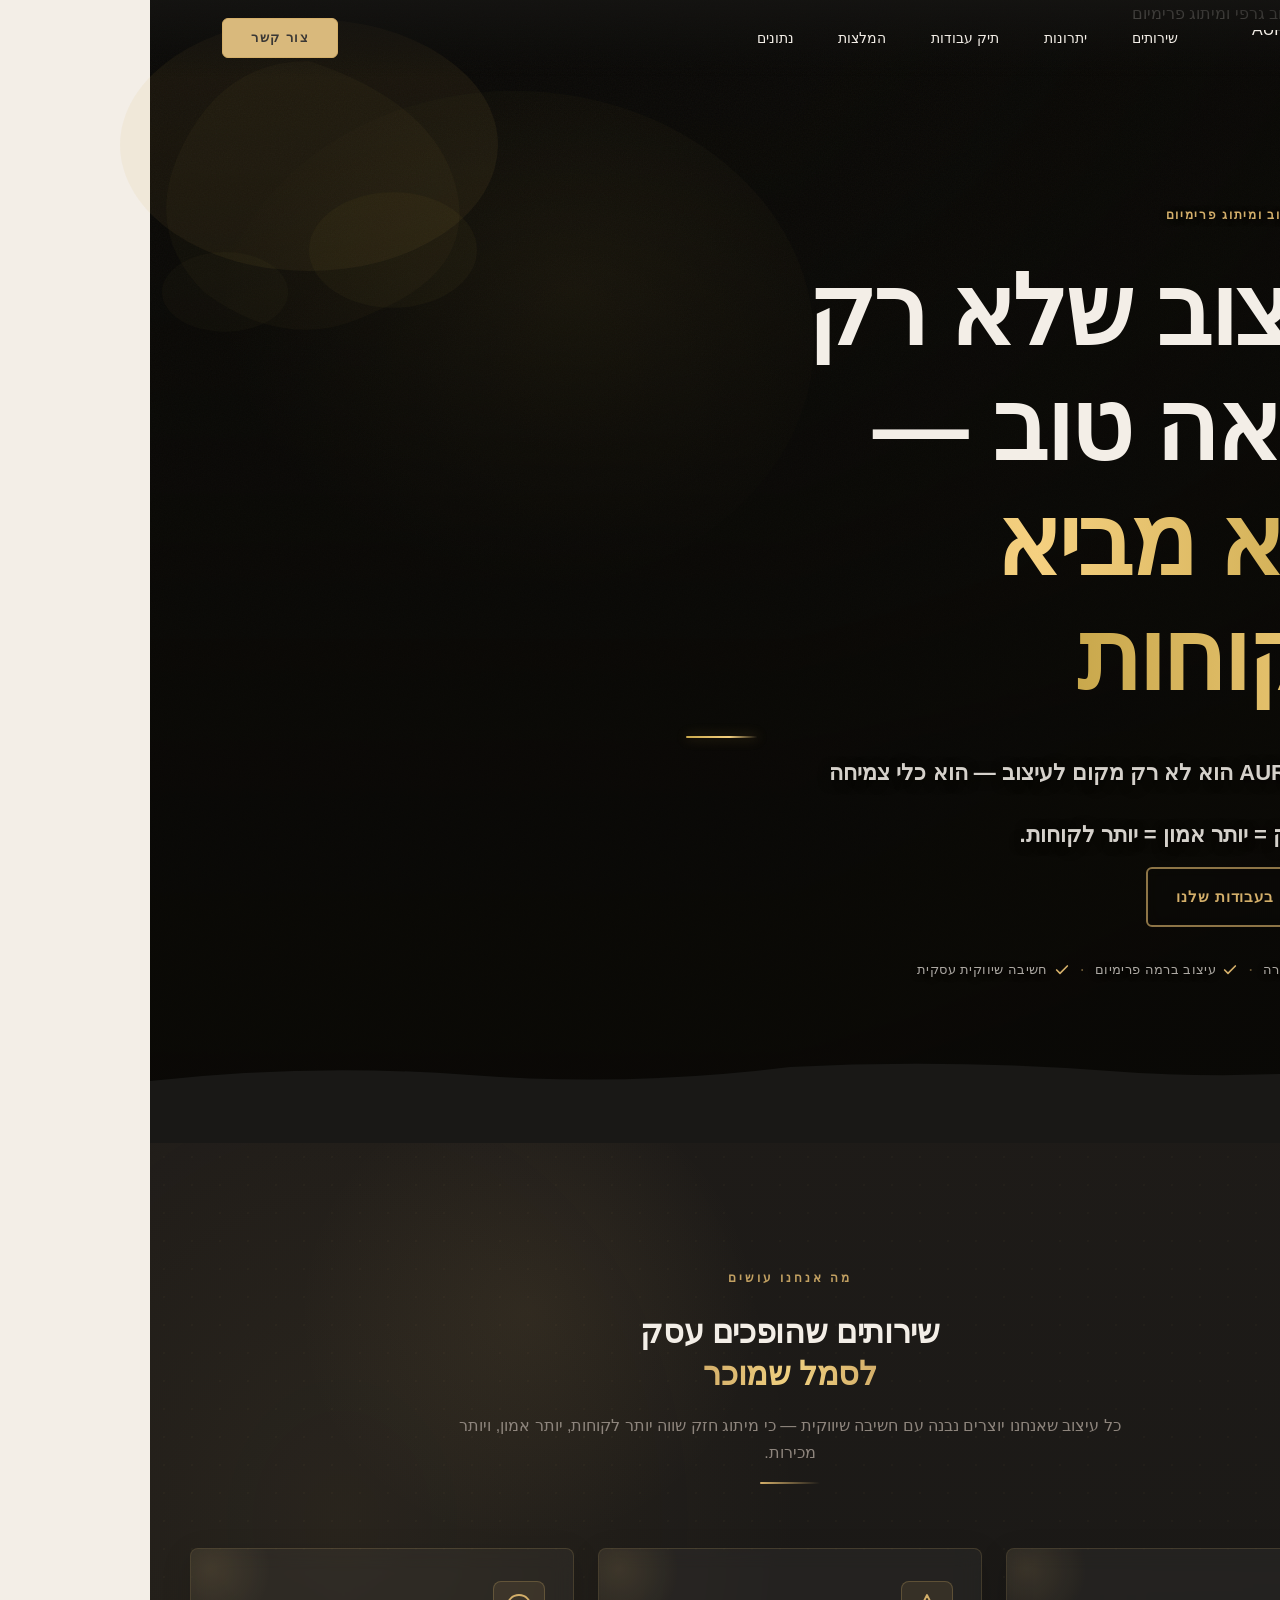
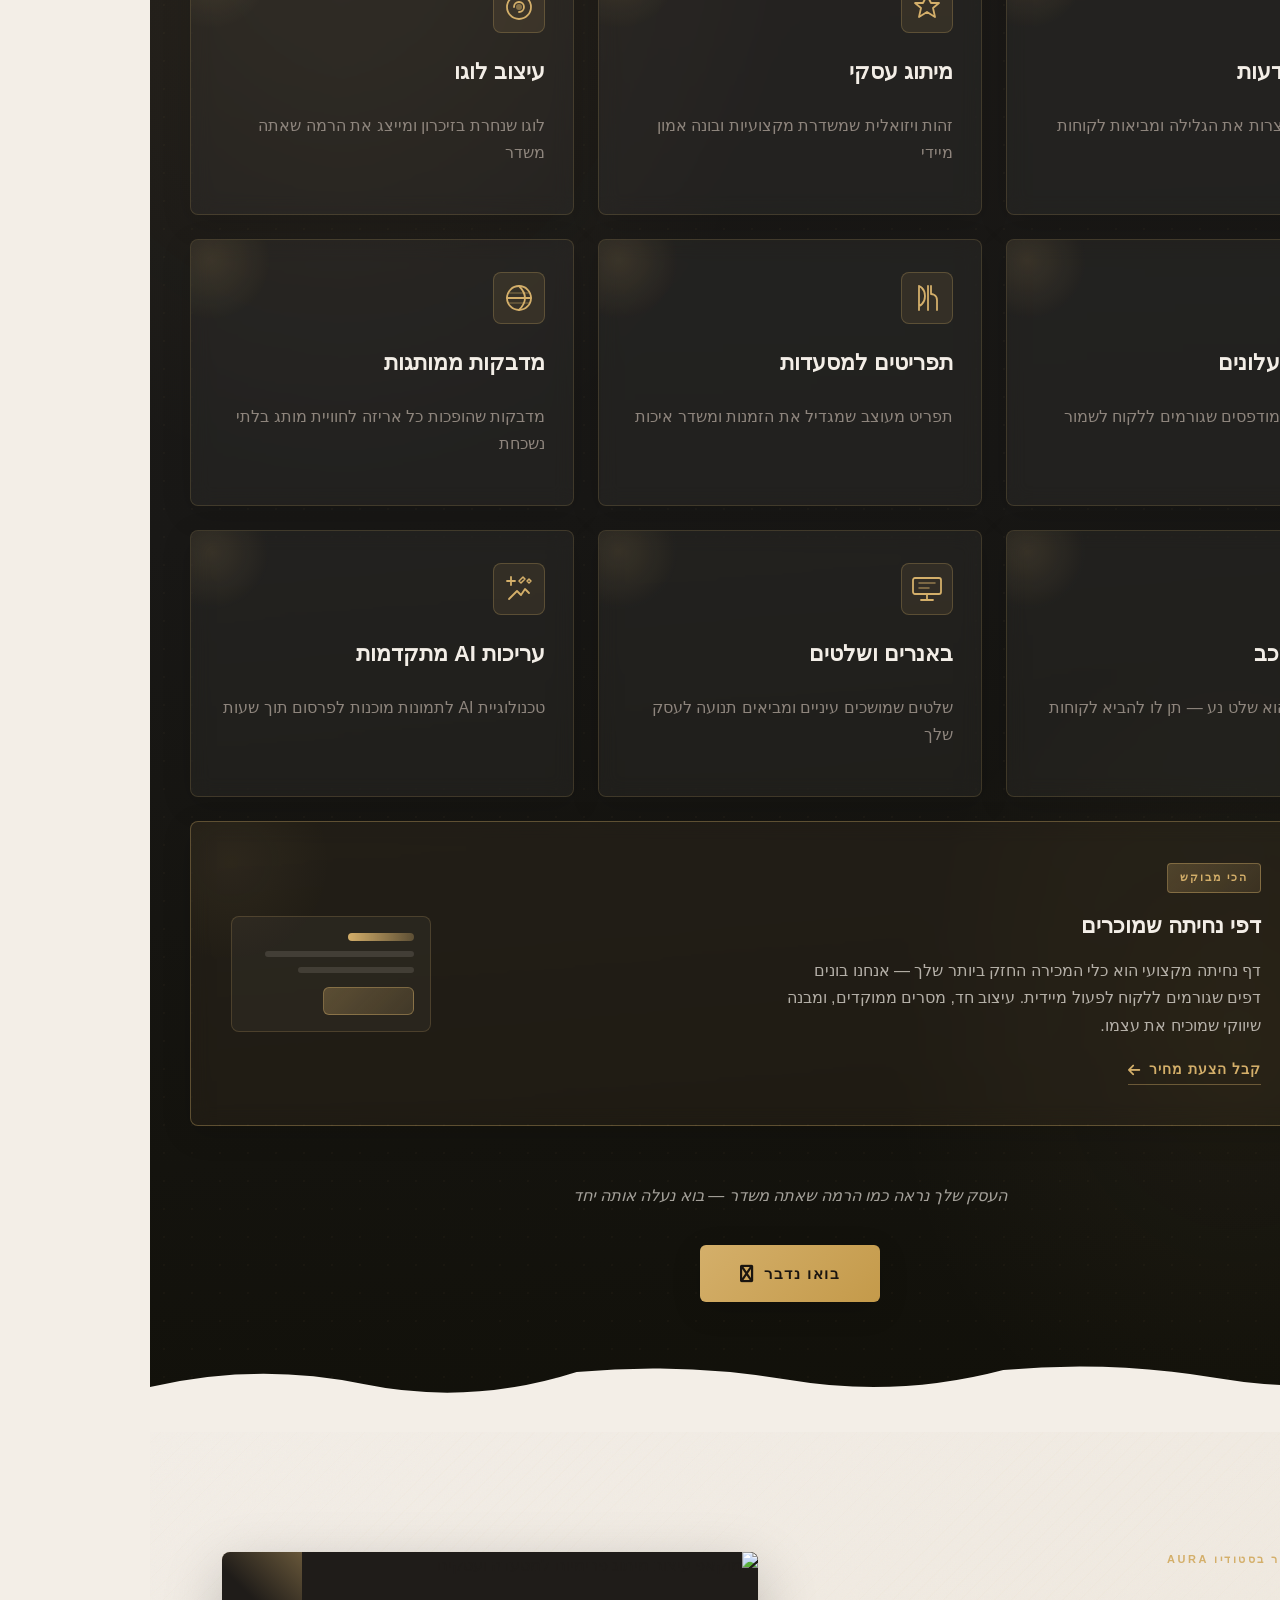
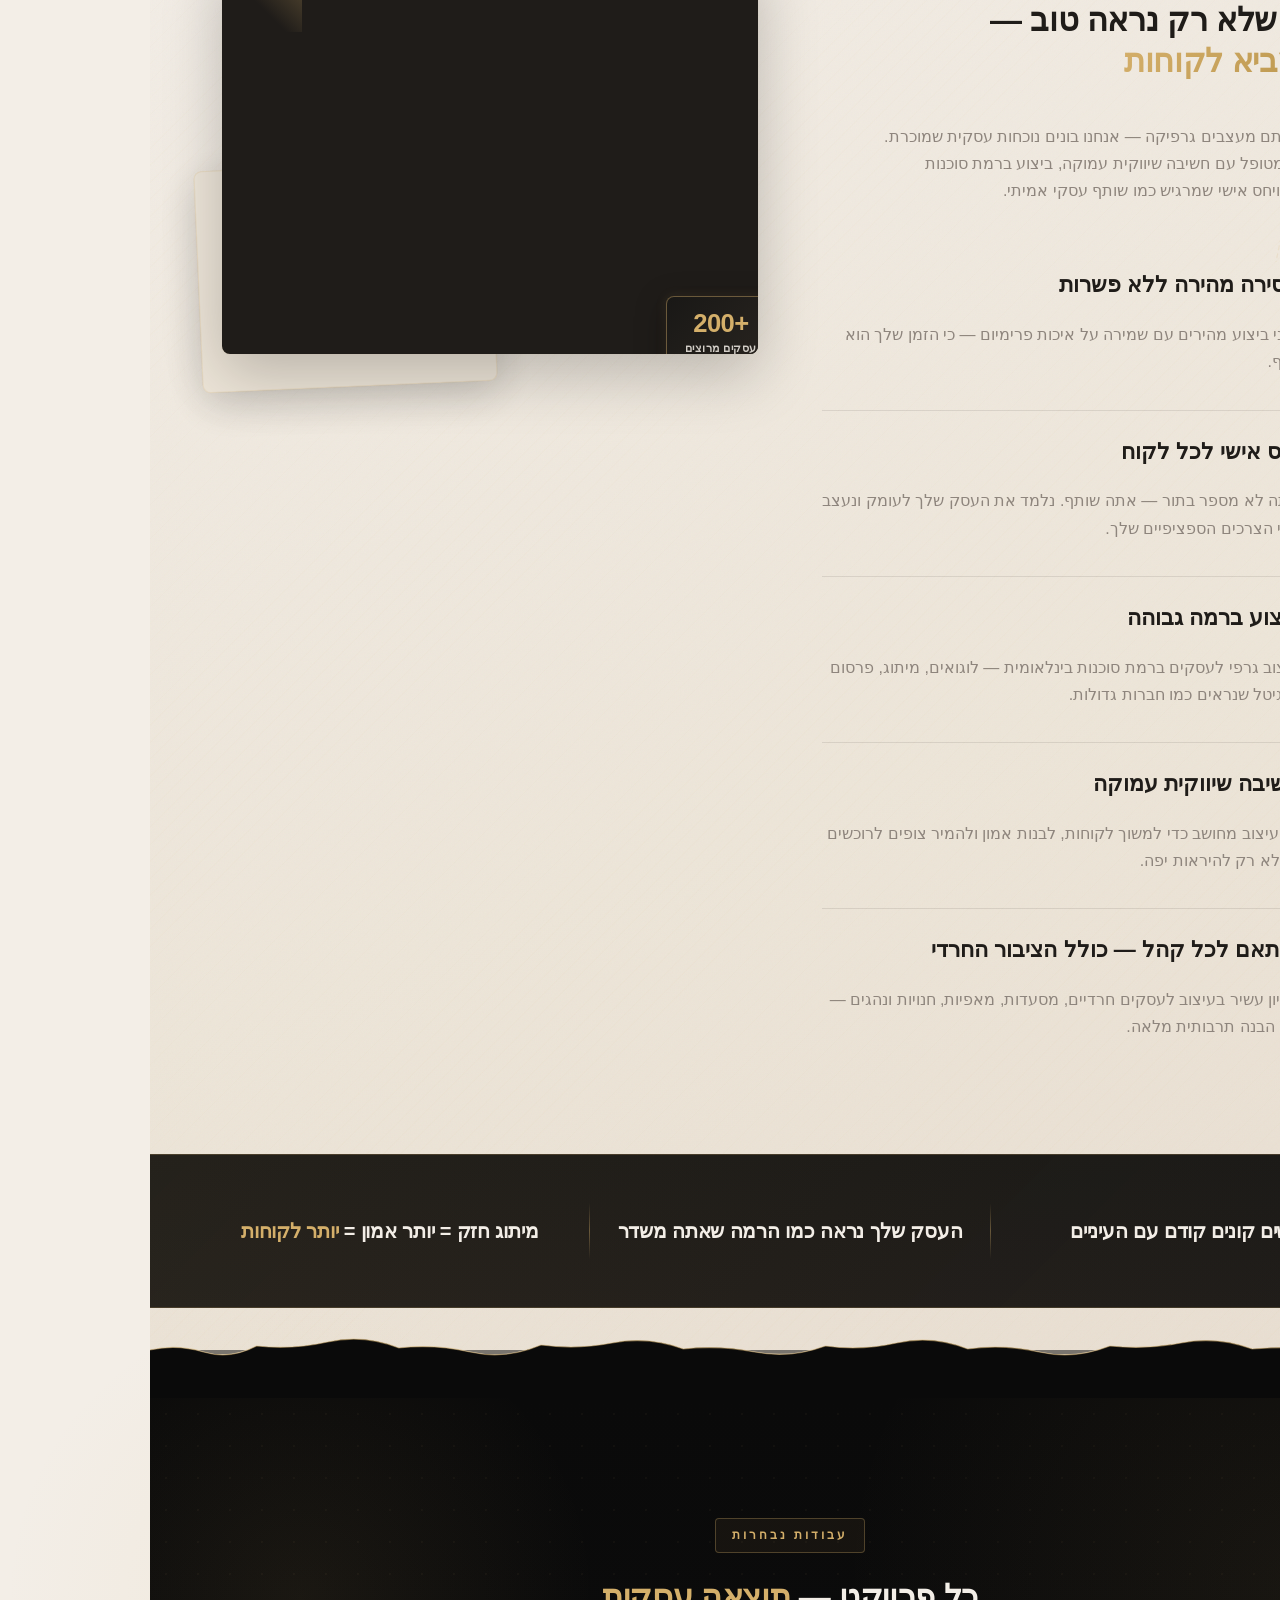
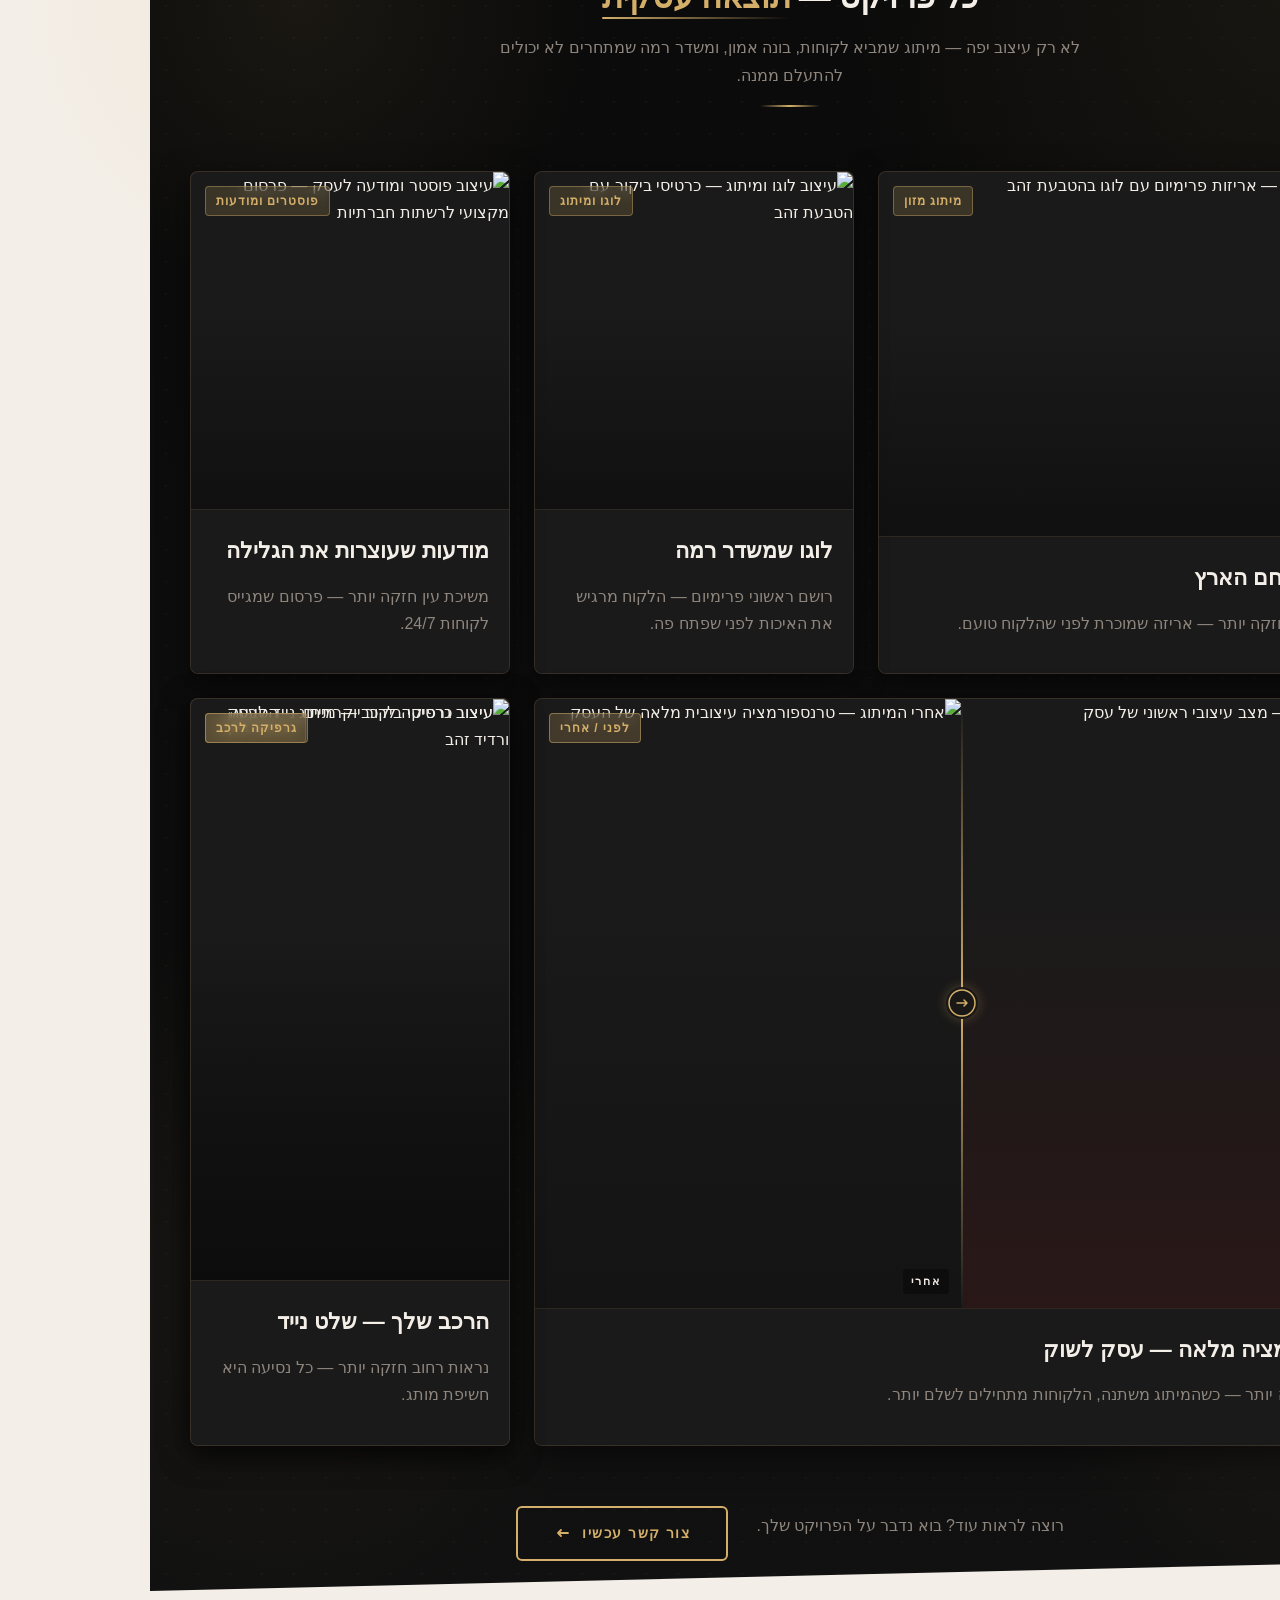
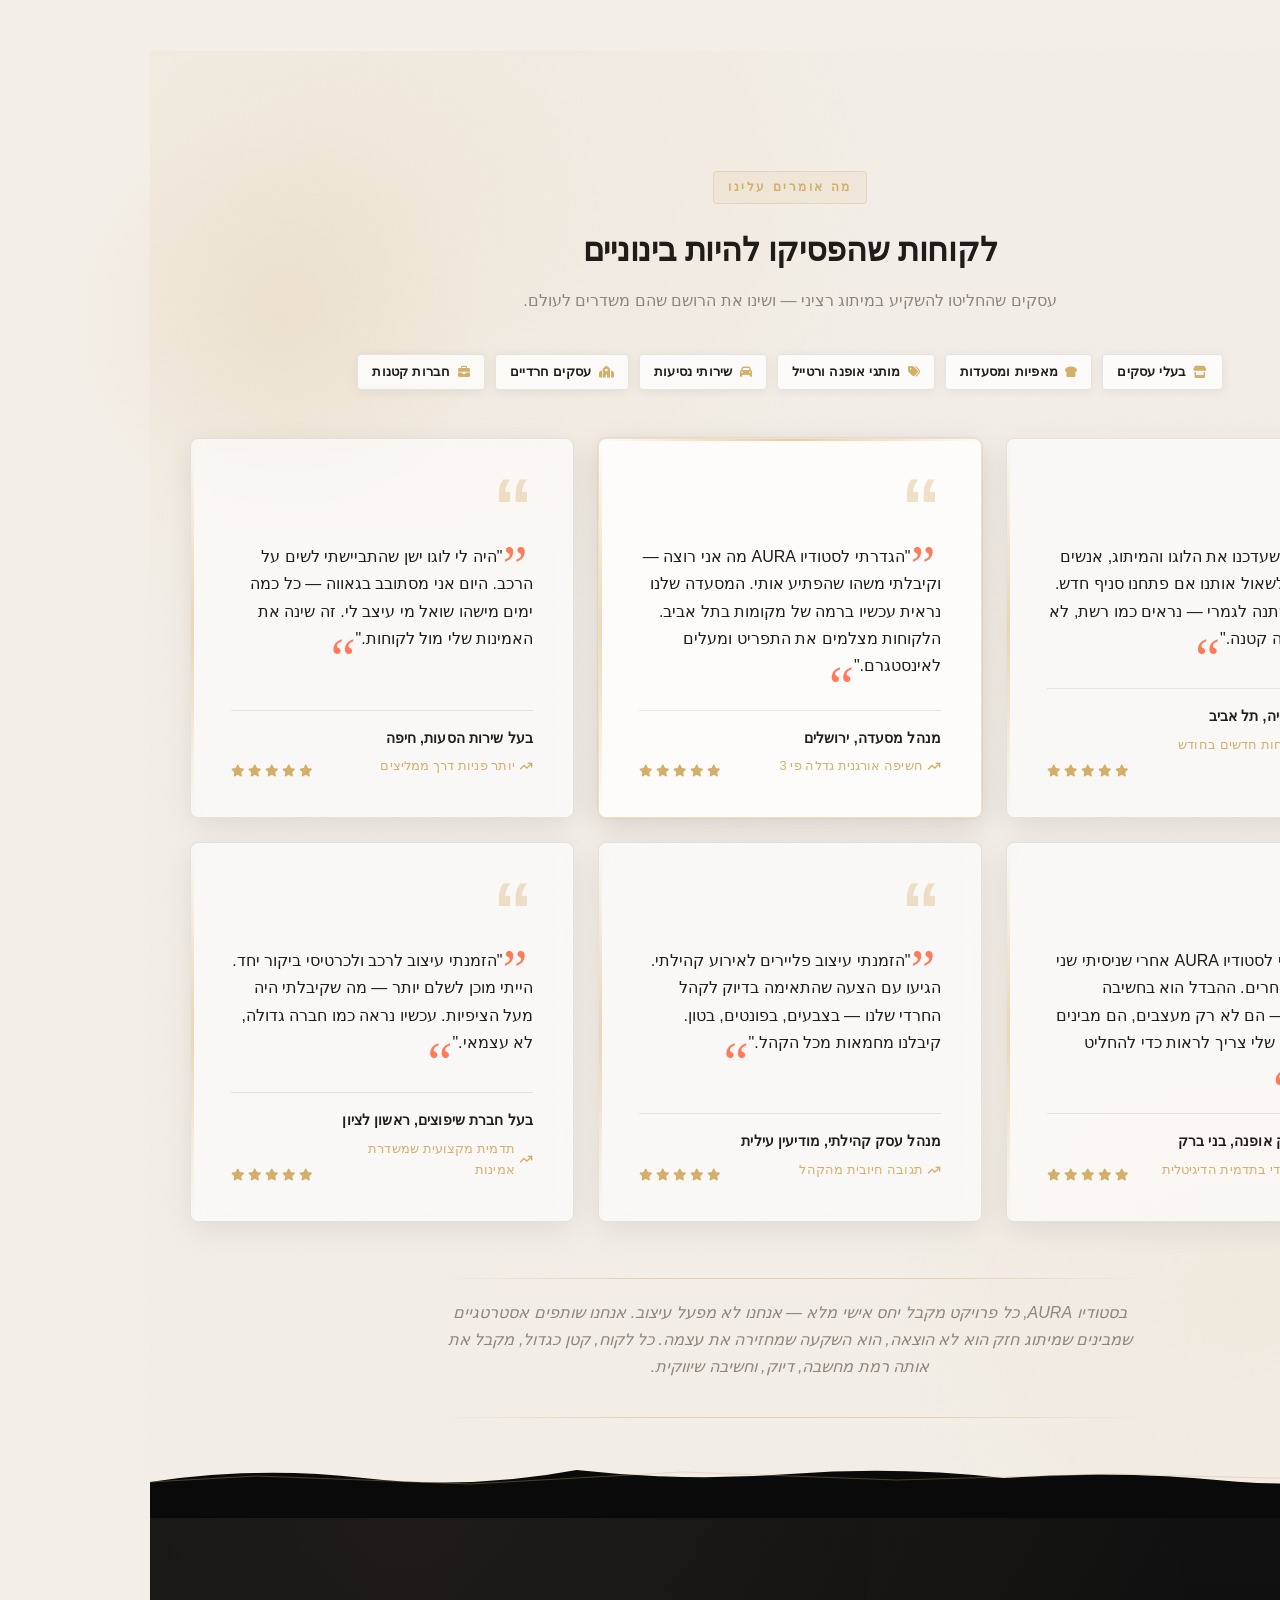
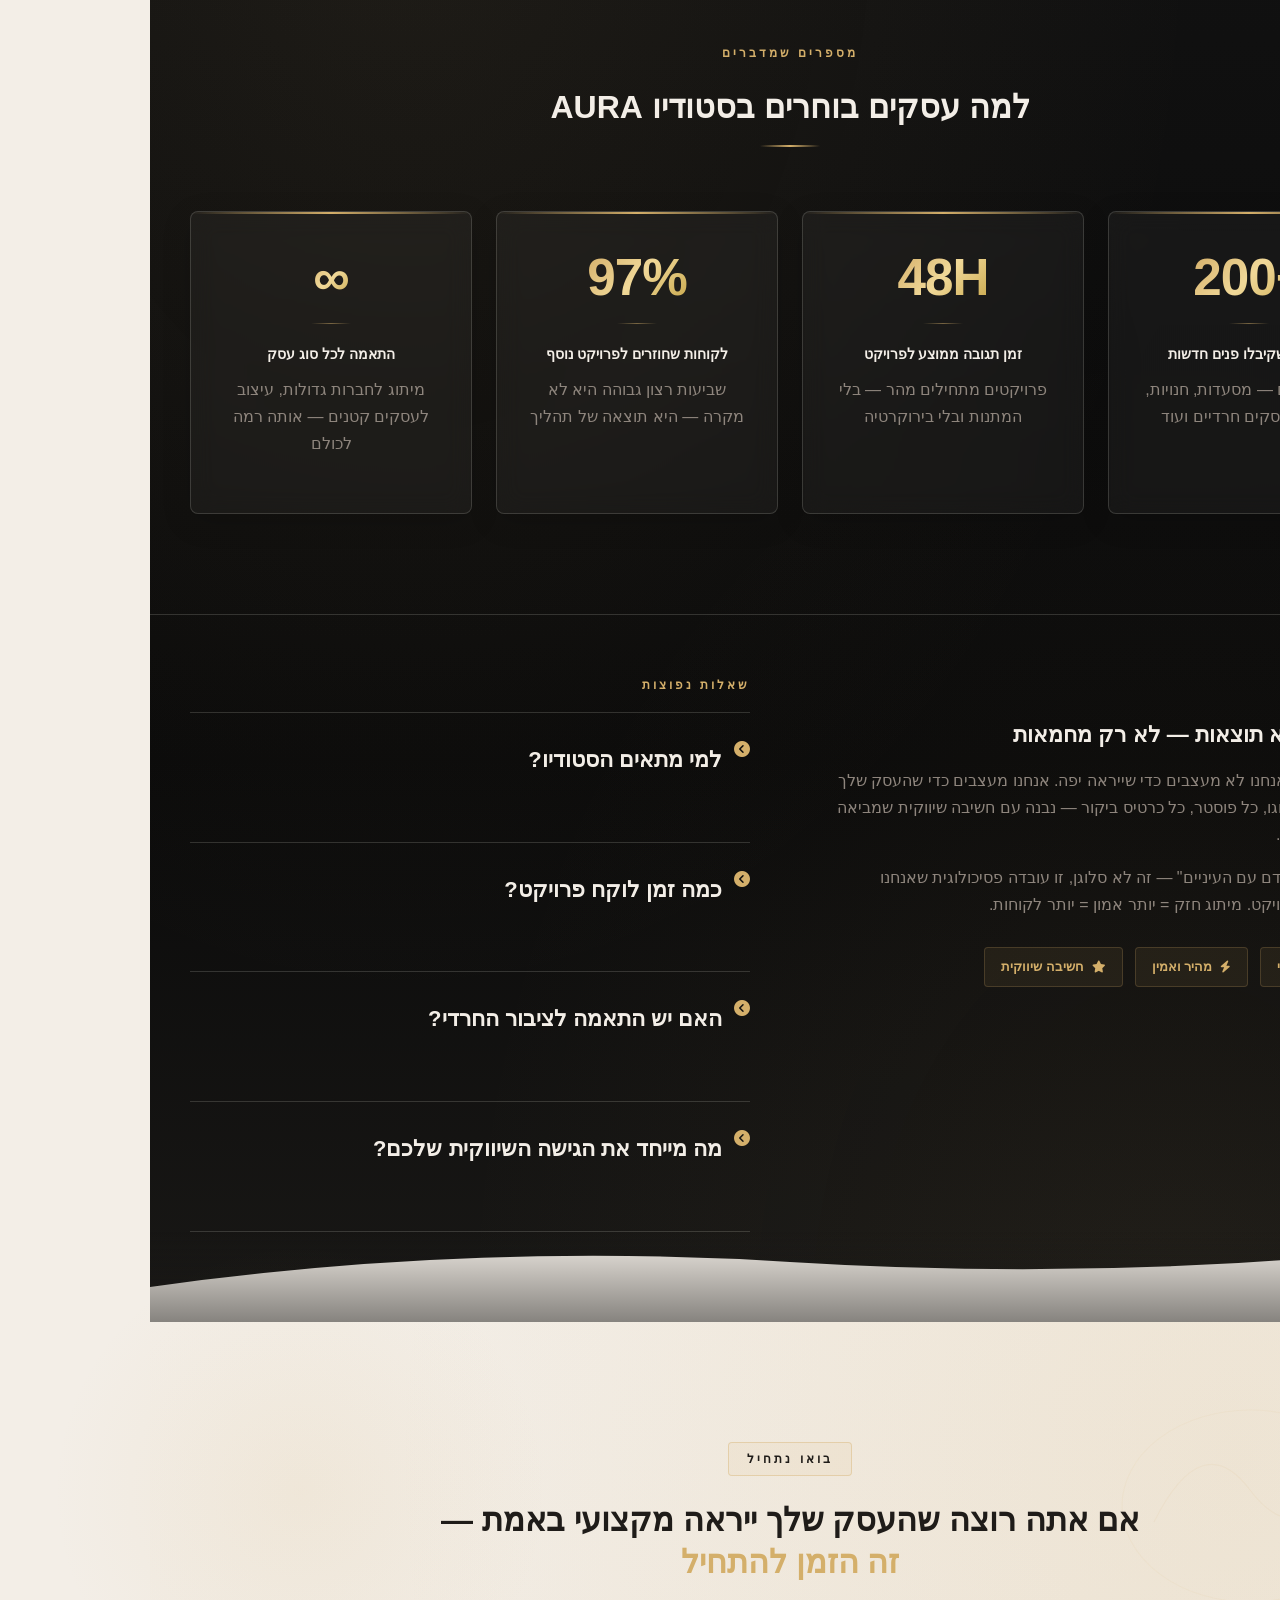
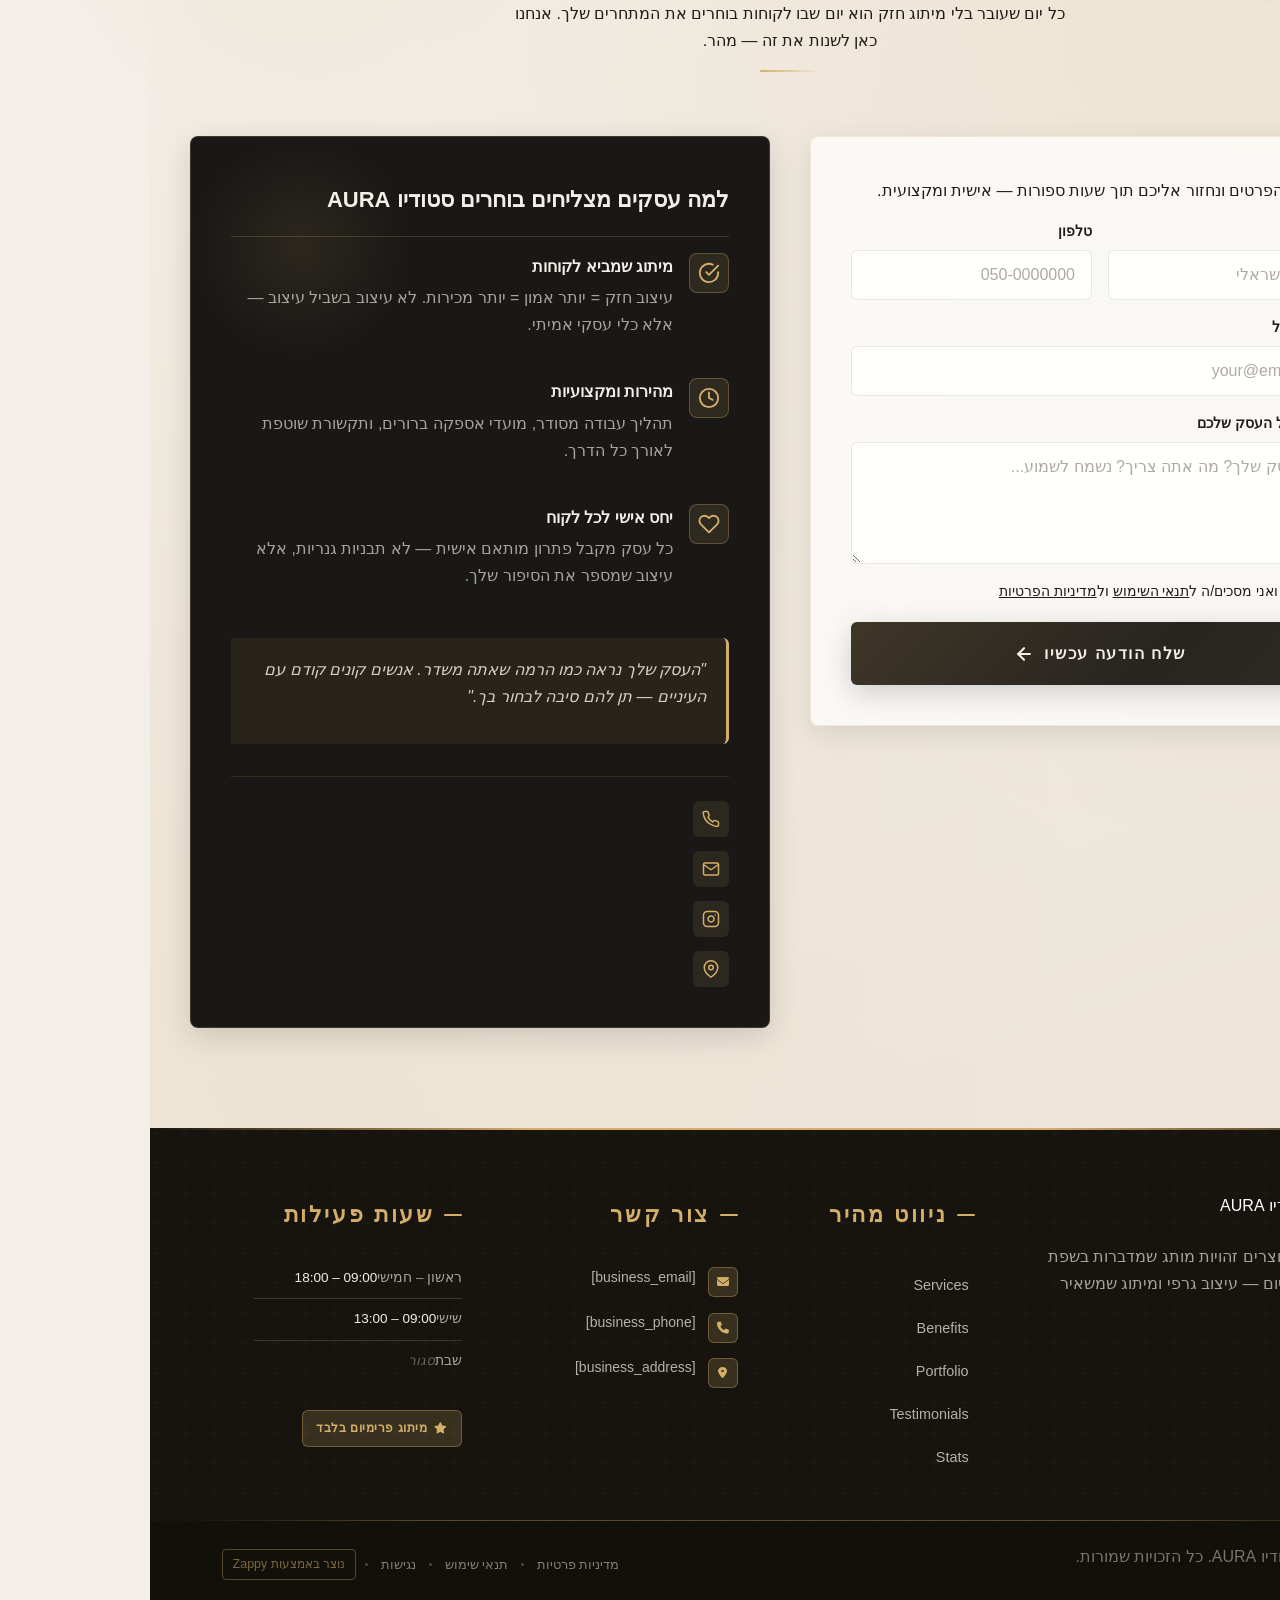
==== public/index.html @ 4340a0ef "Initial website commit" ====
<!doctype html><html dir="rtl" lang="he"><head><meta charset="UTF-8"><meta content="width=device-width,initial-scale=1" name="viewport"><meta content="index, follow" name="robots"><title>logo graphic designer near me — סטודיו AURA</title><meta content="A premium graphic design and branding studio targeting Israeli business owners across diverse sectors including religious (Haredi) communities, restaurants, bak" name="description"><meta content="logo graphic designer near me, graphic designer for clothing brand, graphic design for business logo, graphic design company logo" name="keywords"><link href="/assets/favicon.ico" rel="icon" type="image/x-icon"><link href="/assets/favicon-16x16.png" rel="icon" type="image/png" sizes="16x16"><link href="/assets/favicon-32x32.png" rel="icon" type="image/png" sizes="32x32"><link href="/assets/favicon-48x48.png" rel="icon" type="image/png" sizes="48x48"><link href="/assets/favicon-192x192.png" rel="icon" type="image/png" sizes="192x192"><link href="/assets/favicon-512x512.png" rel="icon" type="image/png" sizes="512x512"><link href="/assets/apple-touch-icon.png" rel="apple-touch-icon"><script>!function(){"use strict";var t="639f58d6-2d28-4ad7-b7d4-01d0e7338a6c",e="https://api.zappy5.com/api/analytics/track",a=18e5,n=2592e6,o=!0,i=!0,r=!0;var s=function(){var e="zappy_visitor_"+t,a=null;try{if(a=localStorage.getItem(e)){var o=JSON.parse(a),i=Date.now();if(i-o.created<n)return o.lastSeen=i,localStorage.setItem(e,JSON.stringify(o)),o.id}}catch(t){console.warn("Zappy Analytics: LocalStorage not available")}var r="zv_"+Date.now()+"_"+Math.random().toString(36).substr(2,9);try{localStorage.setItem(e,JSON.stringify({id:r,created:Date.now(),lastSeen:Date.now()}))}catch(t){}return r}(),c=function(){var e="zappy_session_"+t,n=null;try{if(n=sessionStorage.getItem(e)){var o=JSON.parse(n),i=Date.now();if(i-o.timestamp<a)return o.timestamp=i,sessionStorage.setItem(e,JSON.stringify(o)),o.id}}catch(t){console.warn("Zappy Analytics: SessionStorage not available")}var r="zs_"+Date.now()+"_"+Math.random().toString(36).substr(2,9);try{sessionStorage.setItem(e,JSON.stringify({id:r,timestamp:Date.now()}))}catch(t){}return r}();function l(a,n){n=n||{};var o={website_id:t,event_type:a,page_path:window.location.pathname,referrer:document.referrer||"direct",visitor_id:s,session_id:c,metadata:n};if(navigator.sendBeacon){var i=new Blob([JSON.stringify(o)],{type:"application/json"});navigator.sendBeacon(e,i)}else fetch(e,{method:"POST",headers:{"Content-Type":"application/json"},body:JSON.stringify(o),keepalive:!0}).catch(function(t){console.warn("Zappy Analytics: Failed to track event",t)})}o&&l("pageview",{title:document.title,url:window.location.href}),i&&document.addEventListener("click",function(t){var e=t.target;if("BUTTON"===e.tagName||e.closest("button")){var a="BUTTON"===e.tagName?e:e.closest("button");l("click",{element:"button",text:a.textContent.trim().substring(0,100),id:a.id||null,class:a.className||null})}else if("A"===e.tagName||e.closest("a")){var n="A"===e.tagName?e:e.closest("a");l("navigation",{element:"link",text:n.textContent.trim().substring(0,100),href:n.href,external:n.hostname!==window.location.hostname})}},!0),r&&document.addEventListener("submit",function(t){var e=t.target;l("form_submit",{form_id:e.id||null,form_name:e.name||null,form_action:e.action||null,form_method:e.method||"GET"})},!0);var d=Date.now();window.addEventListener("beforeunload",function(){l("page_unload",{time_on_page:Math.floor((Date.now()-d)/1e3),page_path:window.location.pathname})}),window.zappyAnalytics={track:l,getVisitorId:function(){return s},getSessionId:function(){return c}}}()</script><meta content="logo graphic designer near me — סטודיו AURA" property="og:title"><meta content="A premium graphic design and branding studio targeting Israeli business owners across diverse sectors including religious (Haredi) communities, restaurants, bak" property="og:description"><meta content="summary_large_image" name="twitter:card"><meta content="logo graphic designer near me — סטודיו AURA" name="twitter:title"><meta content="A premium graphic design and branding studio targeting Israeli business owners across diverse sectors including religious (Haredi) communities, restaurants, bak" name="twitter:description"><meta content="website" property="og:type"><meta content="he_IL" property="og:locale"><link href="https://cdnjs.cloudflare.com/ajax/libs/font-awesome/6.4.0/css/all.min.css" rel="stylesheet"><style>.skip-link{position:absolute;top:0;left:0;transform:translateY(-200%);padding:12px 18px;background:var(--bg-dark,#1a1a1a);color:var(--text-light,#fff);font-weight:600;border-radius:0 0 8px 0;z-index:10000}.skip-link:focus{transform:none;outline:2px solid var(--ring,#fff);outline-offset:2px}:focus-visible{outline:2px solid var(--ring,currentColor);outline-offset:3px}</style><link href="/assets/favicon.ico" rel="icon" type="image/x-icon"><link href="/assets/favicon-16x16.png" rel="icon" type="image/png" sizes="16x16"><link href="/assets/favicon-32x32.png" rel="icon" type="image/png" sizes="32x32"><link href="/assets/favicon-48x48.png" rel="icon" type="image/png" sizes="48x48"><link href="/assets/favicon-192x192.png" rel="icon" type="image/png" sizes="192x192"><link href="/assets/favicon-512x512.png" rel="icon" type="image/png" sizes="512x512"><link href="/assets/apple-touch-icon.png" rel="apple-touch-icon"><link href="https://cdn.jsdelivr.net/npm/vanilla-cookieconsent@3/dist/cookieconsent.css" rel="stylesheet"><script src="https://cdn.jsdelivr.net/npm/vanilla-cookieconsent@3/dist/cookieconsent.umd.js"></script><script src="https://cdn.jsdelivr.net/gh/mickidum/acc_toolbar/acctoolbar/acctoolbar.min.js"></script><link href="/styles.css" rel="stylesheet"><style id="zappy-dropdown-submenu-styles">#navMenu li:has(.sub-menu),.nav-menu li:has(.sub-menu),.navbar li:has(.sub-menu),nav li:has(.sub-menu){position:relative}#navMenu .sub-menu,.nav-menu .sub-menu,.navbar .sub-menu,nav .sub-menu{display:block!important;position:absolute!important;top:100%;left:0;min-width:220px;background:#fff;border-radius:8px;box-shadow:0 8px 25px rgba(0,0,0,.15);padding:8px 0;opacity:0;visibility:hidden;transform:translateY(10px);transition:all .3s ease;z-index:1000;list-style:none;pointer-events:none}#navMenu li:hover>.sub-menu,.nav-menu li:hover>.sub-menu,.navbar li:hover>.sub-menu,nav li:hover>.sub-menu{opacity:1!important;visibility:visible!important;transform:translateY(0)!important;pointer-events:auto!important}.sub-menu li{list-style:none;margin:0;padding:0}.sub-menu a{display:block!important;padding:10px 16px!important;color:var(--text-dark,#333)!important;font-weight:500;text-decoration:none;white-space:nowrap;transition:background-color .2s}.sub-menu .zappy-nav-child>a{padding-left:28px!important;font-size:.9em!important;opacity:.85!important}[dir=rtl] .sub-menu .zappy-nav-child>a,html[lang=ar] .sub-menu .zappy-nav-child>a,html[lang=he] .sub-menu .zappy-nav-child>a{padding-left:10px!important;padding-right:28px!important}.sub-menu .zappy-nav-parent>a{font-weight:600!important}.sub-menu a:hover{background-color:#f5f5f5}[dir=rtl] .nav-menu .sub-menu,[dir=rtl] .navbar .sub-menu,[dir=rtl] nav .sub-menu,html[lang=ar] .nav-menu .sub-menu,html[lang=ar] .navbar .sub-menu,html[lang=ar] nav .sub-menu,html[lang=he] .nav-menu .sub-menu,html[lang=he] .navbar .sub-menu,html[lang=he] nav .sub-menu{left:auto!important;right:0!important}.sub-menu:empty,.sub-menu:not(:has(li)):not(:has(> a)),.sub-menu:not(:has(li:not(.zappy-hidden-menu-item))):not(:has(> a)){display:none!important;opacity:0!important;visibility:hidden!important;pointer-events:none!important}li:has(.menu-group-title):hover>.sub-menu{opacity:1!important;visibility:visible!important;transform:translateY(0)!important;pointer-events:auto!important}#navMenu>li>.menu-group-title,.nav-menu>li>.menu-group-title{display:inline-block;padding:.5rem 1rem;cursor:default;user-select:none}@media (max-width:768px){#navMenu .sub-menu,.nav-menu .sub-menu,.navbar .sub-menu,nav .sub-menu{position:static!important;transform:none!important;box-shadow:none!important;background:0 0!important;max-height:0;overflow:hidden;opacity:0;visibility:hidden;transition:max-height .3s ease,opacity .3s ease;padding:0!important;border-radius:0!important}#navMenu .sub-menu.mobile-expanded,.nav-menu .sub-menu.mobile-expanded,.navbar .sub-menu.mobile-expanded{max-height:none!important;overflow-y:visible!important;opacity:1!important;visibility:visible!important;padding:8px 0 8px 16px!important}[dir=rtl] .sub-menu.mobile-expanded,html[lang=he] .sub-menu.mobile-expanded{padding:8px 16px 8px 0!important}#navMenu li:hover>.sub-menu,.nav-menu li:hover>.sub-menu,.navbar li:hover>.sub-menu,nav li:hover>.sub-menu{opacity:0;visibility:hidden;pointer-events:none}#navMenu li>.sub-menu.mobile-expanded,.nav-menu li>.sub-menu.mobile-expanded,.navbar li>.sub-menu.mobile-expanded,nav li>.sub-menu.mobile-expanded{opacity:1!important;visibility:visible!important;pointer-events:auto!important}#navMenu li:has(.sub-menu),.nav-menu li:has(.sub-menu),.navbar li:has(.sub-menu),nav li:has(.sub-menu){display:flex!important;flex-wrap:wrap!important;align-items:center!important;position:relative!important;min-height:44px!important}#navMenu li:has(.sub-menu)>a,.nav-menu li:has(.sub-menu)>a,.navbar li:has(.sub-menu)>a,nav li:has(.sub-menu)>a{flex:1!important;min-width:0!important}#navMenu li:has(.sub-menu)>.menu-group-title,.nav-menu li:has(.sub-menu)>.menu-group-title,.navbar li:has(.sub-menu)>.menu-group-title,nav li:has(.sub-menu)>.menu-group-title{flex:1!important;min-width:0!important;padding:0!important;line-height:inherit!important}#navMenu li:has(.sub-menu)>.sub-menu,.nav-menu li:has(.sub-menu)>.sub-menu,.navbar li:has(.sub-menu)>.sub-menu,nav li:has(.sub-menu)>.sub-menu{flex-basis:100%!important;width:100%!important}#navMenu li:has(.sub-menu)>a [class*=arrow],#navMenu li:has(.sub-menu)>a [class*=chevron],.nav-menu li:has(.sub-menu)>a .fa-angle-down,.nav-menu li:has(.sub-menu)>a .fa-chevron-down,.nav-menu li:has(.sub-menu)>a [class*=arrow],.nav-menu li:has(.sub-menu)>a [class*=chevron],nav li:has(.sub-menu)>a [class*=arrow],nav li:has(.sub-menu)>a [class*=chevron]{display:none!important;visibility:hidden!important}.mobile-submenu-toggle{display:flex!important;align-items:center!important;justify-content:center!important;width:44px!important;height:auto!important;background:0 0!important;border:none!important;cursor:pointer!important;color:var(--text-light)!important;position:static!important;flex-shrink:0!important;align-self:stretch!important;z-index:2!important;padding:0!important;margin:0!important}.mobile-submenu-toggle::after{content:''!important;width:0!important;height:0!important;border-left:6px solid transparent!important;border-right:6px solid transparent!important;border-top:7px solid currentColor!important;transition:transform .3s ease!important}.mobile-submenu-toggle.expanded::after{transform:rotate(180deg)!important}.sub-menu a{padding:10px 0!important;display:block!important;color:var(--text-light)!important;white-space:normal!important}.sub-menu .zappy-nav-child>a{padding-left:28px!important;font-size:.9em!important;opacity:.85!important}[dir=rtl] .sub-menu .zappy-nav-child>a,html[lang=ar] .sub-menu .zappy-nav-child>a,html[lang=he] .sub-menu .zappy-nav-child>a{padding-left:0!important;padding-right:28px!important}.sub-menu .zappy-nav-parent>a{font-weight:600!important}#navMenu.active,.nav-menu.active{max-width:100vw!important;overflow-x:hidden!important;box-sizing:border-box!important}.navbar .sub-menu li a,.zappy-products-dropdown .sub-menu a,nav.navbar .sub-menu li a{color:var(--text-light)!important}}@media (min-width:769px){.mobile-submenu-toggle{display:none!important}}</style><style id="zappy-widget-visibility">html[dir=rtl] .whatsapp-float{right:20px!important;left:auto!important}html:not([dir]) .whatsapp-float,html[dir=ltr] .whatsapp-float{left:20px!important;right:auto!important}html[dir=rtl] #mic-access-tool-general-button,html[dir=rtl] #mic-init-access-tool #mic-access-tool-general-button,html[dir=rtl] #mic-init-access-tool .mic-access-tool-general-button,html[dir=rtl] ._access-icon,html[dir=rtl] .mic-access-tool-general-button{left:20px!important;right:auto!important}html:not([dir]) #mic-access-tool-general-button,html:not([dir]) #mic-init-access-tool #mic-access-tool-general-button,html:not([dir]) #mic-init-access-tool .mic-access-tool-general-button,html:not([dir]) ._access-icon,html:not([dir]) .mic-access-tool-general-button,html[dir=ltr] #mic-access-tool-general-button,html[dir=ltr] #mic-init-access-tool #mic-access-tool-general-button,html[dir=ltr] #mic-init-access-tool .mic-access-tool-general-button,html[dir=ltr] ._access-icon,html[dir=ltr] .mic-access-tool-general-button{right:20px!important;left:auto!important}@media (max-width:768px){.whatsapp-float{display:flex!important}}@media (min-width:769px){.whatsapp-float{display:flex!important}}@media (max-width:768px){#mic-access-tool-general-button,#mic-init-access-tool #mic-access-tool-general-button,#mic-init-access-tool .mic-access-tool-general-button,._access-icon,.mic-access-tool-general-button{display:flex!important;visibility:visible!important;opacity:1!important;pointer-events:auto!important}#mic-access-tool-box.opened-mic-access-tool,#mic-init-access-tool #mic-access-tool-box.opened-mic-access-tool,.mic-access-tool-box.opened-mic-access-tool{visibility:visible!important;opacity:1!important;pointer-events:auto!important}}@media (min-width:769px){#mic-access-tool-general-button,#mic-init-access-tool #mic-access-tool-general-button,#mic-init-access-tool .mic-access-tool-general-button,._access-icon,.mic-access-tool-general-button{display:flex!important;visibility:visible!important;opacity:1!important;pointer-events:auto!important}#mic-access-tool-box.opened-mic-access-tool,#mic-init-access-tool #mic-access-tool-box.opened-mic-access-tool,.mic-access-tool-box.opened-mic-access-tool{visibility:visible!important;opacity:1!important;pointer-events:auto!important}}</style></head><body><a href="#main" class="skip-link">דלג לתוכן הראשי</a><nav class="navbar" dir="rtl"><button class="mobile-toggle" aria-label="Menu" id="mobileToggle"><svg viewBox="0 0 24 24" fill="none" height="24" width="24" class="hamburger-icon"><path d="M3 12h18M3 6h18M3 18h18" stroke="currentColor" stroke-width="2" stroke-linecap="round"></path></svg> <svg viewBox="0 0 24 24" fill="none" height="24" width="24" class="close-icon" style="display:none"><path d="M18 6L6 18M6 6l12 12" stroke="currentColor" stroke-width="2" stroke-linecap="round"></path></svg></button> <button class="phone-header-btn" aria-label="Call" data-phone="[business_phone]"><svg viewBox="0 0 24 24" fill="currentColor" height="20" width="20"><path d="M22 16.92v3a2 2 0 0 1-2.18 2 19.79 19.79 0 0 1-8.63-3.07 19.5 19.5 0 0 1-6-6 19.79 19.79 0 0 1-3.07-8.67A2 2 0 0 1 4.11 2h3a2 2 0 0 1 2 1.72 12.84 12.84 0 0 0 .7 2.81 2 2 0 0 1-.45 2.11L8.09 9.91a16 16 0 0 0 6 6l1.27-1.27a2 2 0 0 1 2.11-.45 12.84 12.84 0 0 0 2.81.7A2 2 0 0 1 22 16.92z"></path></svg></button><div class="nav-container"><div class="nav-right-group"><div class="nav-brand"><a href="/" class="logo-link"><img alt="סטודיו AURA" src="/assets/site-----image-1.webp" class="logo"></a></div><ul class="nav-menu" id="navMenu"><li><a href="#services">שירותים</a></li><li><a href="#benefits">יתרונות</a></li><li><a href="#portfolio">תיק עבודות</a></li><li><a href="#testimonials">המלצות</a></li><li><a href="#stats">נתונים</a></li></ul></div><div class="nav-cta-container"><a href="#contact" class="nav-cta-btn">צור קשר</a></div></div></nav><script>window.addEventListener("load",function(){const e=document.querySelector(".navbar, nav, header");if(!e)return void console.log("[Navbar] Navbar element not found");let t=document.getElementById("mobileToggle")||document.querySelector(".mobile-toggle")||document.querySelector(".hamburger")||document.querySelector(".hamburger-menu")||document.querySelector(".menu-toggle")||document.querySelector(".burger-menu")||document.querySelector('[aria-label="Menu"]')||document.querySelector('[aria-label="תפריט"]');const n=document.querySelector(".phone-header-btn"),o=window.getComputedStyle(e);let r=o.backgroundColor;if(console.log("[Navbar] Initial navbar background:",r),"transparent"===r||"rgba(0, 0, 0, 0)"===r||r.startsWith("rgba")&&r.includes(", 0)")){const e=o.backgroundImage;if(e&&"none"!==e)console.log("[Navbar] Navbar has background image/gradient, using dark text"),r="rgb(240, 240, 240)";else{const e=window.getComputedStyle(document.body).backgroundColor;console.log("[Navbar] Navbar transparent, using body background:",e),r=e}}const a=r.match(/\d+/g);if(a&&a.length>=3){const e=(.299*parseInt(a[0])+.587*parseInt(a[1])+.114*parseInt(a[2]))/255;console.log("[Navbar] Mobile button colors preserved from Claude CSS (luminance:",e.toFixed(2)+")");const o=document.createElement("style");o.id="zappy-mobile-nav-fix";document.documentElement.lang;document.documentElement.dir,o.textContent='\n        /* Hide mobile buttons on desktop, show only on mobile */\n        @media (min-width: 769px) {\n          .mobile-toggle,\n          .phone-header-btn {\n            display: none !important;\n          }\n        }\n        \n        /* Show and position mobile buttons correctly on mobile */\n        @media (max-width: 768px) {\n          .navbar,\n          nav.navbar {\n            min-height: 70px !important;\n          }\n\n          .mobile-toggle,\n          .phone-header-btn {\n            position: absolute !important;\n            top: 0 !important;\n            bottom: 0 !important;\n            margin-top: auto !important;\n            margin-bottom: auto !important;\n            transform: none !important;\n            z-index: 1001 !important;\n            display: flex !important;\n            align-items: center !important;\n            justify-content: center !important;\n            width: 36px !important;\n            height: 36px !important;\n            border-radius: 50% !important;\n            border: none !important;\n            cursor: pointer !important;\n            padding: 6px !important;\n            background: none !important;\n            color: var(--nav-text, var(--text-light)) !important;\n            touch-action: manipulation !important;\n            -webkit-tap-highlight-color: transparent !important;\n          }\n\n          html[data-zappy-site-type="ecommerce"] .phone-header-btn,\n          body[data-zappy-site-type="ecommerce"] .phone-header-btn,\n          html[data-zappy-site-type="ecommerce"] header .phone-header-btn,\n          html[data-zappy-site-type="ecommerce"] nav .phone-header-btn {\n            display: none !important;\n            visibility: hidden !important;\n            width: 0 !important;\n            height: 0 !important;\n            min-width: 0 !important;\n            overflow: hidden !important;\n          }\n          \n          /* LTR positioning (default): hamburger LEFT, phone RIGHT */\n          html:not([dir="rtl"]):not([lang="he"]):not([lang="ar"]) .mobile-toggle,\n          html[dir="ltr"] .mobile-toggle {\n            left: 12px !important;\n            right: auto !important;\n          }\n          html:not([dir="rtl"]):not([lang="he"]):not([lang="ar"]) .phone-header-btn,\n          html[dir="ltr"] .phone-header-btn {\n            right: 12px !important;\n            left: auto !important;\n          }\n          \n          /* RTL positioning: hamburger RIGHT, phone LEFT */\n          html[dir="rtl"] .mobile-toggle,\n          html[lang="he"] .mobile-toggle,\n          html[lang="ar"] .mobile-toggle {\n            right: 12px !important;\n            left: auto !important;\n          }\n          html[dir="rtl"] .phone-header-btn,\n          html[lang="he"] .phone-header-btn,\n          html[lang="ar"] .phone-header-btn {\n            left: 12px !important;\n            right: auto !important;\n          }\n          \n          /* CRITICAL: Ensure nav-container has min-height on mobile */\n          /* All children are positioned absolutely/fixed on mobile, so height:auto collapses to 0 */\n          .nav-container {\n            min-height: 70px !important;\n            position: relative !important;\n          }\n          \n          /* Ensure SVG icons are properly sized and inherit color */\n          .mobile-toggle svg,\n          .phone-header-btn svg {\n            width: 24px !important;\n            height: 24px !important;\n            /* Don\'t force display - let JavaScript control hamburger/close toggle */\n          }\n          \n          /* Reset nav-cta-container on mobile - remove desktop box-shadow/padding */\n          /* that creates a visible ghost box when CTA button is hidden */\n          .nav-cta-container {\n            box-shadow: none !important;\n            padding: 0 !important;\n          }\n          \n          /* Hide nav-cta-container entirely on mobile when there\'s no lang-switcher */\n          /* (only the CTA button is inside, and it\'s hidden on mobile) */\n          .nav-cta-container:not(:has(.lang-switcher)) {\n            display: none !important;\n          }\n          \n          /* CRITICAL: Prevent hero image fade gradient from bleeding over headline text */\n          /* The .image-fade-gradient has bottom: -30px (extends below parent) */\n          /* On mobile stacked layout, this overlaps the h1 text below the image */\n          .hero-image-column {\n            overflow: hidden !important;\n          }\n          .image-fade-gradient {\n            bottom: 0 !important;\n          }\n          \n          /* Hide desktop language switcher on mobile - hamburger menu handles it */\n          /* High specificity to override stored CSS */\n          .lang-switcher,\n          .nav-cta-container .lang-switcher,\n          .nav-container .lang-switcher,\n          .navbar .lang-switcher,\n          .navbar .nav-cta-container .lang-switcher {\n            display: none !important;\n          }\n        }\n      ';const r=document.getElementById("zappy-mobile-nav-fix");r&&r.remove(),document.head.appendChild(o),console.log("[Navbar] Critical CSS injected for mobile nav positioning");const i=window.innerWidth<=768;if(t){const e=t.querySelector(".hamburger-icon"),n=t.querySelector(".close-icon");e&&(e.style.setProperty("width","24px","important"),e.style.setProperty("height","24px","important"),e.style.setProperty("display","block","important")),n&&(n.style.setProperty("width","24px","important"),n.style.setProperty("height","24px","important"),n.style.setProperty("display","none","important")),i?(t.style.setProperty("position","absolute","important"),t.style.setProperty("top","0","important"),t.style.setProperty("bottom","0","important"),t.style.setProperty("margin-top","auto","important"),t.style.setProperty("margin-bottom","auto","important"),t.style.setProperty("transform","none","important"),t.style.setProperty("z-index","1001","important"),t.style.removeProperty("left"),t.style.removeProperty("right"),console.log("[Navbar] Mobile toggle positioning applied (mobile viewport)")):(t.style.removeProperty("position"),t.style.removeProperty("top"),t.style.removeProperty("transform"),t.style.removeProperty("z-index"),t.style.removeProperty("left"),t.style.removeProperty("right"),console.log("[Navbar] Desktop viewport - cleared mobile toggle inline positioning"))}if(n){const e=n.querySelector("svg");e&&(e.style.width="24px",e.style.height="24px",e.setAttribute("width","24"),e.setAttribute("height","24")),i?(n.style.setProperty("position","absolute","important"),n.style.setProperty("top","0","important"),n.style.setProperty("bottom","0","important"),n.style.setProperty("margin-top","auto","important"),n.style.setProperty("margin-bottom","auto","important"),n.style.setProperty("transform","none","important"),n.style.setProperty("z-index","1001","important"),n.style.removeProperty("left"),n.style.removeProperty("right"),console.log("[Navbar] Phone button positioning applied (mobile viewport)")):(n.style.removeProperty("position"),n.style.removeProperty("top"),n.style.removeProperty("transform"),n.style.removeProperty("z-index"),n.style.removeProperty("left"),n.style.removeProperty("right"),console.log("[Navbar] Desktop viewport - cleared phone button inline positioning"))}}else console.log("[Navbar] Could not parse background color:",r);t=document.getElementById("mobileToggle")||document.querySelector(".mobile-toggle")||document.querySelector(".hamburger")||document.querySelector(".hamburger-menu")||document.querySelector(".menu-toggle")||document.querySelector(".burger-menu")||document.querySelector('[aria-label="Menu"]')||document.querySelector('[aria-label="תפריט"]');const i=document.getElementById("navMenu")||document.querySelector(".nav-menu")||document.querySelector(".nav-links")||document.querySelector("nav ul:not(.submenu)");if(!t||!i)return void console.log("[Navbar] Mobile toggle or menu not found:",{toggle:!!t,menu:!!i});i.id||(i.id="navMenu"),console.log("[Navbar] Initializing mobile menu...");const l=t.cloneNode(!0);t.parentNode.replaceChild(l,t);var s=0;function p(e){var t=Date.now();t-s<300||(s=t,function(e){e.preventDefault(),e.stopPropagation();const t=l.querySelector(".hamburger-icon"),n=l.querySelector(".close-icon");i.classList.contains("active")?(i.classList.remove("active"),t&&t.style.setProperty("display","block","important"),n&&n.style.setProperty("display","none","important"),document.body.style.overflow="",console.log("[Navbar] Menu closed")):(i.classList.add("active"),t&&t.style.setProperty("display","none","important"),n&&n.style.setProperty("display","block","important"),document.body.style.overflow="hidden",console.log("[Navbar] Menu opened"))}(e))}l.addEventListener("click",p),l.addEventListener("touchend",p),i.querySelectorAll("a").forEach(function(e){e.addEventListener("click",function(){if("#"===this.getAttribute("href"))return;const e=l.querySelector(".hamburger-icon"),t=l.querySelector(".close-icon");i.classList.remove("active"),e&&e.style.setProperty("display","block","important"),t&&t.style.setProperty("display","none","important"),document.body.style.overflow="",console.log("[Navbar] Menu closed (link clicked)")})});var m=i.querySelectorAll(".dropdown-toggle");m.forEach(function(e){e.addEventListener("click",function(e){e.preventDefault(),e.stopPropagation();var t=this.closest(".nav-dropdown");t&&(t.parentNode.querySelectorAll(".nav-dropdown.open").forEach(function(e){e!==t&&e.classList.remove("open")}),t.classList.toggle("open"),console.log("[Navbar] Dropdown toggled:",t.classList.contains("open")?"open":"closed"))})}),document.addEventListener("click",function(e){e.target.closest(".nav-dropdown")||document.querySelectorAll(".nav-dropdown.open").forEach(function(e){e.classList.remove("open")})}),console.log("[Navbar] Dropdown handlers initialized for "+m.length+" dropdowns"),n&&n.addEventListener("click",function(){const e=document.querySelectorAll('a[href^="tel:"]'),t=e.length>0?e[0].getAttribute("href").replace("tel:",""):"[business_phone]";window.location.href="tel:"+t,console.log("[Navbar] Phone button clicked")}),console.log("[Navbar] Mobile menu initialized successfully")})</script><main id="main"><section class="index-hero-section" data-band-index="0" data-layout-spec="בית-hero" dir="rtl" id="hero" data-hero-type="fullscreen-scrim"><div class="hero-bg-wrapper"><img alt="סטודיו AURA – עיצוב גרפי ומיתוג פרימיום" src="/assets/site-index-hero-image-1.webp" data-context="Premium graphic design studio workspace, luxury branding materials spread on a dark matte black desk, printed brand identity mockups with metallic gold foil details, elegant business cards with embossed lettering, luxury stationery, a fountain pen resting on cream paper, soft cinematic side-lighting with warm amber and gold tones, bokeh background, editorial photography style, high-end agency feel" data-placeholder="index-hero-image-1" height="900" loading="eager" width="1440" class="hero-bg-img" data-hero-bg="true" fetchpriority="high"></div><div class="hero-grain" aria-hidden="true"></div><div class="hero-gold-glow" aria-hidden="true"></div><svg viewBox="0 0 400 400" aria-hidden="true" xmlns="http://www.w3.org/2000/svg" data-no-icon-edit="true" class="hero-ink-splash"><ellipse cx="200" cy="160" fill="rgba(201,168,76,0.10)" rx="180" ry="120"></ellipse><ellipse cx="280" cy="260" fill="rgba(201,168,76,0.07)" rx="80" ry="55"></ellipse><ellipse cx="120" cy="300" fill="rgba(201,168,76,0.05)" rx="60" ry="38"></ellipse><path d="M200,80 Q320,120 340,200 Q360,280 260,320 Q180,360 100,300 Q40,240 80,160 Q120,80 200,80Z" fill="rgba(201,168,76,0.06)"></path></svg><div class="hero-scrim" aria-hidden="true"></div><div class="hero-content-wrapper"><div class="hero-content"><div class="hero-label"><span class="hero-label-dot" aria-hidden="true"></span> סטודיו עיצוב ומיתוג פרימיום</div><h1 class="hero-h1">עיצוב שלא רק נראה טוב —<br><span class="hero-h1-gold">הוא מביא לקוחות</span></h1><div class="hero-gold-rule" aria-hidden="true"></div><h3 class="hero-subtitle">סטודיו AURA הוא לא רק מקום לעיצוב — הוא כלי צמיחה עסקי.<br class="hero-br-desktop">מיתוג חזק = יותר אמון = יותר לקוחות.</h3><div class="hero-cta-group"><a href="#hero-scroll-target" class="hero-btn-secondary"><svg viewBox="0 0 24 24" fill="none" height="18" width="18" data-element-type="icon" data-icon-type="svg" aria-hidden="true" xmlns="http://www.w3.org/2000/svg" stroke="currentColor" stroke-linecap="round" stroke-linejoin="round" stroke-width="2"><path d="M1 12s4-8 11-8 11 8 11 8-4 8-11 8-11-8-11-8z"></path><circle cx="12" cy="12" r="3"></circle></svg> צפה בעבודות שלנו</a></div><div class="hero-trust-strip"><div class="hero-trust-item"><svg viewBox="0 0 24 24" fill="none" height="16" width="16" data-element-type="icon" data-icon-type="svg" aria-hidden="true" xmlns="http://www.w3.org/2000/svg" stroke="currentColor" stroke-linecap="round" stroke-linejoin="round" stroke-width="2.5"><polyline points="20 6 9 17 4 12"></polyline></svg> מסירה מהירה</div><span class="hero-trust-sep" aria-hidden="true">·</span><div class="hero-trust-item"><svg viewBox="0 0 24 24" fill="none" height="16" width="16" data-element-type="icon" data-icon-type="svg" aria-hidden="true" xmlns="http://www.w3.org/2000/svg" stroke="currentColor" stroke-linecap="round" stroke-linejoin="round" stroke-width="2.5"><polyline points="20 6 9 17 4 12"></polyline></svg> עיצוב ברמה פרימיום</div><span class="hero-trust-sep" aria-hidden="true">·</span><div class="hero-trust-item"><svg viewBox="0 0 24 24" fill="none" height="16" width="16" data-element-type="icon" data-icon-type="svg" aria-hidden="true" xmlns="http://www.w3.org/2000/svg" stroke="currentColor" stroke-linecap="round" stroke-linejoin="round" stroke-width="2.5"><polyline points="20 6 9 17 4 12"></polyline></svg> חשיבה שיווקית עסקית</div></div></div></div><div class="hero-divider-wrapper"><svg viewBox="0 0 1440 90" aria-hidden="true" xmlns="http://www.w3.org/2000/svg" data-no-icon-edit="true" preserveAspectRatio="none"><path d="M0,90 L0,28 Q180,10 360,22 T720,14 Q900,6 1080,18 T1440,8 L1440,90 Z" fill="var(--bg-dark)"></path></svg></div></section><section class="index-services-section" data-band-index="1" data-layout-spec="בית-services" dir="rtl" id="services"><div class="iss-bg-decoration" aria-hidden="true"><div class="iss-radial-glow"></div><div class="iss-dot-grid"></div></div><div class="iss-container"><div class="iss-intro"><span class="iss-eyebrow">מה אנחנו עושים</span><h2 class="iss-title">שירותים שהופכים עסק<br><em class="iss-title-accent">לסמל שמוכר</em></h2><p class="iss-subtitle">כל עיצוב שאנחנו יוצרים נבנה עם חשיבה שיווקית — כי מיתוג חזק שווה יותר לקוחות, יותר אמון, ויותר מכירות.</p><div class="iss-title-rule" aria-hidden="true"></div></div><div class="iss-grid"><article class="iss-card"><div class="iss-card-glow" aria-hidden="true"></div><div class="iss-card-icon"><svg viewBox="0 0 32 32" fill="none" height="32" width="32" data-element-type="icon" data-icon-type="svg" aria-hidden="true" xmlns="http://www.w3.org/2000/svg"><rect height="20" width="28" x="2" y="6" rx="3" stroke="currentColor" stroke-width="1.8"></rect><path d="M8 22L12 14L16 18L20 12L24 22" stroke="currentColor" stroke-width="1.8" stroke-linecap="round" stroke-linejoin="round"></path><circle cx="10" cy="13" r="2" fill="currentColor" opacity="0.6"></circle></svg></div><div class="iss-card-body"><h3 class="iss-card-title">עיצוב מודעות</h3><p class="iss-card-desc">מודעות שעוצרות את הגלילה ומביאות לקוחות חדשים</p></div></article><article class="iss-card"><div class="iss-card-glow" aria-hidden="true"></div><div class="iss-card-icon"><svg viewBox="0 0 32 32" fill="none" height="32" width="32" data-element-type="icon" data-icon-type="svg" aria-hidden="true" xmlns="http://www.w3.org/2000/svg"><path d="M16 4L20 12H28L22 17L24 26L16 21L8 26L10 17L4 12H12L16 4Z" stroke="currentColor" stroke-width="1.8" stroke-linejoin="round"></path></svg></div><div class="iss-card-body"><h3 class="iss-card-title">מיתוג עסקי</h3><p class="iss-card-desc">זהות ויזואלית שמשדרת מקצועיות ובונה אמון מיידי</p></div></article><article class="iss-card"><div class="iss-card-glow" aria-hidden="true"></div><div class="iss-card-icon"><svg viewBox="0 0 32 32" fill="none" height="32" width="32" data-element-type="icon" data-icon-type="svg" aria-hidden="true" xmlns="http://www.w3.org/2000/svg"><circle cx="16" cy="16" r="12" stroke="currentColor" stroke-width="1.8"></circle><path d="M11 16C11 13.2 13.2 11 16 11C18.8 11 21 13.2 21 16C21 18.8 18.8 21 16 21" stroke="currentColor" stroke-width="1.8" stroke-linecap="round"></path><circle cx="16" cy="16" r="3" fill="currentColor" opacity="0.5"></circle></svg></div><div class="iss-card-body"><h3 class="iss-card-title">עיצוב לוגו</h3><p class="iss-card-desc">לוגו שנחרת בזיכרון ומייצג את הרמה שאתה משדר</p></div></article><article class="iss-card"><div class="iss-card-glow" aria-hidden="true"></div><div class="iss-card-icon"><svg viewBox="0 0 32 32" fill="none" height="32" width="32" data-element-type="icon" data-icon-type="svg" aria-hidden="true" xmlns="http://www.w3.org/2000/svg"><rect height="24" width="18" x="5" y="3" rx="2" stroke="currentColor" stroke-width="1.8"></rect><path d="M9 9H19M9 13H19M9 17H15" stroke="currentColor" stroke-width="1.8" stroke-linecap="round"></path><path d="M20 20L28 28" stroke="currentColor" stroke-width="1.8" stroke-linecap="round"></path><circle cx="26" cy="26" r="3" stroke="currentColor" stroke-width="1.5"></circle></svg></div><div class="iss-card-body"><h3 class="iss-card-title">פליירים ועלונים</h3><p class="iss-card-desc">חומרי שיווק מודפסים שגורמים ללקוח לשמור ולהתקשר</p></div></article><article class="iss-card"><div class="iss-card-glow" aria-hidden="true"></div><div class="iss-card-icon"><svg viewBox="0 0 32 32" fill="none" height="32" width="32" data-element-type="icon" data-icon-type="svg" aria-hidden="true" xmlns="http://www.w3.org/2000/svg"><path d="M8 4V28M8 4C8 4 14 6 14 14C14 22 8 24 8 24" stroke="currentColor" stroke-width="1.8" stroke-linecap="round"></path><path d="M20 4V12M20 12C20 12 26 12 26 18V28" stroke="currentColor" stroke-width="1.8" stroke-linecap="round"></path><path d="M17 4V28" stroke="currentColor" stroke-width="1.8" stroke-linecap="round"></path></svg></div><div class="iss-card-body"><h3 class="iss-card-title">תפריטים למסעדות</h3><p class="iss-card-desc">תפריט מעוצב שמגדיל את הזמנות ומשדר איכות</p></div></article><article class="iss-card"><div class="iss-card-glow" aria-hidden="true"></div><div class="iss-card-icon"><svg viewBox="0 0 32 32" fill="none" height="32" width="32" data-element-type="icon" data-icon-type="svg" aria-hidden="true" xmlns="http://www.w3.org/2000/svg"><circle cx="16" cy="16" r="12" stroke="currentColor" stroke-width="1.8"></circle><path d="M16 4C16 4 22 10 22 16C22 22 16 28 16 28" stroke="currentColor" stroke-width="1.8" stroke-linecap="round"></path><path d="M4 16H28" stroke="currentColor" stroke-width="1.8" stroke-linecap="round"></path><path d="M5.5 11H26.5M5.5 21H26.5" stroke="currentColor" stroke-width="1.2" stroke-linecap="round" opacity="0.5"></path></svg></div><div class="iss-card-body"><h3 class="iss-card-title">מדבקות ממותגות</h3><p class="iss-card-desc">מדבקות שהופכות כל אריזה לחוויית מותג בלתי נשכחת</p></div></article><article class="iss-card"><div class="iss-card-glow" aria-hidden="true"></div><div class="iss-card-icon"><svg viewBox="0 0 32 32" fill="none" height="32" width="32" data-element-type="icon" data-icon-type="svg" aria-hidden="true" xmlns="http://www.w3.org/2000/svg"><path d="M4 20H28V24H4V20Z" stroke="currentColor" stroke-width="1.8" stroke-linejoin="round"></path><path d="M6 20L9 12H23L26 20" stroke="currentColor" stroke-width="1.8" stroke-linecap="round" stroke-linejoin="round"></path><rect height="4" width="5" x="10" y="14" rx="1" stroke="currentColor" stroke-width="1.5"></rect><rect height="4" width="5" x="17" y="14" rx="1" stroke="currentColor" stroke-width="1.5"></rect><circle cx="9" cy="24" r="2.5" stroke="currentColor" stroke-width="1.5"></circle><circle cx="23" cy="24" r="2.5" stroke="currentColor" stroke-width="1.5"></circle></svg></div><div class="iss-card-body"><h3 class="iss-card-title">עיצוב לרכב</h3><p class="iss-card-desc">הרכב שלך הוא שלט נע — תן לו להביא לקוחות</p></div></article><article class="iss-card"><div class="iss-card-glow" aria-hidden="true"></div><div class="iss-card-icon"><svg viewBox="0 0 32 32" fill="none" height="32" width="32" data-element-type="icon" data-icon-type="svg" aria-hidden="true" xmlns="http://www.w3.org/2000/svg"><rect height="16" width="28" x="2" y="5" rx="2" stroke="currentColor" stroke-width="1.8"></rect><path d="M10 27H22M16 21V27" stroke="currentColor" stroke-width="1.8" stroke-linecap="round"></path><path d="M8 10H24M8 15H18" stroke="currentColor" stroke-width="1.5" stroke-linecap="round" opacity="0.6"></path></svg></div><div class="iss-card-body"><h3 class="iss-card-title">באנרים ושלטים</h3><p class="iss-card-desc">שלטים שמושכים עיניים ומביאים תנועה לעסק שלך</p></div></article><article class="iss-card"><div class="iss-card-glow" aria-hidden="true"></div><div class="iss-card-icon"><svg viewBox="0 0 32 32" fill="none" height="32" width="32" data-element-type="icon" data-icon-type="svg" aria-hidden="true" xmlns="http://www.w3.org/2000/svg"><path d="M6 26L14 18L18 22L22 16L26 20" stroke="currentColor" stroke-width="1.8" stroke-linecap="round" stroke-linejoin="round"></path><path d="M26 6L28 8L26 10L24 8L26 6Z" stroke="currentColor" stroke-width="1.5" stroke-linejoin="round"></path><path d="M20 4L22 6L18 10L16 8L20 4Z" stroke="currentColor" stroke-width="1.5" stroke-linejoin="round"></path><path d="M4 8H12M8 4V12" stroke="currentColor" stroke-width="1.8" stroke-linecap="round"></path></svg></div><div class="iss-card-body"><h3 class="iss-card-title">עריכות AI מתקדמות</h3><p class="iss-card-desc">טכנולוגיית AI לתמונות מוכנות לפרסום תוך שעות</p></div></article><article class="iss-card iss-card--featured"><div class="iss-card-glow iss-card-glow--featured" aria-hidden="true"></div><div class="iss-featured-inner"><div class="iss-featured-content"><div class="iss-card-icon iss-card-icon--featured"><svg viewBox="0 0 40 40" fill="none" height="40" width="40" data-element-type="icon" data-icon-type="svg" aria-hidden="true" xmlns="http://www.w3.org/2000/svg"><rect height="26" width="34" x="3" y="5" rx="3" stroke="currentColor" stroke-width="2"></rect><path d="M3 12H37" stroke="currentColor" stroke-width="2"></path><circle cx="8" cy="8.5" r="1.5" fill="currentColor" opacity="0.5"></circle><circle cx="13" cy="8.5" r="1.5" fill="currentColor" opacity="0.5"></circle><circle cx="18" cy="8.5" r="1.5" fill="currentColor" opacity="0.5"></circle><path d="M11 20H29M15 25H25" stroke="currentColor" stroke-width="2" stroke-linecap="round"></path><path d="M20 17V31" stroke="currentColor" stroke-width="1.5" stroke-linecap="round" opacity="0.4"></path></svg></div><div><span class="iss-featured-badge">הכי מבוקש</span><h3 class="iss-card-title iss-card-title--featured">דפי נחיתה שמוכרים</h3><p class="iss-card-desc iss-card-desc--featured">דף נחיתה מקצועי הוא כלי המכירה החזק ביותר שלך — אנחנו בונים דפים שגורמים ללקוח לפעול מיידית. עיצוב חד, מסרים ממוקדים, ומבנה שיווקי שמוכיח את עצמו.</p><a href="#contact" class="iss-featured-cta">קבל הצעת מחיר <i class="fa fa-arrow-left" aria-hidden="true"></i></a></div></div><div class="iss-featured-visual" aria-hidden="true"><div class="iss-featured-mockup"><div class="iss-mockup-bar"></div><div class="iss-mockup-line iss-mockup-line--wide"></div><div class="iss-mockup-line iss-mockup-line--medium"></div><div class="iss-mockup-btn"></div></div></div></div></article></div><div class="iss-bottom-cta"><p class="iss-bottom-cta-text">העסק שלך נראה כמו הרמה שאתה משדר — בוא נעלה אותה יחד</p><a href="#contact" class="iss-btn-primary">בואו נדבר <i class="fa fa-whatsapp" aria-hidden="true"></i></a></div></div><div class="iss-divider-wrapper"><svg viewBox="0 0 1200 90" aria-hidden="true" xmlns="http://www.w3.org/2000/svg" data-no-icon-edit="true" preserveAspectRatio="none"><path d="M0,90 L0,45 Q100,20 200,42 T400,30 Q500,20 600,38 T800,28 Q900,18 1000,36 T1200,32 L1200,90 Z" fill="#F3EEE7"></path></svg></div></section><section class="index-benefits-section" data-band-index="2" data-layout-spec="בית-benefits" dir="rtl" id="benefits"><div class="ibs-texture-overlay" aria-hidden="true"></div><svg viewBox="0 0 200 400" fill="none" aria-hidden="true" xmlns="http://www.w3.org/2000/svg" class="ibs-pen-accent" data-no-icon-edit="true"><path d="M160,20 C140,60 120,100 100,160 C80,220 60,280 40,380" stroke="#D4AF6A" stroke-width="1.5" opacity="0.22" stroke-dasharray="6 4"></path><path d="M160,20 L148,8 L136,22 L152,28 Z" fill="#D4AF6A" opacity="0.22"></path><path d="M100,160 C95,165 88,168 82,166 C76,164 72,158 75,152" stroke="#D4AF6A" stroke-width="1" opacity="0.18"></path></svg><div class="ibs-container"><div class="ibs-main-grid"><div class="ibs-content-col"><span class="ibs-eyebrow">למה לבחור בסטודיו AURA</span><h2 class="ibs-heading">עיצוב שלא רק נראה טוב —<br><em>הוא מביא לקוחות</em></h2><p class="ibs-intro-text">אנחנו לא סתם מעצבים גרפיקה — אנחנו בונים נוכחות עסקית שמוכרת. כל פרויקט מטופל עם חשיבה שיווקית עמוקה, ביצוע ברמת סוכנות בינלאומית, ויחס אישי שמרגיש כמו שותף עסקי אמיתי.</p><ul class="ibs-benefit-list"><li class="ibs-benefit-item"><div class="ibs-benefit-icon" aria-hidden="true"><svg viewBox="0 0 24 24" fill="none" height="22" width="22" data-element-type="icon" data-icon-type="svg" xmlns="http://www.w3.org/2000/svg"><circle cx="12" cy="12" r="10" stroke="currentColor" stroke-width="1.8"></circle><path d="M12 7v5l3 3" stroke="currentColor" stroke-width="1.8" stroke-linecap="round"></path></svg></div><div class="ibs-benefit-text"><h3 class="ibs-benefit-title">מסירה מהירה ללא פשרות</h3><p class="ibs-benefit-desc">זמני ביצוע מהירים עם שמירה על איכות פרימיום — כי הזמן שלך הוא כסף.</p></div></li><li class="ibs-benefit-item"><div class="ibs-benefit-icon" aria-hidden="true"><svg viewBox="0 0 24 24" fill="none" height="22" width="22" data-element-type="icon" data-icon-type="svg" xmlns="http://www.w3.org/2000/svg"><path d="M20 21v-2a4 4 0 0 0-4-4H8a4 4 0 0 0-4 4v2" stroke="currentColor" stroke-width="1.8" stroke-linecap="round"></path><circle cx="12" cy="7" r="4" stroke="currentColor" stroke-width="1.8"></circle></svg></div><div class="ibs-benefit-text"><h3 class="ibs-benefit-title">יחס אישי לכל לקוח</h3><p class="ibs-benefit-desc">אתה לא מספר בתור — אתה שותף. נלמד את העסק שלך לעומק ונעצב לפי הצרכים הספציפיים שלך.</p></div></li><li class="ibs-benefit-item"><div class="ibs-benefit-icon" aria-hidden="true"><svg viewBox="0 0 24 24" fill="none" height="22" width="22" data-element-type="icon" data-icon-type="svg" xmlns="http://www.w3.org/2000/svg"><polygon points="12,2 15.09,8.26 22,9.27 17,14.14 18.18,21.02 12,17.77 5.82,21.02 7,14.14 2,9.27 8.91,8.26" stroke="currentColor" stroke-linecap="round" stroke-linejoin="round" stroke-width="1.8"></polygon></svg></div><div class="ibs-benefit-text"><h3 class="ibs-benefit-title">ביצוע ברמה גבוהה</h3><p class="ibs-benefit-desc">עיצוב גרפי לעסקים ברמת סוכנות בינלאומית — לוגואים, מיתוג, פרסום ודיגיטל שנראים כמו חברות גדולות.</p></div></li><li class="ibs-benefit-item"><div class="ibs-benefit-icon" aria-hidden="true"><svg viewBox="0 0 24 24" fill="none" height="22" width="22" data-element-type="icon" data-icon-type="svg" xmlns="http://www.w3.org/2000/svg"><path d="M2 20h20M6 20V10m4 10V4m4 16v-6m4 6v-8" stroke="currentColor" stroke-width="1.8" stroke-linecap="round"></path></svg></div><div class="ibs-benefit-text"><h3 class="ibs-benefit-title">חשיבה שיווקית עמוקה</h3><p class="ibs-benefit-desc">כל עיצוב מחושב כדי למשוך לקוחות, לבנות אמון ולהמיר צופים לרוכשים — לא רק להיראות יפה.</p></div></li><li class="ibs-benefit-item"><div class="ibs-benefit-icon" aria-hidden="true"><svg viewBox="0 0 24 24" fill="none" height="22" width="22" data-element-type="icon" data-icon-type="svg" xmlns="http://www.w3.org/2000/svg"><path d="M12 22s8-4 8-10V5l-8-3-8 3v7c0 6 8 10 8 10z" stroke="currentColor" stroke-width="1.8" stroke-linecap="round" stroke-linejoin="round"></path><path d="M9 12l2 2 4-4" stroke="currentColor" stroke-width="1.8" stroke-linecap="round" stroke-linejoin="round"></path></svg></div><div class="ibs-benefit-text"><h3 class="ibs-benefit-title">מותאם לכל קהל — כולל הציבור החרדי</h3><p class="ibs-benefit-desc">ניסיון עשיר בעיצוב לעסקים חרדיים, מסעדות, מאפיות, חנויות ונהגים — עם הבנה תרבותית מלאה.</p></div></li></ul></div><div class="ibs-visual-col"><div class="ibs-mockup-stack"><div class="ibs-mockup-main"><div class="ibs-mockup-frame"><img alt="מוקאפ עיצוב מיתוג פרימיום למסעדה ועסקים" src="/assets/site-index-benefits-image-1.webp" data-context="Premium print branding mockup scene for an Israeli graphic design studio — showing a luxury restaurant menu, business cards, and brand identity materials laid flat on a marble surface with warm golden lighting, champagne tones, and elegant Hebrew typography visible on the materials. High-end editorial photography style, dark background with gold accents." data-placeholder="index-benefits-image-1" height="420" loading="lazy" width="560" decoding="async" class="ibs-mockup-img"><div class="ibs-gold-corner" aria-hidden="true"></div><div class="ibs-floating-badge"><span class="ibs-badge-number">+200</span> <span class="ibs-badge-label">עסקים מרוצים</span></div></div></div><div class="ibs-mockup-secondary"><div class="ibs-mockup-secondary-frame"><img alt="עיצוב מיתוג למאפייה ועסק קמעוני" src="/assets/site-index-benefits-image-2.webp" data-context="Branding design mockup for Israeli bakery and retail businesses — showing packaging design, flyers, stickers, and loyalty cards with warm gold and cream color palette, Hebrew typography, and artisan feel. The materials are slightly fanned out on a textured surface, showing professional graphic design for small business owners." data-placeholder="index-benefits-image-2" height="240" loading="lazy" width="320" decoding="async" class="ibs-mockup-img"></div></div></div></div></div></div><div class="ibs-persuasion-band"><div class="ibs-persuasion-inner"><div class="ibs-persuasion-item"><span class="ibs-persuasion-quote">אנשים קונים קודם עם העיניים</span></div><div class="ibs-persuasion-divider" aria-hidden="true"></div><div class="ibs-persuasion-item"><span class="ibs-persuasion-quote">העסק שלך נראה כמו הרמה שאתה משדר</span></div><div class="ibs-persuasion-divider" aria-hidden="true"></div><div class="ibs-persuasion-item"><span class="ibs-persuasion-quote">מיתוג חזק = יותר אמון = <em class="ibs-accent-phrase">יותר לקוחות</em></span></div></div></div><div class="ibs-divider-wrapper"><svg viewBox="0 0 1440 90" aria-hidden="true" xmlns="http://www.w3.org/2000/svg" data-no-icon-edit="true" preserveAspectRatio="none"><path d="M0,90 L0,42 Q30,36 60,44 T120,38 Q160,42 200,34 T280,40 Q320,36 360,44 T440,37 Q480,42 520,35 T600,41 Q640,37 680,44 T760,38 Q800,43 840,35 T920,41 Q960,36 1000,44 T1080,38 Q1120,42 1160,35 T1240,41 Q1300,37 1340,44 T1400,39 L1440,42 L1440,90 Z" fill="#0A0A0A"></path><path d="M0,42 Q30,36 60,44 T120,38 Q160,42 200,34 T280,40 Q320,36 360,44 T440,37 Q480,42 520,35 T600,41 Q640,37 680,44 T760,38 Q800,43 840,35 T920,41 Q960,36 1000,44 T1080,38 Q1120,42 1160,35 T1240,41 Q1300,37 1340,44 T1400,39 L1440,42" stroke="#D4AF6A" stroke-width="1.2" opacity="0.5" fill="#0A0A0A"></path></svg></div></section><section class="index-portfolio-section" data-band-index="3" data-layout-spec="בית-portfolio" dir="rtl" id="portfolio"><div class="portfolio-bg-pattern" aria-hidden="true"></div><div class="portfolio-gold-glow portfolio-gold-glow--right" aria-hidden="true"></div><div class="portfolio-gold-glow portfolio-gold-glow--left" aria-hidden="true"></div><div class="portfolio-container"><div class="portfolio-header"><span class="portfolio-eyebrow">עבודות נבחרות</span><h2 class="portfolio-title">כל פרויקט — <span class="portfolio-title-accent">תוצאה עסקית</span></h2><p class="portfolio-subtitle">לא רק עיצוב יפה — מיתוג שמביא לקוחות, בונה אמון, ומשדר רמה שמתחרים לא יכולים להתעלם ממנה.</p><div class="portfolio-title-rule" aria-hidden="true"></div></div><div class="portfolio-grid"><article class="portfolio-tile portfolio-tile--large portfolio-tile--1"><div class="portfolio-tile-image-wrap"><img alt="מיתוג מאפייה — אריזות פרימיום עם לוגו בהטבעת זהב" src="/assets/site-index-portfolio-image-1.webp" data-context="Premium food branding mockup for an Israeli bakery — artisan bread packaging, kraft paper bags with gold foil logo, elegant label design with Hebrew typography, warm studio lighting, glossy print reflections, luxury editorial feel" data-placeholder="index-portfolio-image-1" height="500" loading="lazy" width="700" decoding="async"><div class="portfolio-tile-overlay" aria-hidden="true"></div><span class="portfolio-category-badge">מיתוג מזון</span></div><div class="portfolio-tile-caption"><h3 class="portfolio-tile-title">מאפיית לחם הארץ</h3><p class="portfolio-tile-desc">נוכחות מדף חזקה יותר — אריזה שמוכרת לפני שהלקוח טועם.</p></div></article><article class="portfolio-tile portfolio-tile--small portfolio-tile--2"><div class="portfolio-tile-image-wrap"><img alt="עיצוב לוגו ומיתוג — כרטיסי ביקור עם הטבעת זהב" src="/assets/site-index-portfolio-image-2.webp" data-context="Premium logo design showcase for an Israeli business — embossed stationery close-up, business card with gold foil letterpress, black and gold color scheme, soft light sweep across foil surface, luxury graphic design studio aesthetic" data-placeholder="index-portfolio-image-2" height="300" loading="lazy" width="400" decoding="async"><div class="portfolio-tile-overlay" aria-hidden="true"></div><span class="portfolio-category-badge">לוגו ומיתוג</span></div><div class="portfolio-tile-caption"><h3 class="portfolio-tile-title">לוגו שמשדר רמה</h3><p class="portfolio-tile-desc">רושם ראשוני פרימיום — הלקוח מרגיש את האיכות לפני שפתח פה.</p></div></article><article class="portfolio-tile portfolio-tile--small portfolio-tile--3"><div class="portfolio-tile-image-wrap"><img alt="עיצוב פוסטר ומודעה לעסק — פרסום מקצועי לרשתות חברתיות" src="/assets/site-index-portfolio-image-3.webp" data-context="Eye-catching promotional poster design for an Israeli restaurant — bold Hebrew typography, dark dramatic background, food photography mockup, social media ad layout, gold accent lines, professional graphic design for business advertising" data-placeholder="index-portfolio-image-3" height="300" loading="lazy" width="400" decoding="async"><div class="portfolio-tile-overlay" aria-hidden="true"></div><span class="portfolio-category-badge">פוסטרים ומודעות</span></div><div class="portfolio-tile-caption"><h3 class="portfolio-tile-title">מודעות שעוצרות את הגלילה</h3><p class="portfolio-tile-desc">משיכת עין חזקה יותר — פרסום שמגייס לקוחות 24/7.</p></div></article><article class="portfolio-tile portfolio-tile--large portfolio-tile--4 portfolio-tile--before-after"><div class="portfolio-tile-image-wrap portfolio-split-wrap"><div class="portfolio-split-frame"><div class="portfolio-split-side portfolio-split-before"><span class="portfolio-split-label">לפני</span> <img alt="לפני המיתוג — מצב עיצובי ראשוני של עסק" src="/assets/site-index-portfolio-image-4.webp" data-context="Before state of a small Israeli business branding — generic amateur logo on plain white background, low quality design, no visual hierarchy, typical small business DIY look, dull and unprofessional appearance" data-placeholder="index-portfolio-image-4" height="500" loading="lazy" width="350" decoding="async"><div class="portfolio-split-overlay portfolio-split-overlay--before" aria-hidden="true"></div></div><div class="portfolio-split-divider" aria-hidden="true"><span class="portfolio-split-divider-icon" aria-hidden="true"><svg viewBox="0 0 28 28" fill="none" height="28" width="28" data-element-type="icon" data-icon-type="svg" xmlns="http://www.w3.org/2000/svg"><circle cx="14" cy="14" r="13" stroke="#D4AF6A" stroke-width="1.5" fill="#191816"></circle><path d="M9 14h10M16 11l3 3-3 3" stroke="#D4AF6A" stroke-width="1.5" stroke-linecap="round" stroke-linejoin="round"></path></svg></span></div><div class="portfolio-split-side portfolio-split-after"><span class="portfolio-split-label">אחרי</span> <img alt="אחרי המיתוג — טרנספורמציה עיצובית מלאה של העסק" src="/assets/site-index-portfolio-image-5.webp" data-context="After state of a premium Israeli business rebranding — sophisticated logo redesign on dark background, gold foil accents, professional brand identity system, business cards, letterhead, cohesive visual identity, luxury graphic design transformation" data-placeholder="index-portfolio-image-5" height="500" loading="lazy" width="350" decoding="async"><div class="portfolio-split-overlay portfolio-split-overlay--after" aria-hidden="true"></div></div></div><span class="portfolio-category-badge portfolio-category-badge--split">לפני / אחרי</span></div><div class="portfolio-tile-caption"><h3 class="portfolio-tile-title">טרנספורמציה מלאה — עסק לשוק</h3><p class="portfolio-tile-desc">אמינות גבוהה יותר — כשהמיתוג משתנה, הלקוחות מתחילים לשלם יותר.</p></div></article><article class="portfolio-tile portfolio-tile--small portfolio-tile--5"><div class="portfolio-tile-image-wrap"><img alt="עיצוב כרטיסי ביקור יוקרתיים — הטבעה ורדיד זהב" src="/assets/site-index-portfolio-image-6.webp" data-context="Luxury business card design for Israeli professionals — multiple cards fanned out, embossed Hebrew typography, matte black with gold foil details, soft studio lighting with glossy reflections, premium print design close-up" data-placeholder="index-portfolio-image-6" height="300" loading="lazy" width="400" decoding="async"><div class="portfolio-tile-overlay" aria-hidden="true"></div><span class="portfolio-category-badge">כרטיסי ביקור</span></div><div class="portfolio-tile-caption"><h3 class="portfolio-tile-title">כרטיס ביקור שלא זורקים</h3><p class="portfolio-tile-desc">רושם בלתי נשכח — כרטיס שנשמר ומועבר הלאה.</p></div></article><article class="portfolio-tile portfolio-tile--small portfolio-tile--6"><div class="portfolio-tile-image-wrap"><img alt="עיצוב גרפיקה לרכב — מיתוג נייד לעסק" src="/assets/site-index-portfolio-image-6.webp" data-context="Professional vehicle wrap design for an Israeli delivery driver or small business — white van with bold Hebrew brand graphics, gold and black color scheme, professional vehicle branding, street visibility, mobile advertising design" data-placeholder="index-portfolio-image-6" height="300" loading="lazy" width="400" decoding="async"><div class="portfolio-tile-overlay" aria-hidden="true"></div><span class="portfolio-category-badge">גרפיקה לרכב</span></div><div class="portfolio-tile-caption"><h3 class="portfolio-tile-title">הרכב שלך — שלט נייד</h3><p class="portfolio-tile-desc">נראות רחוב חזקה יותר — כל נסיעה היא חשיפת מותג.</p></div></article></div><div class="portfolio-cta-row"><p class="portfolio-cta-text">רוצה לראות עוד? בוא נדבר על הפרויקט שלך.</p><a href="#contact" class="portfolio-cta-btn"><span>צור קשר עכשיו</span> <svg viewBox="0 0 18 18" fill="none" height="18" width="18" data-element-type="icon" data-icon-type="svg" aria-hidden="true" xmlns="http://www.w3.org/2000/svg"><path d="M14 9H4M7 6l-3 3 3 3" stroke="currentColor" stroke-width="1.8" stroke-linecap="round" stroke-linejoin="round"></path></svg></a></div></div><div class="portfolio-divider-wrapper" aria-hidden="true"><svg viewBox="0 0 1440 90" aria-hidden="true" xmlns="http://www.w3.org/2000/svg" data-no-icon-edit="true" preserveAspectRatio="none"><path d="M0,90 L0,30 L1440,0 L1440,90 Z" fill="#F3EEE7"></path></svg></div></section><section class="index-testimonials-section" data-band-index="4" data-layout-spec="בית-testimonials" dir="rtl" id="testimonials"><div class="its-deco-glow" aria-hidden="true"></div><div class="its-container"><div class="its-intro"><span class="its-eyebrow">מה אומרים עלינו</span><h2 class="its-heading">לקוחות שהפסיקו להיות בינוניים</h2><p class="its-subheading">עסקים שהחליטו להשקיע במיתוג רציני — ושינו את הרושם שהם משדרים לעולם.</p></div><div class="its-chips-row" aria-label="תחומי לקוחות"><span class="its-chip"><i class="fa-solid fa-store"></i> בעלי עסקים</span> <span class="its-chip"><i class="fa-solid fa-bread-slice"></i> מאפיות ומסעדות</span> <span class="its-chip"><i class="fa-solid fa-tags"></i> מותגי אופנה ורטייל</span> <span class="its-chip"><i class="fa-solid fa-car"></i> שירותי נסיעות</span> <span class="its-chip"><i class="fa-solid fa-synagogue"></i> עסקים חרדיים</span> <span class="its-chip"><i class="fa-solid fa-briefcase"></i> חברות קטנות</span></div><div class="its-grid"><article class="its-card"><div class="its-quote-mark" aria-hidden="true">“</div><blockquote class="its-quote-text">"מאז שעדכנו את הלוגו והמיתוג, אנשים מתחילים לשאול אותנו אם פתחנו סניף חדש. הרושם השתנה לגמרי — נראים כמו רשת, לא כמו מאפייה קטנה."</blockquote><footer class="its-card-footer"><div class="its-client-info"><span class="its-client-name">בעלת מאפייה, תל אביב</span> <span class="its-client-outcome"><i class="fa-solid fa-arrow-trend-up"></i> יותר לקוחות חדשים בחודש הראשון</span></div><div class="its-stars" aria-label="דירוג 5 כוכבים"><i class="fa-solid fa-star"></i><i class="fa-solid fa-star"></i><i class="fa-solid fa-star"></i><i class="fa-solid fa-star"></i><i class="fa-solid fa-star"></i></div></footer></article><article class="its-card its-card--featured"><div class="its-quote-mark" aria-hidden="true">“</div><blockquote class="its-quote-text">"הגדרתי לסטודיו AURA מה אני רוצה — וקיבלתי משהו שהפתיע אותי. המסעדה שלנו נראית עכשיו ברמה של מקומות בתל אביב. הלקוחות מצלמים את התפריט ומעלים לאינסטגרם."</blockquote><footer class="its-card-footer"><div class="its-client-info"><span class="its-client-name">מנהל מסעדה, ירושלים</span> <span class="its-client-outcome"><i class="fa-solid fa-arrow-trend-up"></i> חשיפה אורגנית גדלה פי 3</span></div><div class="its-stars" aria-label="דירוג 5 כוכבים"><i class="fa-solid fa-star"></i><i class="fa-solid fa-star"></i><i class="fa-solid fa-star"></i><i class="fa-solid fa-star"></i><i class="fa-solid fa-star"></i></div></footer></article><article class="its-card"><div class="its-quote-mark" aria-hidden="true">“</div><blockquote class="its-quote-text">"היה לי לוגו ישן שהתביישתי לשים על הרכב. היום אני מסתובב בגאווה — כל כמה ימים מישהו שואל מי עיצב לי. זה שינה את האמינות שלי מול לקוחות."</blockquote><footer class="its-card-footer"><div class="its-client-info"><span class="its-client-name">בעל שירות הסעות, חיפה</span> <span class="its-client-outcome"><i class="fa-solid fa-arrow-trend-up"></i> יותר פניות דרך ממליצים</span></div><div class="its-stars" aria-label="דירוג 5 כוכבים"><i class="fa-solid fa-star"></i><i class="fa-solid fa-star"></i><i class="fa-solid fa-star"></i><i class="fa-solid fa-star"></i><i class="fa-solid fa-star"></i></div></footer></article><article class="its-card"><div class="its-quote-mark" aria-hidden="true">“</div><blockquote class="its-quote-text">"פניתי לסטודיו AURA אחרי שניסיתי שני מעצבים אחרים. ההבדל הוא בחשיבה השיווקית — הם לא רק מעצבים, הם מבינים מה הלקוח שלי צריך לראות כדי להחליט לקנות."</blockquote><footer class="its-card-footer"><div class="its-client-info"><span class="its-client-name">בעלת בוטיק אופנה, בני ברק</span> <span class="its-client-outcome"><i class="fa-solid fa-arrow-trend-up"></i> שיפור מיידי בתדמית הדיגיטלית</span></div><div class="its-stars" aria-label="דירוג 5 כוכבים"><i class="fa-solid fa-star"></i><i class="fa-solid fa-star"></i><i class="fa-solid fa-star"></i><i class="fa-solid fa-star"></i><i class="fa-solid fa-star"></i></div></footer></article><article class="its-card"><div class="its-quote-mark" aria-hidden="true">“</div><blockquote class="its-quote-text">"הזמנתי עיצוב פליירים לאירוע קהילתי. הגיעו עם הצעה שהתאימה בדיוק לקהל החרדי שלנו — בצבעים, בפונטים, בטון. קיבלנו מחמאות מכל הקהל."</blockquote><footer class="its-card-footer"><div class="its-client-info"><span class="its-client-name">מנהל עסק קהילתי, מודיעין עילית</span> <span class="its-client-outcome"><i class="fa-solid fa-arrow-trend-up"></i> תגובה חיובית מהקהל</span></div><div class="its-stars" aria-label="דירוג 5 כוכבים"><i class="fa-solid fa-star"></i><i class="fa-solid fa-star"></i><i class="fa-solid fa-star"></i><i class="fa-solid fa-star"></i><i class="fa-solid fa-star"></i></div></footer></article><article class="its-card"><div class="its-quote-mark" aria-hidden="true">“</div><blockquote class="its-quote-text">"הזמנתי עיצוב לרכב ולכרטיסי ביקור יחד. הייתי מוכן לשלם יותר — מה שקיבלתי היה מעל הציפיות. עכשיו נראה כמו חברה גדולה, לא עצמאי."</blockquote><footer class="its-card-footer"><div class="its-client-info"><span class="its-client-name">בעל חברת שיפוצים, ראשון לציון</span> <span class="its-client-outcome"><i class="fa-solid fa-arrow-trend-up"></i> תדמית מקצועית שמשדרת אמינות</span></div><div class="its-stars" aria-label="דירוג 5 כוכבים"><i class="fa-solid fa-star"></i><i class="fa-solid fa-star"></i><i class="fa-solid fa-star"></i><i class="fa-solid fa-star"></i><i class="fa-solid fa-star"></i></div></footer></article></div><div class="its-credibility"><div class="its-credibility-line" aria-hidden="true"></div><p class="its-credibility-text">בסטודיו AURA, כל פרויקט מקבל יחס אישי מלא — אנחנו לא מפעל עיצוב. אנחנו שותפים אסטרטגיים שמבינים שמיתוג חזק הוא לא הוצאה, הוא השקעה שמחזירה את עצמה. כל לקוח, קטן כגדול, מקבל את אותה רמת מחשבה, דיוק, וחשיבה שיווקית.</p><div class="its-credibility-line" aria-hidden="true"></div></div></div><div class="its-divider-wrapper"><svg viewBox="0 0 1440 80" aria-hidden="true" xmlns="http://www.w3.org/2000/svg" data-no-icon-edit="true" preserveAspectRatio="none"><path d="M0,80 L0,44 Q120,28 240,40 T480,32 Q600,44 720,36 T960,40 Q1080,32 1200,42 T1440,36 L1440,80 Z" fill="#0A0A0A"></path><line x1="0" x2="120" y1="44" y2="38" opacity="0.35" stroke="#D4AF6A" stroke-width="1"></line><line x1="120" x2="360" y1="38" y2="46" opacity="0.35" stroke="#D4AF6A" stroke-width="1"></line><line x1="360" x2="600" y1="46" y2="34" opacity="0.35" stroke="#D4AF6A" stroke-width="1"></line><line x1="600" x2="840" y1="34" y2="42" opacity="0.35" stroke="#D4AF6A" stroke-width="1"></line><line x1="840" x2="1080" y1="42" y2="36" opacity="0.35" stroke="#D4AF6A" stroke-width="1"></line><line x1="1080" x2="1440" y1="36" y2="44" opacity="0.35" stroke="#D4AF6A" stroke-width="1"></line></svg></div></section><section class="index-stats-section" data-band-index="5" data-layout-spec="בית-stats" dir="rtl" id="stats"><div class="index-stats-noise" aria-hidden="true"></div><div class="index-stats-container"><div class="index-stats-header"><span class="index-stats-eyebrow">מספרים שמדברים</span><h2 class="index-stats-title">למה עסקים בוחרים בסטודיו AURA</h2><div class="index-stats-title-rule" aria-hidden="true"></div></div><div class="index-stats-grid"><div class="index-stat-tile"><div class="index-stat-inner"><span class="index-stat-number">+200</span><div class="index-stat-divider" aria-hidden="true"></div><span class="index-stat-label">עסקים שקיבלו פנים חדשות</span><p class="index-stat-desc">מגוון ענפים — מסעדות, חנויות, נהגים, עסקים חרדיים ועוד</p></div></div><div class="index-stat-tile"><div class="index-stat-inner"><span class="index-stat-number">48H</span><div class="index-stat-divider" aria-hidden="true"></div><span class="index-stat-label">זמן תגובה ממוצע לפרויקט</span><p class="index-stat-desc">פרויקטים מתחילים מהר — בלי המתנות ובלי בירוקרטיה</p></div></div><div class="index-stat-tile"><div class="index-stat-inner"><span class="index-stat-number">97%</span><div class="index-stat-divider" aria-hidden="true"></div><span class="index-stat-label">לקוחות שחוזרים לפרויקט נוסף</span><p class="index-stat-desc">שביעות רצון גבוהה היא לא מקרה — היא תוצאה של תהליך</p></div></div><div class="index-stat-tile"><div class="index-stat-inner"><span class="index-stat-number">∞</span><div class="index-stat-divider" aria-hidden="true"></div><span class="index-stat-label">התאמה לכל סוג עסק</span><p class="index-stat-desc">מיתוג לחברות גדולות, עיצוב לעסקים קטנים — אותה רמה לכולם</p></div></div></div></div><div class="index-stats-lower"><div class="index-stats-lower-container"><div class="index-stats-trust"><span class="index-stats-eyebrow">הגישה שלנו</span><h3 class="index-stats-trust-title">עיצוב שמביא תוצאות — לא רק מחמאות</h3><p class="index-stats-trust-body">בסטודיו AURA אנחנו לא מעצבים כדי שייראה יפה. אנחנו מעצבים כדי שהעסק שלך ימכור יותר. כל לוגו, כל פוסטר, כל כרטיס ביקור — נבנה עם חשיבה שיווקית שמביאה לקוחות אמיתיים.</p><p class="index-stats-trust-body">"אנשים קונים קודם עם העיניים" — זה לא סלוגן, זו עובדה פסיכולוגית שאנחנו מיישמים בכל פרויקט. מיתוג חזק = יותר אמון = יותר לקוחות.</p><div class="index-stats-trust-badges"><span class="index-trust-badge"><i class="fa-solid fa-shield-halved"></i> עיצוב מקצועי</span> <span class="index-trust-badge"><i class="fa-solid fa-bolt"></i> מהיר ואמין</span> <span class="index-trust-badge"><i class="fa-solid fa-star"></i> חשיבה שיווקית</span></div></div><div class="index-stats-faq"><span class="index-stats-eyebrow">שאלות נפוצות</span><div class="index-faq-item"><div class="index-faq-q"><i class="fa-solid fa-circle-chevron-left index-faq-icon" aria-hidden="true"></i><h3 class="index-faq-question">למי מתאים הסטודיו?</h3></div><p class="index-faq-answer">לכל עסק שרוצה להיראות מקצועי ולמשוך לקוחות. מסעדות, מאפיות, נהגים, חנויות, עסקים חרדיים, חברות קטנות וגדולות — אנחנו מתאימים את הסגנון לקהל היעד שלך בדיוק.</p></div><div class="index-faq-item"><div class="index-faq-q"><i class="fa-solid fa-circle-chevron-left index-faq-icon" aria-hidden="true"></i><h3 class="index-faq-question">כמה זמן לוקח פרויקט?</h3></div><p class="index-faq-answer">תלוי בהיקף, אבל פרויקטים פשוטים (לוגו, פוסטר, כרטיס ביקור) יכולים להיות מוכנים תוך 48–72 שעות. מיתוג מלא לוקח מעט יותר — ועדיין הרבה יותר מהיר מהממוצע בשוק.</p></div><div class="index-faq-item"><div class="index-faq-q"><i class="fa-solid fa-circle-chevron-left index-faq-icon" aria-hidden="true"></i><h3 class="index-faq-question">האם יש התאמה לציבור החרדי?</h3></div><p class="index-faq-answer">בהחלט. אנחנו מכירים את הקודים הוויזואליים, הצבעים, הפונטים והמסרים שמדברים לקהל החרדי — ויוצרים עיצוב שמכבד את הזהות ומביא תוצאות.</p></div><div class="index-faq-item"><div class="index-faq-q"><i class="fa-solid fa-circle-chevron-left index-faq-icon" aria-hidden="true"></i><h3 class="index-faq-question">מה מייחד את הגישה השיווקית שלכם?</h3></div><p class="index-faq-answer">אנחנו לא רק מעצבים — אנחנו חושבים כמו אנשי שיווק. כל החלטת עיצוב נעשית עם שאלה אחת: "האם זה יגרום לאנשים לעצור, להתרשם ולפנות?" אם התשובה לא ברורה — אנחנו משנים.</p></div></div></div></div><div class="index-stats-divider-wrapper"><svg viewBox="0 0 1440 90" aria-hidden="true" xmlns="http://www.w3.org/2000/svg" data-no-icon-edit="true" preserveAspectRatio="none"><defs><linearGradient id="statsArcGrad" x1="0" x2="0" y1="0" y2="1"><stop offset="0%" stop-color="#191816" stop-opacity="0"></stop><stop offset="100%" stop-color="#191816" stop-opacity="1"></stop></linearGradient></defs><path d="M0,90 L0,55 Q360,10 720,30 Q1080,50 1440,15 L1440,90 Z" fill="var(--bg-light)"></path><rect height="90" width="1440" x="0" y="0" fill="url(#statsArcGrad)" opacity="0.5"></rect></svg></div></section><section class="index-contact-section" data-band-index="6" data-layout-spec="בית-contact" dir="rtl" id="contact"><div class="contact-deco-glow" aria-hidden="true"></div><svg viewBox="0 0 400 400" aria-hidden="true" xmlns="http://www.w3.org/2000/svg" data-no-icon-edit="true" class="contact-deco-ink"><ellipse cx="200" cy="180" fill="none" rx="160" ry="120" opacity="0.10" stroke="#D4AF6A" stroke-width="1.5"></ellipse><path d="M80,200 Q140,80 200,160 Q260,240 320,140 Q360,80 380,200" stroke="#D4AF6A" stroke-width="1.5" opacity="0.12" fill="none"></path><circle cx="320" cy="100" r="30" fill="#D4AF6A" opacity="0.06"></circle></svg><div class="contact-container"><div class="contact-header"><span class="contact-eyebrow">בואו נתחיל</span><h2 class="contact-title">אם אתה רוצה שהעסק שלך ייראה מקצועי באמת —<br><em>זה הזמן להתחיל</em></h2><p class="contact-subtitle">כל יום שעובר בלי מיתוג חזק הוא יום שבו לקוחות בוחרים את המתחרים שלך. אנחנו כאן לשנות את זה — מהר.</p><div class="contact-gold-rule" aria-hidden="true"></div></div><div class="contact-grid"><div class="contact-form-col"><div class="contact-form-shell"><p class="form-microcopy">מלאו את הפרטים ונחזור אליכם תוך שעות ספורות — אישית ומקצועית.</p><form class="contact-form" novalidate=""><div class="form-row"><div class="form-group"><label for="contact-name">שם מלא</label> <input name="name" required="" type="text" id="contact-name" placeholder="ישראל ישראלי"></div><div class="form-group"><label for="contact-phone">טלפון</label> <input name="phone" required="" type="tel" id="contact-phone" placeholder="050-0000000"></div></div><div class="form-group"><label for="contact-email">כתובת אימייל</label> <input name="email" required="" type="email" id="contact-email" placeholder="your@email.com"></div><div class="form-group"><label for="contact-message">ספרו לנו על העסק שלכם</label> <textarea id="contact-message" name="message" placeholder="מה העסק שלך? מה אתה צריך? נשמח לשמוע..." required="" rows="4"></textarea></div><div class="privacy-consent"><label class="privacy-consent-label"><input name="privacy_consent" required="" type="checkbox" class="privacy-consent-checkbox"> <span>קראתי ואני מסכים/ה ל<a href="/terms" target="_blank">תנאי השימוש</a> ול<a href="/privacy" target="_blank">מדיניות הפרטיות</a></span></label></div><button class="contact-submit-btn" type="submit"><span>שלח הודעה עכשיו</span> <svg viewBox="0 0 24 24" fill="none" height="20" width="20" data-element-type="icon" data-icon-type="svg" aria-hidden="true" stroke="currentColor" stroke-linecap="round" stroke-linejoin="round" stroke-width="2.5"><line x1="19" x2="5" y1="12" y2="12"></line><polyline points="12 19 5 12 12 5"></polyline></svg></button></form></div></div><div class="contact-persuasion-col"><div class="persuasion-card"><h3 class="persuasion-title">למה עסקים מצליחים בוחרים סטודיו AURA</h3><ul class="reassurance-list"><li class="reassurance-item"><div class="reassurance-icon"><svg viewBox="0 0 24 24" fill="none" height="22" width="22" data-element-type="icon" data-icon-type="svg" aria-hidden="true" stroke="currentColor" stroke-linecap="round" stroke-linejoin="round" stroke-width="2"><path d="M22 11.08V12a10 10 0 1 1-5.93-9.14"></path><polyline points="22 4 12 14.01 9 11.01"></polyline></svg></div><div class="reassurance-content"><strong>מיתוג שמביא לקוחות</strong><p>עיצוב חזק = יותר אמון = יותר מכירות. לא עיצוב בשביל עיצוב — אלא כלי עסקי אמיתי.</p></div></li><li class="reassurance-item"><div class="reassurance-icon"><svg viewBox="0 0 24 24" fill="none" height="22" width="22" data-element-type="icon" data-icon-type="svg" aria-hidden="true" stroke="currentColor" stroke-linecap="round" stroke-linejoin="round" stroke-width="2"><circle cx="12" cy="12" r="10"></circle><polyline points="12 6 12 12 16 14"></polyline></svg></div><div class="reassurance-content"><strong>מהירות ומקצועיות</strong><p>תהליך עבודה מסודר, מועדי אספקה ברורים, ותקשורת שוטפת לאורך כל הדרך.</p></div></li><li class="reassurance-item"><div class="reassurance-icon"><svg viewBox="0 0 24 24" fill="none" height="22" width="22" data-element-type="icon" data-icon-type="svg" aria-hidden="true" stroke="currentColor" stroke-linecap="round" stroke-linejoin="round" stroke-width="2"><path d="M20.84 4.61a5.5 5.5 0 0 0-7.78 0L12 5.67l-1.06-1.06a5.5 5.5 0 0 0-7.78 7.78l1.06 1.06L12 21.23l7.78-7.78 1.06-1.06a5.5 5.5 0 0 0 0-7.78z"></path></svg></div><div class="reassurance-content"><strong>יחס אישי לכל לקוח</strong><p>כל עסק מקבל פתרון מותאם אישית — לא תבניות גנריות, אלא עיצוב שמספר את הסיפור שלך.</p></div></li></ul><div class="final-statement"><p class="final-statement-text">"העסק שלך נראה כמו הרמה שאתה משדר. אנשים קונים קודם עם העיניים — תן להם סיבה לבחור בך."</p></div><div class="contact-details-list"><div class="contact-detail-row"><div class="detail-icon"><svg viewBox="0 0 24 24" fill="none" height="18" width="18" data-element-type="icon" data-icon-type="svg" aria-hidden="true" stroke="currentColor" stroke-linecap="round" stroke-linejoin="round" stroke-width="2"><path d="M22 16.92v3a2 2 0 0 1-2.18 2 19.79 19.79 0 0 1-8.63-3.07A19.5 19.5 0 0 1 4.69 13a19.79 19.79 0 0 1-3.07-8.67A2 2 0 0 1 3.6 2h3a2 2 0 0 1 2 1.72c.127.96.361 1.903.7 2.81a2 2 0 0 1-.45 2.11L8.09 9.91a16 16 0 0 0 6 6l1.27-1.27a2 2 0 0 1 2.11-.45c.907.339 1.85.573 2.81.7A2 2 0 0 1 22 16.92z"></path></svg></div></div><div class="contact-detail-row"><div class="detail-icon"><svg viewBox="0 0 24 24" fill="none" height="18" width="18" data-element-type="icon" data-icon-type="svg" aria-hidden="true" stroke="currentColor" stroke-linecap="round" stroke-linejoin="round" stroke-width="2"><path d="M4 4h16c1.1 0 2 .9 2 2v12c0 1.1-.9 2-2 2H4c-1.1 0-2-.9-2-2V6c0-1.1.9-2 2-2z"></path><polyline points="22,6 12,13 2,6"></polyline></svg></div></div><div class="contact-detail-row"><div class="detail-icon"><svg viewBox="0 0 24 24" fill="none" height="18" width="18" data-element-type="icon" data-icon-type="svg" aria-hidden="true" stroke="currentColor" stroke-linecap="round" stroke-linejoin="round" stroke-width="2"><rect height="20" width="20" x="2" y="2" rx="5" ry="5"></rect><path d="M16 11.37A4 4 0 1 1 12.63 8 4 4 0 0 1 16 11.37z"></path><line x1="17.5" x2="17.51" y1="6.5" y2="6.5"></line></svg></div></div><div class="contact-detail-row"><div class="detail-icon"><svg viewBox="0 0 24 24" fill="none" height="18" width="18" data-element-type="icon" data-icon-type="svg" aria-hidden="true" stroke="currentColor" stroke-linecap="round" stroke-linejoin="round" stroke-width="2"><path d="M21 10c0 7-9 13-9 13s-9-6-9-13a9 9 0 0 1 18 0z"></path><circle cx="12" cy="10" r="3"></circle></svg></div></div></div></div></div></div></div></section></main><footer class="site-footer" aria-label="כותרת תחתונה של האתר" dir="rtl"><div class="footer-texture-overlay"></div><div class="footer-gold-line"></div><div class="footer-container"><div class="footer-top"><div class="footer-col footer-col--brand"><div class="footer-logo-wrap"><img alt="סטודיו AURA" src="/assets/aura-graphic-design-branding-logo.webp" class="logo"></div><p class="footer-tagline">אנחנו יוצרים זהויות מותג שמדברות בשפת הפרימיום — עיצוב גרפי ומיתוג שמשאיר רושם.</p><div class="footer-social" aria-label="רשתות חברתיות"></div></div><div class="footer-col footer-col--links"><h3 class="footer-heading"><span class="heading-accent"></span>ניווט מהיר</h3><ul class="footer-nav" aria-label="קישורי ניווט"><li><a href="#services">Services</a></li><li><a href="#benefits">Benefits</a></li><li><a href="#portfolio">Portfolio</a></li><li><a href="#testimonials">Testimonials</a></li><li><a href="#stats">Stats</a></li></ul></div><div class="footer-col footer-col--contact"><h3 class="footer-heading"><span class="heading-accent"></span>צור קשר</h3><ul class="footer-contact" aria-label="פרטי יצירת קשר"><li><span class="contact-icon"><i class="fas fa-envelope"></i></span> <span class="contact-text"><a href="mailto:[business_email]">[business_email]</a></span></li><li><span class="contact-icon"><i class="fas fa-phone"></i></span> <span class="contact-text"><a href="tel:[business_phone]">[business_phone]</a></span></li><li><a href="/"><span class="contact-icon"><i class="fas fa-map-marker-alt"></i></span> <span class="contact-text">[business_address]</span></a></li></ul></div><div class="footer-col footer-col--hours"><h3 class="footer-heading"><span class="heading-accent"></span>שעות פעילות</h3><ul class="footer-hours" aria-label="שעות פעילות"><li><a href="/"><span class="day">ראשון – חמישי</span><span class="time">09:00 – 18:00</span></a></li><li><a href="/"><span class="day">שישי</span><span class="time">09:00 – 13:00</span></a></li><li><a href="/"><span class="day">שבת</span><span class="time closed">סגור</span></a></li></ul><div class="footer-badge"><i class="fa-star fas"></i> מיתוג פרימיום בלבד</div></div></div></div><div class="footer-divider"></div><div class="footer-bottom"><div class="footer-container footer-bottom-inner"><p class="footer-copyright">© 2026 סטודיו AURA. כל הזכויות שמורות.</p><div class="footer-legal" aria-label="קישורים משפטיים"><a href="/privacy">מדיניות פרטיות</a> <span class="legal-sep" aria-hidden="true"></span> <a href="/terms">תנאי שימוש</a> <span class="legal-sep" aria-hidden="true"></span> <a href="/accessibility">נגישות</a> <span class="legal-sep" aria-hidden="true"></span> <a href="https://zappy5.com" class="zappy-attribution" target="_blank">נוצר באמצעות Zappy</a></div></div></div></footer><a href="https://wa.me/[whatsapp_handle]" class="whatsapp-float" aria-label="WhatsApp"><i class="fa-whatsapp fab"></i></a><div data-integration="accessibility:toolbar"></div><script src="/script.js"></script><script id="zappy-mobile-submenu-script">!function(){function e(){if(window.innerWidth>768)return document.querySelectorAll(".mobile-submenu-toggle").forEach(function(e){e.remove()}),void document.querySelectorAll(".sub-menu.mobile-expanded").forEach(function(e){e.classList.remove("mobile-expanded")});document.querySelectorAll(".nav-menu li:has(.sub-menu), nav li:has(.sub-menu), .navbar li:has(.sub-menu), #navMenu li:has(.sub-menu)").forEach(function(e){if(!e.querySelector(".mobile-submenu-toggle")){var t=e.querySelector(".sub-menu"),n=e.querySelector(":scope > a");if(t&&n){var o=document.createElement("button");o.className="mobile-submenu-toggle",o.setAttribute("aria-label","Toggle submenu"),o.setAttribute("type","button"),n.insertAdjacentElement("afterend",o),o.addEventListener("click",function(e){e.preventDefault(),e.stopPropagation(),document.querySelectorAll(".sub-menu.mobile-expanded").forEach(function(e){if(e!==t){e.classList.remove("mobile-expanded");var n=e.parentElement.querySelector(".mobile-submenu-toggle");n&&n.classList.remove("expanded")}}),t.classList.toggle("mobile-expanded"),o.classList.toggle("expanded")})}}})}var t;"loading"===document.readyState?document.addEventListener("DOMContentLoaded",e):e(),window.addEventListener("resize",function(){clearTimeout(t),t=setTimeout(e,250)});var n=new MutationObserver(function(t){t.forEach(function(t){if("attributes"===t.type){var n=t.target;n.classList&&(n.classList.contains("active")||n.classList.contains("open"))&&setTimeout(e,100)}})});setTimeout(function(){document.querySelectorAll(".mobile-menu, .nav-menu, #navMenu, nav").forEach(function(e){n.observe(e,{attributes:!0,attributeFilter:["class","style"]})})},500)}()</script><script id="zappy-navbar-scroll-effect">!function(){var e=document.querySelector("nav.navbar,.navbar:not(.zappy-catalog-menu)"),t=document.querySelector(".zappy-catalog-menu,#zappy-catalog-menu");if(e){var r="rgba(243,238,231,0.85)",o=getComputedStyle(document.documentElement),a=o.getPropertyValue("--text-dark").trim()||"#1a1a1a",s=(o.getPropertyValue("--text-light").trim(),a);e.style.transition="background 0.3s ease,backdrop-filter 0.3s ease,-webkit-backdrop-filter 0.3s ease,box-shadow 0.3s ease",t&&(t.style.transition="background 0.3s ease,backdrop-filter 0.3s ease,-webkit-backdrop-filter 0.3s ease");var n="a,.navbar-brand,.navbar-brand a,.dropdown-toggle,.mobile-toggle,.phone-header-btn,.mobile-hamburger-btn,.mobile-close-btn,.mobile-submenu-toggle,.nav-link",l=["cart-link","login-link","nav-search-toggle","search-toggle"];window.addEventListener("scroll",f,{passive:!0}),window.addEventListener("resize",f,{passive:!0}),f();var i=document.querySelector('section[class*="hero"],[data-hero-type],main>section:first-child'),d=!1;if(i){var p=getComputedStyle(i),c=p.backgroundImage;if(c&&"none"!==c)if(-1!==c.indexOf("url(")){var b=p.backgroundColor.match(/\d+/g);d=!(b&&b.length>=3)||h(parseInt(b[0]),parseInt(b[1]),parseInt(b[2]))<.4}else if(-1!==c.indexOf("gradient")){var y=c.match(/rgba?\(\s*(\d+)\s*,\s*(\d+)\s*,\s*(\d+)/g);if(y&&y.length>0){for(var g=0,m=0;m<y.length;m++){var u=y[m].match(/\d+/g);g+=h(parseInt(u[0]),parseInt(u[1]),parseInt(u[2]))}d=g/y.length<.4}else d=!0}else d=!0;else{var k=p.backgroundColor.match(/\d+/g);k&&k.length>=3&&(d=h(parseInt(k[0]),parseInt(k[1]),parseInt(k[2]))<.4)}}d||(window.removeEventListener("scroll",f),window.removeEventListener("resize",f),e.classList.add("scrolled"),window.innerWidth>768&&(e.style.setProperty("--frosted-text",s),e.style.setProperty("background-image","none","important"),e.style.setProperty("background-color",r,"important"),e.style.backdropFilter="blur(12px)",e.style.webkitBackdropFilter="blur(12px)",e.style.boxShadow="0 2px 16px rgba(0,0,0,0.12)",w(e,s)),t&&(t.classList.add("scrolled"),window.innerWidth>768&&(t.style.setProperty("background",r,"important"),t.style.setProperty("backdrop-filter","blur(12px)","important"),t.style.setProperty("-webkit-backdrop-filter","blur(12px)","important"),w(t,s))),window._zappyNavNoDarkHero=!0)}function w(e,t){for(var r=e.querySelectorAll(n),o=0;o<r.length;o++){var a=!1;(r[o].closest(".sub-menu")||r[o].closest(".dropdown-menu"))&&(a=!0);for(var s=0;s<l.length;s++)if(r[o].classList.contains(l[s])){a=!0;break}a||r[o].style.setProperty("color",t,"important")}}function v(e){for(var t=e.querySelectorAll(n),r=0;r<t.length;r++)t[r].closest(".sub-menu")||t[r].closest(".dropdown-menu")||t[r].style.removeProperty("color")}function f(){if(!window._zappyNavNoDarkHero){if(window.innerWidth<=768)return e.classList.remove("scrolled"),v(e),void(t&&(t.classList.remove("scrolled"),v(t)));(window.scrollY||window.pageYOffset)>60?(e.classList.add("scrolled"),e.style.setProperty("background-color",r,"important"),e.style.setProperty("background-image","none","important"),e.style.setProperty("--frosted-text",s),e.style.backdropFilter="blur(12px)",e.style.webkitBackdropFilter="blur(12px)",e.style.boxShadow="0 2px 16px rgba(0,0,0,0.12)",w(e,s),t&&(t.classList.add("scrolled"),t.style.setProperty("background",r,"important"),t.style.setProperty("backdrop-filter","blur(12px)","important"),t.style.setProperty("-webkit-backdrop-filter","blur(12px)","important"),w(t,s))):(e.classList.remove("scrolled"),e.style.setProperty("background-color","transparent","important"),e.style.removeProperty("background-image"),e.style.removeProperty("--frosted-text"),e.style.backdropFilter="none",e.style.webkitBackdropFilter="none",e.style.boxShadow="none",v(e),t&&(t.classList.remove("scrolled"),t.style.setProperty("background","transparent","important"),t.style.setProperty("backdrop-filter","none","important"),t.style.setProperty("-webkit-backdrop-filter","none","important"),v(t)))}}function h(e,t,r){return t/=255,r/=255,.2126*(e=(e/=255)<=.03928?e/12.92:Math.pow((e+.055)/1.055,2.4))+.7152*(t=t<=.03928?t/12.92:Math.pow((t+.055)/1.055,2.4))+.0722*(r=r<=.03928?r/12.92:Math.pow((r+.055)/1.055,2.4))}}()</script></body></html>
---- styles.css ----
/* Self-hosted fonts (Inter + Rubik for multi-language support) */

/* Inter font (English / LTR languages) */
@font-face {
  font-family: 'Inter';
  font-style: normal;
  font-weight: 400;
  font-display: swap;
  src: url('assets/fonts/Inter-Regular.woff2') format('woff2');
}

@font-face {
  font-family: 'Inter';
  font-style: normal;
  font-weight: 500;
  font-display: swap;
  src: url('assets/fonts/Inter-Medium.woff2') format('woff2');
}

@font-face {
  font-family: 'Inter';
  font-style: normal;
  font-weight: 600;
  font-display: swap;
  src: url('assets/fonts/Inter-SemiBold.woff2') format('woff2');
}

@font-face {
  font-family: 'Inter';
  font-style: normal;
  font-weight: 700;
  font-display: swap;
  src: url('assets/fonts/Inter-Bold.woff2') format('woff2');
}

/* Rubik font (Hebrew / RTL languages) */
@font-face {
  font-family: 'Rubik';
  font-style: normal;
  font-weight: 400;
  font-display: swap;
  src: url('assets/fonts/Rubik-Regular.woff2') format('woff2');
}

@font-face {
  font-family: 'Rubik';
  font-style: normal;
  font-weight: 500;
  font-display: swap;
  src: url('assets/fonts/Rubik-Medium.woff2') format('woff2');
}

@font-face {
  font-family: 'Rubik';
  font-style: normal;
  font-weight: 600;
  font-display: swap;
  src: url('assets/fonts/Rubik-SemiBold.woff2') format('woff2');
}

@font-face {
  font-family: 'Rubik';
  font-style: normal;
  font-weight: 700;
  font-display: swap;
  src: url('assets/fonts/Rubik-Bold.woff2') format('woff2');
}
@import url('https://fonts.googleapis.com/css2?family=Plus+Jakarta+Sans:wght@400;500;600;700;800&family=Inter:wght@400;500;600&display=swap');

:root {
  --primary: #191816;
  --secondary: #D4AF6A;
  --accent: #FF7A59;
  --bg-light: #F3EEE7;
  --bg-dark: #191816;
  --text-dark: #1F1C19;
  --text-light: #F3EEE7;
  --text-muted: #8E857D;
  --border-light: rgba(31,28,25,0.10);
  --border-dark: rgba(243,238,231,0.16);
  --nav-bg: transparent;
  --nav-text: #F3EEE7;
  --nav-text-hover: #D4AF6A;

  --radius-sm: 4px;
  --radius-card: 8px;
  --radius-btn: 6px;
  --radius-img: 8px;
  --radius-badge: 4px;
  --radius-input: 6px;
  --shadow-subtle: 0 2px 12px rgba(0,0,0,0.08);
  --shadow-card: 0 8px 30px rgba(0,0,0,0.14);
  --shadow-elevated: 0 8px 30px rgba(0,0,0,0.14);
  --shadow-btn-hover: 0 8px 30px rgba(0,0,0,0.14);
  --spacing-section: 120px;
  --spacing-section-mobile: 64px;
  --spacing-card-padding: 40px;
  --spacing-card-gap: 24px;
  --spacing-element-gap: 16px;
  --transition-default: all 0.3s cubic-bezier(0.25, 0.46, 0.45, 0.94);
  --transition-hover: all 0.35s cubic-bezier(0.25, 0.46, 0.45, 0.94);

  --gradient-primary: linear-gradient(135deg, #C9A84C 0%, #F5D080 50%, #C9A84C 100%);
  --gradient-gold-shine: linear-gradient(90deg, #8B6914 0%, #C9A84C 30%, #F5D080 50%, #C9A84C 70%, #8B6914 100%);
  --gradient-secondary: linear-gradient(180deg, #1C1C1C 0%, #0A0A0A 100%);
  --gradient-gold-accent: linear-gradient(135deg, #D4A017 0%, #F0C040 100%);
  --gradient-dark-section: linear-gradient(180deg, #111111 0%, #0A0A0A 100%);
  --gradient-overlay-dark: linear-gradient(180deg, rgba(0,0,0,0) 0%, rgba(0,0,0,0.85) 100%);
  --gradient-light-section: linear-gradient(180deg, #1C1C1C 0%, #141414 100%);
  --gradient-overlay-light: linear-gradient(135deg, rgba(201,168,76,0.15) 0%, rgba(0,0,0,0) 100%);
}

*,
*::before,
*::after {
  box-sizing: border-box;
  margin: 0;
  padding: 0;
}

html {
  font-size: 16px !important;
  scroll-behavior: smooth;
  -webkit-text-size-adjust: 100%;
  direction: rtl;
}

body {
  font-size: 16px !important;
  line-height: 1.7 !important;
  font-family: 'Rubik', sans-serif;
  color: var(--text-dark);
  background-color: var(--bg-light);
  -webkit-font-smoothing: antialiased;
  -moz-osx-font-smoothing: grayscale;
  direction: rtl;
  text-align: right;
}

img,
picture,
video,
canvas,
svg {
  display: block;
  max-width: 100%;
}

input,
button,
textarea,
select {
  font: inherit;
}

ul,
ol {
  list-style: none;
}

table {
  border-collapse: collapse;
  border-spacing: 0;
}

h1,
h2,
h3,
h4,
h5,
h6 {
  font-family: 'Rubik', sans-serif;
  color: var(--text-dark);
  font-weight: 700;
}

h1 {
  font-size: 48px !important;
  font-weight: 700 !important;
  line-height: 1.2 !important;
  margin-bottom: 1rem !important;
  margin-top: 0.5rem !important;
}

h2 {
  font-size: 32px !important;
  font-weight: 600 !important;
  line-height: 1.3 !important;
  margin-bottom: 1rem !important;
  margin-top: 0.5rem !important;
}

h3 {
  font-size: 22px !important;
  font-weight: 600 !important;
  line-height: 1.4 !important;
  margin-bottom: 1rem !important;
  margin-top: 0.5rem !important;
}

h4 {
  font-size: 18px !important;
  font-weight: 600 !important;
  line-height: 1.4 !important;
  margin-bottom: 0.75rem !important;
  margin-top: 0.5rem !important;
}

h5 {
  font-size: 16px !important;
  font-weight: 600 !important;
  line-height: 1.5 !important;
  margin-bottom: 0.75rem !important;
  margin-top: 0.5rem !important;
}

h6 {
  font-size: 14px !important;
  font-weight: 600 !important;
  line-height: 1.5 !important;
  margin-bottom: 0.75rem !important;
  margin-top: 0.5rem !important;
}

p {
  font-size: 16px !important;
  font-weight: 400 !important;
  line-height: 1.7 !important;
  margin-bottom: 1rem !important;
  font-family: 'Rubik', sans-serif;
}

small,
.small-text {
  font-size: 14px !important;
  font-weight: 400 !important;
  line-height: 1.6 !important;
}

span,
div,
li,
td,
th,
label,
figcaption,
blockquote,
cite {
  font-family: 'Rubik', sans-serif;
}

a {
  color: var(--accent, var(--primary));
  text-decoration: none;
  transition: var(--transition-default);
}

a:hover {
  color: var(--secondary);
  text-decoration: none;
}

.site-footer a {
  color: inherit;
}

.site-footer a:hover {
  color: var(--secondary);
}

@media (max-width: 1024px) {
  h1 {
    font-size: 36px !important;
  }

  h2 {
    font-size: 28px !important;
  }

  h3 {
    font-size: 20px !important;
  }

  p {
    font-size: 15px !important;
  }
}

@media (max-width: 768px) {
  h1 {
    font-size: 28px !important;
    margin-bottom: 1rem !important;
    margin-top: 0.5rem !important;
  }

  h2 {
    font-size: 22px !important;
    margin-bottom: 1rem !important;
    margin-top: 0.5rem !important;
  }

  h3 {
    font-size: 18px !important;
    margin-bottom: 1rem !important;
    margin-top: 0.5rem !important;
  }

  p {
    font-size: 14px !important;
  }
}

.container {
  max-width: 1280px;
  margin: 0 auto;
  padding: 0 20px;
  width: 100%;
}

@media (max-width: 768px) {
  .container {
    padding: 0 16px;
  }
}

.btn {
  display: inline-flex;
  align-items: center;
  justify-content: center;
  gap: 8px;
  border-radius: var(--radius-btn);
  padding: 16px 40px;
  font-weight: 600;
  text-transform: uppercase;
  transition: var(--transition-hover);
  cursor: pointer;
  border: none;
  font-family: 'Rubik', sans-serif;
  font-size: 14px;
  letter-spacing: 0.05em;
  text-decoration: none;
  line-height: 1;
  white-space: nowrap;
}

.btn:hover {
  box-shadow: var(--shadow-btn-hover);
  transform: translateY(-2px);
  text-decoration: none;
}

.btn:active {
  transform: translateY(0);
}

.btn-primary {
  background: var(--gradient-primary);
  color: var(--primary);
  border: none;
}

.btn-primary:hover {
  background: var(--gradient-gold-shine);
  color: var(--primary);
  box-shadow: var(--shadow-btn-hover);
}

.btn-secondary {
  background: transparent;
  color: var(--secondary);
  border: 2px solid var(--secondary);
}

.btn-secondary:hover {
  background: var(--secondary);
  color: var(--primary);
  box-shadow: var(--shadow-btn-hover);
}

.btn-accent {
  background: var(--accent);
  color: #ffffff;
  border: none;
}

.btn-accent:hover {
  background: #e8623e;
  color: #ffffff;
  box-shadow: var(--shadow-btn-hover);
}

.btn-dark {
  background: var(--primary);
  color: var(--text-light);
  border: none;
}

.btn-dark:hover {
  background: #2a2724;
  color: var(--secondary);
  box-shadow: var(--shadow-btn-hover);
}

.btn-sm {
  padding: 10px 24px;
  font-size: 13px;
}

.btn-lg {
  padding: 20px 56px;
  font-size: 15px;
}

.section {
  padding: var(--spacing-section) 0;
}

.section-light {
  background-color: var(--bg-light);
  color: var(--text-dark);
}

.section-dark {
  background-color: var(--bg-dark);
  color: var(--text-light);
}

.section-dark h1,
.section-dark h2,
.section-dark h3,
.section-dark h4,
.section-dark h5,
.section-dark h6 {
  color: var(--text-light);
}

.section-dark p {
  color: var(--text-light);
}

.card {
  background: #ffffff;
  border-radius: var(--radius-card);
  box-shadow: var(--shadow-card);
  padding: var(--spacing-card-padding);
  transition: var(--transition-hover);
  border: 1px solid var(--border-light);
}

.card:hover {
  box-shadow: var(--shadow-elevated);
  transform: translateY(-4px);
}

.card-dark {
  background: var(--bg-dark);
  border: 1px solid var(--border-dark);
  color: var(--text-light);
}

.badge {
  display: inline-flex;
  align-items: center;
  padding: 4px 12px;
  border-radius: var(--radius-badge);
  font-size: 12px;
  font-weight: 600;
  text-transform: uppercase;
  letter-spacing: 0.06em;
}

.badge-primary {
  background: var(--gradient-primary);
  color: var(--primary);
}

.badge-accent {
  background: var(--accent);
  color: #ffffff;
}

.badge-muted {
  background: var(--border-light);
  color: var(--text-muted);
}

.micro-intro {
  font-size: 12px;
  font-weight: 600;
  text-transform: uppercase;
  letter-spacing: 0.12em;
  color: var(--secondary);
  display: block;
  margin-bottom: 12px;
}

input,
textarea,
select {
  border-radius: var(--radius-input);
  border: 1px solid var(--border-light);
  padding: 12px 16px;
  font-size: 16px;
  font-family: 'Rubik', sans-serif;
  transition: var(--transition-default);
  width: 100%;
  background: #ffffff;
  color: var(--text-dark);
  direction: rtl;
  text-align: right;
}

input:focus,
textarea:focus,
select:focus {
  outline: none;
  border-color: var(--secondary);
  box-shadow: 0 0 0 3px rgba(212, 175, 106, 0.15);
}

input::placeholder,
textarea::placeholder {
  color: var(--text-muted);
}

.text-center { text-align: center; }
.text-right { text-align: right; }
.text-left { text-align: left; }
.text-muted { color: var(--text-muted); }
.text-primary { color: var(--primary); }
.text-secondary { color: var(--secondary); }
.text-accent { color: var(--accent); }
.text-light { color: var(--text-light); }

.d-flex { display: flex; }
.d-grid { display: grid; }
.d-block { display: block; }
.d-none { display: none; }

.align-center { align-items: center; }
.justify-center { justify-content: center; }
.justify-between { justify-content: space-between; }
.flex-wrap { flex-wrap: wrap; }
.flex-col { flex-direction: column; }
.gap-sm { gap: var(--spacing-element-gap); }
.gap-md { gap: var(--spacing-card-gap); }

.mt-0 { margin-top: 0 !important; }
.mb-0 { margin-bottom: 0 !important; }
.mt-1 { margin-top: 0.5rem !important; }
.mb-1 { margin-bottom: 0.5rem !important; }
.mt-2 { margin-top: 1rem !important; }
.mb-2 { margin-bottom: 1rem !important; }
.mt-3 { margin-top: 1.5rem !important; }
.mb-3 { margin-bottom: 1.5rem !important; }
.mt-4 { margin-top: 2rem !important; }
.mb-4 { margin-bottom: 2rem !important; }

.w-full { width: 100%; }
.h-full { height: 100%; }
.overflow-hidden { overflow: hidden; }
.position-relative { position: relative; }

.img-cover {
  width: 100%;
  height: 100%;
  object-fit: cover;
  border-radius: var(--radius-img);
}

.overlay-dark {
  background: var(--gradient-overlay-dark);
}

.overlay-light {
  background: var(--gradient-overlay-light);
}

.sr-only {
  position: absolute;
  width: 1px;
  height: 1px;
  padding: 0;
  margin: -1px;
  overflow: hidden;
  clip: rect(0, 0, 0, 0);
  white-space: nowrap;
  border-width: 0;
}

.whatsapp-float {
  position: fixed;
  bottom: 20px;
  width: 60px;
  height: 60px;
  background: #25D366;
  color: white;
  border-radius: 50%;
  display: flex;
  align-items: center;
  justify-content: center;
  font-size: 30px;
  z-index: 999;
  box-shadow: 0 4px 12px rgba(0,0,0,0.15);
  text-decoration: none;
  transition: transform 0.3s, box-shadow 0.3s;
}

html[dir="rtl"] .whatsapp-float {
  right: 20px;
  left: auto;
}

html[dir="ltr"] .whatsapp-float,
html:not([dir]) .whatsapp-float {
  left: 20px;
  right: auto;
}

.whatsapp-float:hover {
  transform: scale(1.1);
  box-shadow: 0 6px 20px rgba(0,0,0,0.2);
  color: white;
}

@media (max-width: 1280px) {
  .container {
    max-width: 1100px;
  }
}

@media (max-width: 1024px) {
  .section {
    padding: 80px 0;
  }

  .card {
    padding: 28px;
  }
}

@media (max-width: 768px) {
  .section {
    padding: var(--spacing-section-mobile) 0;
  }

  .card {
    padding: 24px;
  }

  .btn {
    padding: 14px 28px;
    font-size: 13px;
  }

  .btn-lg {
    padding: 16px 36px;
    font-size: 14px;
  }

  .d-none-mobile {
    display: none !important;
  }
}

@media (max-width: 480px) {
  .container {
    padding: 0 12px;
  }

  .btn {
    padding: 12px 20px;
    font-size: 13px;
  }

  .whatsapp-float {
    width: 52px;
    height: 52px;
    font-size: 26px;
    bottom: 16px;
  }

  html[dir="rtl"] .whatsapp-float {
    right: 16px;
  }

  html[dir="ltr"] .whatsapp-float,
  html:not([dir]) .whatsapp-float {
    left: 16px;
  }
}

/* Navbar Styles */
:root {
  --nav-bg: transparent;
  --nav-text: #F3EEE7;
  --nav-text-hover: #D4AF6A;
  --primary: #191816;
  --secondary: #D4AF6A;
  --accent: #FF7A59;
  --bg-light: #F3EEE7;
  --bg-dark: #191816;
  --text-dark: #1F1C19;
  --text-light: #F3EEE7;
  --text-muted: #8E857D;
  --border-light: rgba(31,28,25,0.10);
  --border-dark: rgba(243,238,231,0.16);
}

.navbar {
  position: fixed;
  top: 0;
  left: 0;
  right: 0;
  z-index: 1000;
  background: var(--nav-bg);
  width: 100%;
  direction: rtl;
  transition: background 0.4s cubic-bezier(0.25, 0.46, 0.45, 0.94), box-shadow 0.4s cubic-bezier(0.25, 0.46, 0.45, 0.94);
}

.navbar::before {
  content: "";
  position: absolute;
  inset: 0;
  background: linear-gradient(180deg, rgba(25,24,22,0.72) 0%, rgba(25,24,22,0.0) 100%);
  pointer-events: none;
  z-index: 0;
}

.navbar.scrolled {
  background: rgba(25, 24, 22, 0.96);
  box-shadow: 0 2px 32px rgba(0,0,0,0.32);
  backdrop-filter: blur(14px);
  -webkit-backdrop-filter: blur(14px);
}

.nav-container {
  position: relative;
  z-index: 1;
  display: flex;
  align-items: center;
  max-width: 1200px;
  margin: 0 auto;
  padding: 0 32px;
  height: 76px;
  gap: 0;
}

.nav-brand {
  display: flex;
  align-items: center;
  flex-shrink: 0;
  margin-left: 48px;
}

.logo-link {
  display: flex;
  align-items: center;
  text-decoration: none;
  outline: none;
}

.logo {
  max-height: 40px;
  height: auto;
  width: auto;
  display: block;
  object-fit: contain;
}

.nav-menu {
  display: flex;
  align-items: center;
  list-style: none;
  margin: 0;
  padding: 0;
  gap: 4px;
  flex: 1;
  justify-content: center;
}

.nav-item {
  position: relative;
}

.nav-link {
  display: inline-flex;
  align-items: center;
  padding: 8px 16px;
  color: var(--nav-text);
  text-decoration: none;
  font-family: 'Rubik', sans-serif;
  font-size: 14px;
  font-weight: 500;
  letter-spacing: 0.6px;
  position: relative;
  transition: color 0.35s cubic-bezier(0.25, 0.46, 0.45, 0.94);
  white-space: nowrap;
}

.nav-link::after {
  content: "";
  position: absolute;
  bottom: 2px;
  right: 16px;
  left: 16px;
  height: 1.5px;
  background: var(--secondary);
  transform: scaleX(0);
  transform-origin: left center;
  transition: transform 0.35s cubic-bezier(0.25, 0.46, 0.45, 0.94);
  border-radius: 2px;
}

.nav-link:hover {
  color: var(--nav-text-hover);
}

.nav-link:hover::after {
  transform: scaleX(1);
}

.nav-cta-container {
  margin-right: auto;
  display: flex;
  align-items: center;
  flex-shrink: 0;
}

.nav-cta-btn {
  display: inline-flex;
  align-items: center;
  justify-content: center;
  padding: 10px 28px;
  background: var(--secondary);
  color: var(--text-dark);
  text-decoration: none;
  font-size: 13px;
  font-weight: 600;
  letter-spacing: 1.5px;
  text-transform: uppercase;
  border-radius: 6px;
  border: 1.5px solid var(--secondary);
  transition: all 0.35s cubic-bezier(0.25, 0.46, 0.45, 0.94);
  white-space: nowrap;
  position: relative;
  overflow: hidden;
}

.nav-cta-btn::before {
  content: "";
  position: absolute;
  inset: 0;
  background: rgba(255,255,255,0.12);
  
  transition: opacity 0.35s cubic-bezier(0.25, 0.46, 0.45, 0.94);
}

.nav-cta-btn:hover {
  background: transparent;
  color: var(--secondary);
  box-shadow: 0 8px 30px rgba(212, 175, 106, 0.28);
  transform: translateY(-1px);
}

.nav-cta-btn:hover::before {
  opacity: 1;
}

.mobile-toggle {
  display: none;
  position: absolute;
  right: 16px;
  top: 50%;
  transform: translateY(-50%);
  z-index: 10;
  background: none;
  border: none;
  cursor: pointer;
  color: var(--nav-text);
  padding: 8px;
  border-radius: 4px;
  align-items: center;
  justify-content: center;
  transition: color 0.3s ease;
}

.mobile-toggle:hover {
  color: var(--nav-text-hover);
}

.phone-header-btn {
  display: none;
  position: absolute;
  left: 16px;
  top: 50%;
  transform: translateY(-50%);
  z-index: 10;
  background: none;
  border: none;
  cursor: pointer;
  color: var(--nav-text);
  padding: 8px;
  border-radius: 4px;
  align-items: center;
  justify-content: center;
  transition: color 0.3s ease;
}

.phone-header-btn:hover {
  color: var(--nav-text-hover);
}

@media (max-width: 768px) {
  .navbar {
    background: rgba(25, 24, 22, 0.97);
    backdrop-filter: blur(16px);
    -webkit-backdrop-filter: blur(16px);
  }

  .navbar::before {
    display: none;
  }

  .mobile-toggle {
    display: flex;
  }

  .phone-header-btn {
    display: flex;
  }

  .nav-container {
    height: 64px;
    padding: 0 64px;
    justify-content: center;
  }

  .nav-brand {
    margin-left: 0;
    justify-content: center;
  }

  .nav-menu {
    display: none;
    position: absolute;
    top: 64px;
    right: 0;
    left: 0;
    flex-direction: column;
    background: rgba(25, 24, 22, 0.98);
    backdrop-filter: blur(20px);
    -webkit-backdrop-filter: blur(20px);
    padding: 16px 0 24px;
    gap: 0;
    border-top: 1px solid var(--border-dark);
    box-shadow: 0 16px 40px rgba(0,0,0,0.4);
  }

  .nav-menu.is-open {
    display: flex;
  }

  .nav-item {
    width: 100%;
    text-align: center;
  }

  .nav-link {
    display: block;
    padding: 14px 24px;
    font-size: 15px;
    width: 100%;
  }

  .nav-link::after {
    right: 50%;
    left: 50%;
    transform: scaleX(0);
  }

  .nav-link:hover::after {
    right: 24px;
    left: 24px;
    transform: scaleX(1);
  }

  .nav-cta-container {
    display: none;
    margin: 0;
    width: 100%;
    padding: 8px 24px 0;
    justify-content: center;
  }

  .nav-cta-container.is-open {
    display: flex;
  }

  .nav-cta-btn {
    width: 100%;
    max-width: 280px;
    padding: 12px 24px;
  }
}
:root {
  --nav-bg: transparent;
  --nav-text: #F3EEE7;
  --nav-text-hover: #D4AF6A;
  --primary: #191816;
  --secondary: #D4AF6A;
  --accent: #FF7A59;
  --bg-light: #F3EEE7;
  --bg-dark: #191816;
  --text-dark: #1F1C19;
  --text-light: #F3EEE7;
  --text-muted: #8E857D;
  --border-light: rgba(31,28,25,0.10);
  --border-dark: rgba(243,238,231,0.16);
}

.navbar {
  position: fixed;
  top: 0;
  left: 0;
  right: 0;
  z-index: 1000;
  background: var(--nav-bg);
  width: 100%;
  direction: rtl;
  transition: background 0.4s cubic-bezier(0.25, 0.46, 0.45, 0.94), box-shadow 0.4s cubic-bezier(0.25, 0.46, 0.45, 0.94);
}

.navbar::before {
  content: "";
  position: absolute;
  inset: 0;
  background: linear-gradient(180deg, rgba(25,24,22,0.72) 0%, rgba(25,24,22,0.0) 100%);
  pointer-events: none;
  z-index: 0;
}

.navbar.scrolled {
  background: rgba(25, 24, 22, 0.96);
  box-shadow: 0 2px 32px rgba(0,0,0,0.32);
  backdrop-filter: blur(14px);
  -webkit-backdrop-filter: blur(14px);
}

.nav-container {
  position: relative;
  z-index: 1;
  display: flex;
  align-items: center;
  max-width: 1200px;
  margin: 0 auto;
  padding: 0 32px;
  height: 76px;
  gap: 0;
}

.nav-brand {
  display: flex;
  align-items: center;
  flex-shrink: 0;
  margin-left: 48px;
}

.logo-link {
  display: flex;
  align-items: center;
  text-decoration: none;
  outline: none;
}

.logo {
  max-height: 40px;
  height: auto;
  width: auto;
  display: block;
  object-fit: contain;
}

.nav-menu {
  display: flex;
  align-items: center;
  list-style: none;
  margin: 0;
  padding: 0;
  gap: 4px;
  flex: 1;
  justify-content: center;
}

.nav-item {
  position: relative;
}

.nav-link {
  display: inline-flex;
  align-items: center;
  padding: 8px 16px;
  color: var(--nav-text);
  text-decoration: none;
  font-family: 'Rubik', sans-serif;
  font-size: 14px;
  font-weight: 500;
  letter-spacing: 0.6px;
  position: relative;
  transition: color 0.35s cubic-bezier(0.25, 0.46, 0.45, 0.94);
  white-space: nowrap;
}

.nav-link::after {
  content: "";
  position: absolute;
  bottom: 2px;
  right: 16px;
  left: 16px;
  height: 1.5px;
  background: var(--secondary);
  transform: scaleX(0);
  transform-origin: left center;
  transition: transform 0.35s cubic-bezier(0.25, 0.46, 0.45, 0.94);
  border-radius: 2px;
}

.nav-link:hover {
  color: var(--nav-text-hover);
}

.nav-link:hover::after {
  transform: scaleX(1);
}

.nav-cta-container {
  margin-right: auto;
  display: flex;
  align-items: center;
  flex-shrink: 0;
}

.nav-cta-btn {
  display: inline-flex;
  align-items: center;
  justify-content: center;
  padding: 10px 28px;
  background: var(--secondary);
  color: var(--text-dark);
  text-decoration: none;
  font-size: 13px;
  font-weight: 600;
  letter-spacing: 1.5px;
  text-transform: uppercase;
  border-radius: 6px;
  border: 1.5px solid var(--secondary);
  transition: all 0.35s cubic-bezier(0.25, 0.46, 0.45, 0.94);
  white-space: nowrap;
  position: relative;
  overflow: hidden;
}

.nav-cta-btn::before {
  content: "";
  position: absolute;
  inset: 0;
  background: rgba(255,255,255,0.12);
  
  transition: opacity 0.35s cubic-bezier(0.25, 0.46, 0.45, 0.94);
}

.nav-cta-btn:hover {
  background: transparent;
  color: var(--secondary);
  box-shadow: 0 8px 30px rgba(212, 175, 106, 0.28);
  transform: translateY(-1px);
}

.nav-cta-btn:hover::before {
  opacity: 1;
}

.mobile-toggle {
  display: none;
  position: absolute;
  right: 16px;
  top: 50%;
  transform: translateY(-50%);
  z-index: 10;
  background: none;
  border: none;
  cursor: pointer;
  color: var(--nav-text);
  padding: 8px;
  border-radius: 4px;
  align-items: center;
  justify-content: center;
  transition: color 0.3s ease;
}

.mobile-toggle:hover {
  color: var(--nav-text-hover);
}

.phone-header-btn {
  display: none;
  position: absolute;
  left: 16px;
  top: 50%;
  transform: translateY(-50%);
  z-index: 10;
  background: none;
  border: none;
  cursor: pointer;
  color: var(--nav-text);
  padding: 8px;
  border-radius: 4px;
  align-items: center;
  justify-content: center;
  transition: color 0.3s ease;
}

.phone-header-btn:hover {
  color: var(--nav-text-hover);
}

@media (max-width: 768px) {
  .navbar {
    background: rgba(25, 24, 22, 0.97);
    backdrop-filter: blur(16px);
    -webkit-backdrop-filter: blur(16px);
  }

  .navbar::before {
    display: none;
  }

  .mobile-toggle {
    display: flex;
  }

  .phone-header-btn {
    display: flex;
  }

  .nav-container {
    height: 64px;
    padding: 0 64px;
    justify-content: center;
  }

  .nav-brand {
    margin-left: 0;
    justify-content: center;
  }

  .nav-menu {
    display: none;
    position: absolute;
    top: 64px;
    right: 0;
    left: 0;
    flex-direction: column;
    background: rgba(25, 24, 22, 0.98);
    backdrop-filter: blur(20px);
    -webkit-backdrop-filter: blur(20px);
    padding: 16px 0 24px;
    gap: 0;
    border-top: 1px solid var(--border-dark);
    box-shadow: 0 16px 40px rgba(0,0,0,0.4);
  }

  .nav-menu.is-open {
    display: flex;
  }

  .nav-item {
    width: 100%;
    text-align: center;
  }

  .nav-link {
    display: block;
    padding: 14px 24px;
    font-size: 15px;
    width: 100%;
  }

  .nav-link::after {
    right: 50%;
    left: 50%;
    transform: scaleX(0);
  }

  .nav-link:hover::after {
    right: 24px;
    left: 24px;
    transform: scaleX(1);
  }

  .nav-cta-container {
    display: none;
    margin: 0;
    width: 100%;
    padding: 8px 24px 0;
    justify-content: center;
  }

  .nav-cta-container.is-open {
    display: flex;
  }

  .nav-cta-btn {
    width: 100%;
    max-width: 280px;
    padding: 12px 24px;
  }
}


/* ============================================
   NAVBAR LAYOUT - POST-GENERATION FIXES
   Structural layout only - colors from Claude
   ============================================ */

/* Base navbar styles - structural only, colors from AI */
.navbar {
  position: sticky;
  top: 0;
  width: 100%;
  z-index: 1000;
  /* Background color is set by Claude's CSS - don't override */
  box-shadow: 0 2px 4px rgba(0,0,0,0.1);
}

/* ============================================
   DESKTOP LAYOUT (>768px)
   ============================================ */

/* Nav container - constrains max width and provides padding */
.nav-container {
  display: flex;
  align-items: center;
  gap: 1rem;
  position: relative;
  max-width: 1400px;
  margin: 0 auto;
  padding: 1rem 2rem;
  width: 100%;
  box-sizing: border-box;
  min-height: 70px;
}

/* Logo styling (desktop) — mobile logo stays at 110px/35px, do not adjust */
.logo {
  max-height: 40px;
  max-width: 160px !important;
  height: auto;
  width: auto;
  display: block;
  object-fit: contain;
  transition: opacity 0.3s ease;
}

.logo:hover {
  opacity: 0.8;
}

.logo-link {
  display: inline-flex;
  align-items: center;
  text-decoration: none;
  line-height: 0;
}

.logo-link:focus {
  outline: none;
}

/* Remove browser default dark focus box on mouse-click; preserve for keyboard (:focus-visible). */
.navbar a:focus:not(:focus-visible),
.navbar button:focus:not(:focus-visible),
.nav-menu a:focus:not(:focus-visible) {
  outline: none;
}
.navbar a:focus-visible,
.navbar button:focus-visible,
.nav-menu a:focus-visible {
  outline: 2px solid var(--primary-color, var(--primary, #191816));
  outline-offset: 2px;
}

/* Nav brand container */
.nav-brand {
  display: flex;
  align-items: center;
  flex-shrink: 0;
  margin: 0;
}

/* Navigation menu - positioned adjacent to logo */
.nav-menu {
  display: flex;
  list-style: none;
  gap: 0.2rem;
  margin: 0;
  padding: 0;
  align-items: center;
  flex-wrap: nowrap;
  flex: 1;
  min-width: 0;
}

.nav-menu li {
  margin: 0;
  padding: 0;
}

.nav-menu > li > a,
.nav-menu > .nav-item > a {
  text-decoration: none;
  transition: color 0.3s ease;
  font-weight: 500;
  font-size: 0.9rem;
  padding: 0.5rem 0.65rem;
  white-space: nowrap;
  color: var(--nav-text, var(--text-light)) !important;
}

.nav-menu > li > a:hover,
.nav-menu > .nav-item > a:hover {
  color: var(--nav-text-hover, var(--secondary)) !important;
}

/* CTA Container - pushed to end of navbar */
.nav-cta-container {
  margin-left: auto;
  display: flex;
  align-items: center;
  align-self: center;
  height: auto;
  max-height: none;
  padding-top: 0;
  padding-bottom: 0;
}

.nav-cta-item {
  list-style: none;
  margin: 0;
  padding: 0;
}

/* Search container inside CTA area — vertically center to match CTA button */
.nav-cta-container .zappy-search-container {
  align-self: center;
}
.nav-cta-container p {
  margin: 0 !important;
}

/* CTA button - prevent stretching to fill navbar height.
   AI CSS provides colors/gradients/etc - we only constrain sizing.
   display: inline-flex + max-height: 44px keeps it as a compact pill. */
.nav-cta-btn {
  display: inline-flex;
  align-items: center;
  align-self: center;
  height: auto;
  max-height: 44px;
  padding-top: 0.5rem;
  padding-bottom: 0.5rem;
  white-space: nowrap;
  box-sizing: border-box;
  overflow: hidden;
}

/* ============================================
   LTR DESKTOP LAYOUT (English, Spanish, French)
   ============================================ */
html[dir="ltr"] .nav-container,
html[lang="en"] .nav-container,
html[lang="es"] .nav-container,
html[lang="fr"] .nav-container {
  justify-content: flex-start;
}

html[dir="ltr"] .nav-menu,
html[lang="en"] .nav-menu,
html[lang="es"] .nav-menu,
html[lang="fr"] .nav-menu {
  margin-left: 0;
  margin-right: 0;
}

html[dir="ltr"] .nav-cta-container,
html[lang="en"] .nav-cta-container,
html[lang="es"] .nav-cta-container,
html[lang="fr"] .nav-cta-container {
  margin-left: auto;
  margin-right: 0;
}

/* ============================================
   RTL DESKTOP LAYOUT (Hebrew, Arabic)
   ============================================ */
html[dir="rtl"] .nav-container,
html[lang="he"] .nav-container,
html[lang="ar"] .nav-container {
  flex-direction: row-reverse;
  justify-content: space-between;
}

/* CTA on the left in RTL */
html[dir="rtl"] .nav-cta-container,
html[lang="he"] .nav-cta-container,
html[lang="ar"] .nav-cta-container {
  order: -1;
  margin: 0;
}

/* Wrapper groups menu and logo together on the right */
html[dir="rtl"] .nav-right-group,
html[lang="he"] .nav-right-group,
html[lang="ar"] .nav-right-group {
  display: flex;
  align-items: center;
  gap: 1rem;
  order: 1;
  flex: 1;
  min-width: 0;
  flex-direction: row-reverse;
}

/* Within wrapper: Logo on far right, menu to its left */
html[dir="rtl"] .nav-right-group .nav-brand,
html[lang="he"] .nav-right-group .nav-brand,
html[lang="ar"] .nav-right-group .nav-brand {
  order: 2;
}

html[dir="rtl"] .nav-right-group .nav-menu,
html[lang="he"] .nav-right-group .nav-menu,
html[lang="ar"] .nav-right-group .nav-menu {
  order: 1;
}

/* ============================================
   DROPDOWN MENUS (Desktop)
   ============================================ */
.nav-dropdown {
  position: relative;
}

.dropdown-toggle {
  background: none;
  border: none;
  cursor: pointer;
  font-family: 'Rubik', sans-serif;
  font-size: 0.9rem;
  font-weight: 500;
  display: inline-flex;
  align-items: center;
  gap: 4px;
  padding: 0.5rem 0.65rem;
  color: var(--nav-text, var(--text-light)) !important;
  transition: color 0.3s ease;
  white-space: nowrap;
}

.dropdown-toggle:hover {
  color: var(--nav-text-hover, var(--secondary)) !important;
}

.dropdown-arrow {
  width: 10px;
  height: 10px;
  flex-shrink: 0;
  transition: transform 0.2s ease;
}

.nav-dropdown:hover .dropdown-arrow,
.nav-dropdown.open .dropdown-arrow {
  transform: rotate(180deg);
}

.nav-dropdown {
  overflow: visible !important;
}

.dropdown-menu {
  display: none;
  position: absolute;
  top: calc(100% + 8px);
  min-width: 220px;
  background: var(--bg-light, #ffffff);
  box-shadow: 0 8px 24px rgba(0,0,0,0.15);
  border-radius: 8px;
  padding: 8px 0;
  z-index: 100001;
  list-style: none;
  margin: 0;
}

html[dir="rtl"] .dropdown-menu,
html[lang="he"] .dropdown-menu,
html[lang="ar"] .dropdown-menu {
  right: 0;
  left: auto;
}

html[dir="ltr"] .dropdown-menu,
html:not([dir="rtl"]):not([lang="he"]):not([lang="ar"]) .dropdown-menu {
  left: 0;
  right: auto;
}

@media (min-width: 769px) {
  .nav-dropdown:hover > .dropdown-menu {
    display: block;
  }
}

.dropdown-menu li {
  margin: 0;
  padding: 0;
}

.dropdown-menu li a {
  display: block;
  padding: 10px 20px;
  text-decoration: none;
  white-space: nowrap;
  font-weight: 400;
  font-size: 0.9em;
  color: var(--text-dark, #1a1a1a) !important;
  transition: background 0.2s ease, color 0.2s ease;
}

.dropdown-menu li a:hover {
  background: rgba(128,128,128,0.1);
  color: var(--nav-text-hover, var(--accent, var(--primary))) !important;
}

/* Desktop: Hide mobile-only elements */
@media (min-width: 769px) {
  .mobile-toggle,
  .phone-header-btn {
    display: none !important;
  }
  
  /* Hide Contact in nav-menu on desktop (it shows in CTA container instead) */
  .nav-menu .mobile-contact-link {
    display: none !important;
  }
  
  /* When .nav-right-group wrapper is absent, the nav-container has 3 direct
     children (brand, menu, CTA) with space-between. flex:1 makes the menu
     fill the gap, and justify-content:flex-start pushes items toward the
     logo side instead of centering them in the available space. */
  .nav-menu {
    flex: 1 !important;
    justify-content: flex-start !important;
  }
}

/* ============================================
   MOBILE RESPONSIVE (≤768px)
   ============================================ */
@media (max-width: 768px) {
  .navbar,
  nav.navbar {
    min-height: 70px !important;
  }

  /* Reset nav-container for mobile */
  /* CRITICAL: Reset position properties to prevent conflict with AI-generated mobile CSS */
  /* Some AI generations set .nav-container to position:fixed for slide-out menus, */
  /* position:relative is needed so .nav-brand (position:absolute) centers within it */
  .nav-container {
    padding: 0.75rem 1rem;
    gap: 0;
    justify-content: center !important;
    position: relative !important;
    top: auto !important;
    right: auto !important;
    left: auto !important;
    height: auto !important;
    min-height: 70px !important; /* Ensure height for absolutely positioned mobile buttons */
    width: 100% !important;
  }
  
  /* Show mobile elements - positioned as direct children of navbar */
  .mobile-toggle {
    position: absolute;
    top: 0;
    bottom: 0;
    height: 36px !important;
    margin-top: auto;
    margin-bottom: auto;
    transform: none !important;
    left: 12px; /* LTR default - hamburger on left */
    right: auto;
    display: flex !important;
    align-items: center;
    justify-content: center;
    background: none;
    border: none;
    cursor: pointer;
    padding: 6px;
    z-index: 1001;
    width: 36px !important;
    color: var(--nav-text, var(--text-light)) !important;
    touch-action: manipulation;
    -webkit-tap-highlight-color: transparent;
  }
  
  .phone-header-btn {
    position: absolute;
    top: 0;
    bottom: 0;
    height: 36px !important;
    margin-top: auto;
    margin-bottom: auto;
    transform: none !important;
    right: 12px; /* LTR default - phone on right */
    left: auto;
    display: flex !important;
    align-items: center;
    justify-content: center;
    background: none;
    border: none;
    cursor: pointer;
    padding: 6px;
    z-index: 1001;
    width: 36px !important;
    color: var(--nav-text, var(--text-light)) !important;
    touch-action: manipulation;
    -webkit-tap-highlight-color: transparent;
  }
  
  /* Ensure logo-link is centered */
  .logo-link, .nav-brand a {
    display: flex !important;
    justify-content: center !important;
    margin: 0 auto !important;
  }
  
  .mobile-toggle svg,
  .phone-header-btn svg {
    width: 24px !important;
    height: 24px !important;
    color: inherit !important;
    fill: none !important;
    stroke: currentColor !important;
    stroke-width: 2 !important;
    transition: opacity 0.3s ease;
  }
  
  .mobile-toggle svg path,
  .phone-header-btn svg path {
    stroke: currentColor !important;
  }
  
  .mobile-toggle img,
  .phone-header-btn img {
    width: 24px !important;
    height: 24px !important;
    /* Filter removed - preserve original image colors */
    /* ColorContrastService will handle contrast adjustments */
  }
  
  .mobile-toggle:hover svg,
  .phone-header-btn:hover svg {
    opacity: 0.8;
  }

  html[data-zappy-site-type="ecommerce"] .phone-header-btn,
  body[data-zappy-site-type="ecommerce"] .phone-header-btn,
  html[data-zappy-site-type="ecommerce"] header .phone-header-btn,
  html[data-zappy-site-type="ecommerce"] nav .phone-header-btn {
    display: none !important;
    visibility: hidden !important;
    width: 0 !important;
    height: 0 !important;
    min-width: 0 !important;
    overflow: hidden !important;
  }
  
  /* Remove default button styles */
  .mobile-toggle:focus,
  .mobile-toggle:active,
  .phone-header-btn:focus,
  .phone-header-btn:active {
    outline: none;
    border: none;
    box-shadow: none;
  }
  
  /* Center logo on mobile - applies to both LTR and RTL */
  /* RTL selectors added for higher specificity to override desktop RTL rules */
  /* IMPORTANT: Do NOT use margin shorthand (margin: 0 auto) — it resets margin-top
     which breaks AI centering hacks (top:50% + margin-top:-Npx).
     Use explicit left/right + transform for robust vertical centering. */
  .nav-brand,
  html[dir="rtl"] .nav-brand,
  html[lang="he"] .nav-brand,
  html[lang="ar"] .nav-brand,
  html[dir="rtl"] .nav-right-group .nav-brand,
  html[lang="he"] .nav-right-group .nav-brand,
  html[lang="ar"] .nav-right-group .nav-brand {
    position: absolute !important;
    left: 50% !important;
    top: 50% !important;
    transform: translate(-50%, -50%) !important;
    margin: 0 !important;
    text-align: center;
    order: 0 !important;
  }
  
  /* Mobile logo size: fixed at 35px/110px — do not adjust, especially for e-commerce/catalog sites */
  .logo {
    max-height: 35px !important;
    max-width: 110px !important;
  }
  
  /* Hide RTL wrapper on mobile */
  .nav-right-group {
    display: contents !important;
  }
  
  /* Hide CTA container on mobile - Contact will be in hamburger menu */
  .nav-cta-container {
    display: none !important;
  }
  
  /* Mobile menu - hidden by default */
  /* CRITICAL: flex-direction: column must have !important to override any desktop rules */
  .nav-menu {
    position: fixed;
    top: 70px;
    width: 50%;
    max-width: 300px;
    /* Mobile menu is position:fixed so it CANNOT inherit background from navbar.
       When --nav-bg is transparent (hero-overlay navbars), the menu would be invisible.
       Always use a solid background derived from the palette. */
    background-color: var(--bg-dark, #1a1a1a) !important;
    flex-direction: column !important;
    gap: 0;
    padding: 20px 0;
    box-shadow: 0 4px 12px rgba(0,0,0,0.15);
    display: none;
    z-index: 999;
    margin: 0 !important;
    /* Align menu items to top, not center */
    align-items: stretch !important;
    justify-content: flex-start !important;
  }
  
  .nav-menu.active {
    display: flex !important;
    flex-direction: column !important;
  }
  
  .nav-menu li {
    width: 100%;
  }
  
  /* Show mobile-contact-link in hamburger menu */
  .nav-menu .mobile-contact-link {
    display: block !important;
  }
  
  /* LTR mobile menu text alignment - left aligned */
  html[dir="ltr"] .nav-menu a,
  html:not([dir="rtl"]):not([lang="he"]):not([lang="ar"]) .nav-menu a {
    text-align: left !important;
  }
  
  .nav-menu a {
    display: block;
    padding: 15px 30px;
    width: 100%;
    font-weight: 500;
  }
  
  /* Mobile dropdown menus */
  .nav-dropdown {
    position: static;
  }
  
  .dropdown-toggle {
    display: flex;
    width: 100%;
    padding: 15px 30px;
    font-weight: 500;
    justify-content: space-between;
  }
  
  .dropdown-menu {
    position: static !important;
    box-shadow: none !important;
    border-radius: 0 !important;
    padding: 0 !important;
    background: rgba(128,128,128,0.06) !important;
    min-width: auto !important;
    max-height: 0 !important;
    overflow: hidden !important;
    opacity: 1 !important;
    visibility: visible !important;
    transform: none !important;
    transition: max-height 0.3s ease !important;
  }
  
  .nav-dropdown .dropdown-menu {
    display: block;
    max-height: 0 !important;
    overflow: hidden !important;
  }
  
  .nav-dropdown.open > .dropdown-menu {
    display: block !important;
    max-height: none !important;
    overflow-y: visible !important;
    padding: 0.5rem 0 !important;
  }
  
  .dropdown-menu li a {
    padding: 12px 30px 12px 50px !important;
    font-size: 0.9em;
  }
  
  html[dir="rtl"] .dropdown-menu li a,
  html[lang="he"] .dropdown-menu li a,
  html[lang="ar"] .dropdown-menu li a {
    padding: 12px 50px 12px 30px !important;
  }

  /* Mobile submenu links: use nav panel text color instead of desktop submenu color.
     Desktop submenu uses light bg + dark text, but mobile submenu is inline (transparent)
     within the nav panel which may be dark. Cannot use 'inherit' because the container
     chain (.sub-menu, li) has dark color — only nav <a> tags get light color explicitly. */
  .navbar .sub-menu li a,
  nav.navbar .sub-menu li a,
  .nav-menu .sub-menu a,
  .zappy-products-dropdown .sub-menu a,
  .sub-menu a {
    color: var(--nav-text, var(--text-light)) !important;
    white-space: normal !important;
  }
  .mobile-submenu-toggle {
    color: var(--nav-text, var(--text-light)) !important;
  }

  /* Force sub-menu hidden by default on mobile */
  .navbar .zappy-products-dropdown .sub-menu,
  .navbar .zappy-products-dropdown > .sub-menu {
    display: none !important;
    position: static !important;
    max-height: 0 !important;
    overflow: hidden !important;
    
    visibility: hidden !important;
    pointer-events: none !important;
    box-shadow: none !important;
    border: none !important;
    padding: 0 !important;
    transform: none !important;
  }
  /* Disable hover-triggered dropdowns on mobile — only open via click (.open class) */
  .navbar .zappy-products-dropdown:hover .sub-menu,
  .navbar .zappy-products-dropdown:hover > .sub-menu,
  .navbar .zappy-products-dropdown:focus-within .sub-menu,
  .navbar .zappy-products-dropdown:focus-within > .sub-menu,
  .navbar .menu-item-has-children:hover > .sub-menu,
  .navbar .nav-dropdown:hover > .dropdown-menu {
    display: none !important;
    
    visibility: hidden !important;
    max-height: 0 !important;
    pointer-events: none !important;
  }
  .navbar .zappy-products-dropdown.open .sub-menu,
  .navbar .zappy-products-dropdown.open > .sub-menu,
  .navbar .zappy-products-dropdown .sub-menu.mobile-expanded,
  .navbar .zappy-products-dropdown > .sub-menu.mobile-expanded,
  .navbar .menu-item-has-children.open > .sub-menu,
  .navbar .menu-item-has-children > .sub-menu.mobile-expanded,
  .navbar .nav-dropdown.open > .dropdown-menu {
    display: block !important;
    opacity: 1 !important;
    visibility: visible !important;
    max-height: none !important;
    pointer-events: auto !important;
    position: static !important;
    overflow-y: visible !important;
    padding: 0.5rem 0 !important;
  }

  /* Prevent hero image fade gradient from bleeding over headline text below */
  /* The .image-fade-gradient has bottom: -30px which extends below parent; */
  /* on mobile stacked layout this overlaps the h1 text */
  .hero-image-column {
    overflow: hidden !important;
  }
  .image-fade-gradient {
    bottom: 0 !important;
  }
}

/* ============================================
   LTR POSITIONING (English, Spanish, French, etc.)
   For LTR mobile: hamburger on LEFT, phone on RIGHT
   Uses !important to override any inline styles
   ============================================ */
@media (max-width: 768px) {
  html[dir="ltr"] .mobile-toggle,
  html:not([dir="rtl"]):not([lang="he"]):not([lang="ar"]) .mobile-toggle {
    left: 12px !important;
    right: auto !important;
  }
  
  html[dir="ltr"] .phone-header-btn,
  html:not([dir="rtl"]):not([lang="he"]):not([lang="ar"]) .phone-header-btn {
    right: 12px !important;
    left: auto !important;
  }
  
  html[dir="ltr"] .nav-menu,
  html:not([dir="rtl"]):not([lang="he"]):not([lang="ar"]) .nav-menu {
    left: 0 !important;
    right: auto !important;
  }
}

/* ============================================
   RTL POSITIONING (Hebrew, Arabic)
   For RTL mobile: hamburger on RIGHT, phone on LEFT
   (natural mirror of LTR layout)
   Uses !important to override any inline styles
   ============================================ */
@media (max-width: 768px) {
  html[dir="rtl"] .mobile-toggle,
  html[lang="he"] .mobile-toggle,
  html[lang="ar"] .mobile-toggle {
    left: auto !important;
    right: 12px !important;
  }
  
  html[dir="rtl"] .phone-header-btn,
  html[lang="he"] .phone-header-btn,
  html[lang="ar"] .phone-header-btn {
    left: 12px !important;
    right: auto !important;
  }
  
  html[dir="rtl"] .nav-menu,
  html[lang="he"] .nav-menu,
  html[lang="ar"] .nav-menu {
    right: 0 !important;
    left: auto !important;
  }
  
  html[dir="rtl"] .nav-menu a,
  html[lang="he"] .nav-menu a,
  html[lang="ar"] .nav-menu a {
    text-align: right !important;
  }
  
  /* Hide desktop language switcher on mobile - hamburger menu handles it */
  /* High specificity to override stored CSS */
  .lang-switcher,
  .nav-cta-container .lang-switcher,
  .nav-container .lang-switcher,
  .navbar .lang-switcher,
  .navbar .nav-cta-container .lang-switcher {
    display: none !important;
  }
}

/* ============================================
   CLONED SITE NAVBAR FIXES
   For sites without nav-right-group wrapper
   ============================================ */

/* Force navbar to be truly full width */
header {
  width: 100% !important;
  max-width: 100% !important;
  margin: 0 !important;
  padding: 0 !important;
  box-sizing: border-box !important;
}

.navbar {
  width: 100% !important;
  max-width: 100% !important;
  margin: 0 !important;
  left: 0 !important;
  right: 0 !important;
}

nav.navbar {
  position: fixed;
  top: 0;
  left: 0;
  right: 0;
  width: 100% !important;
  max-width: none !important;
  overflow-x: clip !important;
  overflow-y: visible !important;
}

/* iOS Safari fix: When the page has hidden horizontal overflow (which iOS
   does not clip on the <html> element), width: 100% / 100vw on a fixed
   element resolves to the visual viewport width, which can exceed the
   actual layout viewport. This pushes children positioned with right:0
   off-screen to the right.

   Two-part fix:
   1. Navbar — left:0 + right:0 + width:auto + overflow-x:clip anchors
      the navbar to the real layout viewport on all mobile browsers.
      overflow-x:clip (instead of hidden) prevents Safari from creating
      a scroll container that intercepts touch events on child elements.
   2. Mobile dropdown menu — position:fixed + right:0 on the menu still
      anchors to the iOS visual viewport (regardless of its navbar parent).
      We use a CSS variable --ios-viewport-gap, set by a runtime JS snippet
      (see ensureIOSNavbarGapFix in githubService) to
      (window.innerWidth - document.documentElement.clientWidth). Shifting
      the menu's 'right' by that gap lands it on the real layout-viewport
      right edge on iOS, and is a no-op on every other browser (gap=0).  */
@media (max-width: 768px) {
  .navbar,
  nav.navbar {
    width: auto !important;
    max-width: none !important;
    left: 0 !important;
    right: 0 !important;
    overflow-x: clip !important;
    overflow-y: visible !important;
    box-sizing: border-box !important;
  }
  /* Selector list mirrors the RTL selectors used elsewhere in Zappy CSS so
     this rule wins the cascade via equal-or-higher specificity. */
  #navMenu,
  .nav-menu,
  html[dir="rtl"] .nav-menu,
  html[dir="rtl"] .navbar .nav-menu,
  html[dir="rtl"] nav .nav-menu,
  html[dir="rtl"] header .nav-menu,
  html[dir="rtl"] .nav-container .nav-menu,
  [dir="rtl"] .navbar .nav-menu,
  [dir="rtl"] nav .nav-menu,
  [dir="rtl"] header .nav-menu,
  [dir="rtl"] .nav-container .nav-menu,
  [dir="rtl"] .nav-menu,
  html[lang="he"] .nav-menu,
  html[lang="ar"] .nav-menu {
    position: fixed !important;
    top: var(--total-header-height, var(--zappy-navbar-bottom, 70px)) !important;
    right: var(--ios-viewport-gap, 0px) !important;
  }
}

/* Constrained nav-container - content limited to 1200px and centered */
.nav-container {
  width: 100% !important;
  max-width: 1200px !important;
  margin: 0 auto !important;
  padding: 0 2rem !important;
  box-sizing: border-box !important;
  display: flex !important;
  align-items: center !important;
  justify-content: space-between !important;
}

/* RTL layout for cloned sites (without nav-right-group) */
/* Base RTL styles - apply to all screens */
html[dir="rtl"] .nav-container,
html[lang="he"] .nav-container,
html[lang="ar"] .nav-container {
  justify-content: space-between !important;
}

/* Logo stays on right in RTL - DESKTOP ONLY */
/* On mobile, logo should be centered (handled by mobile media query) */
@media (min-width: 769px) {
  html[dir="rtl"] .nav-brand,
  html[dir="rtl"] .logo-link,
  html[lang="he"] .nav-brand,
  html[lang="he"] .logo-link,
  html[lang="ar"] .nav-brand,
  html[lang="ar"] .logo-link {
    order: 2 !important;
    margin-left: 1.5rem !important;
  }
}

/* Base RTL nav-menu styles - display:flex but NOT flex-direction (that's desktop-only) */
html[dir="rtl"] .nav-menu,
html[lang="he"] .nav-menu,
html[lang="ar"] .nav-menu {
  order: 1 !important;
  margin-right: 0 !important;
  margin-left: 0 !important;
}

/* CTA button pushed to far left in RTL */
html[dir="rtl"] .cta-button,
html[dir="rtl"] a.cta-button,
html[dir="rtl"] .nav-cta-btn,
html[lang="he"] .cta-button,
html[lang="he"] a.cta-button,
html[lang="he"] .nav-cta-btn,
html[lang="ar"] .cta-button,
html[lang="ar"] a.cta-button,
html[lang="ar"] .nav-cta-btn {
  order: 0 !important;
  margin-right: auto !important;
  margin-left: 0 !important;
}

/* DESKTOP ONLY: Horizontal flex layout for RTL navbar - prevents breaking mobile vertical menu */
@media (min-width: 769px) {
  html[dir="rtl"] .nav-container,
  html[lang="he"] .nav-container,
  html[lang="ar"] .nav-container {
    flex-direction: row-reverse !important;
  }
  
  html[dir="rtl"] .nav-menu,
  html[lang="he"] .nav-menu,
  html[lang="ar"] .nav-menu {
    display: flex !important;
    flex-direction: row !important;
    align-items: center !important;
    gap: 1.5rem !important;
    /* flex:1 ensures menu fills space between brand and CTA so items
       stay adjacent to the logo instead of centering when the
       .nav-right-group wrapper is absent (cloned sites, etc.).
       justify-content: flex-start pushes items toward the logo
       (in RTL, flex-start = right side, adjacent to the brand). */
    flex: 1 !important;
    justify-content: flex-start !important;
  }
}

/* ============================================
   END NAVBAR FIXES
   ============================================ */

/* Post-generation fix: Remove main element margin-top and padding-top */
main { margin-top: 0 !important; padding-top: 0 !important; }


/* Footer Styles */
.site-footer { --primary: #191816; --secondary: #D4AF6A; --accent: #FF7A59; --bg-light: #F3EEE7; --bg-dark: #191816; --text-dark: #1F1C19; --text-light: #F3EEE7; --text-muted: #8E857D; --border-dark: rgba(243,238,231,0.16); --footer-bg: #111009; --footer-bg-upper: #17140F; --gold: #D4AF6A; --gold-dim: rgba(212,175,106,0.18); --gold-border: rgba(212,175,106,0.35); position: relative; background-color: var(--footer-bg-upper); color: var(--text-light); font-family: 'Rubik', sans-serif; direction: rtl; overflow: hidden; } .footer-texture-overlay { position: absolute; inset: 0; background-image: url("data:image/svg+xml,%3Csvg width='60' height='60' viewBox='0 0 60 60' xmlns='http://www.w3.org/2000/svg'%3E%3Cg fill='none' fill-rule='evenodd'%3E%3Cg fill='%23D4AF6A' fill-opacity='0.025'%3E%3Cpath d='M36 34v-4h-2v4h-4v2h4v4h2v-4h4v-2h-4zm0-30V0h-2v4h-4v2h4v4h2V6h4V4h-4zM6 34v-4H4v4H0v2h4v4h2v-4h4v-2H6zM6 4V0H4v4H0v2h4v4h2V6h4V4H6z'/%3E%3C/g%3E%3C/g%3E%3C/svg%3E"); pointer-events: none; z-index: 0; } .footer-gold-line { position: absolute; top: 0; left: 0; right: 0; height: 2px; background: linear-gradient(90deg, transparent 0%, var(--gold) 30%, var(--gold) 70%, transparent 100%); z-index: 1; } .footer-container { max-width: 1200px; margin: 0 auto; padding: 0 2rem; position: relative; z-index: 2; } .footer-top { padding: 4rem 2rem 3rem; max-width: 1200px; margin: 0 auto; display: grid; grid-template-columns: 1.6fr 1fr 1.2fr 1.1fr; gap: 3rem; align-items: start; position: relative; z-index: 2; } .footer-col { display: flex; flex-direction: column; gap: 1.25rem; } .footer-logo-wrap { margin-bottom: 0.25rem; } .footer-logo-wrap .logo { display: block; filter: brightness(1.1); } .footer-tagline { font-size: 0.875rem; line-height: 1.75; color: rgba(243,238,231,0.65); max-width: 280px; margin: 0; } .footer-social { display: flex; gap: 0.75rem; flex-direction: row-reverse; justify-content: flex-end; margin-top: 0.5rem; } .social-link { display: inline-flex; align-items: center; justify-content: center; width: 38px; height: 38px; border-radius: 6px; background: var(--gold-dim); border: 1px solid var(--gold-border); color: var(--gold); font-size: 0.9rem; text-decoration: none; transition: all 0.35s cubic-bezier(0.25, 0.46, 0.45, 0.94); } .social-link:hover { background: var(--gold); color: var(--footer-bg); transform: translateY(-2px); box-shadow: 0 6px 20px rgba(212,175,106,0.35); } .footer-heading { font-size: 0.8rem; font-weight: 700; letter-spacing: 0.12em; text-transform: uppercase; color: var(--gold); margin: 0 0 0.5rem 0; display: flex; align-items: center; gap: 0.6rem; } .heading-accent { display: inline-block; width: 18px; height: 2px; background: var(--gold); border-radius: 2px; flex-shrink: 0; } .footer-nav { list-style: none; margin: 0; padding: 0; display: flex; flex-direction: column; gap: 0.6rem; } .footer-nav li a { color: rgba(243,238,231,0.72); text-decoration: none; font-size: 0.9rem; transition: all 0.35s cubic-bezier(0.25, 0.46, 0.45, 0.94); display: inline-flex; align-items: center; gap: 0.4rem; padding: 0.1rem 0; border-bottom: 1px solid transparent; } .footer-nav li a::before { content: ''; display: inline-block; width: 0; height: 1px; background: var(--gold); transition: width 0.35s cubic-bezier(0.25, 0.46, 0.45, 0.94); } .footer-nav li a:hover { color: var(--gold); padding-right: 6px; } .footer-nav li a:hover::before { width: 12px; } .footer-contact { list-style: none; margin: 0; padding: 0; display: flex; flex-direction: column; gap: 0.9rem; } .footer-contact li { display: flex; align-items: flex-start; gap: 0.75rem; } .contact-icon { display: inline-flex; align-items: center; justify-content: center; width: 30px; height: 30px; border-radius: 6px; background: var(--gold-dim); border: 1px solid var(--gold-border); color: var(--gold); font-size: 0.75rem; flex-shrink: 0; margin-top: 0.05rem; } .contact-text { font-size: 0.875rem; color: rgba(243,238,231,0.72); line-height: 1.5; } .contact-text a { color: rgba(243,238,231,0.72); text-decoration: none; transition: all 0.35s cubic-bezier(0.25, 0.46, 0.45, 0.94); } .contact-text a:hover { color: var(--gold); } .footer-hours { list-style: none; margin: 0; padding: 0; display: flex; flex-direction: column; gap: 0.55rem; } .footer-hours li { display: flex; justify-content: space-between; align-items: center; gap: 1rem; font-size: 0.845rem; padding-bottom: 0.55rem; border-bottom: 1px solid var(--border-dark); } .footer-hours li:last-child { border-bottom: none; } .footer-hours .day { color: rgba(243,238,231,0.65); } .footer-hours .time { color: var(--text-light); font-weight: 500; } .footer-hours .closed { color: rgba(243,238,231,0.35); font-style: italic; } .footer-badge { display: inline-flex; align-items: center; gap: 0.45rem; background: var(--gold-dim); border: 1px solid var(--gold-border); border-radius: 6px; padding: 0.45rem 0.85rem; font-size: 0.78rem; color: var(--gold); font-weight: 600; letter-spacing: 0.04em; margin-top: 0.5rem; width: fit-content; } .footer-badge i { font-size: 0.7rem; } .footer-divider { max-width: 1200px; margin: 0 auto; height: 1px; background: linear-gradient(90deg, transparent 0%, var(--gold-border) 20%, var(--gold-border) 80%, transparent 100%); position: relative; z-index: 2; } .footer-bottom { background: var(--footer-bg); position: relative; z-index: 2; } .footer-bottom-inner { display: flex; align-items: center; justify-content: space-between; padding: 1.4rem 2rem; gap: 1.5rem; flex-wrap: wrap; } .footer-copyright { font-size: 0.8rem; color: rgba(243,238,231,0.45); margin: 0; white-space: nowrap; } .footer-legal { display: flex; align-items: center; gap: 0.6rem; flex-wrap: wrap; } .footer-legal a { font-size: 0.8rem; color: rgba(243,238,231,0.5); text-decoration: none; transition: all 0.35s cubic-bezier(0.25, 0.46, 0.45, 0.94); border-radius: 4px; padding: 0.1rem 0.2rem; } .footer-legal a:hover { color: var(--gold); } .legal-sep { display: inline-block; width: 3px; height: 3px; border-radius: 50%; background: rgba(212,175,106,0.35); flex-shrink: 0; } .zappy-attribution { font-size: 0.78rem !important; color: rgba(212,175,106,0.55) !important; border: 1px solid var(--gold-border); border-radius: 6px; padding: 0.25rem 0.6rem !important; transition: all 0.35s cubic-bezier(0.25, 0.46, 0.45, 0.94) !important; } .zappy-attribution:hover { color: var(--gold) !important; background: var(--gold-dim); } @media (max-width: 1024px) { .footer-top { grid-template-columns: 1fr 1fr; gap: 2.5rem; } } @media (max-width: 767px) { .footer-top { grid-template-columns: 1fr; gap: 2rem; padding: 3rem 1.5rem 2rem; } .footer-tagline { max-width: 100%; } .footer-social { flex-direction: row; justify-content: flex-start; } .footer-bottom-inner { flex-direction: column; align-items: flex-start; gap: 1rem; padding: 1.25rem 1.5rem; } .footer-legal { gap: 0.5rem; } .footer-copyright { font-size: 0.78rem; } } @media (max-width: 480px) { .footer-top { padding: 2.5rem 1rem 1.5rem; } .footer-container { padding: 0 1rem; } .footer-bottom-inner { padding: 1.2rem 1rem; } }


/* V2 Decorative Helpers — quote marks */
:root { --decorative-quote-color: var(--accent, #b48b59); --decorative-quote-font: var(--accent-font, var(--font-display, serif)); }
blockquote::before, .quote::before, [data-quote]::before {
  content: "\201C";
  font-family: var(--decorative-quote-font);
  color: var(--decorative-quote-color);
  font-size: 3.5em;
  line-height: 0;
  margin-right: 0.1em;
  vertical-align: -0.4em;
  display: inline-block;
}
blockquote::after, .quote::after, [data-quote]::after {
  content: "\201D";
  font-family: var(--decorative-quote-font);
  color: var(--decorative-quote-color);
  font-size: 3.5em;
  line-height: 0;
  margin-left: 0.1em;
  vertical-align: -0.6em;
  display: inline-block;
}
html[dir="rtl"] blockquote::before, html[dir="rtl"] .quote::before, html[dir="rtl"] [data-quote]::before { content: "\201D"; }
html[dir="rtl"] blockquote::after, html[dir="rtl"] .quote::after, html[dir="rtl"] [data-quote]::after { content: "\201C"; }

/* V2 Decorative Helpers — section divider flourish */
hr.section-flourish, .section-flourish, [data-section-divider] {
  display: block;
  width: clamp(80px, 12vw, 180px);
  height: 2px;
  margin: 1.25rem auto;
  border: 0;
  background: linear-gradient(90deg, transparent, var(--accent, var(--primary, #b48b59)) 30%, var(--accent, var(--primary, #b48b59)) 70%, transparent);
  border-radius: 999px;
  opacity: 0.85;
}

/* V2 Decorative Helpers — scroll cue (bottom-of-hero) */
.scroll-cue, [data-scroll-cue] {
  position: absolute;
  left: 50%;
  bottom: max(1.5rem, 4vh);
  transform: translateX(-50%);
  display: inline-flex;
  flex-direction: column;
  align-items: center;
  gap: 0.5rem;
  font-family: var(--accent-font, var(--font-display, sans-serif));
  font-size: 0.75rem;
  letter-spacing: 0.2em;
  text-transform: uppercase;
  color: var(--text-muted, currentColor);
  pointer-events: none;
  z-index: 2;
}
.scroll-cue svg, [data-scroll-cue] svg { width: 1rem; height: 1rem; opacity: 0.7; }
@media (prefers-reduced-motion: no-preference) {
  .scroll-cue svg, [data-scroll-cue] svg { animation: decorative-scroll-bounce 2s ease-in-out infinite; }
}
@keyframes decorative-scroll-bounce {
  0%, 100% { transform: translateY(0); }
  50% { transform: translateY(4px); }
}

/* Footer contact alignment fix */
.footer-contact li > a { display: flex; align-items: flex-start; gap: inherit; }
/* RTL footer contact: icon on the right (start) side, text on the left */
html[dir="rtl"] .footer-contact li,
html[dir="rtl"] .site-footer .footer-contact li,
html[dir="rtl"] .site-footer .footer-col:nth-child(3) .footer-contact li {
  flex-direction: row !important;
  justify-content: flex-start !important;
}
html[dir="rtl"] .footer-contact .contact-icon { order: 0 !important; }
html[dir="rtl"] .footer-contact .contact-text { order: 1 !important; }
html[dir="rtl"] .footer-contact li > a { flex-direction: row !important; }
/* hero */
.index-hero-section {
  position: relative;
  width: 100%;
  min-height: 100vh;
  overflow: visible;
  background-color: #0a0906;
  color: var(--text-light);
  display: flex;
  align-items: flex-end;
  padding-bottom: 90px;
  direction: rtl;
}

/* ── Background Image ── */
.index-hero-section .hero-bg-wrapper {
  position: absolute;
  inset: 0;
  z-index: 0;
  overflow: hidden;
}
.index-hero-section .hero-bg-img {
  width: 100%;
  height: 100%;
  object-fit: cover;
  object-position: center center;
  display: block;
}

/* ── Film Grain ── */
.index-hero-section .hero-grain {
  position: absolute;
  inset: 0;
  z-index: 2;
  pointer-events: none;
  opacity: 0.045;
  background-image: url("data:image/svg+xml,%3Csvg xmlns='http://www.w3.org/2000/svg' width='200' height='200'%3E%3Cfilter id='n'%3E%3CfeTurbulence type='fractalNoise' baseFrequency='0.75' numOctaves='4' stitchTiles='stitch'/%3E%3C/filter%3E%3Crect width='200' height='200' filter='url(%23n)' opacity='1'/%3E%3C/svg%3E");
  background-size: 200px 200px;
}

/* ── Radial Gold Glow ── */
.index-hero-section .hero-gold-glow {
  position: absolute;
  inset-inline-end: 5%;
  top: 8%;
  width: 600px;
  height: 500px;
  z-index: 1;
  pointer-events: none;
  background: radial-gradient(ellipse at 60% 40%, rgba(201,168,76,0.10) 0%, rgba(201,168,76,0.04) 40%, transparent 70%);
  border-radius: 50%;
}

/* ── Ink Splash SVG ── */
.index-hero-section .hero-ink-splash {
  position: absolute;
  inset-inline-end: -4%;
  top: -2%;
  width: 420px;
  height: 420px;
  z-index: 1;
  pointer-events: none;
  opacity: 0.85;
}

/* ── Dark Scrim ── */
.index-hero-section .hero-scrim {
  position: absolute;
  inset: 0;
  z-index: 3;
  pointer-events: none;
  background-image:
    linear-gradient(to top, rgba(10,9,6,0.92) 0%, rgba(10,9,6,0.78) 35%, rgba(10,9,6,0.45) 60%, rgba(10,9,6,0.18) 85%, rgba(10,9,6,0.06) 100%),
    linear-gradient(to left, rgba(10,9,6,0.55) 0%, rgba(10,9,6,0.0) 50%);
}

/* ── Content Wrapper ── */
.index-hero-section .hero-content-wrapper {
  position: relative;
  z-index: 10;
  width: 100%;
  max-width: 1280px;
  margin-inline: auto;
  padding-inline: 24px;
  padding-block-end: 32px;
  padding-block-start: 160px;
  display: flex;
  align-items: flex-end;
  justify-content: flex-start;
}

.index-hero-section .hero-content {
  max-width: 680px;
  text-align: right;
}

/* ── Micro Label ── */
.index-hero-section .hero-label {
  display: inline-flex;
  align-items: center;
  gap: 8px;
  font-family: 'Rubik', sans-serif;
  font-size: 0.75rem;
  font-weight: 700;
  letter-spacing: 0.14em;
  text-transform: uppercase;
  color: var(--secondary);
  margin-block-end: 20px;
  text-shadow: 0 1px 6px rgba(0,0,0,0.6);
}
.index-hero-section .hero-label-dot {
  display: inline-block;
  width: 7px;
  height: 7px;
  border-radius: 50%;
  background: var(--secondary);
  box-shadow: 0 0 8px rgba(212,175,106,0.7);
  flex-shrink: 0;
}

/* ── H1 ── */
.index-hero-section .hero-h1 {font-family: 'Rubik', sans-serif;
  font-size: clamp(2.4rem, 5.5vw, 3.75rem);
  font-weight: 800;
  line-height: 1.12;
  letter-spacing: -0.02em;
  color: var(--text-light);
  -webkit-text-fill-color: var(--text-light);
  margin: 0 0 0 0;}
.index-hero-section .hero-h1-gold {
  background: linear-gradient(90deg, #C9A84C 0%, #F5D080 50%, #C9A84C 100%);
  -webkit-background-clip: text;
  -webkit-text-fill-color: transparent;
  background-clip: text;
  display: inline;
}

/* ── Gold Rule ── */
.index-hero-section .hero-gold-rule {
  width: 72px;
  height: 2px;
  background: linear-gradient(90deg, #C9A84C 0%, #F5D080 60%, transparent 100%);
  margin-block: 22px 20px;
  margin-inline-start: auto;
  border-radius: 2px;
  box-shadow: 0 0 12px rgba(201,168,76,0.4);
}

/* ── Subtitle (h3) ── */
.index-hero-section .hero-subtitle {
  font-family: 'Rubik', sans-serif;
  font-size: 1.1rem;
  font-weight: 400;
  line-height: 1.75;
  color: rgba(243,238,231,0.88);
  -webkit-text-fill-color: rgba(243,238,231,0.88);
  margin: 0 0 32px 0;
  text-shadow: 0 2px 12px rgba(0,0,0,0.7);
  max-width: 560px;
}

/* ── CTA Group ── */
.index-hero-section .hero-cta-group {
  display: flex;
  flex-direction: row;
  align-items: center;
  gap: 16px;
  flex-wrap: wrap;
  margin-block-end: 28px;
}

/* Primary WhatsApp CTA */
.index-hero-section .hero-btn-primary {
  display: inline-flex;
  align-items: center;
  gap: 10px;
  background: linear-gradient(135deg, #25D366 0%, #1da851 100%);
  color: #ffffff;
  font-family: 'Rubik', sans-serif;
  font-size: 1rem;
  font-weight: 700;
  letter-spacing: 0.06em;
  text-transform: uppercase;
  padding: 16px 36px;
  border-radius: 6px;
  border: none;
  text-decoration: none;
  cursor: pointer;
  box-shadow: 0 0 0 0 rgba(37,211,102,0.4), 0 8px 30px rgba(0,0,0,0.4);
  animation: hero-whatsapp-pulse 2.2s infinite;
  transition: all 0.3s cubic-bezier(0.25, 0.46, 0.45, 0.94);
  position: relative;
  z-index: 1;
}
.index-hero-section .hero-btn-primary:hover {
  transform: translateY(-3px);
  box-shadow: 0 0 0 0 rgba(37,211,102,0.0), 0 14px 40px rgba(37,211,102,0.35);
}

@keyframes hero-whatsapp-pulse {
  0%   { box-shadow: 0 0 0 0 rgba(37,211,102,0.45), 0 8px 30px rgba(0,0,0,0.4); }
  65%  { box-shadow: 0 0 0 14px rgba(37,211,102,0.0), 0 8px 30px rgba(0,0,0,0.4); }
  100% { box-shadow: 0 0 0 0 rgba(37,211,102,0.0), 0 8px 30px rgba(0,0,0,0.4); }
}

/* Secondary CTA */
.index-hero-section .hero-btn-secondary {
  display: inline-flex;
  align-items: center;
  gap: 8px;
  background: transparent;
  color: var(--secondary);
  font-family: 'Rubik', sans-serif;
  font-size: 0.95rem;
  font-weight: 600;
  letter-spacing: 0.06em;
  text-transform: uppercase;
  padding: 15px 28px;
  border-radius: 6px;
  border: 2px solid rgba(212,175,106,0.65);
  text-decoration: none;
  cursor: pointer;
  transition: all 0.3s cubic-bezier(0.25, 0.46, 0.45, 0.94);
  backdrop-filter: blur(6px);
  -webkit-backdrop-filter: blur(6px);
}
.index-hero-section .hero-btn-secondary:hover {
  background: rgba(212,175,106,0.10);
  border-color: var(--secondary);
  transform: translateY(-2px);
  box-shadow: 0 0 20px rgba(212,175,106,0.2);
}

/* ── Trust Strip ── */
.index-hero-section .hero-trust-strip {
  display: flex;
  flex-direction: row;
  align-items: center;
  gap: 10px;
  flex-wrap: wrap;
  padding-block-start: 4px;
}
.index-hero-section .hero-trust-item {
  display: inline-flex;
  flex-direction: row;
  align-items: center;
  gap: 6px;
  font-family: 'Rubik', sans-serif;
  font-size: 0.82rem;
  font-weight: 500;
  color: rgba(243,238,231,0.70);
  letter-spacing: 0.03em;
  text-shadow: 0 1px 6px rgba(0,0,0,0.7);
}
.index-hero-section .hero-trust-item svg {
  color: var(--secondary);
  flex-shrink: 0;
}
.index-hero-section .hero-trust-sep {
  color: rgba(212,175,106,0.45);
  font-size: 1.1rem;
  line-height: 1;
  user-select: none;
}

/* ── Bottom Divider ── */
.index-hero-section .hero-divider-wrapper {
  position: absolute;
  bottom: 0;
  left: 0;
  width: 100%;
  height: 90px;
  pointer-events: none;
  z-index: 5;
}
.index-hero-section .hero-divider-wrapper svg {
  display: block;
  width: 100%;
  height: 100%;
}

/* ── Responsive: Desktop ── */
@media (min-width: 768px) {
  .index-hero-section .hero-content-wrapper {
    padding-inline: 48px;
    padding-block-start: 180px;
    padding-block-end: 56px;
  }
  .index-hero-section .hero-subtitle {
    font-size: 1.15rem;
  }
  .index-hero-section .hero-br-desktop {
    display: inline;
  }
}

@media (min-width: 1024px) {
  .index-hero-section .hero-content-wrapper {
    padding-inline: 64px;
    padding-block-start: 200px;
    padding-block-end: 72px;
  }
}

/* ── Responsive: Mobile ── */
@media (max-width: 767px) {
  .index-hero-section {
    min-height: 100svh;
    align-items: flex-end;
    padding-bottom: 90px;
  }
  .index-hero-section .hero-content-wrapper {
    padding-inline: 16px;
    padding-block-start: 110px;
    padding-block-end: 24px;
  }
  .index-hero-section .hero-content {
    max-width: 100%;
  }
  .index-hero-section .hero-h1 {
    font-size: clamp(2rem, 9vw, 2.8rem);
  }
  .index-hero-section .hero-subtitle {
    font-size: 1rem;
    max-width: 100%;
  }
  .index-hero-section .hero-br-desktop {
    display: none;
  }
  .index-hero-section .hero-cta-group {
    flex-direction: column;
    align-items: stretch;
    gap: 12px;
  }
  .index-hero-section .hero-btn-primary,
  .index-hero-section .hero-btn-secondary {
    justify-content: center;
    width: 100%;
    padding: 16px 24px;
  }
  .index-hero-section .hero-trust-strip {
    gap: 8px;
  }
  .index-hero-section .hero-trust-item {
    font-size: 0.78rem;
  }
  .index-hero-section .hero-ink-splash {
    width: 260px;
    height: 260px;
    inset-inline-end: -8%;
    top: 0;
    opacity: 0.5;
  }
  .index-hero-section .hero-gold-glow {
    width: 300px;
    height: 260px;
  }
  .index-hero-section .hero-gold-rule {
    width: 52px;
  }
}
/* ZAPPY_POSTGEN_GUARD_HERO_FONT_CAP:index-hero */
.hero h1, .hero-section h1, [class*="hero-"] h1, [class~="hero"] h1, .hero .hero-title, .hero-title { font-size: min(var(--display-xl, 6rem), 6rem) !important; line-height: var(--leading-display, 1.05); }
@media (max-width: 768px) {
  .hero h1, .hero-section h1, [class*="hero-"] h1, [class~="hero"] h1, .hero .hero-title, .hero-title { font-size: clamp(2rem, 9vw, 3rem) !important; }
}

/* ZAPPY_POSTGEN_GUARD_HERO_TYPO:בית-hero (index-hero) — stripped 1 jarring hero headline effect(s) */


/* services */
.index-services-section {
  position: relative;
  background-color: var(--bg-dark);
  background-image:
    radial-gradient(ellipse 60% 50% at 15% 20%, rgba(212,175,106,0.07) 0%, transparent 60%),
    radial-gradient(ellipse 50% 40% at 85% 80%, rgba(212,175,106,0.05) 0%, transparent 55%),
    linear-gradient(175deg, #1e1b18 0%, #191816 50%, #111009 100%);
  color: var(--text-light);
  padding: 120px 24px 130px;
  overflow: visible;
  direction: rtl;
}

/* ── Background Decoration ── */
.index-services-section .iss-bg-decoration {
  position: absolute;
  inset: 0;
  pointer-events: none;
  z-index: 0;
  overflow: hidden;
}

.index-services-section .iss-radial-glow {
  position: absolute;
  top: -80px;
  inset-inline-end: 10%;
  width: 500px;
  height: 500px;
  background: radial-gradient(circle, rgba(212,175,106,0.08) 0%, transparent 65%);
  border-radius: 50%;
}

.index-services-section .iss-dot-grid {
  position: absolute;
  inset: 0;
  background-image: radial-gradient(rgba(212,175,106,0.04) 1px, transparent 1px);
  background-size: 28px 28px;
  opacity: 0.8;
}

/* ── Container ── */
.index-services-section .iss-container {
  position: relative;
  z-index: 1;
  max-width: 1200px;
  margin: 0 auto;
}

/* ── Intro Block ── */
.index-services-section .iss-intro {
  text-align: center;
  margin-bottom: 64px;
  max-width: 680px;
  margin-inline: auto;
  margin-bottom: 64px;
}

.index-services-section .iss-eyebrow {
  display: inline-block;
  font-family: 'Rubik', sans-serif;
  font-size: 0.75rem;
  font-weight: 600;
  letter-spacing: 3px;
  text-transform: uppercase;
  color: var(--secondary);
  margin-bottom: 16px;
  opacity: 0.9;
}

.index-services-section .iss-title {
  font-family: 'Rubik', sans-serif;
  font-size: 2rem;
  font-weight: 700;
  line-height: 1.3;
  color: var(--text-light);
  margin: 0 0 20px;
  letter-spacing: -0.01em;
}

.index-services-section .iss-title-accent {
  font-style: normal;
  background: linear-gradient(90deg, #D4AF6A 0%, #f0d080 50%, #D4AF6A 100%);
  -webkit-background-clip: text;
  -webkit-text-fill-color: transparent;
  background-clip: text;
}

.index-services-section .iss-subtitle {
  color: var(--text-muted);
  line-height: 1.7;
  margin: 0 0 28px;
  font-family: 'Rubik', sans-serif;
  text-align: center;
}

.index-services-section .iss-title-rule {
  width: 60px;
  height: 2px;
  background: linear-gradient(90deg, var(--secondary), transparent);
  margin: 0 auto;
  border-radius: 2px;
}

/* ── Services Grid ── */
.index-services-section .iss-grid {
  display: grid;
  grid-template-columns: repeat(2, 1fr);
  gap: 20px;
  margin-bottom: 56px;
  direction: rtl;
}

/* ── Service Card ── */
.index-services-section .iss-card {
  position: relative;
  background: rgba(255,255,255,0.04);
  backdrop-filter: blur(10px);
  -webkit-backdrop-filter: blur(10px);
  border: 1px solid rgba(212,175,106,0.18);
  border-radius: 8px;
  padding: 32px 28px;
  display: flex;
  flex-direction: column;
  gap: 16px;
  overflow: hidden;
  transition: all 0.35s cubic-bezier(0.25, 0.46, 0.45, 0.94);
  box-shadow: 0 8px 30px rgba(0,0,0,0.14);
  cursor: default;
}

.index-services-section .iss-card:hover {
  transform: translateY(-6px);
  border-color: rgba(212,175,106,0.45);
  box-shadow: 0 16px 50px rgba(0,0,0,0.7), 0 0 20px rgba(212,175,106,0.1);
  background: rgba(255,255,255,0.07);
}

/* Card inner glow */
.index-services-section .iss-card-glow {
  position: absolute;
  top: -40px;
  inset-inline-end: -40px;
  width: 120px;
  height: 120px;
  background: radial-gradient(circle, rgba(212,175,106,0.12) 0%, transparent 70%);
  pointer-events: none;
  border-radius: 50%;
  transition: opacity 0.35s ease;
  
}

.index-services-section .iss-card:hover .iss-card-glow {
  opacity: 1;
}

/* ── Card Icon ── */
.index-services-section .iss-card-icon {
  width: 52px;
  height: 52px;
  display: flex;
  align-items: center;
  justify-content: center;
  background: rgba(212,175,106,0.1);
  border: 1px solid rgba(212,175,106,0.25);
  border-radius: 8px;
  color: var(--secondary);
  flex-shrink: 0;
  transition: background 0.3s ease, border-color 0.3s ease;
}

.index-services-section .iss-card:hover .iss-card-icon {
  background: rgba(212,175,106,0.18);
  border-color: rgba(212,175,106,0.5);
}

/* ── Card Body ── */
.index-services-section .iss-card-body {
  display: flex;
  flex-direction: column;
  gap: 8px;
}

.index-services-section .iss-card-title {
  font-family: 'Rubik', sans-serif;
  font-size: 1.1rem;
  font-weight: 700;
  color: var(--text-light);
  margin: 0;
  line-height: 1.4;
}

.index-services-section .iss-card-desc {
  color: var(--text-muted);
  font-size: 0.875rem;
  line-height: 1.6;
  margin: 0;
}

/* ── Featured Card ── */
.index-services-section .iss-card--featured {
  grid-column: 1 / -1;
  background: rgba(212,175,106,0.06);
  border: 1px solid rgba(212,175,106,0.35);
  padding: 40px;
}

.index-services-section .iss-card--featured:hover {
  background: rgba(212,175,106,0.1);
  border-color: rgba(212,175,106,0.6);
  box-shadow: 0 16px 50px rgba(0,0,0,0.7), 0 0 30px rgba(212,175,106,0.15);
}

.index-services-section .iss-card-glow--featured {
  width: 200px;
  height: 200px;
  opacity: 0.5;
  top: -60px;
  inset-inline-end: -60px;
}

.index-services-section .iss-card--featured:hover .iss-card-glow--featured {
  opacity: 1;
}

.index-services-section .iss-featured-inner {
  display: flex;
  align-items: center;
  gap: 40px;
  direction: rtl;
}

.index-services-section .iss-featured-content {
  display: flex;
  gap: 24px;
  align-items: flex-start;
  flex: 1;
  direction: rtl;
}

.index-services-section .iss-card-icon--featured {
  width: 64px;
  height: 64px;
  flex-shrink: 0;
}

.index-services-section .iss-featured-badge {
  display: inline-block;
  background: linear-gradient(135deg, rgba(212,175,106,0.25), rgba(212,175,106,0.12));
  border: 1px solid rgba(212,175,106,0.4);
  color: var(--secondary);
  font-size: 0.7rem;
  font-weight: 700;
  letter-spacing: 2px;
  text-transform: uppercase;
  padding: 4px 12px;
  border-radius: 4px;
  margin-bottom: 10px;
  display: inline-block;
}

.index-services-section .iss-card-title--featured {
  font-size: 1.375rem;
  margin-bottom: 12px;
}

.index-services-section .iss-card-desc--featured {
  font-size: 0.9375rem;
  line-height: 1.7;
  color: rgba(243,238,231,0.7);
  max-width: 480px;
  margin-bottom: 20px;
}

.index-services-section .iss-featured-cta {
  display: inline-flex;
  align-items: center;
  gap: 8px;
  color: var(--secondary);
  font-size: 0.875rem;
  font-weight: 700;
  letter-spacing: 1px;
  text-decoration: none;
  border-bottom: 1px solid rgba(212,175,106,0.4);
  padding-bottom: 2px;
  transition: all 0.3s ease;
}

.index-services-section .iss-featured-cta:hover {
  color: var(--text-light);
  border-bottom-color: var(--text-light);
  gap: 12px;
}

/* ── Featured Mockup Visual ── */
.index-services-section .iss-featured-visual {
  flex-shrink: 0;
  width: 200px;
}

.index-services-section .iss-featured-mockup {
  background: rgba(255,255,255,0.04);
  border: 1px solid rgba(212,175,106,0.2);
  border-radius: 8px;
  padding: 16px;
  display: flex;
  flex-direction: column;
  gap: 10px;
}

.index-services-section .iss-mockup-bar {
  height: 8px;
  width: 40%;
  background: linear-gradient(90deg, var(--secondary), rgba(212,175,106,0.3));
  border-radius: 4px;
}

.index-services-section .iss-mockup-line {
  height: 6px;
  background: rgba(243,238,231,0.12);
  border-radius: 3px;
}

.index-services-section .iss-mockup-line--wide {
  width: 90%;
}

.index-services-section .iss-mockup-line--medium {
  width: 70%;
}

.index-services-section .iss-mockup-btn {
  height: 28px;
  width: 55%;
  background: linear-gradient(135deg, rgba(212,175,106,0.3), rgba(212,175,106,0.15));
  border: 1px solid rgba(212,175,106,0.4);
  border-radius: 6px;
  margin-top: 4px;
}

/* ── Bottom CTA ── */
.index-services-section .iss-bottom-cta {
  display: flex;
  flex-direction: column;
  align-items: center;
  gap: 20px;
  text-align: center;
  margin-top: 16px;
}

.index-services-section .iss-bottom-cta-text {
  color: rgba(243,238,231,0.65);
  font-size: 0.9375rem;
  font-style: italic;
  margin: 0;
  font-family: 'Rubik', sans-serif;
  text-align: center;
}

.index-services-section .iss-btn-primary {
  display: inline-flex;
  align-items: center;
  gap: 10px;
  background: linear-gradient(135deg, #D4AF6A 0%, #c49a4a 100%);
  color: #1a1510;
  font-family: 'Rubik', sans-serif;
  font-size: 0.9375rem;
  font-weight: 700;
  letter-spacing: 1.5px;
  text-transform: uppercase;
  text-decoration: none;
  padding: 16px 40px;
  border-radius: 6px;
  border: none;
  cursor: pointer;
  transition: all 0.3s cubic-bezier(0.25, 0.46, 0.45, 0.94);
  box-shadow: 0 8px 30px rgba(0,0,0,0.14);
}

.index-services-section .iss-btn-primary:hover {
  background: linear-gradient(135deg, #e0c07a 0%, #D4AF6A 100%);
  box-shadow: 0 8px 30px rgba(0,0,0,0.14), 0 0 20px rgba(212,175,106,0.3);
  transform: translateY(-2px);
}

.index-services-section .iss-btn-primary .fa {
  font-size: 1.1rem;
}

/* ── Bottom Divider ── */
.index-services-section .iss-divider-wrapper {
  position: absolute;
  bottom: 0;
  left: 0;
  width: 100%;
  height: 90px;
  pointer-events: none;
  z-index: 5;
}

.index-services-section .iss-divider-wrapper svg {
  display: block;
  width: 100%;
  height: 100%;
}

/* ── Responsive: Desktop 3-column grid ── */
@media (min-width: 768px) {
  .index-services-section {
    padding: 120px 40px 130px;
  }

  .index-services-section .iss-grid {
    grid-template-columns: repeat(3, 1fr);
    gap: 24px;
  }

  .index-services-section .iss-card--featured {
    grid-column: 1 / -1;
  }

  .index-services-section .iss-title {
    font-size: 2rem;
  }
}

@media (min-width: 1024px) {
  .index-services-section .iss-title {
    font-size: 2.4rem;
  }

  .index-services-section .iss-grid {
    grid-template-columns: repeat(3, 1fr);
  }
}

/* ── Mobile overrides ── */
@media (max-width: 767px) {
  .index-services-section {
    padding: 80px 16px 110px;
  }

  .index-services-section .iss-grid {
    grid-template-columns: 1fr 1fr;
    gap: 14px;
  }

  .index-services-section .iss-card {
    padding: 20px 16px;
    gap: 12px;
  }

  .index-services-section .iss-card--featured {
    grid-column: 1 / -1;
    padding: 24px 20px;
  }

  .index-services-section .iss-featured-inner {
    flex-direction: column;
    gap: 20px;
  }

  .index-services-section .iss-featured-content {
    flex-direction: column;
    gap: 16px;
  }

  .index-services-section .iss-featured-visual {
    width: 100%;
  }

  .index-services-section .iss-featured-mockup {
    max-width: 280px;
    margin: 0 auto;
  }

  .index-services-section .iss-card-icon {
    width: 44px;
    height: 44px;
  }

  .index-services-section .iss-card-title {
    font-size: 0.95rem;
  }

  .index-services-section .iss-card-desc {
    font-size: 0.8rem;
  }

  .index-services-section .iss-title {
    font-size: 1.6rem;
  }

  .index-services-section .iss-intro {
    margin-bottom: 40px;
  }

  .index-services-section .iss-bottom-cta {
    gap: 16px;
  }

  .index-services-section .iss-btn-primary {
    padding: 14px 28px;
    font-size: 0.875rem;
  }

  .index-services-section .iss-card-desc--featured {
    font-size: 0.875rem;
  }

  .index-services-section .iss-card-title--featured {
    font-size: 1.1rem;
  }
}

/* benefits */
.index-benefits-section {
  position: relative;
  overflow: visible;
  background-color: #F3EEE7;
  background-image:
    url("data:image/svg+xml,%3Csvg xmlns='http://www.w3.org/2000/svg' width='300' height='300'%3E%3Cfilter id='n'%3E%3CfeTurbulence type='fractalNoise' baseFrequency='0.75' numOctaves='4' stitchTiles='stitch'/%3E%3C/filter%3E%3Crect width='300' height='300' filter='url(%23n)' opacity='0.035'/%3E%3C/svg%3E"),
    linear-gradient(160deg, #F3EEE7 0%, #EDE5D8 60%, #E8DDD0 100%);
  color: var(--text-dark);
  direction: rtl;
  padding: 120px 0 90px;
}

/* Texture overlay */
.index-benefits-section .ibs-texture-overlay {
  position: absolute;
  inset: 0;
  background-image: repeating-linear-gradient(
    -45deg,
    rgba(212,175,106,0.025) 0px,
    rgba(212,175,106,0.025) 1px,
    transparent 1px,
    transparent 12px
  );
  pointer-events: none;
  z-index: 0;
}

/* Fountain pen decorative SVG */
.index-benefits-section .ibs-pen-accent {
  position: absolute;
  inset-inline-start: 2%;
  top: 8%;
  width: 160px;
  height: 320px;
  pointer-events: none;
  z-index: 0;
  opacity: 0.7;
}

/* Container */
.index-benefits-section .ibs-container {
  position: relative;
  z-index: 1;
  max-width: 1200px;
  margin: 0 auto;
  padding: 0 32px;
}

/* ── MAIN 2-COLUMN GRID ── */
.index-benefits-section .ibs-main-grid {
  display: grid;
  grid-template-columns: 1fr 1fr;
  gap: 64px;
  align-items: start;
  direction: rtl;
}

/* ── CONTENT COLUMN ── */
.index-benefits-section .ibs-content-col {
  display: flex;
  flex-direction: column;
  gap: 24px;
}

.index-benefits-section .ibs-eyebrow {
  display: inline-block;
  font-family: 'Rubik', sans-serif;
  font-size: 11px;
  font-weight: 700;
  letter-spacing: 2.5px;
  text-transform: uppercase;
  color: var(--secondary);
  border-inline-start: 3px solid var(--secondary);
  padding-inline-start: 10px;
  line-height: 1.4;
}

.index-benefits-section .ibs-heading {
  font-family: 'Rubik', sans-serif;
  font-size: 2rem;
  font-weight: 700;
  line-height: 1.25;
  color: var(--text-dark);
  margin: 0;
  letter-spacing: -0.01em;
}

.index-benefits-section .ibs-heading em {
  font-style: normal;
  background: linear-gradient(135deg, #D4AF6A 0%, #B8934A 100%);
  -webkit-background-clip: text;
  -webkit-text-fill-color: transparent;
  background-clip: text;
}

.index-benefits-section .ibs-intro-text {
  color: var(--text-muted);
  line-height: 1.75;
  margin: 0;
  max-width: 480px;
}

/* ── BENEFIT LIST ── */
.index-benefits-section .ibs-benefit-list {
  list-style: none;
  margin: 0;
  padding: 0;
  display: flex;
  flex-direction: column;
  gap: 0;
}

.index-benefits-section .ibs-benefit-item {
  display: grid;
  grid-template-columns: 44px 1fr;
  gap: 0 14px;
  align-items: start;
  padding: 18px 0;
  border-bottom: 1px solid var(--border-light);
  transition: all 0.3s cubic-bezier(0.25, 0.46, 0.45, 0.94);
  direction: rtl;
}

.index-benefits-section .ibs-benefit-item:last-child {
  border-bottom: none;
}

.index-benefits-section .ibs-benefit-item:hover {
  background: rgba(212,175,106,0.04);
  border-radius: 8px;
  padding-inline-end: 8px;
}

.index-benefits-section .ibs-benefit-icon {
  width: 40px;
  height: 40px;
  border-radius: 8px;
  background: rgba(212,175,106,0.12);
  border: 1px solid rgba(212,175,106,0.3);
  display: flex;
  align-items: center;
  justify-content: center;
  color: var(--secondary);
  flex-shrink: 0;
  margin-top: 2px;
  transition: all 0.3s cubic-bezier(0.25, 0.46, 0.45, 0.94);
}

.index-benefits-section .ibs-benefit-item:hover .ibs-benefit-icon {
  background: rgba(212,175,106,0.22);
  box-shadow: 0 4px 16px rgba(212,175,106,0.2);
}

.index-benefits-section .ibs-benefit-text {
  display: flex;
  flex-direction: column;
  gap: 4px;
}

.index-benefits-section .ibs-benefit-title {
  font-family: 'Rubik', sans-serif;
  font-size: 1.05rem;
  font-weight: 700;
  color: var(--text-dark);
  margin: 0;
  line-height: 1.35;
}

.index-benefits-section .ibs-benefit-desc {
  color: var(--text-muted);
  font-size: 0.9rem;
  line-height: 1.65;
  margin: 0;
}

/* ── VISUAL COLUMN ── */
.index-benefits-section .ibs-visual-col {
  position: relative;
  display: flex;
  flex-direction: column;
  align-items: flex-start;
}

.index-benefits-section .ibs-mockup-stack {
  position: relative;
  width: 100%;
}

/* Main mockup panel */
.index-benefits-section .ibs-mockup-main {
  position: relative;
  z-index: 2;
}

.index-benefits-section .ibs-mockup-frame {
  position: relative;
  border-radius: 8px;
  overflow: hidden;
  box-shadow: 0 20px 60px rgba(0,0,0,0.22), 0 0 1px rgba(212,175,106,0.3);
  background: #1F1C19;
}

.index-benefits-section .ibs-mockup-img {
  width: 100%;
  height: auto;
  display: block;
  object-fit: cover;
  aspect-ratio: 4/3;
  border-radius: 8px;
  transition: all 0.35s cubic-bezier(0.25, 0.46, 0.45, 0.94);
}

.index-benefits-section .ibs-mockup-frame:hover .ibs-mockup-img {
  transform: scale(1.03);
}

/* Gold foil corner accent on main mockup */
.index-benefits-section .ibs-gold-corner {
  position: absolute;
  top: 0;
  inset-inline-end: 0;
  width: 80px;
  height: 80px;
  background: linear-gradient(225deg, rgba(212,175,106,0.4) 0%, transparent 60%);
  pointer-events: none;
  z-index: 3;
}

/* Floating badge */
.index-benefits-section .ibs-floating-badge {
  position: absolute;
  bottom: -18px;
  inset-inline-start: -18px;
  background: linear-gradient(135deg, #191816 0%, #2A2520 100%);
  border: 1px solid rgba(212,175,106,0.4);
  border-radius: 8px;
  padding: 14px 18px;
  display: flex;
  flex-direction: column;
  align-items: center;
  gap: 2px;
  box-shadow: 0 8px 30px rgba(0,0,0,0.35), 0 0 12px rgba(212,175,106,0.12);
  z-index: 4;
  min-width: 90px;
}

.index-benefits-section .ibs-badge-number {
  font-family: 'Rubik', sans-serif;
  font-size: 1.6rem;
  font-weight: 800;
  color: var(--secondary);
  line-height: 1;
  letter-spacing: -0.02em;
}

.index-benefits-section .ibs-badge-label {
  font-size: 11px;
  font-weight: 600;
  color: var(--text-light);
  letter-spacing: 0.5px;
  white-space: nowrap;
  opacity: 0.85;
}

/* Secondary peeking mockup */
.index-benefits-section .ibs-mockup-secondary {
  position: absolute;
  bottom: -32px;
  inset-inline-end: -24px;
  width: 55%;
  z-index: 1;
}

.index-benefits-section .ibs-mockup-secondary-frame {
  border-radius: 8px;
  overflow: hidden;
  box-shadow: 0 12px 40px rgba(0,0,0,0.18), 0 0 1px rgba(212,175,106,0.2);
  border: 1px solid rgba(212,175,106,0.2);
  background: #EDE5D8;
  opacity: 0.88;
  transform: rotate(-2.5deg);
  transition: all 0.35s cubic-bezier(0.25, 0.46, 0.45, 0.94);
}

.index-benefits-section .ibs-mockup-secondary-frame:hover {
  opacity: 1;
  transform: rotate(-1deg) translateY(-4px);
}

.index-benefits-section .ibs-mockup-secondary .ibs-mockup-img {
  aspect-ratio: 4/3;
}

/* ── PERSUASION BAND ── */
.index-benefits-section .ibs-persuasion-band {
  position: relative;
  z-index: 1;
  margin-top: 80px;
  background-color: #191816;
  background-image:
    linear-gradient(135deg, rgba(212,175,106,0.06) 0%, rgba(25,24,22,0) 100%),
    linear-gradient(180deg, #191816 0%, #1F1C19 100%);
  border-top: 1px solid rgba(212,175,106,0.2);
  border-bottom: 1px solid rgba(212,175,106,0.2);
  padding: 48px 32px;
}

.index-benefits-section .ibs-persuasion-inner {
  max-width: 1200px;
  margin: 0 auto;
  display: flex;
  flex-direction: row;
  align-items: center;
  justify-content: center;
  gap: 0;
  direction: rtl;
  flex-wrap: wrap;
}

.index-benefits-section .ibs-persuasion-item {
  flex: 1;
  min-width: 220px;
  text-align: center;
  padding: 0 24px;
}

.index-benefits-section .ibs-persuasion-quote {
  font-family: 'Rubik', sans-serif;
  font-size: 1.25rem;
  font-weight: 700;
  color: var(--text-light);
  line-height: 1.4;
  letter-spacing: -0.01em;
  display: block;
}

.index-benefits-section .ibs-accent-phrase {
  font-style: normal;
  color: var(--secondary);
}

.index-benefits-section .ibs-persuasion-divider {
  width: 1px;
  height: 56px;
  background: linear-gradient(180deg, transparent 0%, rgba(212,175,106,0.4) 50%, transparent 100%);
  flex-shrink: 0;
}

/* ── BOTTOM DIVIDER ── */
.index-benefits-section .ibs-divider-wrapper {
  position: absolute;
  bottom: 0;
  left: 0;
  width: 100%;
  height: 90px;
  pointer-events: none;
  z-index: 5;
}

.index-benefits-section .ibs-divider-wrapper svg {
  display: block;
  width: 100%;
  height: 100%;
}

/* ── RESPONSIVE — TABLET ── */
@media (max-width: 1024px) {
  .index-benefits-section .ibs-main-grid {
    gap: 40px;
  }

  .index-benefits-section .ibs-mockup-secondary {
    inset-inline-end: -12px;
    width: 52%;
  }
}

/* ── RESPONSIVE — MOBILE ── */
@media (max-width: 768px) {
  .index-benefits-section {
    padding: 64px 0 90px;
  }

  .index-benefits-section .ibs-container {
    padding: 0 16px;
  }

  .index-benefits-section .ibs-main-grid {
    grid-template-columns: 1fr !important;
    gap: 48px;
  }

  .index-benefits-section .ibs-pen-accent {
    display: none;
  }

  .index-benefits-section .ibs-heading {
    font-size: 1.6rem;
  }

  .index-benefits-section .ibs-intro-text {
    max-width: 100%;
  }

  /* Visual col: stack naturally */
  .index-benefits-section .ibs-visual-col {
    padding-bottom: 48px;
  }

  .index-benefits-section .ibs-mockup-stack {
    position: relative;
  }

  .index-benefits-section .ibs-mockup-secondary {
    position: static;
    width: 70%;
    margin-top: 16px;
    margin-inline-start: auto;
    transform: none;
  }

  .index-benefits-section .ibs-mockup-secondary-frame {
    transform: rotate(-1.5deg);
  }

  .index-benefits-section .ibs-floating-badge {
    bottom: -14px;
    inset-inline-start: -10px;
    padding: 10px 14px;
  }

  .index-benefits-section .ibs-badge-number {
    font-size: 1.3rem;
  }

  /* Persuasion band */
  .index-benefits-section .ibs-persuasion-band {
    margin-top: 48px;
    padding: 36px 16px;
  }

  .index-benefits-section .ibs-persuasion-inner {
    flex-direction: column;
    gap: 24px;
  }

  .index-benefits-section .ibs-persuasion-divider {
    width: 60px;
    height: 1px;
    background: linear-gradient(90deg, transparent 0%, rgba(212,175,106,0.4) 50%, transparent 100%);
  }

  .index-benefits-section .ibs-persuasion-quote {
    font-size: 1.05rem;
  }

  .index-benefits-section .ibs-persuasion-item {
    padding: 0 8px;
  }

  .index-benefits-section .ibs-benefit-item {
    grid-template-columns: 40px 1fr;
    gap: 0 10px;
    padding: 14px 0;
  }

  .index-benefits-section .ibs-benefit-icon {
    width: 36px;
    height: 36px;
  }
}

/* portfolio */
.index-portfolio-section {
  position: relative;
  overflow: visible;
  background-color: #0A0A0A;
  background-image:
    radial-gradient(ellipse 60% 40% at 90% 10%, rgba(212,175,106,0.07) 0%, transparent 60%),
    radial-gradient(ellipse 50% 35% at 10% 80%, rgba(212,175,106,0.05) 0%, transparent 55%),
    linear-gradient(180deg, #0A0A0A 0%, #111111 100%);
  color: var(--text-light);
  padding: 120px 0 90px;
  direction: rtl;
}

/* ── Background Decorations ── */
.index-portfolio-section .portfolio-bg-pattern {
  position: absolute;
  inset: 0;
  background-image: radial-gradient(rgba(212,175,106,0.04) 1px, transparent 1px);
  background-size: 32px 32px;
  pointer-events: none;
  z-index: 0;
  aria-hidden: true;
}

.index-portfolio-section .portfolio-gold-glow {
  position: absolute;
  width: 600px;
  height: 600px;
  border-radius: 50%;
  background: radial-gradient(circle, rgba(212,175,106,0.08) 0%, transparent 70%);
  pointer-events: none;
  z-index: 0;
}

.index-portfolio-section .portfolio-gold-glow--right {
  top: -100px;
  inset-inline-end: -150px;
}

.index-portfolio-section .portfolio-gold-glow--left {
  bottom: 0;
  inset-inline-start: -200px;
  opacity: 0.6;
}

/* ── Container ── */
.index-portfolio-section .portfolio-container {
  max-width: 1280px;
  margin: 0 auto;
  padding: 0 40px;
  position: relative;
  z-index: 1;
}

/* ── Header ── */
.index-portfolio-section .portfolio-header {
  text-align: center;
  margin-bottom: 64px;
  max-width: none !important;
}

.index-portfolio-section .portfolio-eyebrow {
  display: inline-block;
  font-family: 'Rubik', sans-serif;
  font-size: 0.75rem;
  font-weight: 700;
  letter-spacing: 3px;
  text-transform: uppercase;
  color: var(--secondary);
  margin-bottom: 16px;
  padding: 6px 16px;
  border: 1px solid rgba(212,175,106,0.3);
  border-radius: 4px;
  background: rgba(212,175,106,0.06);
}

.index-portfolio-section .portfolio-title {
  font-family: 'Rubik', sans-serif;
  font-size: 2rem;
  font-weight: 700;
  line-height: 1.3;
  color: var(--text-light);
  margin: 0 0 16px;
  letter-spacing: -0.01em;
}

.index-portfolio-section .portfolio-title-accent {
  color: var(--secondary);
  position: relative;
}

.index-portfolio-section .portfolio-title-accent::after {
  content: '';
  position: absolute;
  bottom: -4px;
  inset-inline-start: 0;
  width: 100%;
  height: 2px;
  background: linear-gradient(90deg, var(--secondary), transparent);
  border-radius: 2px;
}

.index-portfolio-section .portfolio-subtitle {
  font-family: 'Rubik', sans-serif;
  font-size: 1rem;
  line-height: 1.7;
  color: var(--text-muted);
  max-width: 600px;
  margin: 0 auto 28px;
  text-align: center;
}

.index-portfolio-section .portfolio-title-rule {
  width: 60px;
  height: 2px;
  background: linear-gradient(90deg, transparent, var(--secondary), transparent);
  margin: 0 auto;
  border-radius: 2px;
}

/* ── Portfolio Grid ── */
.index-portfolio-section .portfolio-grid {
  display: grid;
  grid-template-columns: 1.6fr 1fr 1fr;
  grid-template-rows: auto auto;
  gap: 24px;
  direction: rtl;
  margin-bottom: 60px;
}

/* Tile 1: Large anchor — spans 1 col, 1 row (right column, tall) */
.index-portfolio-section .portfolio-tile--1 {
  grid-column: 1;
  grid-row: 1;
}

/* Tile 2: Small — top center */
.index-portfolio-section .portfolio-tile--2 {
  grid-column: 2;
  grid-row: 1;
}

/* Tile 3: Small — top left */
.index-portfolio-section .portfolio-tile--3 {
  grid-column: 3;
  grid-row: 1;
}

/* Tile 4: Large anchor before/after — spans 2 cols bottom right */
.index-portfolio-section .portfolio-tile--4 {
  grid-column: 1 / 3;
  grid-row: 2;
}

/* Tile 5: Small bottom */
.index-portfolio-section .portfolio-tile--5 {
  grid-column: 3;
  grid-row: 2;
}

/* Tile 6 — we'll add it below the grid as a separate row override */
.index-portfolio-section .portfolio-tile--6 {
  grid-column: 3;
  grid-row: 2;
  display: none; /* hidden in 3-col layout, shown in 2-col */
}

/* ── Tile Base Styles ── */
.index-portfolio-section .portfolio-tile {
  background: #1A1A1A;
  border-radius: 8px;
  overflow: hidden;
  border: 1px solid rgba(212,175,106,0.15);
  box-shadow: 0 8px 30px rgba(0,0,0,0.5);
  transition: all 0.35s cubic-bezier(0.25, 0.46, 0.45, 0.94);
  display: flex;
  flex-direction: column;
}

.index-portfolio-section .portfolio-tile:hover {
  transform: translateY(-6px);
  box-shadow: 0 16px 50px rgba(0,0,0,0.7), 0 0 20px rgba(212,175,106,0.1);
  border-color: rgba(212,175,106,0.35);
}

/* ── Tile Image Wrap ── */
.index-portfolio-section .portfolio-tile-image-wrap {
  position: relative;
  overflow: hidden;
  flex: 1;
}

.index-portfolio-section .portfolio-tile-image-wrap img {
  width: 100%;
  height: 100%;
  object-fit: cover;
  border-radius: 0;
  display: block;
  transition: transform 0.5s cubic-bezier(0.25, 0.46, 0.45, 0.94);
  min-height: 220px;
}

.index-portfolio-section .portfolio-tile--large .portfolio-tile-image-wrap img {
  min-height: 320px;
}

.index-portfolio-section .portfolio-tile:hover .portfolio-tile-image-wrap img {
  transform: scale(1.04);
}

/* ── Tile Overlay ── */
.index-portfolio-section .portfolio-tile-overlay {
  position: absolute;
  inset: 0;
  background: linear-gradient(
    to bottom,
    transparent 40%,
    rgba(10,10,10,0.6) 100%
  );
  pointer-events: none;
  z-index: 1;
}

/* ── Category Badge ── */
.index-portfolio-section .portfolio-category-badge {
  position: absolute;
  top: 14px;
  inset-inline-end: 14px;
  background: rgba(212,175,106,0.18);
  backdrop-filter: blur(8px);
  -webkit-backdrop-filter: blur(8px);
  border: 1px solid rgba(212,175,106,0.4);
  border-radius: 4px;
  color: var(--secondary);
  font-family: 'Rubik', sans-serif;
  font-size: 0.75rem;
  font-weight: 700;
  letter-spacing: 1px;
  padding: 4px 10px;
  z-index: 3;
  white-space: nowrap;
}

/* ── Tile Caption ── */
.index-portfolio-section .portfolio-tile-caption {
  padding: 18px 20px 20px;
  background: #1A1A1A;
  border-top: 1px solid rgba(212,175,106,0.1);
  text-align: right;
}

.index-portfolio-section .portfolio-tile-title {
  font-family: 'Rubik', sans-serif;
  font-size: 1.1rem;
  font-weight: 700;
  color: var(--text-light);
  margin: 0 0 6px;
  line-height: 1.4;
}

.index-portfolio-section .portfolio-tile-desc {
  font-family: 'Rubik', sans-serif;
  font-size: 0.875rem;
  line-height: 1.6;
  color: var(--text-muted);
  margin: 0;
}

/* ── Before/After Split Frame ── */
.index-portfolio-section .portfolio-split-wrap {
  position: relative;
}

.index-portfolio-section .portfolio-split-frame {
  display: flex;
  flex-direction: row;
  width: 100%;
  height: 100%;
  min-height: 280px;
  overflow: hidden;
}

.index-portfolio-section .portfolio-split-side {
  flex: 1;
  position: relative;
  overflow: hidden;
}

.index-portfolio-section .portfolio-split-side img {
  width: 100%;
  height: 100%;
  object-fit: cover;
  min-height: 280px;
  display: block;
  transition: none;
}

.index-portfolio-section .portfolio-tile:hover .portfolio-split-side img {
  transform: none;
}

.index-portfolio-section .portfolio-split-label {
  position: absolute;
  bottom: 14px;
  inset-inline-start: 12px;
  font-family: 'Rubik', sans-serif;
  font-size: 0.7rem;
  font-weight: 800;
  letter-spacing: 2px;
  text-transform: uppercase;
  color: var(--text-light);
  background: rgba(10,10,10,0.7);
  backdrop-filter: blur(4px);
  padding: 3px 8px;
  border-radius: 4px;
  z-index: 4;
}

.index-portfolio-section .portfolio-split-overlay--before {
  position: absolute;
  inset: 0;
  background: linear-gradient(to bottom, transparent 30%, rgba(60,20,20,0.45) 100%);
  pointer-events: none;
  z-index: 1;
}

.index-portfolio-section .portfolio-split-overlay--after {
  position: absolute;
  inset: 0;
  background: linear-gradient(to bottom, transparent 30%, rgba(10,10,10,0.4) 100%);
  pointer-events: none;
  z-index: 1;
}

.index-portfolio-section .portfolio-split-divider {
  width: 2px;
  background: linear-gradient(to bottom, transparent, var(--secondary), transparent);
  position: relative;
  z-index: 5;
  flex-shrink: 0;
  display: flex;
  align-items: center;
  justify-content: center;
}

.index-portfolio-section .portfolio-split-divider-icon {
  position: absolute;
  top: 50%;
  transform: translateY(-50%);
  background: #191816;
  border-radius: 50%;
  width: 32px;
  height: 32px;
  display: flex;
  align-items: center;
  justify-content: center;
  z-index: 6;
  box-shadow: 0 0 12px rgba(212,175,106,0.3);
}

.index-portfolio-section .portfolio-category-badge--split {
  top: 14px;
  inset-inline-end: 14px;
  background: rgba(212,175,106,0.22);
  border-color: rgba(212,175,106,0.5);
}

/* ── CTA Row ── */
.index-portfolio-section .portfolio-cta-row {
  display: flex;
  align-items: center;
  justify-content: center;
  gap: 28px;
  flex-wrap: wrap;
  text-align: center;
}

.index-portfolio-section .portfolio-cta-text {
  font-family: 'Rubik', sans-serif;
  font-size: 1rem;
  color: var(--text-muted);
  margin: 0;
  text-align: center;
}

.index-portfolio-section .portfolio-cta-btn {
  display: inline-flex;
  align-items: center;
  gap: 10px;
  background: transparent;
  color: var(--secondary);
  border: 2px solid var(--secondary);
  border-radius: 6px;
  padding: 14px 36px;
  font-family: 'Rubik', sans-serif;
  font-size: 0.875rem;
  font-weight: 700;
  letter-spacing: 1.5px;
  text-transform: uppercase;
  text-decoration: none;
  transition: all 0.3s cubic-bezier(0.25, 0.46, 0.45, 0.94);
  direction: rtl;
}

.index-portfolio-section .portfolio-cta-btn:hover {
  background: rgba(212,175,106,0.1);
  box-shadow: 0 8px 30px rgba(212,175,106,0.25);
  transform: translateY(-2px);
  color: var(--secondary);
}

.index-portfolio-section .portfolio-cta-btn svg {
  flex-shrink: 0;
  color: var(--secondary);
}

/* ── Bottom Diagonal Divider ── */
.index-portfolio-section .portfolio-divider-wrapper {
  position: absolute;
  bottom: 0;
  left: 0;
  width: 100%;
  height: 90px;
  pointer-events: none;
  z-index: 5;
}

.index-portfolio-section .portfolio-divider-wrapper svg {
  display: block;
  width: 100%;
  height: 100%;
}

/* ── RESPONSIVE ── */
@media (max-width: 1100px) {
  .index-portfolio-section .portfolio-grid {
    grid-template-columns: 1fr 1fr;
  }

  .index-portfolio-section .portfolio-tile--1 {
    grid-column: 1;
    grid-row: 1;
  }

  .index-portfolio-section .portfolio-tile--2 {
    grid-column: 2;
    grid-row: 1;
  }

  .index-portfolio-section .portfolio-tile--3 {
    grid-column: 1;
    grid-row: 2;
  }

  .index-portfolio-section .portfolio-tile--4 {
    grid-column: 1 / 3;
    grid-row: 3;
  }

  .index-portfolio-section .portfolio-tile--5 {
    grid-column: 2;
    grid-row: 2;
  }

  .index-portfolio-section .portfolio-tile--6 {
    display: none;
  }
}

@media (max-width: 768px) {
  .index-portfolio-section {
    padding: 64px 0 90px;
  }

  .index-portfolio-section .portfolio-container {
    padding: 0 16px;
  }

  .index-portfolio-section .portfolio-header {
    margin-bottom: 40px;
  }

  .index-portfolio-section .portfolio-title {
    font-size: 1.6rem;
  }

  .index-portfolio-section .portfolio-grid {
    grid-template-columns: 1fr !important;
    gap: 16px;
  }

  .index-portfolio-section .portfolio-tile--1,
  .index-portfolio-section .portfolio-tile--2,
  .index-portfolio-section .portfolio-tile--3,
  .index-portfolio-section .portfolio-tile--4,
  .index-portfolio-section .portfolio-tile--5,
  .index-portfolio-section .portfolio-tile--6 {
    grid-column: 1 !important;
    grid-row: auto !important;
  }

  .index-portfolio-section .portfolio-tile--large .portfolio-tile-image-wrap img {
    min-height: 240px;
  }

  .index-portfolio-section .portfolio-split-frame {
    min-height: 220px;
  }

  .index-portfolio-section .portfolio-split-side img {
    min-height: 220px;
  }

  .index-portfolio-section .portfolio-cta-row {
    flex-direction: column;
    gap: 16px;
  }

  .index-portfolio-section .portfolio-gold-glow {
    width: 300px;
    height: 300px;
  }

  .index-portfolio-section .portfolio-divider-wrapper {
    height: 50px;
  }
}

/* testimonials */
.index-testimonials-section {
  position: relative;
  overflow: visible;
  direction: rtl;
  background-color: #F3EEE7;
  background-image:
    radial-gradient(ellipse 70% 50% at 15% 10%, rgba(212,175,106,0.10) 0%, transparent 60%),
    radial-gradient(ellipse 50% 40% at 85% 85%, rgba(212,175,106,0.07) 0%, transparent 55%),
    url("data:image/svg+xml,%3Csvg xmlns='http://www.w3.org/2000/svg' width='200' height='200'%3E%3Cfilter id='n'%3E%3CfeTurbulence type='fractalNoise' baseFrequency='0.75' numOctaves='4' stitchTiles='stitch'/%3E%3CfeColorMatrix type='saturate' values='0'/%3E%3C/filter%3E%3Crect width='200' height='200' filter='url(%23n)' opacity='0.03'/%3E%3C/svg%3E");
  color: var(--text-dark);
  padding: 120px 24px 100px;
  font-family: 'Rubik', sans-serif;
}

/* Decorative Glow */
.index-testimonials-section .its-deco-glow {
  position: absolute;
  inset-inline-end: -80px;
  top: 60px;
  width: 420px;
  height: 420px;
  background: radial-gradient(circle, rgba(212,175,106,0.13) 0%, transparent 70%);
  border-radius: 50%;
  pointer-events: none;
  z-index: 0;
  aria-hidden: true;
}

/* Container */
.index-testimonials-section .its-container {
  max-width: 1200px;
  margin: 0 auto;
  position: relative;
  z-index: 1;
}

/* Intro Block */
.index-testimonials-section .its-intro {
  text-align: center;
  margin-bottom: 40px;
}

.index-testimonials-section .its-eyebrow {
  display: inline-block;
  font-size: 0.75rem;
  font-weight: 700;
  letter-spacing: 2.5px;
  text-transform: uppercase;
  color: var(--secondary);
  background: rgba(212,175,106,0.10);
  border: 1px solid rgba(212,175,106,0.30);
  border-radius: 4px;
  padding: 5px 14px;
  margin-bottom: 18px;
}

.index-testimonials-section .its-heading {
  font-family: 'Rubik', sans-serif;
  font-size: 2rem;
  font-weight: 700;
  line-height: 1.3;
  color: var(--text-dark);
  margin: 0 0 14px;
  letter-spacing: -0.01em;
}

.index-testimonials-section .its-subheading {
  font-size: 1rem;
  line-height: 1.7;
  color: var(--text-muted);
  max-width: 560px;
  margin: 0 auto;
  text-align: center;
}

/* Trust Chips Row */
.index-testimonials-section .its-chips-row {
  display: flex;
  flex-wrap: wrap;
  gap: 10px;
  justify-content: center;
  margin-bottom: 48px;
  direction: rtl;
}

.index-testimonials-section .its-chip {
  display: inline-flex;
  flex-direction: row;
  align-items: center;
  gap: 7px;
  font-size: 0.8rem;
  font-weight: 600;
  letter-spacing: 0.02em;
  color: var(--text-dark);
  background: rgba(255,255,255,0.75);
  border: 1px solid var(--border-light);
  border-radius: 4px;
  padding: 6px 14px;
  backdrop-filter: blur(6px);
  box-shadow: 0 2px 12px rgba(0,0,0,0.06);
  transition: all 0.3s cubic-bezier(0.25, 0.46, 0.45, 0.94);
}

.index-testimonials-section .its-chip i {
  color: var(--secondary);
  font-size: 0.75rem;
}

.index-testimonials-section .its-chip:hover {
  border-color: rgba(212,175,106,0.45);
  background: rgba(255,255,255,0.92);
  transform: translateY(-2px);
  box-shadow: 0 6px 20px rgba(0,0,0,0.10);
}

/* Grid */
.index-testimonials-section .its-grid {
  display: grid;
  grid-template-columns: repeat(3, 1fr);
  gap: 24px;
  direction: rtl;
  margin-bottom: 56px;
}

/* Card Base */
.index-testimonials-section .its-card {
  position: relative;
  background: rgba(255,255,255,0.62);
  backdrop-filter: blur(10px);
  -webkit-backdrop-filter: blur(10px);
  border: 1px solid var(--border-light);
  border-radius: 8px;
  padding: 40px;
  box-shadow: 0 8px 30px rgba(0,0,0,0.08);
  transition: all 0.35s cubic-bezier(0.25, 0.46, 0.45, 0.94);
  display: flex;
  flex-direction: column;
  gap: 16px;
  overflow: hidden;
}

.index-testimonials-section .its-card::before {
  content: '';
  position: absolute;
  inset-inline-end: 0;
  top: 0;
  width: 3px;
  height: 100%;
  background: linear-gradient(180deg, rgba(212,175,106,0.0) 0%, rgba(212,175,106,0.45) 50%, rgba(212,175,106,0.0) 100%);
  border-radius: 0 8px 8px 0;
  pointer-events: none;
}

.index-testimonials-section .its-card:hover {
  transform: translateY(-6px);
  box-shadow: 0 16px 50px rgba(0,0,0,0.14), 0 0 20px rgba(212,175,106,0.10);
  border-color: rgba(212,175,106,0.35);
}

/* Featured Card */
.index-testimonials-section .its-card--featured {
  background: rgba(255,255,255,0.82);
  border-color: rgba(212,175,106,0.35);
  box-shadow: 0 8px 30px rgba(0,0,0,0.12), 0 0 0 1px rgba(212,175,106,0.18);
}

.index-testimonials-section .its-card--featured::after {
  content: '';
  position: absolute;
  top: 0;
  inset-inline-start: 0;
  inset-inline-end: 0;
  height: 2px;
  background: linear-gradient(90deg, transparent, rgba(212,175,106,0.6), transparent);
  pointer-events: none;
}

/* Quote Mark */
.index-testimonials-section .its-quote-mark {
  font-family: 'Rubik', sans-serif;
  font-size: 5rem;
  line-height: 0.7;
  color: var(--secondary);
  opacity: 0.35;
  font-weight: 700;
  pointer-events: none;
  user-select: none;
  margin-bottom: -8px;
  text-align: start;
}

/* Quote Text */
.index-testimonials-section .its-quote-text {
  font-size: 1rem;
  line-height: 1.7;
  color: var(--text-dark);
  margin: 0;
  flex: 1;
  text-align: start;
  quotes: none;
}

/* Card Footer */
.index-testimonials-section .its-card-footer {
  display: flex;
  flex-direction: row;
  align-items: flex-end;
  justify-content: space-between;
  gap: 12px;
  margin-top: 8px;
  padding-top: 16px;
  border-top: 1px solid var(--border-light);
}

/* Client Info */
.index-testimonials-section .its-client-info {
  display: flex;
  flex-direction: column;
  gap: 5px;
  text-align: start;
}

.index-testimonials-section .its-client-name {
  font-size: 0.875rem;
  font-weight: 700;
  color: var(--text-dark);
  letter-spacing: 0.01em;
}

.index-testimonials-section .its-client-outcome {
  display: inline-flex;
  flex-direction: row;
  align-items: center;
  gap: 5px;
  font-size: 0.8rem;
  font-weight: 500;
  color: var(--secondary);
  letter-spacing: 0.01em;
}

.index-testimonials-section .its-client-outcome i {
  font-size: 0.7rem;
  color: var(--secondary);
}

/* Stars */
.index-testimonials-section .its-stars {
  display: flex;
  flex-direction: row;
  gap: 3px;
  flex-shrink: 0;
}

.index-testimonials-section .its-stars i {
  color: var(--secondary);
  font-size: 0.75rem;
}

/* Credibility Note */
.index-testimonials-section .its-credibility {
  display: flex;
  flex-direction: column;
  align-items: center;
  gap: 20px;
  max-width: 720px;
  margin: 0 auto;
  text-align: center;
}

.index-testimonials-section .its-credibility-line {
  width: 100%;
  height: 1px;
  background: linear-gradient(90deg, transparent 0%, rgba(212,175,106,0.45) 30%, rgba(212,175,106,0.45) 70%, transparent 100%);
}

.index-testimonials-section .its-credibility-text {
  font-size: 1rem;
  line-height: 1.7;
  color: var(--text-muted);
  text-align: center;
  margin: 0;
  font-style: italic;
}

/* Bottom Divider */
.index-testimonials-section .its-divider-wrapper {
  position: absolute;
  bottom: 0;
  left: 0;
  width: 100%;
  height: 80px;
  pointer-events: none;
  z-index: 5;
}

.index-testimonials-section .its-divider-wrapper svg {
  display: block;
  width: 100%;
  height: 100%;
}

/* ── RESPONSIVE ────────────────────────────────────────────────── */

@media (max-width: 1024px) {
  .index-testimonials-section .its-grid {
    grid-template-columns: repeat(2, 1fr);
  }
}

@media (max-width: 768px) {
  .index-testimonials-section {
    padding: 64px 16px 80px;
  }

  .index-testimonials-section .its-deco-glow {
    display: none;
  }

  .index-testimonials-section .its-heading {
    font-size: 1.6rem;
  }

  .index-testimonials-section .its-grid {
    grid-template-columns: 1fr !important;
    gap: 16px;
  }

  .index-testimonials-section .its-card {
    padding: 28px 20px;
  }

  .index-testimonials-section .its-quote-mark {
    font-size: 3.5rem;
  }

  .index-testimonials-section .its-chips-row {
    gap: 8px;
    margin-bottom: 32px;
  }

  .index-testimonials-section .its-chip {
    font-size: 0.75rem;
    padding: 5px 10px;
  }

  .index-testimonials-section .its-intro {
    margin-bottom: 28px;
  }

  .index-testimonials-section .its-credibility {
    gap: 14px;
  }

  .index-testimonials-section .its-credibility-text {
    font-size: 0.9rem;
  }

  .index-testimonials-section .its-card-footer {
    flex-direction: column;
    align-items: flex-start;
    gap: 10px;
  }
}

/* stats */
.index-stats-section {
  position: relative;
  overflow: visible;
  background-color: #0A0A0A;
  background-image:
    radial-gradient(ellipse at 20% 0%, rgba(212,175,106,0.07) 0%, transparent 55%),
    radial-gradient(ellipse at 80% 100%, rgba(212,175,106,0.05) 0%, transparent 50%),
    linear-gradient(180deg, #111111 0%, #0A0A0A 60%, #191816 100%);
  color: var(--text-light);
  padding: 120px 0 90px;
  direction: rtl;
}

/* Noise texture */
.index-stats-section .index-stats-noise {
  position: absolute;
  inset: 0;
  background-image: url("data:image/svg+xml,%3Csvg viewBox='0 0 200 200' xmlns='http://www.w3.org/2000/svg'%3E%3Cfilter id='n'%3E%3CfeTurbulence type='fractalNoise' baseFrequency='0.9' numOctaves='4' stitchTiles='stitch'/%3E%3C/filter%3E%3Crect width='100%25' height='100%25' filter='url(%23n)' opacity='0.04'/%3E%3C/svg%3E");
  background-size: 200px 200px;
  pointer-events: none;
  z-index: 0;
  opacity: 0.04;
}

/* ── Container ── */
.index-stats-section .index-stats-container {
  position: relative;
  z-index: 1;
  max-width: 1280px;
  margin: 0 auto;
  padding: 0 40px;
}

/* ── Header ── */
.index-stats-section .index-stats-header {
  text-align: center;
  margin-bottom: 64px;
}

.index-stats-section .index-stats-eyebrow {
  display: inline-block;
  font-family: 'Rubik', sans-serif;
  font-size: 0.75rem;
  font-weight: 600;
  letter-spacing: 3px;
  text-transform: uppercase;
  color: var(--secondary);
  margin-bottom: 16px;
}

.index-stats-section .index-stats-title {
  font-family: 'Rubik', sans-serif;
  font-size: 2rem;
  font-weight: 700;
  color: var(--text-light);
  line-height: 1.3;
  margin: 0 0 24px;
  max-width: none !important;
}

.index-stats-section .index-stats-title-rule {
  width: 60px;
  height: 2px;
  background: linear-gradient(90deg, transparent, var(--secondary), transparent);
  margin: 0 auto;
}

/* ── Stat Grid ── */
.index-stats-section .index-stats-grid {
  display: grid;
  grid-template-columns: repeat(4, 1fr);
  gap: 24px;
  direction: rtl;
}

/* ── Stat Tile ── */
.index-stats-section .index-stat-tile {
  background: rgba(255,255,255,0.04);
  border: 1px solid var(--border-dark);
  border-radius: 8px;
  box-shadow: 0 8px 30px rgba(0,0,0,0.14);
  backdrop-filter: blur(12px);
  -webkit-backdrop-filter: blur(12px);
  transition: all 0.35s cubic-bezier(0.25, 0.46, 0.45, 0.94);
  overflow: hidden;
  position: relative;
}

.index-stats-section .index-stat-tile::before {
  content: '';
  position: absolute;
  inset-inline-start: 0;
  top: 0;
  width: 100%;
  height: 2px;
  background: linear-gradient(90deg, transparent, var(--secondary), transparent);
  
  transition: opacity 0.35s ease;
}

.index-stats-section .index-stat-tile:hover::before {
  opacity: 1;
}

.index-stats-section .index-stat-tile:hover {
  transform: translateY(-6px);
  box-shadow: 0 16px 50px rgba(0,0,0,0.7), 0 0 20px rgba(212,175,106,0.1);
  border-color: rgba(212,175,106,0.25);
}

.index-stats-section .index-stat-inner {
  padding: 40px 32px;
  display: flex;
  flex-direction: column;
  align-items: center;
  text-align: center;
  gap: 0;
}

.index-stats-section .index-stat-number {
  font-family: 'Rubik', sans-serif;
  font-size: 3.2rem;
  font-weight: 800;
  color: var(--secondary);
  line-height: 1;
  letter-spacing: -1px;
  margin-bottom: 20px;
  background: linear-gradient(135deg, #D4AF6A 0%, #F0D898 50%, #C9A84C 100%);
  -webkit-background-clip: text;
  -webkit-text-fill-color: transparent;
  background-clip: text;
}

.index-stats-section .index-stat-divider {
  width: 40px;
  height: 1px;
  background: linear-gradient(90deg, transparent, rgba(212,175,106,0.5), transparent);
  margin-bottom: 20px;
}

.index-stats-section .index-stat-label {
  font-family: 'Rubik', sans-serif;
  font-size: 0.9rem;
  font-weight: 700;
  color: var(--text-light);
  line-height: 1.4;
  margin-bottom: 12px;
  text-align: center;
  max-width: none !important;
}

.index-stats-section .index-stat-desc {
  font-family: 'Rubik', sans-serif;
  font-size: 0.8125rem;
  color: var(--text-muted);
  line-height: 1.6;
  text-align: center;
  margin: 0;
  max-width: none !important;
}

/* ── Lower Band ── */
.index-stats-section .index-stats-lower {
  position: relative;
  z-index: 1;
  margin-top: 100px;
  padding-top: 60px;
  border-top: 1px solid var(--border-dark);
}

.index-stats-section .index-stats-lower-container {
  max-width: 1280px;
  margin: 0 auto;
  padding: 0 40px;
  display: grid;
  grid-template-columns: 1fr 1fr;
  gap: 80px;
  align-items: start;
  direction: rtl;
}

/* ── Trust Block ── */
.index-stats-section .index-stats-trust {
  display: flex;
  flex-direction: column;
  gap: 0;
}

.index-stats-section .index-stats-trust .index-stats-eyebrow {
  display: inline-block;
  margin-bottom: 16px;
}

.index-stats-section .index-stats-trust-title {
  font-family: 'Rubik', sans-serif;
  font-size: 1.375rem;
  font-weight: 700;
  color: var(--text-light);
  line-height: 1.4;
  margin: 0 0 20px;
}

.index-stats-section .index-stats-trust-body {
  font-family: 'Rubik', sans-serif;
  font-size: 1rem;
  color: var(--text-muted);
  line-height: 1.7;
  margin: 0 0 16px;
  text-align: start;
}

.index-stats-section .index-stats-trust-badges {
  display: flex;
  flex-wrap: wrap;
  gap: 12px;
  margin-top: 12px;
  direction: rtl;
}

.index-stats-section .index-trust-badge {
  display: inline-flex;
  align-items: center;
  gap: 8px;
  background: rgba(212,175,106,0.08);
  border: 1px solid rgba(212,175,106,0.2);
  border-radius: 4px;
  padding: 8px 16px;
  font-family: 'Rubik', sans-serif;
  font-size: 0.8125rem;
  font-weight: 600;
  color: var(--secondary);
}

.index-stats-section .index-trust-badge i {
  font-size: 0.75rem;
  color: var(--secondary);
}

/* ── FAQ Stack ── */
.index-stats-section .index-stats-faq {
  display: flex;
  flex-direction: column;
  gap: 0;
}

.index-stats-section .index-stats-faq .index-stats-eyebrow {
  display: inline-block;
  margin-bottom: 16px;
}

.index-stats-section .index-faq-item {
  border-bottom: 1px solid var(--border-dark);
  padding: 24px 0;
}

.index-stats-section .index-faq-item:first-of-type {
  border-top: 1px solid var(--border-dark);
}

.index-stats-section .index-faq-q {
  display: flex;
  flex-direction: row;
  align-items: flex-start;
  gap: 12px;
  margin-bottom: 10px;
}

.index-stats-section .index-faq-icon {
  color: var(--secondary);
  font-size: 1rem;
  margin-top: 4px;
  flex-shrink: 0;
}

.index-stats-section .index-faq-question {
  font-family: 'Rubik', sans-serif;
  font-size: 1rem;
  font-weight: 700;
  color: var(--text-light);
  line-height: 1.4;
  margin: 0;
  text-align: start;
}

.index-stats-section .index-faq-answer {
  font-family: 'Rubik', sans-serif;
  font-size: 0.9375rem;
  color: var(--text-muted);
  line-height: 1.7;
  margin: 0;
  padding-inline-start: 28px;
  text-align: start;
}

/* ── Bottom Divider ── */
.index-stats-section .index-stats-divider-wrapper {
  position: absolute;
  bottom: 0;
  left: 0;
  width: 100%;
  height: 90px;
  pointer-events: none;
  z-index: 5;
}

.index-stats-section .index-stats-divider-wrapper svg {
  display: block;
  width: 100%;
  height: 100%;
}

/* ── RESPONSIVE ── */
@media (max-width: 1024px) {
  .index-stats-section .index-stats-grid {
    grid-template-columns: repeat(2, 1fr);
  }

  .index-stats-section .index-stats-lower-container {
    grid-template-columns: 1fr;
    gap: 48px;
  }
}

@media (max-width: 768px) {
  .index-stats-section {
    padding: 64px 0 90px;
  }

  .index-stats-section .index-stats-container {
    padding: 0 16px;
  }

  .index-stats-section .index-stats-header {
    margin-bottom: 40px;
  }

  .index-stats-section .index-stats-title {
    font-size: 1.5rem;
  }

  .index-stats-section .index-stats-grid {
    grid-template-columns: 1fr !important;
    gap: 16px;
  }

  .index-stats-section .index-stat-inner {
    padding: 28px 24px;
  }

  .index-stats-section .index-stat-number {
    font-size: 2.4rem;
  }

  .index-stats-section .index-stats-lower {
    margin-top: 60px;
    padding-top: 40px;
  }

  .index-stats-section .index-stats-lower-container {
    padding: 0 16px;
    grid-template-columns: 1fr !important;
    gap: 40px;
  }

  .index-stats-section .index-stats-trust-badges {
    flex-direction: column;
    align-items: flex-start;
  }

  .index-stats-section .index-faq-answer {
    padding-inline-start: 0;
  }
}

/* contact */
.index-contact-section {
  position: relative;
  background-color: var(--bg-light);
  background-image:
    radial-gradient(ellipse at 85% 10%, rgba(212,175,106,0.13) 0%, transparent 55%),
    radial-gradient(ellipse at 10% 90%, rgba(212,175,106,0.08) 0%, transparent 50%),
    linear-gradient(160deg, #F3EEE7 0%, #EDE5D8 100%);
  color: var(--text-dark);
  padding: 120px 24px 100px;
  overflow: visible;
  direction: rtl;
}

/* Decorative Glow */
.index-contact-section .contact-deco-glow {
  position: absolute;
  top: -80px;
  inset-inline-end: -100px;
  width: 500px;
  height: 500px;
  background: radial-gradient(circle, rgba(212,175,106,0.10) 0%, transparent 70%);
  pointer-events: none;
  z-index: 0;
  border-radius: 50%;
}

/* Decorative Ink SVG */
.index-contact-section .contact-deco-ink {
  position: absolute;
  top: 40px;
  inset-inline-start: 20px;
  width: 320px;
  height: 320px;
  pointer-events: none;
  z-index: 0;
  opacity: 0.7;
}

/* Container */
.index-contact-section .contact-container {
  max-width: 1200px;
  margin: 0 auto;
  position: relative;
  z-index: 1;
}

/* Header */
.index-contact-section .contact-header {
  text-align: center;
  margin-bottom: 64px;
}

.index-contact-section .contact-eyebrow {
  display: inline-block;
  font-family: 'Rubik', sans-serif;
  font-size: 0.75rem;
  font-weight: 700;
  letter-spacing: 3px;
  text-transform: uppercase;
  color: var(--secondary);
  margin-bottom: 16px;
  padding: 6px 18px;
  border: 1px solid rgba(212,175,106,0.40);
  border-radius: 4px;
  background: rgba(212,175,106,0.08);
}

.index-contact-section .contact-title {
  font-family: 'Rubik', sans-serif;
  font-size: 2rem;
  font-weight: 700;
  line-height: 1.3;
  color: var(--text-dark);
  margin: 0 auto 20px;
  max-width: 780px;
}

.index-contact-section .contact-title em {
  font-style: normal;
  color: var(--secondary);
}

.index-contact-section .contact-subtitle {
  font-family: 'Rubik', sans-serif;
  font-size: 1rem;
  line-height: 1.7;
  color: var(--text-muted);
  max-width: 560px;
  margin: 0 auto 28px;
  text-align: center;
}

.index-contact-section .contact-gold-rule {
  width: 60px;
  height: 2px;
  background: linear-gradient(90deg, var(--secondary), transparent);
  margin: 0 auto;
  border-radius: 2px;
}

/* Grid */
.index-contact-section .contact-grid {
  display: grid;
  grid-template-columns: 1fr 1fr;
  gap: 40px;
  align-items: start;
  direction: rtl;
}

/* ── FORM COLUMN ── */
.index-contact-section .contact-form-col {
  display: flex;
  flex-direction: column;
  gap: 24px;
}

/* WhatsApp Button */
.index-contact-section .contact-whatsapp-btn {
  display: flex;
  align-items: center;
  gap: 12px;
  background: linear-gradient(135deg, #25D366 0%, #1DA851 100%);
  color: #ffffff;
  text-decoration: none;
  padding: 16px 24px;
  border-radius: 6px;
  font-family: 'Rubik', sans-serif;
  font-size: 1rem;
  font-weight: 700;
  letter-spacing: 0.5px;
  box-shadow: 0 8px 30px rgba(37,211,102,0.30);
  transition: all 0.3s cubic-bezier(0.25, 0.46, 0.45, 0.94);
  position: relative;
  overflow: hidden;
}

.index-contact-section .contact-whatsapp-btn::before {
  content: '';
  position: absolute;
  inset: 0;
  background: rgba(255,255,255,0.08);
  
  transition: opacity 0.3s ease;
}

.index-contact-section .contact-whatsapp-btn:hover::before {
  opacity: 1;
}

.index-contact-section .contact-whatsapp-btn:hover {
  transform: translateY(-3px);
  box-shadow: 0 12px 40px rgba(37,211,102,0.40);
}

.index-contact-section .wa-badge {
  margin-inline-start: auto;
  background: rgba(255,255,255,0.22);
  color: #ffffff;
  font-size: 0.75rem;
  font-weight: 600;
  padding: 3px 10px;
  border-radius: 100px;
  letter-spacing: 0.5px;
  white-space: nowrap;
}

/* Form Shell */
.index-contact-section .contact-form-shell {
  background: rgba(255,255,255,0.72);
  backdrop-filter: blur(12px);
  -webkit-backdrop-filter: blur(12px);
  border: 1px solid rgba(212,175,106,0.22);
  border-radius: 8px;
  padding: 40px;
  box-shadow: 0 8px 30px rgba(0,0,0,0.10);
}

.index-contact-section .form-microcopy {
  font-family: 'Rubik', sans-serif;
  font-size: 0.875rem;
  line-height: 1.6;
  color: var(--text-muted);
  margin-bottom: 24px;
  text-align: right;
}

.index-contact-section .contact-form {
  display: flex;
  flex-direction: column;
  gap: 16px;
}

.index-contact-section .form-row {
  display: grid;
  grid-template-columns: 1fr 1fr;
  gap: 16px;
}

.index-contact-section .form-group {
  display: flex;
  flex-direction: column;
  gap: 6px;
}

.index-contact-section .form-group label {
  font-family: 'Rubik', sans-serif;
  font-size: 0.875rem;
  font-weight: 600;
  color: var(--text-dark);
  text-align: right;
}

.index-contact-section .form-group input,
.index-contact-section .form-group textarea {
  font-family: 'Rubik', sans-serif;
  font-size: 1rem;
  line-height: 1.5;
  color: var(--text-dark);
  background: rgba(255,255,255,0.90);
  border: 1px solid var(--border-light);
  border-radius: 6px;
  padding: 12px 16px;
  outline: none;
  transition: all 0.3s cubic-bezier(0.25, 0.46, 0.45, 0.94);
  text-align: right;
  direction: rtl;
  width: 100%;
  box-sizing: border-box;
}

.index-contact-section .form-group input::placeholder,
.index-contact-section .form-group textarea::placeholder {
  color: var(--text-muted);
  opacity: 0.7;
}

.index-contact-section .form-group input:focus,
.index-contact-section .form-group textarea:focus {
  border-color: rgba(212,175,106,0.60);
  background: #ffffff;
  box-shadow: 0 0 0 3px rgba(212,175,106,0.12);
}

.index-contact-section .form-group textarea {
  resize: vertical;
  min-height: 110px;
}

/* Privacy Consent */
.index-contact-section .privacy-consent {
  color: var(--text-dark);
}

.index-contact-section .privacy-consent-label {
  display: flex;
  align-items: flex-start;
  gap: 10px;
  flex-direction: row;
  cursor: pointer;
}

.index-contact-section .privacy-consent-checkbox {
  width: 18px;
  height: 18px;
  margin-top: 2px;
  flex-shrink: 0;
  accent-color: var(--secondary);
  cursor: pointer;
}

.index-contact-section .privacy-consent-label span {
  font-family: 'Rubik', sans-serif;
  font-size: 0.875rem;
  line-height: 1.6;
  color: var(--text-muted);
  text-align: right;
}

.index-contact-section .privacy-consent-label a {
  color: var(--secondary);
  text-decoration: underline;
  transition: color 0.2s ease;
}

.index-contact-section .privacy-consent-label a:hover {
  color: var(--text-dark);
}

/* Submit Button */
.index-contact-section .contact-submit-btn {
  display: flex;
  align-items: center;
  justify-content: center;
  gap: 10px;
  width: 100%;
  background: linear-gradient(135deg, #1F1C19 0%, #2E2A25 100%);
  color: var(--bg-light);
  border: none;
  border-radius: 6px;
  padding: 18px 40px;
  font-family: 'Rubik', sans-serif;
  font-size: 1rem;
  font-weight: 700;
  letter-spacing: 1.5px;
  text-transform: uppercase;
  cursor: pointer;
  transition: all 0.3s cubic-bezier(0.25, 0.46, 0.45, 0.94);
  box-shadow: 0 8px 30px rgba(0,0,0,0.18);
  position: relative;
  overflow: hidden;
  margin-top: 4px;
}

.index-contact-section .contact-submit-btn::after {
  content: '';
  position: absolute;
  inset: 0;
  background: linear-gradient(135deg, rgba(212,175,106,0.18) 0%, transparent 60%);
  
  transition: opacity 0.3s ease;
}

.index-contact-section .contact-submit-btn:hover {
  transform: translateY(-3px);
  box-shadow: 0 14px 40px rgba(0,0,0,0.28), 0 0 20px rgba(212,175,106,0.15);
  background: linear-gradient(135deg, #2E2A25 0%, #3D3830 100%);
}

.index-contact-section .contact-submit-btn:hover::after {
  opacity: 1;
}

.index-contact-section .contact-submit-btn svg {
  flex-shrink: 0;
  position: relative;
  z-index: 1;
}

.index-contact-section .contact-submit-btn span {
  position: relative;
  z-index: 1;
}

/* ── PERSUASION COLUMN ── */
.index-contact-section .contact-persuasion-col {
  position: sticky;
  top: 120px;
}

.index-contact-section .persuasion-card {
  background: var(--bg-dark);
  border: 1px solid rgba(212,175,106,0.20);
  border-radius: 8px;
  padding: 40px;
  box-shadow: 0 8px 30px rgba(0,0,0,0.14);
  color: var(--text-light);
  position: relative;
  overflow: hidden;
}

.index-contact-section .persuasion-card::before {
  content: '';
  position: absolute;
  top: 0;
  inset-inline-end: 0;
  width: 220px;
  height: 220px;
  background: radial-gradient(circle, rgba(212,175,106,0.10) 0%, transparent 70%);
  pointer-events: none;
  z-index: 0;
}

.index-contact-section .persuasion-title {
  font-family: 'Rubik', sans-serif;
  font-size: 1.375rem;
  font-weight: 700;
  line-height: 1.4;
  color: var(--text-light);
  margin-bottom: 32px;
  text-align: right;
  position: relative;
  z-index: 1;
  padding-bottom: 20px;
  border-bottom: 1px solid rgba(212,175,106,0.20);
}

/* Reassurance List */
.index-contact-section .reassurance-list {
  list-style: none;
  padding: 0;
  margin: 0 0 32px 0;
  display: flex;
  flex-direction: column;
  gap: 24px;
  position: relative;
  z-index: 1;
}

.index-contact-section .reassurance-item {
  display: grid;
  grid-template-columns: 40px 1fr;
  gap: 16px;
  align-items: flex-start;
  direction: rtl;
}

.index-contact-section .reassurance-icon {
  width: 40px;
  height: 40px;
  background: rgba(212,175,106,0.12);
  border: 1px solid rgba(212,175,106,0.30);
  border-radius: 8px;
  display: flex;
  align-items: center;
  justify-content: center;
  color: var(--secondary);
  flex-shrink: 0;
}

.index-contact-section .reassurance-content {
  display: flex;
  flex-direction: column;
  gap: 4px;
}

.index-contact-section .reassurance-content strong {
  font-family: 'Rubik', sans-serif;
  font-size: 1rem;
  font-weight: 700;
  color: var(--text-light);
  display: block;
  text-align: right;
}

.index-contact-section .reassurance-content p {
  font-family: 'Rubik', sans-serif;
  font-size: 0.875rem;
  line-height: 1.6;
  color: rgba(243,238,231,0.65);
  margin: 0;
  text-align: right;
}

/* Final Statement */
.index-contact-section .final-statement {
  background: rgba(212,175,106,0.08);
  border-inline-start: 3px solid var(--secondary);
  border-radius: 0 6px 6px 0;
  padding: 18px 20px;
  margin-bottom: 32px;
  position: relative;
  z-index: 1;
}

.index-contact-section .final-statement-text {
  font-family: 'Rubik', sans-serif;
  font-size: 0.9375rem;
  line-height: 1.7;
  color: rgba(243,238,231,0.85);
  font-style: italic;
  text-align: right;
  margin: 0;
}

/* Contact Details */
.index-contact-section .contact-details-list {
  display: flex;
  flex-direction: column;
  gap: 14px;
  position: relative;
  z-index: 1;
  padding-top: 24px;
  border-top: 1px solid rgba(212,175,106,0.15);
}

.index-contact-section .contact-detail-row {
  display: flex;
  align-items: center;
  gap: 12px;
  flex-direction: row;
}

.index-contact-section .detail-icon {
  width: 36px;
  height: 36px;
  background: rgba(212,175,106,0.10);
  border-radius: 6px;
  display: flex;
  align-items: center;
  justify-content: center;
  color: var(--secondary);
  flex-shrink: 0;
}

.index-contact-section .detail-link {
  font-family: 'Rubik', sans-serif;
  font-size: 0.9375rem;
  color: rgba(243,238,231,0.80);
  text-decoration: none;
  transition: color 0.25s ease;
  text-align: right;
  direction: rtl;
}

.index-contact-section .detail-link:hover {
  color: var(--secondary);
}

/* ── RESPONSIVE ── */
@media (max-width: 992px) {
  .index-contact-section .contact-grid {
    grid-template-columns: 1fr;
    gap: 32px;
  }

  .index-contact-section .contact-persuasion-col {
    position: static;
  }
}

@media (max-width: 768px) {
  .index-contact-section {
    padding: 100px 16px 64px;
  }

  .index-contact-section .contact-header {
    margin-bottom: 40px;
  }

  .index-contact-section .contact-title {
    font-size: 1.6rem;
  }

  .index-contact-section .contact-deco-ink {
    width: 180px;
    height: 180px;
    opacity: 0.4;
  }

  .index-contact-section .contact-deco-glow {
    width: 280px;
    height: 280px;
  }

  .index-contact-section .contact-form-shell {
    padding: 24px 20px;
  }

  .index-contact-section .form-row {
    grid-template-columns: 1fr;
  }

  .index-contact-section .persuasion-card {
    padding: 28px 20px;
  }

  .index-contact-section .contact-grid {
    grid-template-columns: 1fr !important;
  }

  .index-contact-section .reassurance-item {
    grid-template-columns: 36px 1fr;
    gap: 12px;
  }

  .index-contact-section .contact-submit-btn {
    padding: 16px 24px;
    font-size: 0.9375rem;
  }

  .index-contact-section .wa-badge {
    display: none;
  }
}



/* Global font override - exclude icon fonts and special elements */
*:not(.fas):not(.far):not(.fab):not(.fa):not([class*="fa-"]):not(.iconify):not([class*="icon"]):not(code):not(pre):not(i[class*="fa"]) {
  font-family: 'Rubik', sans-serif !important;
}


/* Logo size constraint - enforce max-height only */
.logo, img.logo, .logo img, .logo-link img, .nav-brand img {
  max-height: 40px !important;
  height: auto !important;
  width: auto !important;
  object-fit: contain !important;
}


/* Footer contact alignment fix */
.footer-contact li > a { display: flex; align-items: flex-start; gap: inherit; }

/* RTL footer contact: icon on the right (start) side, text on the left */
html[dir="rtl"] .footer-contact li, html[dir="rtl"] .site-footer .footer-contact li, html[dir="rtl"] .site-footer .footer-col:nth-child(3) .footer-contact li { flex-direction: row !important; justify-content: flex-start !important; }
html[dir="rtl"] .footer-contact .contact-icon { order: 0 !important; }
html[dir="rtl"] .footer-contact .contact-text { order: 1 !important; }
html[dir="rtl"] .footer-contact li > a { flex-direction: row !important; }


/* ============================================
   MOBILE RESPONSIVE FIXES (Auto-generated)
   Safe, minimal fixes for common overflow issues
   ============================================ */

@media (max-width: 768px) {
  
  /* 1. GLOBAL FIXES - Essential for preventing horizontal scroll */
  html, body {
    width: 100% !important;
    max-width: 100vw !important;
    overflow-x: clip !important;
    box-sizing: border-box !important;
  }
  
  *, *::before, *::after {
    box-sizing: border-box !important;
  }

  /* 2. FORM FIXES - Forms often have fixed widths */
  input[type="text"],
  input[type="email"],
  input[type="tel"],
  input[type="number"],
  input[type="url"],
  input[type="search"],
  select,
  textarea {
    width: 100% !important;
    max-width: 100% !important;
    min-width: 0 !important;
    box-sizing: border-box !important;
  }

  .form-field,
  .form-group,
  .input-group {
    width: 100% !important;
    max-width: 100% !important;
    box-sizing: border-box !important;
  }

  /* 3. GRID TO COLUMN CONVERSION */
  /* Only convert grids that don't have proper mobile handling */
  [style*="display: grid"]:not([data-zappy-auto-grid="true"]):not(.zappy-preserve-css-grid),
  [style*="display:grid"]:not([data-zappy-auto-grid="true"]):not(.zappy-preserve-css-grid),
  .grid:not([data-zappy-auto-grid="true"]):not(.zappy-preserve-css-grid) {
    display: flex !important;
    flex-direction: column !important;
    gap: 1rem !important;
  }
  
  /* Ensure auto-grids use single column on mobile */
  [data-zappy-auto-grid="true"] {
    display: grid !important;
    grid-template-columns: 1fr !important;
    gap: 1.5rem !important;
  }
  
  /* Force single-column for AI-generated grids with class names like gallery-grid, features-grid, etc. */
  /* These often have fixed column counts (repeat(3, 1fr) or repeat(4, 1fr)) that don't fit mobile */
  [class*="-grid"]:not([data-zappy-auto-grid="true"]):not([data-zappy-explicit-columns="true"]) {
    grid-template-columns: 1fr !important;
  }
  
  /* Reset any column/row spanning items on mobile - they cause overflow */
  [class*="-grid"] > [class*="-large"],
  [class*="-grid"] > [class*="-item-large"],
  [class*="-grid"] > [style*="grid-column: span"],
  [class*="-grid"] > [style*="grid-row: span"] {
    grid-column: span 1 !important;
    grid-row: span 1 !important;
  }
  
  /* Fix zoom wrapper images to be responsive on mobile */
  [data-zappy-zoom-wrapper="true"] {
    width: 100% !important;
    max-width: 100% !important;
    height: auto !important;
  }
  
  [data-zappy-zoom-wrapper="true"] img {
    position: relative !important;
    width: 100% !important;
    height: auto !important;
    max-height: 300px !important;
    object-fit: cover !important;
    top: 0 !important;
    left: 0 !important;
  }

  /* Hero sections need extra padding-top to clear the sticky navbar */
  /* The navbar is ~70px tall, so hero needs at least 100px padding-top */
  /* IMPORTANT: Use section tag to avoid matching child elements like buttons that contain "-hero-section" in their BEM class */
  section[class*="-hero-section"]:first-of-type,
  main > section:first-child {
    padding-top: 100px !important;
  }

  main > section:first-child:has(.hero-sbs-wrap),
  section[class*="-hero-section"]:first-of-type:has(.hero-sbs-wrap) {
    padding-top: 0 !important;
  }

  .hero-sbs-image-frame [data-zappy-zoom-wrapper="true"] img {
    inset: 0 !important;
    width: 100% !important;
    height: 100% !important;
    max-height: none !important;
    object-fit: cover !important;
    object-position: center center !important;
  }

  /* 4. TYPOGRAPHY SCALING - Only headings, NOT spans (breaks icons) */
  h1 {
    font-size: clamp(28px, 8vw, 48px) !important;
  }
  
  h2 {
    font-size: clamp(24px, 6vw, 36px) !important;
  }
  
  h3 {
    font-size: clamp(20px, 5vw, 28px) !important;
  }
  
  h4 {
    font-size: clamp(18px, 4vw, 24px) !important;
  }

  /* Body text scaling - exclude spans to avoid breaking icons */
  p, li {
    font-size: clamp(14px, 4vw, 18px) !important;
  }

  /* 5. IMAGE RESPONSIVENESS */
  img {
    max-width: 100% !important;
    height: auto !important;
  }

  /* 5b. HERO BG IMAGE EXCEPTION - fullscreen hero backgrounds must fill their
     absolute-positioned wrapper, not shrink to natural aspect-ratio height.
     data-hero-bg is added deterministically by sectionGenerationService. */
  img[data-hero-bg] {
    height: 100% !important;
    width: 100% !important;
    object-fit: cover !important;
  }

  /* 6. MULTI-COLUMN LAYOUTS */
  .columns,
  [style*="column-count"],
  [style*="columns:"] {
    column-count: 1 !important;
    columns: 1 !important;
  }

  /* 7. TABLES */
  table {
    width: 100% !important;
    display: block !important;
    overflow-x: auto !important;
  }

  /* 8. CARDS/BLOCKS */
  .card,
  .block,
  .box {
    width: 100% !important;
    max-width: 100% !important;
  }

  /* 9. HERO SECTIONS - Targeted selectors only */
  section.hero,
  section.hero-section,
  section[class*="hero-section"] {
    min-height: auto !important;
    height: auto !important;
    padding: 2rem 1rem !important;
  }

  /* 9b. HERO SECTION CHILDREN - prevent 100vh min-height on inner wrappers
     AI often sets content-wrappers / scrim divs to min-height:100vh which
     creates huge empty space on mobile. Reset direct children so the section
     sizes to its content. Absolute-positioned backgrounds are unaffected. */
  section.hero > *,
  section.hero-section > *,
  section[class*="hero-section"] > * {
    min-height: auto !important;
  }

  /* 9c. FULLSCREEN HERO EXCEPTION — from sharedMobileCss.js */

  section[data-hero-type*="fullscreen"] {
    height: auto !important;
    min-height: 100svh !important;
    padding: 0 0 90px 0 !important;
  }
  section[data-hero-type*="fullscreen"] > [class*="-container"]:not([class*="bg"]):not([class*="scrim"]):not([class*="divider"]),
  section[data-hero-type*="fullscreen"] > .container {
    padding-bottom: 100px !important;
    min-height: auto !important;
  }

  /* 10. HERO TITLE ACCENTS - ensure inline display for proper text flow */
  h1 span[class*="accent"],
  h2 span[class*="accent"],
  .hero-title span,
  .hero-heading span {
    display: inline !important;
  }

  /* 11. PACKAGES/CARDS GRIDS - Specific class targeting */
  .packages-grid,
  .cards-grid,
  .pricing-grid {
    display: flex !important;
    flex-direction: column !important;
    width: 100% !important;
  }

  /* 12. PREVENT HORIZONTAL SCROLL - Safety net */
  body > * {
    max-width: 100vw !important;
  }
}

/* END MOBILE RESPONSIVE FIXES */

/* === NAVBAR STYLE OVERRIDES START === */
.navbar { background-color: transparent !important; background-image: linear-gradient(to bottom, rgba(0,0,0,var(--nav-overlay-opacity,0.35)), transparent) !important; transition: background-color 0.3s ease, background-image 0.3s ease, backdrop-filter 0.3s ease, -webkit-backdrop-filter 0.3s ease, box-shadow 0.3s ease !important; }
.zappy-catalog-menu, #zappy-catalog-menu { background-image: linear-gradient(to bottom, rgba(0,0,0,var(--nav-overlay-opacity,0.35)), transparent) !important; transition: background 0.3s ease, background-image 0.3s ease, backdrop-filter 0.3s ease, -webkit-backdrop-filter 0.3s ease !important;}
.navbar .nav-menu > li > a,
.navbar .nav-menu > .nav-item > a,
.navbar .nav-link,
.navbar .navbar-nav .nav-link,
.navbar a:not(.nav-cta-btn) { color: #F3EEE7 !important; }
.navbar .nav-menu > li > a:hover,
.navbar .nav-menu > .nav-item > a:hover,
.navbar .nav-link:hover,
.navbar a:not(.nav-cta-btn):hover { color: #D4AF6A !important; }
.navbar .navbar-brand, .navbar .navbar-brand a { color: #F3EEE7 !important; }
.navbar .dropdown-toggle { color: #F3EEE7 !important; }
.navbar .dropdown-toggle:hover { color: #D4AF6A !important; }
.navbar .mobile-hamburger-btn, .navbar .mobile-close-btn { color: #F3EEE7 !important; }
.navbar-toggler { color: #F3EEE7 !important; border-color: #F3EEE744 !important; }
.navbar-toggler-icon { background-image: url("data:image/svg+xml,%3csvg xmlns='http://www.w3.org/2000/svg' viewBox='0 0 30 30'%3e%3cpath stroke='%23F3EEE7' stroke-linecap='round' stroke-miterlimit='10' stroke-width='2' d='M4 7h22M4 15h22M4 23h22'/%3e%3c/svg%3e") !important; }
.navbar .dropdown-menu { background-color: #191816 !important; }
.navbar .dropdown-menu li a,
.navbar .dropdown-menu .dropdown-item { color: #F3EEE7 !important; }
.navbar .dropdown-menu li a:hover,
.navbar .dropdown-menu .dropdown-item:hover { color: #D4AF6A !important; background-color: rgba(128,128,128,0.1) !important; }
.navbar .sub-menu,
.navbar ul.sub-menu,
nav.navbar .sub-menu { background-color: #191816 !important; }
.navbar .sub-menu a,
.navbar .sub-menu li a,
.navbar .nav-menu .sub-menu a,
.navbar .nav-menu .sub-menu li a,
.navbar .zappy-products-dropdown .sub-menu a,
nav.navbar .sub-menu li a { color: #F3EEE7 !important; }
.navbar .sub-menu a:hover,
.navbar .sub-menu li a:hover,
nav.navbar .sub-menu li a:hover { color: #D4AF6A !important; background-color: rgba(128,128,128,0.1) !important; }
.navbar .mobile-submenu-toggle { color: #F3EEE7 !important; }
.navbar .phone-header-btn { color: #F3EEE7 !important; }
.navbar .nav-search-input,
.navbar .nav-search-box .nav-search-input { color: #1F1C19 !important; }
.navbar .nav-search-input::placeholder { color: var(--text-muted, rgba(128,128,128,0.6)) !important; }
@media (min-width: 769px) {
  .navbar .nav-search-box .nav-search-btn { color: #1F1C19 !important; }
  .navbar .nav-search-box .nav-search-btn svg { stroke: #1F1C19 !important; fill: none !important; }
}
.navbar .nav-search-result-name { color: #1F1C19 !important; }
.navbar .nav-search-result-item a { color: #1F1C19 !important; }
.navbar .nav-search-result-price { color: var(--accent, var(--primary)) !important; }
.navbar .nav-search-no-results,
.navbar .search-no-results { color: var(--text-muted, rgba(128,128,128,0.6)) !important; }
.zappy-catalog-menu, #zappy-catalog-menu { background: transparent !important; }
.zappy-catalog-menu .catalog-menu-item,
.zappy-catalog-menu .catalog-menu-all { color: #F3EEE7 !important; }
.zappy-catalog-menu .catalog-menu-item:hover,
.zappy-catalog-menu .catalog-menu-all:hover { color: #D4AF6A !important; background: rgba(128,128,128,0.1) !important; }
.navbar .cart-link.nav-cart,
.navbar .login-link.nav-login,
.navbar .nav-search-toggle,
.navbar .search-toggle { background: var(--bg-light, #ffffff) !important; color: var(--text-dark, #1a1a1a) !important; }
.navbar .cart-link.nav-cart:hover,
.navbar .login-link.nav-login:hover,
.navbar .nav-search-toggle:hover,
.navbar .search-toggle:hover { background: rgba(128,128,128,0.15) !important; color: var(--text-dark, #1a1a1a) !important; }
.navbar .cart-link.nav-cart svg, .navbar .login-link.nav-login svg, .navbar .nav-search-toggle svg, .navbar .search-toggle svg { color: inherit !important; fill: none !important; stroke: currentColor !important; }

@media (min-width: 769px) {
  .navbar:not(.scrolled) .dropdown-menu { background-color: #191816 !important; }
  .navbar:not(.scrolled) .dropdown-menu li a,
  .navbar:not(.scrolled) .dropdown-menu .dropdown-item { color: #F3EEE7 !important; }
  .navbar:not(.scrolled) .dropdown-menu li a:hover,
  .navbar:not(.scrolled) .dropdown-menu .dropdown-item:hover { color: var(--nav-text-hover, var(--accent)) !important; }
  .navbar:not(.scrolled) .sub-menu { background-color: #191816 !important; }
  .navbar:not(.scrolled) .sub-menu a,
  .navbar:not(.scrolled) .sub-menu li a,
  .navbar:not(.scrolled) .nav-menu .sub-menu a,
  .navbar:not(.scrolled) .zappy-products-dropdown .sub-menu a { color: #F3EEE7 !important; }
  .navbar:not(.scrolled) .sub-menu a:hover,
  .navbar:not(.scrolled) .sub-menu li a:hover { color: var(--nav-text-hover, var(--accent)) !important; }
}
.navbar.scrolled { background-color: rgba(25,24,22,0.85) !important; background-image: none !important; backdrop-filter: blur(12px) !important; -webkit-backdrop-filter: blur(12px) !important; box-shadow: 0 2px 16px rgba(0,0,0,0.12) !important; }
.navbar.scrolled::before, .navbar.scrolled::after { background: transparent !important; opacity: 0 !important; }
.navbar.scrolled ~ .zappy-catalog-menu, .navbar.scrolled ~ #zappy-catalog-menu, .zappy-catalog-menu.scrolled, #zappy-catalog-menu.scrolled { background: rgba(25,24,22,0.85) !important; background-image: none !important; backdrop-filter: blur(12px) !important; -webkit-backdrop-filter: blur(12px) !important; }
.zappy-catalog-menu.scrolled .catalog-menu-item,
.zappy-catalog-menu.scrolled .catalog-menu-all,
#zappy-catalog-menu.scrolled .catalog-menu-item,
#zappy-catalog-menu.scrolled .catalog-menu-all,
.navbar.scrolled ~ .zappy-catalog-menu .catalog-menu-item,
.navbar.scrolled ~ .zappy-catalog-menu .catalog-menu-all,
.navbar.scrolled ~ #zappy-catalog-menu .catalog-menu-item,
.navbar.scrolled ~ #zappy-catalog-menu .catalog-menu-all { color: var(--frosted-text, #F3EEE7) !important; }
.zappy-catalog-menu.scrolled .catalog-menu-item:hover,
.zappy-catalog-menu.scrolled .catalog-menu-all:hover,
#zappy-catalog-menu.scrolled .catalog-menu-item:hover,
#zappy-catalog-menu.scrolled .catalog-menu-all:hover,
.navbar.scrolled ~ .zappy-catalog-menu .catalog-menu-item:hover,
.navbar.scrolled ~ .zappy-catalog-menu .catalog-menu-all:hover,
.navbar.scrolled ~ #zappy-catalog-menu .catalog-menu-item:hover,
.navbar.scrolled ~ #zappy-catalog-menu .catalog-menu-all:hover { color: var(--nav-text-hover, var(--accent)) !important; }
.navbar.scrolled .nav-menu > li > a,
.navbar.scrolled .nav-menu > .nav-item > a,
.navbar.scrolled .nav-link,
.navbar.scrolled a:not(.nav-cta-btn) { color: var(--frosted-text, #F3EEE7) !important; }
.navbar.scrolled .nav-menu > li > a:hover,
.navbar.scrolled .nav-menu > .nav-item > a:hover,
.navbar.scrolled .nav-link:hover,
.navbar.scrolled a:not(.nav-cta-btn):hover { color: var(--nav-text-hover, var(--accent)) !important; }
.navbar.scrolled .navbar-brand, .navbar.scrolled .navbar-brand a { color: var(--frosted-text, #F3EEE7) !important; }
.navbar.scrolled .dropdown-toggle { color: var(--frosted-text, #F3EEE7) !important; }
.navbar.scrolled .mobile-hamburger-btn, .navbar.scrolled .mobile-close-btn { color: var(--frosted-text, #F3EEE7) !important; }
.navbar.scrolled .phone-header-btn { color: var(--frosted-text, #F3EEE7) !important; }
.navbar.scrolled .mobile-toggle { color: var(--frosted-text, #F3EEE7) !important; }
.navbar.scrolled .mobile-toggle svg { color: inherit !important; }
.navbar.scrolled .mobile-toggle svg path { stroke: currentColor !important; }
.navbar.scrolled .mobile-hamburger-btn svg,
.navbar.scrolled .mobile-close-btn svg,
.navbar.scrolled .phone-header-btn svg,
.navbar.scrolled .navbar-brand svg,
.navbar.scrolled .logo-link svg { color: inherit !important; stroke: currentColor !important; }
.navbar.scrolled .mobile-hamburger-btn svg path,
.navbar.scrolled .mobile-close-btn svg path,
.navbar.scrolled .phone-header-btn svg path,
.navbar.scrolled .navbar-brand svg path,
.navbar.scrolled .logo-link svg path { stroke: currentColor !important; }
.navbar.scrolled .nav-search-btn { color: var(--frosted-text, #F3EEE7) !important; }
.navbar.scrolled .nav-search-btn svg { stroke: var(--frosted-text, #F3EEE7) !important; fill: none !important; }
@media (min-width: 769px) {
  .navbar.scrolled .sub-menu,
  .navbar.scrolled ul.sub-menu,
  nav.navbar.scrolled .sub-menu { background-color: var(--bg-light, #ffffff) !important; border-radius: 8px !important; box-shadow: 0 4px 20px rgba(0,0,0,0.15) !important; }
  .navbar.scrolled .sub-menu a,
  .navbar.scrolled .sub-menu li a,
  .navbar.scrolled .nav-menu .sub-menu a,
  .navbar.scrolled .nav-menu .sub-menu li a,
  .navbar.scrolled .zappy-products-dropdown .sub-menu a,
  nav.navbar.scrolled .sub-menu li a { color: #1F1C19 !important; }
  .navbar.scrolled .sub-menu a:hover,
  .navbar.scrolled .sub-menu li a:hover,
  .navbar.scrolled .nav-menu .sub-menu a:hover,
  nav.navbar.scrolled .sub-menu li a:hover { color: #D4AF6A !important; background-color: rgba(128,128,128,0.1) !important; }
  .navbar.scrolled .dropdown-menu { background-color: var(--bg-light, #ffffff) !important; }
  .navbar.scrolled .dropdown-menu li a,
  .navbar.scrolled .dropdown-menu .dropdown-item { color: #1F1C19 !important; }
  .navbar.scrolled .dropdown-menu li a:hover,
  .navbar.scrolled .dropdown-menu .dropdown-item:hover { color: #D4AF6A !important; background-color: rgba(128,128,128,0.1) !important; }
  .navbar.scrolled .mobile-submenu-toggle { color: #1F1C19 !important; }
}

.navbar.scrolled .cart-link.nav-cart,
.navbar.scrolled .login-link.nav-login,
.navbar.scrolled .nav-search-toggle,
.navbar.scrolled .search-toggle { background: var(--bg-light, #ffffff) !important; color: var(--text-dark, #1a1a1a) !important; }
@media (max-width: 768px) {
  .navbar { background-color: transparent !important; background-image: none !important; backdrop-filter: none !important; -webkit-backdrop-filter: none !important; box-shadow: none !important; }
  .zappy-catalog-menu, #zappy-catalog-menu { background-image: none !important; }
  .navbar::before, .navbar::after { background: transparent !important; opacity: 0 !important; }
  body.menu-open .navbar, body.nav-open .navbar, body.mobile-menu-open .navbar, .navbar.scrolled, .navbar.active, .navbar.open, .navbar.show, .navbar.menu-open, .navbar:has(.nav-menu.active), .navbar:has(#navMenu.active), .navbar:has(.mobile-menu.active), .navbar:has(.mobile-toggle.active), .navbar:has(#mobileToggle.active) { background-color: #191816 !important; }
  .nav-menu, .nav-menu.active, .nav-menu.nav-menu-active, #navMenu, #navMenu.active, .mobile-menu, .mobile-menu.active, .mobile-nav, .mobile-nav.active { background-color: #191816 !important; background: #191816 !important; }
  .nav-menu.active, .nav-menu.nav-menu-active, #navMenu.active, .mobile-menu.active, .mobile-nav.active { max-height: calc(100dvh - 70px) !important; overflow-y: auto !important; }
  .nav-menu a, .nav-menu > li > a, #navMenu a, #navMenu > li > a { color: #F3EEE7 !important; }
  .nav-menu a:hover, .nav-menu > li > a:hover { color: #D4AF6A !important; }
  .nav-menu .dropdown-menu { background: rgba(128,128,128,0.06) !important; }
  .nav-menu .dropdown-menu a, .nav-menu .dropdown-menu li a { color: #F3EEE7 !important; }
  .nav-menu .dropdown-menu a:hover { color: #D4AF6A !important; }
  .nav-menu .sub-menu a { color: #F3EEE7 !important; white-space: normal !important; }
  .nav-menu .sub-menu a:hover { color: #D4AF6A !important; }
  .nav-menu > li { position: relative !important; }
  .navbar .nav-menu .mobile-submenu-toggle { color: #F3EEE7 !important; position: static !important; height: auto !important; flex-shrink: 0 !important; align-self: stretch !important; }
  .mobile-toggle { color: #F3EEE7 !important; }
  .mobile-toggle svg { color: inherit !important; }
  .mobile-toggle svg path { stroke: currentColor !important; }
  
  /* When menu is open or navbar is scrolled in mobile, the background is dropdownBg, so text should be mobileMenuText */
  .navbar.scrolled .mobile-toggle, .navbar.scrolled .mobile-hamburger-btn, .navbar.scrolled .mobile-close-btn,
  .navbar.scrolled .navbar-brand, .navbar.scrolled .dropdown-toggle, .navbar.scrolled .phone-header-btn,
  body.menu-open .navbar .mobile-toggle, body.nav-open .navbar .mobile-toggle, body.mobile-menu-open .navbar .mobile-toggle,
  .navbar.active .mobile-toggle, .navbar.open .mobile-toggle, .navbar.show .mobile-toggle, .navbar.menu-open .mobile-toggle,
  .navbar:has(.nav-menu.active) .mobile-toggle, .navbar:has(#navMenu.active) .mobile-toggle, .navbar:has(.mobile-menu.active) .mobile-toggle, .navbar:has(.mobile-toggle.active) .mobile-toggle,
  body.menu-open .navbar .navbar-brand, body.nav-open .navbar .navbar-brand, body.mobile-menu-open .navbar .navbar-brand,
  .navbar.active .navbar-brand, .navbar.open .navbar-brand, .navbar.show .navbar-brand, .navbar.menu-open .navbar-brand,
  .navbar:has(.nav-menu.active) .navbar-brand, .navbar:has(#navMenu.active) .navbar-brand, .navbar:has(.mobile-menu.active) .navbar-brand, .navbar:has(.mobile-toggle.active) .navbar-brand,
  body.menu-open .navbar .phone-header-btn, body.nav-open .navbar .phone-header-btn, body.mobile-menu-open .navbar .phone-header-btn,
  .navbar.active .phone-header-btn, .navbar.open .phone-header-btn, .navbar.show .phone-header-btn, .navbar.menu-open .phone-header-btn,
  .navbar:has(.nav-menu.active) .phone-header-btn, .navbar:has(#navMenu.active) .phone-header-btn, .navbar:has(.mobile-menu.active) .phone-header-btn, .navbar:has(.mobile-toggle.active) .phone-header-btn {
    color: #F3EEE7 !important;
  }
  .navbar.scrolled .mobile-toggle svg, .navbar.scrolled .mobile-hamburger-btn svg, .navbar.scrolled .mobile-close-btn svg,
  .navbar.scrolled .navbar-brand svg, .navbar.scrolled .dropdown-toggle svg, .navbar.scrolled .phone-header-btn svg,
  body.menu-open .navbar .mobile-toggle svg, body.nav-open .navbar .mobile-toggle svg, body.mobile-menu-open .navbar .mobile-toggle svg,
  .navbar.active .mobile-toggle svg, .navbar.open .mobile-toggle svg, .navbar.show .mobile-toggle svg, .navbar.menu-open .mobile-toggle svg,
  .navbar:has(.nav-menu.active) .mobile-toggle svg, .navbar:has(#navMenu.active) .mobile-toggle svg, .navbar:has(.mobile-menu.active) .mobile-toggle svg, .navbar:has(.mobile-toggle.active) .mobile-toggle svg,
  body.menu-open .navbar .phone-header-btn svg, body.nav-open .navbar .phone-header-btn svg, body.mobile-menu-open .navbar .phone-header-btn svg,
  .navbar.active .phone-header-btn svg, .navbar.open .phone-header-btn svg, .navbar.show .phone-header-btn svg, .navbar.menu-open .phone-header-btn svg,
  .navbar:has(.nav-menu.active) .phone-header-btn svg, .navbar:has(#navMenu.active) .phone-header-btn svg, .navbar:has(.mobile-menu.active) .phone-header-btn svg, .navbar:has(.mobile-toggle.active) .phone-header-btn svg,
  body.menu-open .navbar .navbar-brand svg, body.nav-open .navbar .navbar-brand svg, body.mobile-menu-open .navbar .navbar-brand svg,
  .navbar.active .navbar-brand svg, .navbar.open .navbar-brand svg, .navbar.show .navbar-brand svg, .navbar.menu-open .navbar-brand svg,
  .navbar:has(.nav-menu.active) .navbar-brand svg, .navbar:has(#navMenu.active) .navbar-brand svg, .navbar:has(.mobile-menu.active) .navbar-brand svg, .navbar:has(.mobile-toggle.active) .navbar-brand svg {
    color: #F3EEE7 !important;
    stroke: currentColor !important;
  }
  .navbar.scrolled .mobile-toggle svg path, .navbar.scrolled .mobile-hamburger-btn svg path, .navbar.scrolled .mobile-close-btn svg path,
  .navbar.scrolled .navbar-brand svg path, .navbar.scrolled .dropdown-toggle svg path, .navbar.scrolled .phone-header-btn svg path,
  body.menu-open .navbar .mobile-toggle svg path, body.nav-open .navbar .mobile-toggle svg path, body.mobile-menu-open .navbar .mobile-toggle svg path,
  .navbar.active .mobile-toggle svg path, .navbar.open .mobile-toggle svg path, .navbar.show .mobile-toggle svg path, .navbar.menu-open .mobile-toggle svg path,
  .navbar:has(.nav-menu.active) .mobile-toggle svg path, .navbar:has(#navMenu.active) .mobile-toggle svg path, .navbar:has(.mobile-menu.active) .mobile-toggle svg path, .navbar:has(.mobile-toggle.active) .mobile-toggle svg path,
  body.menu-open .navbar .phone-header-btn svg path, body.nav-open .navbar .phone-header-btn svg path, body.mobile-menu-open .navbar .phone-header-btn svg path,
  .navbar.active .phone-header-btn svg path, .navbar.open .phone-header-btn svg path, .navbar.show .phone-header-btn svg path, .navbar.menu-open .phone-header-btn svg path,
  .navbar:has(.nav-menu.active) .phone-header-btn svg path, .navbar:has(#navMenu.active) .phone-header-btn svg path, .navbar:has(.mobile-menu.active) .phone-header-btn svg path, .navbar:has(.mobile-toggle.active) .phone-header-btn svg path,
  body.menu-open .navbar .navbar-brand svg path, body.nav-open .navbar .navbar-brand svg path, body.mobile-menu-open .navbar .navbar-brand svg path,
  .navbar.active .navbar-brand svg path, .navbar.open .navbar-brand svg path, .navbar.show .navbar-brand svg path, .navbar.menu-open .navbar-brand svg path,
  .navbar:has(.nav-menu.active) .navbar-brand svg path, .navbar:has(#navMenu.active) .navbar-brand svg path, .navbar:has(.mobile-menu.active) .navbar-brand svg path, .navbar:has(.mobile-toggle.active) .navbar-brand svg path {
    stroke: currentColor !important;
  }
  
  .navbar.scrolled .mobile-toggle svg { color: inherit !important; }
  .navbar.scrolled .mobile-toggle svg path { stroke: currentColor !important; }
  
  .navbar.scrolled .nav-menu > li > a,
  .navbar.scrolled .nav-menu > .nav-item > a,
  .navbar.scrolled .nav-link,
  .navbar.scrolled a:not(.nav-cta-btn) { color: #F3EEE7 !important; }
  .cart-link.nav-cart,
  .login-link.nav-login,
  .nav-search-toggle,
  .search-toggle { background: var(--bg-light, #ffffff) !important; color: var(--text-dark, #1a1a1a) !important; }
  .cart-link.nav-cart svg,
  .login-link.nav-login svg,
  .nav-search-toggle svg,
  .search-toggle svg { stroke: var(--text-dark, #1a1a1a) !important; color: var(--text-dark, #1a1a1a) !important; }
  .mobile-search-panel { color: #F3EEE7 !important; }
  .mobile-search-panel input { color: #F3EEE7 !important; background: rgba(255,255,255,0.12) !important; }
  .mobile-search-panel .close-search { color: #F3EEE7 !important; background: rgba(255,255,255,0.15) !important; }
  .mobile-search-panel .close-search svg { stroke: #F3EEE7 !important; color: #F3EEE7 !important; }
  .mobile-search-panel .close-search:hover { color: #F3EEE7 !important; background: rgba(255,255,255,0.25) !important; }
  .mobile-search-panel .close-search:hover svg { stroke: #F3EEE7 !important; color: #F3EEE7 !important; }
  .navbar .zappy-products-dropdown .sub-menu,
  .navbar .zappy-products-dropdown > .sub-menu {
    display: none !important; position: static !important; max-height: 0 !important;
    overflow: hidden !important; opacity: 0 !important; visibility: hidden !important;
    pointer-events: none !important; box-shadow: none !important; border: none !important;
    padding: 0 !important; transform: none !important;
  }
  .navbar .zappy-products-dropdown:hover .sub-menu,
  .navbar .zappy-products-dropdown:hover > .sub-menu,
  .navbar .zappy-products-dropdown:focus-within .sub-menu,
  .navbar .zappy-products-dropdown:focus-within > .sub-menu,
  .navbar .menu-item-has-children:hover > .sub-menu,
  .navbar .nav-dropdown:hover > .dropdown-menu {
    display: none !important; opacity: 0 !important; visibility: hidden !important;
    max-height: 0 !important; pointer-events: none !important;
  }
  .navbar .zappy-products-dropdown.open .sub-menu,
  .navbar .zappy-products-dropdown.open > .sub-menu,
  .navbar .zappy-products-dropdown .sub-menu.mobile-expanded,
  .navbar .zappy-products-dropdown > .sub-menu.mobile-expanded,
  .navbar .menu-item-has-children.open > .sub-menu,
  .navbar .menu-item-has-children > .sub-menu.mobile-expanded,
  .navbar .nav-dropdown.open > .dropdown-menu {
    display: block !important; opacity: 1 !important; visibility: visible !important;
    max-height: none !important; pointer-events: auto !important; position: static !important;
    overflow-y: visible !important; padding: 0.5rem 0 !important;
  }
}
/* === NAVBAR STYLE OVERRIDES END === */

/* Legal Pages Content Styles */

/* Legal Pages Content Styles */
.legal-page-content {
  padding: 120px 0 60px;
  min-height: 60vh;
  color: inherit;
}

.legal-page-content .container {
  max-width: 800px;
  margin: 0 auto;
  padding: 0 20px;
}

.legal-page-content h1 {
  font-size: 2.5rem;
  margin-bottom: 1rem;
  color: inherit;
}

.legal-page-content .last-updated {
  color: #666;
  margin-bottom: 2rem;
  font-style: italic;
}

.legal-page-content h2 {
  font-size: 1.5rem;
  margin-top: 2rem;
  margin-bottom: 1rem;
  color: inherit;
}

.legal-page-content p {
  margin-bottom: 1rem;
  line-height: 1.7;
}

.legal-page-content ul {
  margin-bottom: 1.5rem;
  padding-left: 1.5rem;
}

[dir="rtl"] .legal-page-content ul {
  padding-left: 0;
  padding-right: 1.5rem;
}

.legal-page-content li {
  margin-bottom: 0.5rem;
  line-height: 1.6;
}

.legal-page-content .contact-box,
.legal-page-content .contact-info {
  background: rgba(0, 0, 0, 0.03);
  padding: 1.5rem;
  border-radius: 8px;
  margin-top: 1.5rem;
  border: 1px solid rgba(0, 0, 0, 0.08);
}

.legal-page-content .contact-box a,
.legal-page-content .contact-info a {
  color: inherit;
  text-decoration: underline;
}

.legal-page-content .contact-box a:hover,
.legal-page-content .contact-info a:hover {
  opacity: 0.8;
}

.legal-page-content .important-notice,
.legal-page-content .legal-reference {
  background: rgba(0, 0, 0, 0.03);
  padding: 1rem 1.5rem;
  border-radius: 8px;
  margin: 1.5rem 0;
  border-left: 4px solid currentColor;
}

[dir="rtl"] .legal-page-content .important-notice,
[dir="rtl"] .legal-page-content .legal-reference {
  border-left: none;
  border-right: 4px solid currentColor;
}

/* Cookie Consent Styles */

/* Cookie Consent Customizations ccCssV13 */
:root {
  /* --cc-bg has to STAY translucent (with the matching backdrop-filter on
   * the bar below) so the slim bar reads as a frosted overlay rather than
   * a solid horizontal stripe slapped on top of the page. The preferences
   * modal — which doesn't use backdrop-filter — overrides this to a solid
   * white below so it doesn't render see-through against the page. */
  --cc-bg: rgba(255, 255, 255, 0.96);
  --cc-modal-bg: #ffffff;
  --cc-primary-color: #1f2937;
  --cc-secondary-color: #4b5563;
  --cc-btn-primary-bg: #191816;
  --cc-btn-primary-color: #ffffff;
  --cc-btn-primary-border: #191816;
  --cc-btn-primary-hover-bg: #000000;
  --cc-btn-primary-hover-border: #000000;
  --cc-btn-primary-hover-color: #ffffff;
  /* --cc-btn-secondary-* are used by BOTH the bar's "Customize" link and
   * the preferences modal's "Accept Necessary" / "Save Preferences" pills.
   * We keep the token defaults sensible (light grey fill, dark text) so
   * the preferences-modal buttons stay visible, then override only
   * .zappy-cookie-banner__button--customize directly to render the
   * Customize link as a transparent underlined text. */
  --cc-btn-secondary-bg: #f3f4f6;
  --cc-btn-secondary-color: #1f2937;
  --cc-btn-secondary-border: #e5e7eb;
  --cc-btn-secondary-hover-bg: #e5e7eb;
  --cc-btn-secondary-hover-color: #111827;
  --cc-btn-secondary-hover-border: #d1d5db;
  --cc-toggle-on-bg: #191816;
}

#cc-main,
#cc--main {
  font-family: inherit !important;
  color: var(--cc-primary-color);
}

/* === Zappy-owned slim bottom bar ===
 * Single-row inline layout: [description text] ......... [Customize] [Accept]
 * The banner is our DOM (#zappy-cookie-banner), not the library's #cm
 * consent modal. That avoids vanilla-cookieconsent's internal
 * <button><span>Label</span></button> structure entirely.
 */
#zappy-cookie-banner {
  position: fixed !important;
  inset: auto 0 0 0 !important;
  width: 100% !important;
  max-width: 100% !important;
  margin: 0 !important;
  padding: 10px 56px 10px 20px !important;
  background: var(--cc-bg) !important;
  -webkit-backdrop-filter: saturate(180%) blur(12px);
  backdrop-filter: saturate(180%) blur(12px);
  border: none !important;
  border-top: 1px solid rgba(25, 24, 22, 0.18) !important;
  border-radius: 0 !important;
  box-shadow: 0 -1px 12px rgba(0, 0, 0, 0.04) !important;
  display: flex !important;
  align-items: center !important;
  min-height: 52px !important;
  font-size: 13px !important;
  line-height: 1.4 !important;
  z-index: 2147483646;
}

#zappy-cookie-banner .zappy-cookie-banner__inner {
  display: flex !important;
  flex-direction: row !important;
  align-items: center !important;
  flex-wrap: nowrap !important;
  gap: 16px !important;
  max-width: 1200px;
  width: 100% !important;
  margin: 0 auto;
  padding: 0 !important;
  min-height: 32px !important;
}

#zappy-cookie-banner .zappy-cookie-banner__text {
  flex: 1 1 auto;
  min-width: 0;
  padding: 0 !important;
  margin: 0 !important;
  display: block !important;
  font-size: 13px !important;
  font-weight: 400 !important;
  color: var(--cc-primary-color) !important;
  height: 32px !important;
  min-height: 32px !important;
  line-height: 32px !important;
  white-space: nowrap;
  overflow: hidden;
  text-overflow: ellipsis;
}

#zappy-cookie-banner .zappy-cookie-banner__actions {
  display: flex !important;
  flex-direction: row !important;
  align-items: center !important;
  gap: 8px !important;
  flex: 0 0 auto;
  border: none !important;
  padding: 0 !important;
  background: transparent !important;
}

#zappy-cookie-banner .zappy-cookie-banner__button {
  display: inline-flex !important;
  align-items: center !important;
  justify-content: center !important;
  font-size: 13px !important;
  font-weight: 500 !important;
  padding: 0 16px !important;
  height: 32px !important;
  min-height: 0 !important;
  line-height: 1 !important;
  border-radius: 999px !important;
  transition: background-color 0.15s ease, color 0.15s ease;
  cursor: pointer;
}

/* Primary "Accept" — filled pill in site primary color */
#zappy-cookie-banner .zappy-cookie-banner__button--accept {
  background-color: var(--cc-btn-primary-bg) !important;
  color: var(--cc-btn-primary-color) !important;
  border: 1px solid var(--cc-btn-primary-border) !important;
}

#zappy-cookie-banner .zappy-cookie-banner__button--accept:hover {
  background-color: var(--cc-btn-primary-hover-bg) !important;
  border-color: var(--cc-btn-primary-hover-border) !important;
}

/* Secondary "Customize" — borderless underlined text link.
 * Same height as the Accept pill so the row stays perfectly aligned, but
 * with no fill, no border, and an underline that sits 3px below the
 * baseline (text-underline-offset). Hard-coded brand color so this rule
 * doesn't depend on --cc-btn-secondary-* (which have to stay sensible
 * defaults for the preferences modal's two secondary pills). */
#zappy-cookie-banner .zappy-cookie-banner__button--customize {
  background-color: transparent !important;
  color: #191816 !important;
  border: none !important;
  padding: 0 8px !important;
  height: 32px !important;
  text-decoration: underline;
  text-underline-offset: 3px;
  border-radius: 6px !important;
}

#zappy-cookie-banner .zappy-cookie-banner__button--customize:hover {
  color: #000000 !important;
  background-color: transparent !important;
}

#zappy-cookie-banner .zappy-cookie-banner__close {
  position: absolute !important;
  top: 8px !important;
  right: 12px !important;
  width: 28px !important;
  height: 28px !important;
  padding: 0 !important;
  margin: 0 !important;
  display: inline-flex !important;
  align-items: center !important;
  justify-content: center !important;
  background: transparent !important;
  border: none !important;
  border-radius: 999px !important;
  color: var(--cc-secondary-color) !important;
  font-size: 20px !important;
  font-weight: 400 !important;
  line-height: 1 !important;
  cursor: pointer;
  transition: background-color 0.15s ease, color 0.15s ease;
}
#zappy-cookie-banner .zappy-cookie-banner__close:hover {
  background-color: rgba(0, 0, 0, 0.06) !important;
  color: var(--cc-primary-color) !important;
}
#zappy-cookie-banner .zappy-cookie-banner__button:focus-visible,
#zappy-cookie-banner .zappy-cookie-banner__close:focus-visible {
  outline: 2px solid var(--cc-btn-primary-bg) !important;
  outline-offset: 2px;
}
/* RTL: anchor the X to the top-LEFT and shift body padding accordingly. */
[dir="rtl"] #zappy-cookie-banner {
  padding: 10px 20px 10px 56px !important;
}
[dir="rtl"] #zappy-cookie-banner .zappy-cookie-banner__close {
  right: auto !important;
  left: 12px !important;
}

/* === Preferences modal — minimalist restyle ===
 * The modal opens when "Customize" is clicked. It MUST render as a solid
 * card — pre-fix it inherited the bar's translucent --cc-bg without the
 * matching backdrop-filter, leaving the page footer visibly bleeding
 * through the modal box, the title, the toggle rows, and the bottom
 * button row. Solid white box + clean shadow + an explicit slightly
 * darker scrim on the overlay restores proper modal hierarchy. */
/* The scrim belongs on wrapper layers only. In vanilla-cookieconsent v3,
 * .pm / #pm is the preferences card itself, so styling .pm as the dark
 * overlay makes the card look transparent. */
#cc-main .pm-wrapper,
#cc--main .pm-wrapper,
#cc-main .pm-wrapper.pm--box,
#cc--main .pm-wrapper.pm--box {
  background: rgba(0, 0, 0, 0.32) !important;
}

#cc-main #pm,
#cc--main #pm,
#cc-main .pm,
#cc--main .pm,
#cc-main .pm .pm__box,
#cc--main .pm .pm__box,
#cc-main .pm__box,
#cc--main .pm__box {
  background: var(--cc-modal-bg) !important;
  -webkit-backdrop-filter: none !important;
  backdrop-filter: none !important;
  border-radius: 14px !important;
  border: 1px solid rgba(0, 0, 0, 0.06) !important;
  box-shadow: 0 12px 48px rgba(0, 0, 0, 0.18) !important;
}

#cc-main .pm__header,
#cc--main .pm__header,
#cc-main .pm__body,
#cc--main .pm__body,
#cc-main .pm__footer,
#cc--main .pm__footer,
#cc-main .pm__section,
#cc--main .pm__section {
  background: var(--cc-modal-bg) !important;
}

#cc-main .pm__title,
#cc--main .pm__title {
  font-weight: 600 !important;
  color: var(--cc-primary-color) !important;
}

#cc-main .pm__btn[data-role="accept-all"],
#cc--main .pm__btn[data-role="accept-all"] {
  background-color: var(--cc-btn-primary-bg) !important;
  border-color: var(--cc-btn-primary-border) !important;
  color: var(--cc-btn-primary-color) !important;
  border-radius: 999px !important;
}

#cc-main .pm__btn[data-role="accept-all"]:hover,
#cc--main .pm__btn[data-role="accept-all"]:hover {
  background-color: var(--cc-btn-primary-hover-bg) !important;
  border-color: var(--cc-btn-primary-hover-border) !important;
}

/* Secondary modal pills — "Accept Necessary" + "Save Preferences".
 * Must be a visible solid fill (light grey on white card) so users can
 * actually find them. Pre-fix these inherited --cc-btn-secondary-bg:
 * transparent (used by the bar's Customize text link), making them
 * invisible against the modal background. */
#cc-main .pm__btn,
#cc--main .pm__btn {
  border-radius: 999px !important;
}
#cc-main .pm__btn[data-role="necessary"],
#cc--main .pm__btn[data-role="necessary"],
#cc-main .pm__btn[data-role="save"],
#cc--main .pm__btn[data-role="save"] {
  background-color: var(--cc-btn-secondary-bg) !important;
  color: var(--cc-btn-secondary-color) !important;
  border: 1px solid var(--cc-btn-secondary-border) !important;
}
#cc-main .pm__btn[data-role="necessary"]:hover,
#cc--main .pm__btn[data-role="necessary"]:hover,
#cc-main .pm__btn[data-role="save"]:hover,
#cc--main .pm__btn[data-role="save"]:hover {
  background-color: var(--cc-btn-secondary-hover-bg) !important;
  color: var(--cc-btn-secondary-hover-color) !important;
  border-color: var(--cc-btn-secondary-hover-border) !important;
}

/* Toggle thumbs in brand color when on */
#cc-main .section__toggle:checked + .toggle__icon,
#cc--main .section__toggle:checked + .toggle__icon,
#cc-main .section__toggle:checked ~ .toggle__icon,
#cc--main .section__toggle:checked ~ .toggle__icon {
  background-color: var(--cc-toggle-on-bg) !important;
}

/* Mobile fallback: two rows (description on top, buttons below) */
@media (max-width: 640px) {
  #zappy-cookie-banner {
    padding: 10px 14px !important;
  }
  #zappy-cookie-banner .zappy-cookie-banner__inner {
    flex-direction: column !important;
    align-items: stretch !important;
    gap: 8px !important;
  }
  #zappy-cookie-banner .zappy-cookie-banner__text {
    white-space: normal;
    overflow: visible;
    text-overflow: clip;
    height: auto !important;
    min-height: 0 !important;
    line-height: 1.4 !important;
  }
  #zappy-cookie-banner .zappy-cookie-banner__actions {
    width: 100%;
    justify-content: space-between;
  }
  #zappy-cookie-banner .zappy-cookie-banner__button--accept {
    flex: 1 1 auto;
    text-align: center;
  }
}

/* Cookie preferences button in legal footer keeps default behavior */
.cookie-preferences-btn:hover {
  text-decoration: none !important;
}

/* Accessibility Styles */

/* Basic Accessibility Enhancements */
:root {
  --accessibility-focus: #f3eee7;
}

/* Skip link styles */
.skip-link:focus {
  position: absolute !important;
  top: 6px !important;
  left: 6px !important;
  background: #000 !important;
  color: white !important;
  padding: 8px !important;
  text-decoration: none !important;
  z-index: 10000 !important;
  border-radius: 4px !important; transform: none; }

/* Enhanced focus indicators */
*:focus {
  outline: 2px solid var(--accessibility-focus) !important;
  outline-offset: 2px !important;
}

/* High contrast mode support */
@media (prefers-contrast: high) {
  * {
    border-color: currentColor !important;
  }
}

/* Reduced motion support */
@media (prefers-reduced-motion: reduce) {
  *,
  *::before,
  *::after {
    animation-duration: 0.01ms !important;
    animation-iteration-count: 1 !important;
    transition-duration: 0.01ms !important;
    scroll-behavior: auto !important;
  }
}

/* Screen reader only content */
.sr-only {
  position: absolute !important;
  width: 1px !important;
  height: 1px !important;
  padding: 0 !important;
  margin: -1px !important;
  overflow: hidden !important;
  clip: rect(0, 0, 0, 0) !important;
  white-space: nowrap !important;
  border: 0 !important;
}


/* Custom Accessibility Toolbar Styling - Zappy Style */

/* Main button icon - ONLY target the floating button, not menu elements */
#mic-access-tool-general-button {
  background-color: transparent !important;
  background: transparent !important;
  border: none !important;
  width: 32px !important;
  height: 32px !important;
  min-width: 32px !important;
  min-height: 32px !important;
  display: flex !important;
  align-items: center !important;
  justify-content: center !important;
  padding: 0 !important;
  line-height: 0 !important;
  position: relative !important;
  overflow: hidden !important;
}

/* AGGRESSIVELY hide all text in the button */
#mic-access-tool-general-button,
#mic-access-tool-general-button *:not(svg):not(path):not(circle):not(rect):not(polygon):not(ellipse):not(line):not(polyline):not(g) {
  font-size: 0 !important;
  color: transparent !important;
  text-indent: -9999px !important;
  line-height: 0 !important;
  letter-spacing: -999em !important;
  white-space: nowrap !important;
}

/* Hide text nodes specifically */

/* Hover state - keep text hidden */
#mic-access-tool-general-button:hover {
  background-color: rgba(243, 238, 231, 0.1) !important;
  background: rgba(243, 238, 231, 0.1) !important;
  box-shadow: 0 2px 8px rgba(243, 238, 231, 0.2) !important;
  font-size: 0 !important;
  color: transparent !important;
  text-indent: -9999px !important;
}

/* Target the SVG and make it the selected color */
#mic-access-tool-general-button svg {
  width: 18px !important;
  height: 18px !important;
  max-width: 18px !important;
  max-height: 18px !important;
  position: absolute !important;
  top: 50% !important;
  left: 50% !important;
  transform: translate(-50%, -50%) !important;
  margin: 0 !important;
  /* Convert green to selected color using dynamic CSS filter */
  filter: invert(50%) sepia(100%) saturate(500%) hue-rotate(0deg) brightness(100%) contrast(100%) !important;
}

/* Also directly target all SVG elements to be the selected color */
#mic-access-tool-general-button svg,
#mic-access-tool-general-button svg *,
#mic-access-tool-general-button svg path,
#mic-access-tool-general-button svg circle,
#mic-access-tool-general-button svg rect,
#mic-access-tool-general-button svg polygon,
#mic-access-tool-general-button svg ellipse,
#mic-access-tool-general-button svg line,
#mic-access-tool-general-button svg polyline,
#mic-access-tool-general-button svg g {
  fill: #f3eee7 !important;
  stroke: #f3eee7 !important;
  color: #f3eee7 !important;
}

/* Target images if the icon is an img instead of SVG */
#mic-access-tool-general-button img,
#mic-access-tool-general-button i {
  width: 18px !important;
  height: 18px !important;
  position: absolute !important;
  top: 50% !important;
  left: 50% !important;
  transform: translate(-50%, -50%) !important;
  /* Convert green to selected color using dynamic filter */
  filter: invert(50%) sepia(100%) saturate(500%) hue-rotate(0deg) brightness(100%) contrast(100%) !important;
}

/* Menu header with selected color */
#mic-access-tool-box .mic-access-tool-box-header,
.mic-access-tool-box-header,
div[id*="mic-access-tool-box"] header,
div[id*="mic-access-tool-box"] .header {
  background: #f3eee7 !important;
  color: white !important;
}

/* Make header text white - title and close button */
#mic-access-tool-box .mic-access-tool-box-header *,
.mic-access-tool-box-header *,
div[id*="mic-access-tool-box"] header *,
div[id*="mic-access-tool-box"] .header * {
  color: white !important;
}

/* Close button text */
#mic-access-tool-box .mic-access-tool-box-header button,
#mic-access-tool-box .mic-access-tool-box-header a,
#mic-access-tool-box [class*="close"],
#mic-access-tool-box button[title*="close"],
#mic-access-tool-box button[title*="Close"] {
  color: white !important;
  background: transparent !important;
}

/* Active buttons and highlights in menu */
#mic-access-tool-box button.active,
#mic-access-tool-box button:hover,
div[id*="mic-access-tool-box"] button.active,
div[id*="mic-access-tool-box"] button:hover {
  border-color: #f3eee7 !important;
  color: #f3eee7 !important;
  background-color: rgba(243, 238, 231, 0.1) !important;
}

/* Reset button */
#mic-access-tool-box button[title*="reset"],
#mic-access-tool-box button[title*="Reset"],
#mic-access-tool-box [class*="reset"],
div[id*="mic-access-tool-box"] button[class*="reset"] {
  background: #f3eee7 !important;
  color: white !important;
}

/* Reset button text and icon */
#mic-access-tool-box button[title*="reset"] *,
#mic-access-tool-box button[title*="Reset"] *,
#mic-access-tool-box [class*="reset"] *,
div[id*="mic-access-tool-box"] button[class*="reset"] * {
  color: white !important;
}

/* Accessibility widget - displayed by default on both mobile and desktop */
/* Position: opposite side from WhatsApp button (RTL sites → left, LTR sites → right) */
#mic-access-tool-general-button,
.mic-access-tool-general-button,
#mic-init-access-tool .mic-access-tool-general-button,
#mic-init-access-tool #mic-access-tool-general-button,
._access-icon {
  display: flex !important;
}
/* mobile-submenu-overflow-fix */
@media (max-width: 768px) {
  .navbar .sub-menu.mobile-expanded,
  .nav-menu .sub-menu.mobile-expanded,
  #navMenu .sub-menu.mobile-expanded,
  .zappy-products-dropdown .sub-menu.mobile-expanded,
  .zappy-products-dropdown > .sub-menu.mobile-expanded,
  .menu-item-has-children > .sub-menu.mobile-expanded {
    max-height: none !important;
    overflow-y: visible !important;
  }
  .menu-item-has-children,
  .zappy-products-dropdown,
  .nav-menu > li.menu-item-has-children {
    flex-shrink: 0 !important;
  }
  .sub-menu a,
  .navbar .sub-menu a,
  .navbar .sub-menu li a,
  nav.navbar .sub-menu li a,
  .zappy-products-dropdown .sub-menu a {
    white-space: normal !important;
  }
}


/* zappy-nav-child-indent */
.zappy-products-dropdown .zappy-nav-child > a,
.sub-menu .zappy-nav-child > a {
  padding-left: 28px !important;
  font-size: 0.9em !important;
  opacity: 0.85 !important;
}
[dir="rtl"] .zappy-products-dropdown .zappy-nav-child > a,
[dir="rtl"] .sub-menu .zappy-nav-child > a,
html[lang="he"] .zappy-products-dropdown .zappy-nav-child > a,
html[lang="he"] .sub-menu .zappy-nav-child > a,
html[lang="ar"] .zappy-products-dropdown .zappy-nav-child > a,
html[lang="ar"] .sub-menu .zappy-nav-child > a {
  padding-left: 0 !important;
  padding-right: 28px !important;
}
.zappy-products-dropdown .zappy-nav-parent > a,
.sub-menu .zappy-nav-parent > a {
  font-weight: 600 !important;
}
@media (max-width: 768px) {
  .nav-menu.active,
  #navMenu.active {
    max-width: 100vw !important;
    overflow-x: hidden !important;
    box-sizing: border-box !important;
  }
}


/* ========== EMPTY SUBMENU HIDING (Auto-added by Zappy) ========== */
.sub-menu:empty,
.dropdown-menu:empty,
.sub-menu.zappy-empty-submenu,
.dropdown-menu.zappy-empty-submenu,
.nav-menu .sub-menu.zappy-empty-submenu,
nav .sub-menu.zappy-empty-submenu,
.navbar .sub-menu.zappy-empty-submenu,
#navMenu .sub-menu.zappy-empty-submenu,
#navMenu .dropdown-menu.zappy-empty-submenu {
  display: none !important;
}


/* ========== RTL MOBILE NAVBAR FIX (zappy-rtl-mobile-fix) ========== */
/* High-specificity rules to ensure RTL positioning wins over any [lang="en"] conflicts */
/* For RTL sites: hamburger on RIGHT, phone on LEFT (mirror of LTR layout) */
/* NOTE: Includes both html[dir="rtl"] AND [dir="rtl"] selectors as fallback */
/* because some pages may be wrapped with <html lang="en"> (missing dir="rtl" on html) */
/* but still have dir="rtl" on <body> or other ancestor elements */

@media (max-width: 768px) {
  /* RTL Mobile Toggle (hamburger) - positioned on RIGHT */
  /* Using multiple parent selectors for higher specificity */
  html[dir="rtl"] .navbar .mobile-toggle,
  html[dir="rtl"] nav .mobile-toggle,
  html[dir="rtl"] header .mobile-toggle,
  html[dir="rtl"] .nav-container .mobile-toggle,
  html[dir="rtl"] .mobile-toggle,
  [dir="rtl"] .navbar .mobile-toggle,
  [dir="rtl"] nav .mobile-toggle,
  [dir="rtl"] header .mobile-toggle,
  [dir="rtl"] .nav-container .mobile-toggle,
  [dir="rtl"] .mobile-toggle,
  html[lang="he"] .mobile-toggle,
  html[lang="ar"] .mobile-toggle {
    left: auto !important;
    right: 15px !important;
  }
  
  /* RTL Phone Button - positioned on LEFT */
  html[dir="rtl"] .navbar .phone-header-btn,
  html[dir="rtl"] nav .phone-header-btn,
  html[dir="rtl"] header .phone-header-btn,
  html[dir="rtl"] .nav-container .phone-header-btn,
  html[dir="rtl"] .phone-header-btn,
  [dir="rtl"] .navbar .phone-header-btn,
  [dir="rtl"] nav .phone-header-btn,
  [dir="rtl"] header .phone-header-btn,
  [dir="rtl"] .nav-container .phone-header-btn,
  [dir="rtl"] .phone-header-btn,
  html[lang="he"] .phone-header-btn,
  html[lang="ar"] .phone-header-btn {
    left: 15px !important;
    right: auto !important;
  }
  
  /* RTL Mobile Menu - slides from RIGHT */
  html[dir="rtl"] .navbar .nav-menu,
  html[dir="rtl"] nav .nav-menu,
  html[dir="rtl"] header .nav-menu,
  html[dir="rtl"] .nav-container .nav-menu,
  html[dir="rtl"] .nav-menu,
  [dir="rtl"] .navbar .nav-menu,
  [dir="rtl"] nav .nav-menu,
  [dir="rtl"] header .nav-menu,
  [dir="rtl"] .nav-container .nav-menu,
  [dir="rtl"] .nav-menu,
  html[lang="he"] .nav-menu,
  html[lang="ar"] .nav-menu {
    left: auto !important;
    right: 0 !important;
  }
  
  /* RTL Mobile Menu Links - text align right */
  html[dir="rtl"] .nav-menu a,
  html[dir="rtl"] .nav-menu li,
  [dir="rtl"] .nav-menu a,
  [dir="rtl"] .nav-menu li,
  html[lang="he"] .nav-menu a,
  html[lang="he"] .nav-menu li,
  html[lang="ar"] .nav-menu a,
  html[lang="ar"] .nav-menu li {
    text-align: right !important;
  }
}

/* ========== END RTL MOBILE NAVBAR FIX ========== */


/* ========== NAV CONTAINER MIN-HEIGHT FIX (nav-container-min-height-fix) ========== */
/* On mobile, all nav children are position:absolute/fixed (out of flow), */
/* so height:auto collapses to 0px. min-height ensures the navbar is visible. */

/* DEFENSIVE: Ensure CTA container is visible on desktop */
/* This guards against CSS minifiers (CleanCSS level 2) that may pull */
/* the mobile display:none rule out of its @media query */
@media (min-width: 769px) {
  .nav-cta-container,
  .nav-cta-container:not(:has(.lang-switcher)) {
    display: flex !important;
    align-items: center !important;
  }
}

@media (max-width: 768px) {
  .nav-container {
    min-height: 70px !important;
    position: relative !important;
  }
  /* Reset nav-cta-container desktop styling (box-shadow/padding) on mobile */
  .nav-cta-container {
    box-shadow: none !important;
    padding: 0 !important;
  }
  /* Hide nav-cta-container when no lang-switcher (only CTA btn, which is hidden on mobile) */
  .nav-cta-container:not(:has(.lang-switcher)) {
    display: none !important;
  }
}

/* ========== END NAV CONTAINER MIN-HEIGHT FIX ========== */


/* ========== HERO IMAGE GRADIENT FIX (hero-image-gradient-fix) ========== */
/* Prevent hero image fade gradient from bleeding over headline text below. */
/* The .image-fade-gradient has bottom: -30px which extends below its parent; */
/* on mobile stacked layout this overlaps the h1 text. */

@media (max-width: 768px) {
  .hero-image-column {
    overflow: hidden !important;
  }
  .image-fade-gradient {
    bottom: 0 !important;
  }
}

/* ========== END HERO IMAGE GRADIENT FIX ========== */


/* ========== FULLSCREEN HERO OVERFLOW FIX (fullscreen-hero-overflow-fix) ========== */
@media (max-width: 768px) {

  section[data-hero-type*="fullscreen"] {
    height: auto !important;
    min-height: 100svh !important;
    padding: 0 0 90px 0 !important;
  }
  section[data-hero-type*="fullscreen"] > [class*="-container"]:not([class*="bg"]):not([class*="scrim"]):not([class*="divider"]),
  section[data-hero-type*="fullscreen"] > .container {
    padding-bottom: 100px !important;
    min-height: auto !important;
  }
}
/* ========== END FULLSCREEN HERO OVERFLOW FIX ========== */


/* ========== PRODUCT ICON STYLES (product-icon-styles) ========== */
.product-title-row { display: flex; align-items: flex-start; justify-content: space-between; gap: 16px; width: 100%; }
.product-title-row h1 { flex: 1; min-width: 0; }
.product-icon-actions { display: flex; gap: 8px; flex-shrink: 0; padding-top: 6px; }
.icon-btn { width: 36px; height: 36px; border: none; background: transparent; cursor: pointer; display: flex; align-items: center; justify-content: center; transition: color 0.2s; color: currentColor; padding: 0; }
.icon-btn:hover { color: var(--primary-color, #ff0083); }
.icon-btn.active { color: #e74c3c; }
.icon-btn.active .heart-outline { display: none !important; }
.icon-btn.active .heart-filled { display: block !important; }
.profile-section, .addresses-section, .favorites-section, .orders-section { border: 1px solid var(--border-color, rgba(128,128,128,0.2)); border-radius: 12px; padding: 24px; margin-bottom: 24px; background: transparent; }
.favorites-section h2 { font-size: 1.25rem; color: var(--text-color, #1f2937); margin-bottom: 20px; }
.favorites-loading { text-align: center; padding: 20px; color: var(--text-secondary, #6b7280); }
.favorites-empty { text-align: center; padding: 32px; color: var(--text-secondary, #6b7280); }
.favorites-empty p { margin-bottom: 16px; }
.favorites-grid { display: grid; grid-template-columns: repeat(auto-fill, minmax(180px, 1fr)); gap: 16px; }
.favorite-card { background: transparent; border: 1px solid var(--border-color, rgba(128,128,128,0.2)); border-radius: 10px; overflow: hidden; transition: box-shadow 0.2s; position: relative; }
.favorite-card:hover { box-shadow: 0 2px 12px rgba(0,0,0,0.08); }
.favorite-card-img { width: 100%; aspect-ratio: 1; object-fit: cover; }
.favorite-card-body { padding: 12px; }
.favorite-card-body h4 { font-size: 0.875rem; font-weight: 500; color: var(--text-color, #1f2937); margin: 0 0 6px 0; overflow: hidden; text-overflow: ellipsis; white-space: nowrap; }
.favorite-price { font-weight: 600; color: var(--primary-color, #ff0083); font-size: 0.9rem; }
.favorite-remove-btn { position: absolute; top: 8px; right: 8px; width: 28px; height: 28px; border-radius: 50%; border: none; background: rgba(255,255,255,0.9); color: #dc2626; cursor: pointer; display: flex; align-items: center; justify-content: center; font-size: 16px; transition: all 0.2s; box-shadow: 0 1px 4px rgba(0,0,0,0.1); }
.favorite-remove-btn:hover { background: #dc2626; color: white; }
@media (max-width: 480px) { .favorites-grid { grid-template-columns: repeat(2, 1fr); gap: 10px; } }
/* ========== END PRODUCT ICON STYLES ========== */

/* ========== ORPHANED_ZOOM_IMG_FIX ========== */
@media (max-width: 768px) {
  .zappy-preserve-css-grid > img[data-zappy-zoom],
  [class*="-grid"] > img[data-zappy-zoom] {
    position: relative !important;
    width: 100% !important;
    height: auto !important;
    max-width: 100% !important;
    max-height: 300px !important;
    object-fit: cover !important;
    left: auto !important;
    top: auto !important;
  }
}
/* ========== END ORPHANED_ZOOM_IMG_FIX ========== */


/* ========== GRID RESPONSIVE FIX (zappy-grid-mobile-fix) ========== */
/* Ensures grids with explicit columns use CSS variable and are responsive on mobile */

/* DESKTOP: Explicit column grids use CSS variable for grid-template-columns */
/* The deployment process ensures --zappy-grid-cols is always set in inline styles */
[data-zappy-explicit-columns="true"] {
  display: grid !important;
  grid-template-columns: var(--zappy-grid-cols, repeat(2, minmax(0, 1fr))) !important;
}
/* Carousel mode overrides grid display to allow flex-based track layout */
.zappy-carousel-mode,
[data-zappy-display-mode="carousel"] {
  display: block !important;
}

/* ZOOM WRAPPER: Ensure overflow:hidden and position:relative for crop zoom effect */
/* The wrapper clips the oversized image to create the zoom/crop effect */
/* position:relative is needed so absolutely positioned images stay within the wrapper */
[data-zappy-zoom-wrapper="true"] {
  overflow: hidden !important;
  position: relative !important;
}

/* Prevent inserted elements from exceeding their container width.
   max-width uses no !important so inline styles can set a specific constraint. */
.zappy-inserted-element {
  max-width: 100%;
  box-sizing: border-box !important;
}

@media (max-width: 768px) {
  /* Auto-grid (AI-generated) grids - force single column on mobile */
  .zappy-preserve-css-grid[data-zappy-auto-grid="true"],
  [data-zappy-auto-grid="true"] {
    grid-template-columns: 1fr !important;
    gap: 1.5rem !important;
  }
  
  /* Grid children: override min-width:auto so children with fixed-width
     content (e.g. zoom wrappers with width:448px!important) can shrink
     to fit the 1fr column instead of overflowing the grid container. */
  .zappy-preserve-css-grid[data-zappy-auto-grid="true"] > *,
  [data-zappy-auto-grid="true"] > *,
  [data-zappy-explicit-columns="true"] > * {
    min-width: 0 !important;
    max-width: 100% !important;
  }
  
  /* Featured grids - force single column on mobile */
  .featured-grid {
    grid-template-columns: 1fr !important;
  }
  
  /* Neutralize centering transforms on mobile */
  [data-zappy-center-transform] {
    transform: none !important;
  }
  
  /* Media-only grid items - constrain height on mobile */
  .zappy-preserve-css-grid[data-zappy-auto-grid="true"] > .zappy-grid-item-media-only,
  [data-zappy-auto-grid="true"] > .zappy-grid-item-media-only {
    height: auto !important;
    max-height: 300px !important;
  }
  
  .zappy-preserve-css-grid[data-zappy-auto-grid="true"] > .zappy-grid-item-media-only img,
  [data-zappy-auto-grid="true"] > .zappy-grid-item-media-only img {
    height: auto !important;
    max-height: 300px !important;
  }
  
  /* Full-width mode zoom wrappers - ensure image is visible (not collapsed) */
  [data-zappy-zoom-wrapper-width-mode="full"] img {
    position: relative !important;
    width: 100% !important;
    height: auto !important;
    max-width: 100% !important;
    max-height: 300px !important;
    left: auto !important;
    top: auto !important;
    object-fit: cover !important;
  }
  
  /* MOBILE: Explicit column grids - force single column on mobile */
  [data-zappy-explicit-columns="true"] {
    grid-template-columns: 1fr !important;
  }
  
  /* Inline grid with fixed pixel columns - make responsive */
  .zappy-inline-grid-active.zappy-preserve-css-grid {
    grid-template-columns: 1fr !important;
  }
  
  /* AI-generated section grids with common naming patterns */
  /* These often have fixed pixel column widths that don't adapt to mobile */
  [class*="-grid"]:not([data-zappy-auto-grid]):not(.zappy-preserve-css-grid):not([data-zappy-explicit-columns="true"]) {
    grid-template-columns: 1fr !important;
  }
  
  /* Reset any column/row spanning items on mobile - they cause overflow */
  /* Gallery grids often have -large items that span multiple columns */
  [class*="-grid"] > [class*="-large"],
  [class*="-grid"] > [class*="-item-large"],
  [class*="-grid"] > [style*="grid-column: span"],
  [class*="-grid"] > [style*="grid-row: span"] {
    grid-column: span 1 !important;
    grid-row: span 1 !important;
  }
  
  /* Common AI-generated visual/frame containers that may overflow */
  [class*="-visual"],
  [class*="-frame"] {
    width: 100% !important;
    max-width: 100% !important;
    min-width: 0 !important;
  }
  
  /* CRITICAL: Constrain zoom wrappers on mobile without breaking saved crop geometry */
  [data-zappy-zoom-wrapper="true"] {
    width: 100% !important;
    max-width: 100% !important;
    min-width: 0 !important;
    overflow: hidden !important;
    position: relative !important;
  }

  /* The zoom wrapper's image is position:absolute (so it contributes 0 to the
     wrapper's intrinsic content width). Inserted-element parents that carry a
     desktop pixel height (e.g. height:234px) collapse to 0px wide on mobile
     because nothing in the subtree pushes back on the cross-axis. Force them
     to fill the parent container so the wrapper's aspect-ratio chain resolves. */
  .zappy-inserted-element:has(> [data-zappy-zoom-wrapper="true"]) {
    width: 100% !important;
    max-width: 100% !important;
    height: auto !important;
    min-height: 0 !important;
  }

  /* Reset zoom wrapper images on mobile to responsive display.
     Images with explicit mobile crop overrides are excluded - the JS runtime
     applies their crop/zoom after page load. */
  [data-zappy-zoom-wrapper="true"]:not([data-zappy-zoom-wrapper-width-mode="full"]) img:not([data-zappy-mobile-object-position]):not([data-zappy-mobile-zoom]) {
    position: relative !important;
    width: 100% !important;
    height: auto !important;
    max-height: 300px !important;
    max-width: 100% !important;
    object-fit: cover !important;
    top: auto !important;
    left: auto !important;
    right: auto !important;
    bottom: auto !important;
  }
  
  /* Carousel: ensure block display on mobile */
  .zappy-carousel-mode,
  [data-zappy-display-mode="carousel"] {
    display: block !important;
  }
  /* JS-initialized carousel: constrain wrapper on mobile */
  .zappy-carousel-js-init .zappy-carousel-container-wrapper {
    max-width: calc(100% - 20px) !important;
  }
  .zappy-carousel-js-init .zappy-carousel-item {
    min-width: 0 !important;
    max-width: 100% !important;
  }
  /* CSS-only fallback: if JS didn't initialize, stack items vertically */
  .zappy-carousel-mode:not(.zappy-carousel-js-init) .zappy-carousel-container-wrapper {
    width: 100% !important;
    max-width: 100% !important;
    overflow: visible !important;
  }
  .zappy-carousel-mode:not(.zappy-carousel-js-init) .zappy-carousel-track {
    flex-direction: column !important;
    transform: none !important;
    gap: 1.5rem !important;
  }
  .zappy-carousel-mode:not(.zappy-carousel-js-init) .zappy-carousel-item {
    width: 100% !important;
    min-width: 0 !important;
    max-width: 100% !important;
    flex: 0 0 auto !important;
  }
  .zappy-carousel-mode:not(.zappy-carousel-js-init) > :not(style):not(script):not(.zappy-carousel-btn):not(.zappy-carousel-dots):not(.zappy-carousel-container-wrapper) {
    width: 100% !important;
    min-width: 0 !important;
    max-width: 100% !important;
    flex: none !important;
  }
  .zappy-carousel-mode:not(.zappy-carousel-js-init) .zappy-carousel-btn,
  .zappy-carousel-mode:not(.zappy-carousel-js-init) .zappy-carousel-dots {
    display: none !important;
  }
  /* Carousel items: fix zoom wrapper padding creating excess spacing */
  .zappy-carousel-item [data-zappy-zoom-wrapper="true"],
  .zappy-carousel-mode > div [data-zappy-zoom-wrapper="true"] {
    padding-bottom: 0 !important;
    min-height: 0 !important;
    height: auto !important;
  }
  /* Carousel buttons: position inside the card area on mobile */
  .zappy-carousel-js-init > .zappy-carousel-btn {
    left: 4px !important;
    right: auto !important;
    width: 36px !important;
    height: 36px !important;
    font-size: 16px !important;
    background: rgba(255,255,255,0.9) !important;
  }
  .zappy-carousel-js-init > .zappy-carousel-btn.zappy-carousel-right {
    left: auto !important;
    right: 4px !important;
  }
  
  /* ========== MAIN PADDING FIX ========== */
  /* Fix double-padding from old V2 mobile CSS that applied padding to both main and sections */
  /* Exclude ecommerce-page which needs its own horizontal padding for proper mobile layout */
  main:not(.ecommerce-page) {
    padding-left: 0 !important;
    padding-right: 0 !important;
  }
  
  /* Hero sections need flex-column on mobile for proper stacking */
  section[class*="hero"],
  .home-Hero-section {
    flex-direction: column !important;
  }
  
  /* Hero sections need extra padding-top to clear the sticky navbar */
  /* The navbar is ~70px tall, so hero needs at least 100px padding-top */
  /* IMPORTANT: Use section tag to avoid matching child elements like buttons that contain "-hero-section" in their BEM class */
  section[class*="-hero-section"]:first-of-type,
  main > section:first-child {
    padding-top: 100px !important;
  }

  /* Split hero (.hero-sbs-wrap) already applies ~100px top padding for the navbar.
     Without this override, the global rule above stacks and mobile shows ~200px
     of dead air above the hero image. */
  main > section:first-child:has(.hero-sbs-wrap),
  section[class*="-hero-section"]:first-of-type:has(.hero-sbs-wrap) {
    padding-top: 0 !important;
  }

  /* Zoom-crop hero portraits: anchor with inset:0 so RTL/LTR matches and cover
     cropping stays centered (physical left:0 absolute imgs can mis-read in RTL). */
  .hero-sbs-image-frame [data-zappy-zoom-wrapper="true"] img {
    inset: 0 !important;
    width: 100% !important;
    height: 100% !important;
    max-height: none !important;
    object-fit: cover !important;
    object-position: center center !important;
  }
  
  /* ========== HERO CONTAINER FULL-WIDTH (FULLSCREEN HEROES ONLY) ========== */
  /* Only strip container padding/width for heroes with actual background images.
     Text-only and side-by-side hero sections on inner pages need normal padding. */
  .hero-container,
  /* V2 generation-time fullscreen heroes */
  section[data-hero-type="fullscreen-scrim"] > .container,
  section[data-hero-type="fullscreen-card"] > .container,
  /* Editor-applied background images on hero sections */
  section[class*="hero"][data-zappy-bg-type="image"] > .container,
  section[class*="hero"][data-zappy-bg-type="video"] > .container,
  /* V1 fallback: hero sections with known bg structures */
  section[class*="hero"]:has(.hero-bg-container) > .container,
  section[class*="hero"]:has([data-hero-bg]) > .container {
    width: 100% !important;
    max-width: 100% !important;
  }
  
  /* ========== HERO WIDTH FIX ========== */
  /* Remove nested horizontal padding for fullscreen-type heroes only */
  .home-Hero-section .hero-container,
  .home-Hero-section .hero-content,
  .home-Hero-section .hero-metrics,
  .home-Hero-section .hero-image-column,
  .home-Hero-section .hero-image-frame,
  .home-Hero-section .container,
  .home-Hero-section .wrapper,
  /* V2 fullscreen heroes */
  section[data-hero-type="fullscreen-scrim"] .hero-container,
  section[data-hero-type="fullscreen-scrim"] .hero-content,
  section[data-hero-type="fullscreen-scrim"] .container,
  section[data-hero-type="fullscreen-card"] .hero-container,
  section[data-hero-type="fullscreen-card"] .hero-content,
  section[data-hero-type="fullscreen-card"] .container,
  /* Editor-applied background images on hero sections */
  section[class*="hero"][data-zappy-bg-type="image"] .hero-container,
  section[class*="hero"][data-zappy-bg-type="image"] .hero-content,
  section[class*="hero"][data-zappy-bg-type="image"] .container,
  section[class*="hero"][data-zappy-bg-type="video"] .hero-container,
  section[class*="hero"][data-zappy-bg-type="video"] .hero-content,
  section[class*="hero"][data-zappy-bg-type="video"] .container,
  /* V1 fallback: hero sections with known bg structures */
  section[class*="hero"]:has(.hero-bg-container) .hero-container,
  section[class*="hero"]:has(.hero-bg-container) .hero-content,
  section[class*="hero"]:has(.hero-bg-container) .container,
  section[class*="hero"]:has([data-hero-bg]) .hero-container,
  section[class*="hero"]:has([data-hero-bg]) .hero-content,
  section[class*="hero"]:has([data-hero-bg]) .container {
    padding-left: 0 !important;
    padding-right: 0 !important;
    padding-inline-start: 0 !important;
    padding-inline-end: 0 !important;
  }
  
  /* ========== HERO VERTICAL SPACING FIX ========== */
  .home-Hero-section .hero-content,
  .home-Hero-section .hero-container,
  .home-Hero-section .hero-image-column {
    padding-top: 8px !important;
    padding-bottom: 8px !important;
  }
  
  .hero-cta-row {
    padding: 8px 0 !important;
    margin: 8px 0 12px !important;
  }
  
  .hero-content {
    gap: 12px !important;
  }
  
  .hero-metrics {
    gap: 10px !important;
  }
  
  .metric-card {
    padding: 12px !important;
  }
  
  .hero-container {
    gap: 16px !important;
  }

  /* ========== GRID OVERFLOW FIX ========== */
  /* CSS Grid items default to min-width:auto, preventing them from shrinking
     below their content's intrinsic size. Fixed-width zoom wrappers or large
     images inside grid items can force the column wider than the viewport. */
  .hero-container > * {
    min-width: 0 !important;
    overflow: hidden !important;
  }

  /* Zappy-inserted image elements with fixed-width zoom wrappers must
     respect the parent container width on mobile */
  .zappy-inserted-element,
  [data-zappy-zoom-wrapper] {
    max-width: 100% !important;
  }

  /* ========== FULLSCREEN HERO OVERFLOW FIX ========== */

  section[data-hero-type*="fullscreen"] {
    height: auto !important;
    min-height: 100svh !important;
    padding: 0 0 90px 0 !important;
  }
  section[data-hero-type*="fullscreen"] > [class*="-container"]:not([class*="bg"]):not([class*="scrim"]):not([class*="divider"]),
  section[data-hero-type*="fullscreen"] > .container {
    padding-bottom: 100px !important;
    min-height: auto !important;
  }
}

/* ========== HERO SECTION WIDTH CONSTRAINT (ALL VIEWPORTS) ========== */
/* Prevent hero sections from exceeding viewport width.                */
/* Root cause: AI-generated CSS may use width:100vw or add horizontal  */
/* padding to the section, causing it to overflow the viewport.        */
/* NOTE: Do NOT add overflow:hidden here — it clips SVG bottom dividers */
/* that need overflow:visible to extend into the next section.          */
section[class*="hero" i],
section[class*="Hero"],
section[data-hero-type] {
  max-width: 100% !important;
  box-sizing: border-box !important;
}

/* ========== SVG DIVIDER OVERLAY FIX ========== */
/* Many AI sections place .section-divider absolutely at the bottom of a section,
   which can overlap/cut off the last row of content. The safest CSS-only fix
   is to prevent overlay by forcing the divider into normal flow. */
.section-divider {
  position: relative !important;
  bottom: auto !important;
  top: auto !important;
  left: auto !important;
  right: auto !important;
  z-index: auto !important;
  margin-top: 16px !important;
}

.section-divider svg {
  display: block !important;
  width: 100% !important;
  height: auto !important;
}

/* Exclude small icon SVGs from full-width sizing - these are decorative icons, not wave dividers */
.section-divider svg.divider-icon,
.section-divider svg[width="32"],
.section-divider svg[width="24"],
.section-divider svg[width="48"],
.section-divider svg[viewBox="0 0 32 32"],
.section-divider svg[viewBox="0 0 24 24"],
.section-divider svg[viewBox="0 0 48 48"] {
  width: auto !important;
  height: auto !important;
  max-width: 64px !important;
  max-height: 64px !important;
}

/* ========== END SVG DIVIDER OVERLAY FIX ========== */

/* ========== HORIZONTAL-PAIR GRID MEDIA FIX ========== */
/* Ensures media in horizontal-pair grids fills columns correctly */

/* Image/video media cells: stretch to fill the grid cell */
.zappy-horizontal-grid[data-zappy-grid-kind="horizontal-pair"] [data-zappy-media-cell="true"]:not([data-element-type="icon"]) {
  position: relative !important;
  display: flex !important;
  flex-direction: column !important;
  align-items: stretch !important;
  justify-content: stretch !important;
  min-height: 0 !important;
}

/* Icon media cells: use flex for centering but allow alignment to be controlled by the editor */
.zappy-horizontal-grid[data-zappy-grid-kind="horizontal-pair"] [data-zappy-media-cell="true"][data-element-type="icon"] {
  position: relative !important;
  display: flex !important;
  min-height: 0 !important;
}

/* Images/videos: preserve aspect ratio while filling column width */
.zappy-horizontal-grid[data-zappy-grid-kind="horizontal-pair"] [data-zappy-media-cell="true"] > img,
.zappy-horizontal-grid[data-zappy-grid-kind="horizontal-pair"] [data-zappy-media-cell="true"] > video {
  width: 100% !important;
  max-width: 100% !important;
  height: auto !important;
  max-height: none !important;
  flex: 0 0 auto !important;
  min-height: 0 !important;
  display: block !important;
  object-fit: contain !important;
  object-position: center !important;
}

/* Icons/SVG: respect their explicit pixel size from the editor */
/* Do NOT force width/height: 100% - icons should use their inline size */
.zappy-horizontal-grid[data-zappy-grid-kind="horizontal-pair"] [data-zappy-media-cell="true"] > svg,
.zappy-horizontal-grid[data-zappy-grid-kind="horizontal-pair"] [data-zappy-media-cell="true"] > .iconify,
.zappy-horizontal-grid[data-zappy-grid-kind="horizontal-pair"] [data-zappy-media-cell="true"] > .iconify svg {
  flex: 0 0 auto !important;
  min-height: 0 !important;
  display: inline-block !important;
}

/* Non-media grid items (buttons, text, etc.) should NOT stretch */
.zappy-horizontal-grid[data-zappy-grid-kind="horizontal-pair"] > .zappy-inserted-element:not([data-zappy-media-cell]) {
  align-self: start !important;
  height: auto !important;
  width: auto !important;
  max-width: 100% !important;
}

/* Buttons inside non-media grid items should NOT stretch horizontally */
.zappy-horizontal-grid[data-zappy-grid-kind="horizontal-pair"] > .zappy-inserted-element:not([data-zappy-media-cell]) .btn,
.zappy-horizontal-grid[data-zappy-grid-kind="horizontal-pair"] > .zappy-inserted-element:not([data-zappy-media-cell]) [data-element-type="button"] {
  width: auto !important;
  flex: 0 0 auto !important;
}

/* ========== END HORIZONTAL-PAIR GRID MEDIA FIX ========== */

/* ========== END GRID RESPONSIVE FIX ========== */


/* ZAPPY_CONTACT_FORM_LAYOUT_FIX */
form.contact-form, .contact-form { flex-direction: column !important; align-items: stretch !important; }
form.contact-form > .contact-form-field, .contact-form > .contact-form-field { width: 100% !important; align-self: stretch !important; }
form.contact-form .contact-input, form.contact-form .contact-textarea { width: 100% !important; box-sizing: border-box !important; }


/* ZAPPY_NAVBAR_CTA_ALIGNMENT_FIX */
.nav-cta-container .zappy-search-container,
.zappy-search-container { align-self: center; }
.nav-cta-container p { margin: 0 !important; }


/* ZAPPY_SECTION_BG_TYPE_FIX */
[data-zappy-bg-type="color"] { background-image: none !important; background-color: var(--zappy-bg-color, transparent) !important; }
[data-zappy-bg-type="image"] { background-image: linear-gradient(var(--zappy-bg-overlay, rgba(0,0,0,0)), var(--zappy-bg-overlay, rgba(0,0,0,0))), var(--zappy-bg-image, none) !important; background-size: cover !important; background-position: center !important; background-repeat: no-repeat !important; }
[data-zappy-bg-type="video"] { background-image: none !important; }


/* ZAPPY_IOS_NAVBAR_GAP_FIX */
/* iOS Safari does not clip overflow-x:hidden on <html>, so a page with any
   horizontal overflow ends up with visual viewport > layout viewport.
   position:fixed children anchored with right:0 (the mobile dropdown menu)
   then pin to the visual viewport right edge — off-screen past the navbar.
   Companion JS (ZAPPY_IOS_VIEWPORT_GAP_FIX in script.js) measures the gap
   and exposes it as --ios-viewport-gap; this rule uses it to shift the
   menu inward so it lands on the real layout-viewport right edge. On every
   other browser the gap is 0 and the rule is a no-op.

   The selector list below intentionally mirrors the RTL selectors used
   elsewhere in the stylesheet — we need equal-or-higher specificity to
   win the cascade (!important alone can't beat higher specificity). */
@media (max-width: 768px) {
  .navbar,
  nav.navbar {
    width: auto !important;
    max-width: none !important;
    left: 0 !important;
    right: 0 !important;
    overflow-x: clip !important;
    box-sizing: border-box !important;
  }
  #navMenu,
  .nav-menu,
  html[dir="rtl"] .nav-menu,
  html[dir="rtl"] .navbar .nav-menu,
  html[dir="rtl"] nav .nav-menu,
  html[dir="rtl"] header .nav-menu,
  html[dir="rtl"] .nav-container .nav-menu,
  [dir="rtl"] .navbar .nav-menu,
  [dir="rtl"] nav .nav-menu,
  [dir="rtl"] header .nav-menu,
  [dir="rtl"] .nav-container .nav-menu,
  [dir="rtl"] .nav-menu,
  html[lang="he"] .nav-menu,
  html[lang="ar"] .nav-menu {
    /* Force position:fixed so the --ios-viewport-gap shift is measured
       against the (visual) viewport, not whatever container the menu may
       have been reparented into by earlier v1/v2 patches.
       --zappy-navbar-bottom is set by the runtime JS companion and
       defaults to 70px — this lets us override the v2 `top: 100%` (which
       with position:fixed would resolve to the full viewport height and
       push the menu off-screen). */
    position: fixed !important;
    top: var(--zappy-navbar-bottom, 70px) !important;
    right: var(--ios-viewport-gap, 0px) !important;
  }
}


/* ZAPPY_PRODUCTS_DROPDOWN_LTR_INDENT */
/* LTR mirror of the [dir="rtl"] indentation block. Equal-or-higher
   specificity than the shorthand .navbar .sub-menu li a override so the
   nested sub-category items keep their visual indent on every LTR page —
   English, Spanish, French, Russian, German, etc. The selectors target
   dir="ltr" (the source of truth set on <html> by per-language page
   generation), NOT a specific language code, so the rule stays generic
   across every site / language combination. */
[dir="ltr"] .sub-menu .zappy-nav-child > a,
[dir="ltr"] .zappy-products-dropdown .zappy-nav-child > a,
html[dir="ltr"] .sub-menu .zappy-nav-child > a,
html[dir="ltr"] .zappy-products-dropdown .zappy-nav-child > a {
  padding-left: 28px !important;
  padding-right: 16px !important;
  font-size: 0.9em !important;
  opacity: 0.85 !important;
}
@media (max-width: 768px) {
  [dir="ltr"] .navbar .zappy-products-dropdown > .sub-menu .zappy-nav-child > a,
  [dir="ltr"] nav.navbar .zappy-products-dropdown > .sub-menu .zappy-nav-child > a,
  html[dir="ltr"] .navbar .zappy-products-dropdown > .sub-menu .zappy-nav-child > a,
  html[dir="ltr"] nav.navbar .zappy-products-dropdown > .sub-menu .zappy-nav-child > a {
    padding-left: 36px !important;
    padding-right: 16px !important;
  }
}


/* ZAPPY_MOBILE_NAV_MENU_ITEM_PADDING */
@media (max-width: 768px) {
  .navbar .nav-menu.active > li > a,
  nav.navbar .nav-menu.active > li > a,
  #navMenu.active > li > a,
  .nav-menu.open > li > a {
    display: flex !important;
    align-items: center !important;
    width: 100% !important;
    box-sizing: border-box !important;
    padding: 12px 16px !important;
    height: auto !important;
    min-height: 44px !important;
    line-height: 1.4 !important;
  }
  .navbar .nav-menu.active > li,
  nav.navbar .nav-menu.active > li,
  #navMenu.active > li,
  .nav-menu.open > li {
    margin: 4px 0 !important;
  }
  .navbar .nav-menu.active > li.zappy-products-dropdown > a,
  nav.navbar .nav-menu.active > li.zappy-products-dropdown > a,
  #navMenu.active > li.zappy-products-dropdown > a,
  .nav-menu.open > li.zappy-products-dropdown > a {
    padding-right: 56px !important;
  }
  html[dir="rtl"] .navbar .nav-menu.active > li.zappy-products-dropdown > a,
  html[dir="rtl"] nav.navbar .nav-menu.active > li.zappy-products-dropdown > a,
  html[dir="rtl"] #navMenu.active > li.zappy-products-dropdown > a,
  html[dir="rtl"] .nav-menu.open > li.zappy-products-dropdown > a {
    padding-right: 16px !important;
    padding-left: 56px !important;
  }
}

html[dir="rtl"] #mic-access-tool-general-button, html[dir="rtl"] .mic-access-tool-general-button,
html[dir="rtl"] #mic-init-access-tool .mic-access-tool-general-button,
html[dir="rtl"] #mic-init-access-tool #mic-access-tool-general-button,
html[dir="rtl"] ._access-icon { left: 20px !important; right: auto !important; }
html[dir="ltr"] #mic-access-tool-general-button, html[dir="ltr"] .mic-access-tool-general-button,
html[dir="ltr"] #mic-init-access-tool .mic-access-tool-general-button,
html[dir="ltr"] #mic-init-access-tool #mic-access-tool-general-button,
html[dir="ltr"] ._access-icon,
html:not([dir]) #mic-access-tool-general-button, html:not([dir]) .mic-access-tool-general-button,
html:not([dir]) #mic-init-access-tool .mic-access-tool-general-button,
html:not([dir]) #mic-init-access-tool #mic-access-tool-general-button,
html:not([dir]) ._access-icon { right: 20px !important; left: auto !important; }

/* LTR: keep image on left for solution-reverse sections */
html[dir="ltr"] .solution-item.solution-reverse .solution-image { order: -1 !important; }
html[dir="ltr"] .solution-item.solution-reverse .solution-content { order: 1 !important; }
html[dir="ltr"] .service-detail.service-reverse .service-detail-image { order: -1 !important; }
html[dir="ltr"] .service-detail.service-reverse .service-detail-content { order: 1 !important; }


/* ZAPPY_MOBILE_NAV_ICON_ALIGNMENT_FIX */
/* ZAPPY_MOBILE_NAV_ICON_ALIGNMENT_FIX_V2 */
/* The mobile hamburger / phone buttons are absolutely positioned. Keep the
   navbar itself as a non-collapsing containing block so auto-margin centering
   stays aligned even when generated mobile CSS moves every nav child out of flow. */
@media (max-width: 768px) {
  .navbar,
  nav.navbar {
    min-height: 70px !important;
  }

  .navbar > .mobile-toggle,
  nav.navbar > .mobile-toggle,
  .navbar .mobile-toggle,
  nav.navbar .mobile-toggle,
  #mobileToggle,
  .navbar > .phone-header-btn,
  nav.navbar > .phone-header-btn,
  .navbar .phone-header-btn,
  nav.navbar .phone-header-btn {
    position: absolute !important;
    top: 0 !important;
    bottom: 0 !important;
    transform: none !important;
    margin-top: auto !important;
    margin-bottom: auto !important;
    align-self: center !important;
    align-items: center !important;
    justify-content: center !important;
    line-height: 0 !important;
  }

  .navbar > .mobile-toggle,
  nav.navbar > .mobile-toggle,
  .navbar .mobile-toggle,
  nav.navbar .mobile-toggle,
  #mobileToggle {
    display: flex !important;
  }

  html:not([data-zappy-site-type="ecommerce"]) .navbar > .phone-header-btn,
  html:not([data-zappy-site-type="ecommerce"]) nav.navbar > .phone-header-btn,
  html:not([data-zappy-site-type="ecommerce"]) .navbar .phone-header-btn,
  html:not([data-zappy-site-type="ecommerce"]) nav.navbar .phone-header-btn {
    display: flex !important;
  }

  html[data-zappy-site-type="ecommerce"] .phone-header-btn,
  body[data-zappy-site-type="ecommerce"] .phone-header-btn,
  html[data-zappy-site-type="ecommerce"] header .phone-header-btn,
  html[data-zappy-site-type="ecommerce"] nav .phone-header-btn {
    display: none !important;
    visibility: hidden !important;
    width: 0 !important;
    height: 0 !important;
    min-width: 0 !important;
    overflow: hidden !important;
  }
}


/* ZAPPY_PUBLISHED_MOBILE_MEDIA_FIT_FIX */
@media (max-width: 768px) {
  /* Published sites can carry stale editor-generated transform:scale(...) rules.
     Fullscreen hero backgrounds must keep filling their absolute wrapper; mobile
     crop runtime can still override this with inline styles when needed. */
  html body main section[class*="hero"] [data-hero-bg],
  html body main section[class*="hero"] [data-hero-background="true"],
  html body main section[data-hero-type*="fullscreen"] img[data-hero-bg],
  html body main section[data-hero-type*="fullscreen"] img[data-hero-background="true"] {
    transform: none !important;
    transform-origin: center center !important;
    max-width: none !important;
    width: 100% !important;
    height: 100% !important;
    object-fit: cover !important;
  }

  /* Filter chip rows should wrap on narrow RTL screens instead of hiding most
     options off-canvas behind a horizontal scroller. */
  html body main #showcaseAdvancedFilter .adv-filter-group > .adv-filter-scroll-row,
  html body main .index-showcase-section #showcaseAdvancedFilter .adv-filter-group > .adv-filter-scroll-row,
  html body main .index-showcase-section .adv-filter-group > .adv-filter-scroll-row {
    display: flex !important;
    flex-wrap: wrap !important;
    overflow-x: visible !important;
    overflow-y: visible !important;
    justify-content: flex-start !important;
    align-items: center !important;
    padding-inline: 0 !important;
    margin-inline: 0 !important;
    height: auto !important;
    cursor: default !important;
  }
}

/* Spec table BiDi fix: isolate cells so mixed LTR/RTL content renders correctly */
.specs-table th, .specs-table td { unicode-bidi: plaintext !important; }
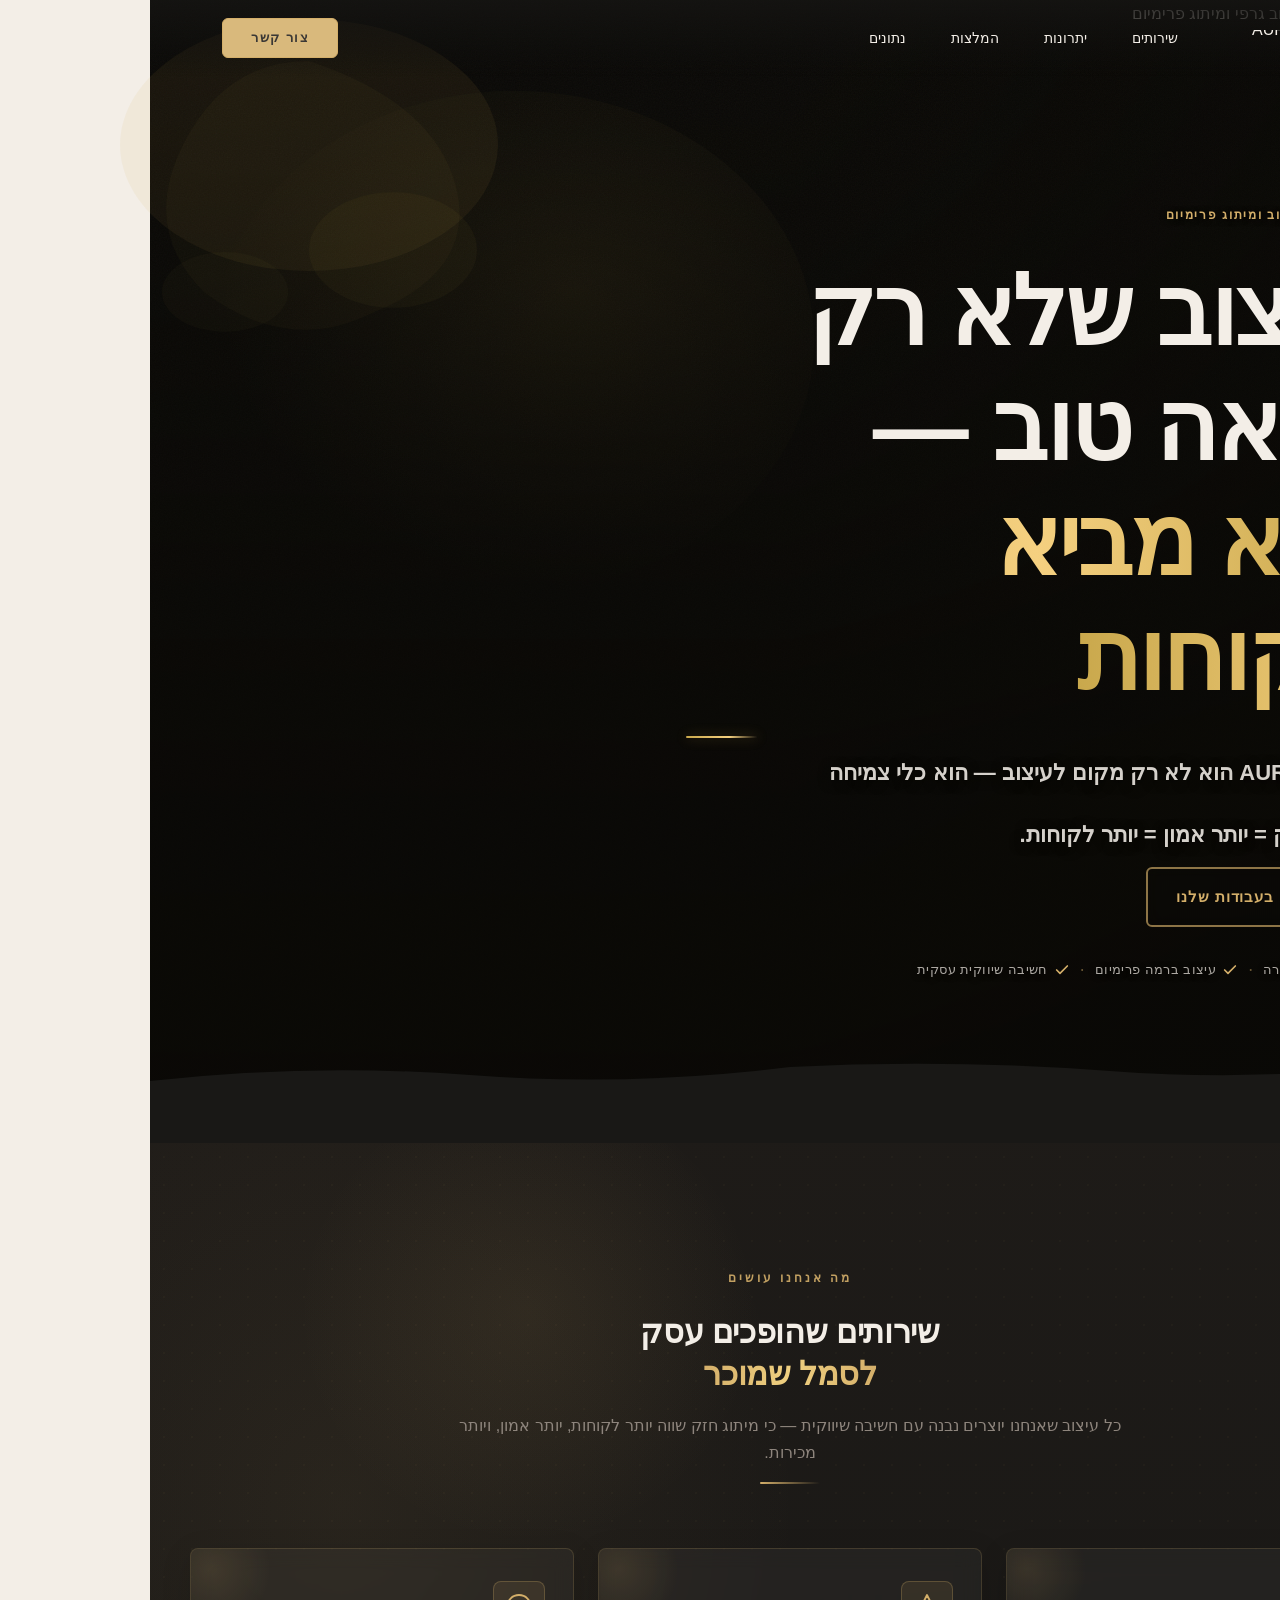
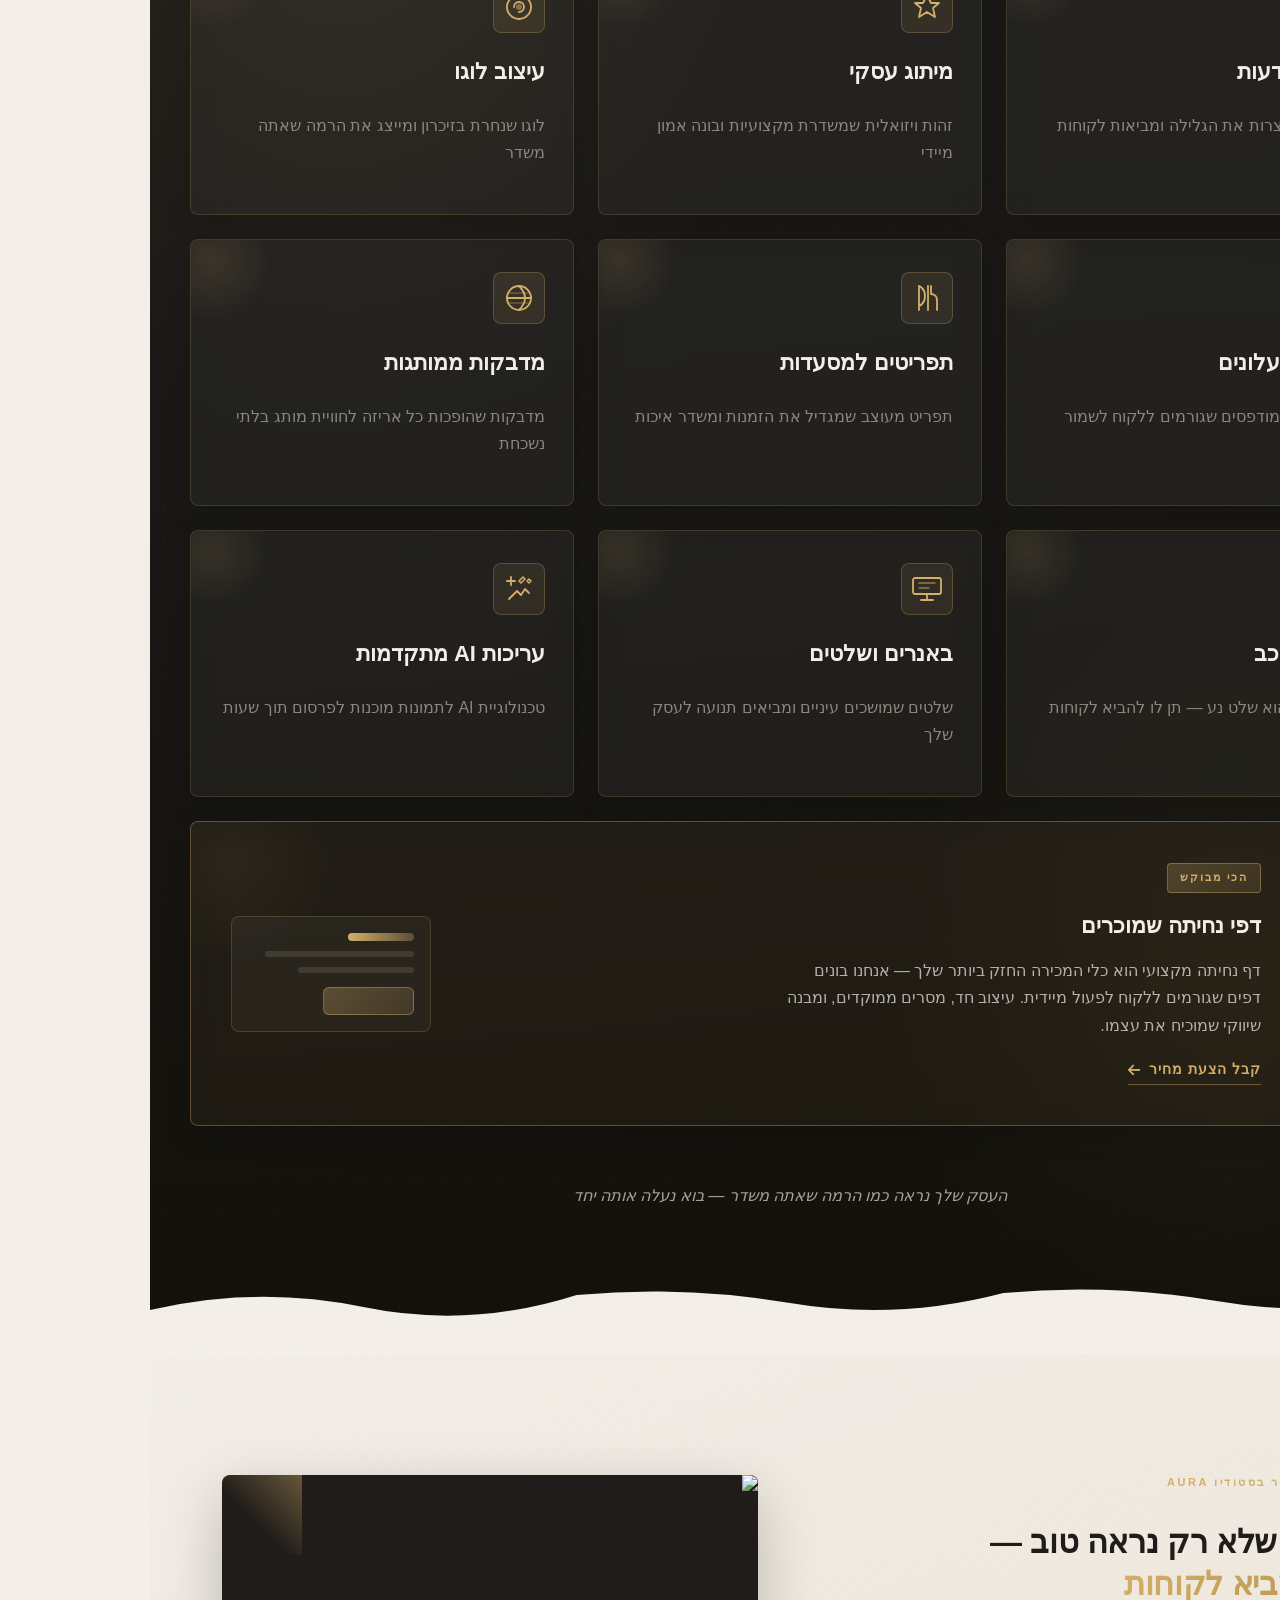
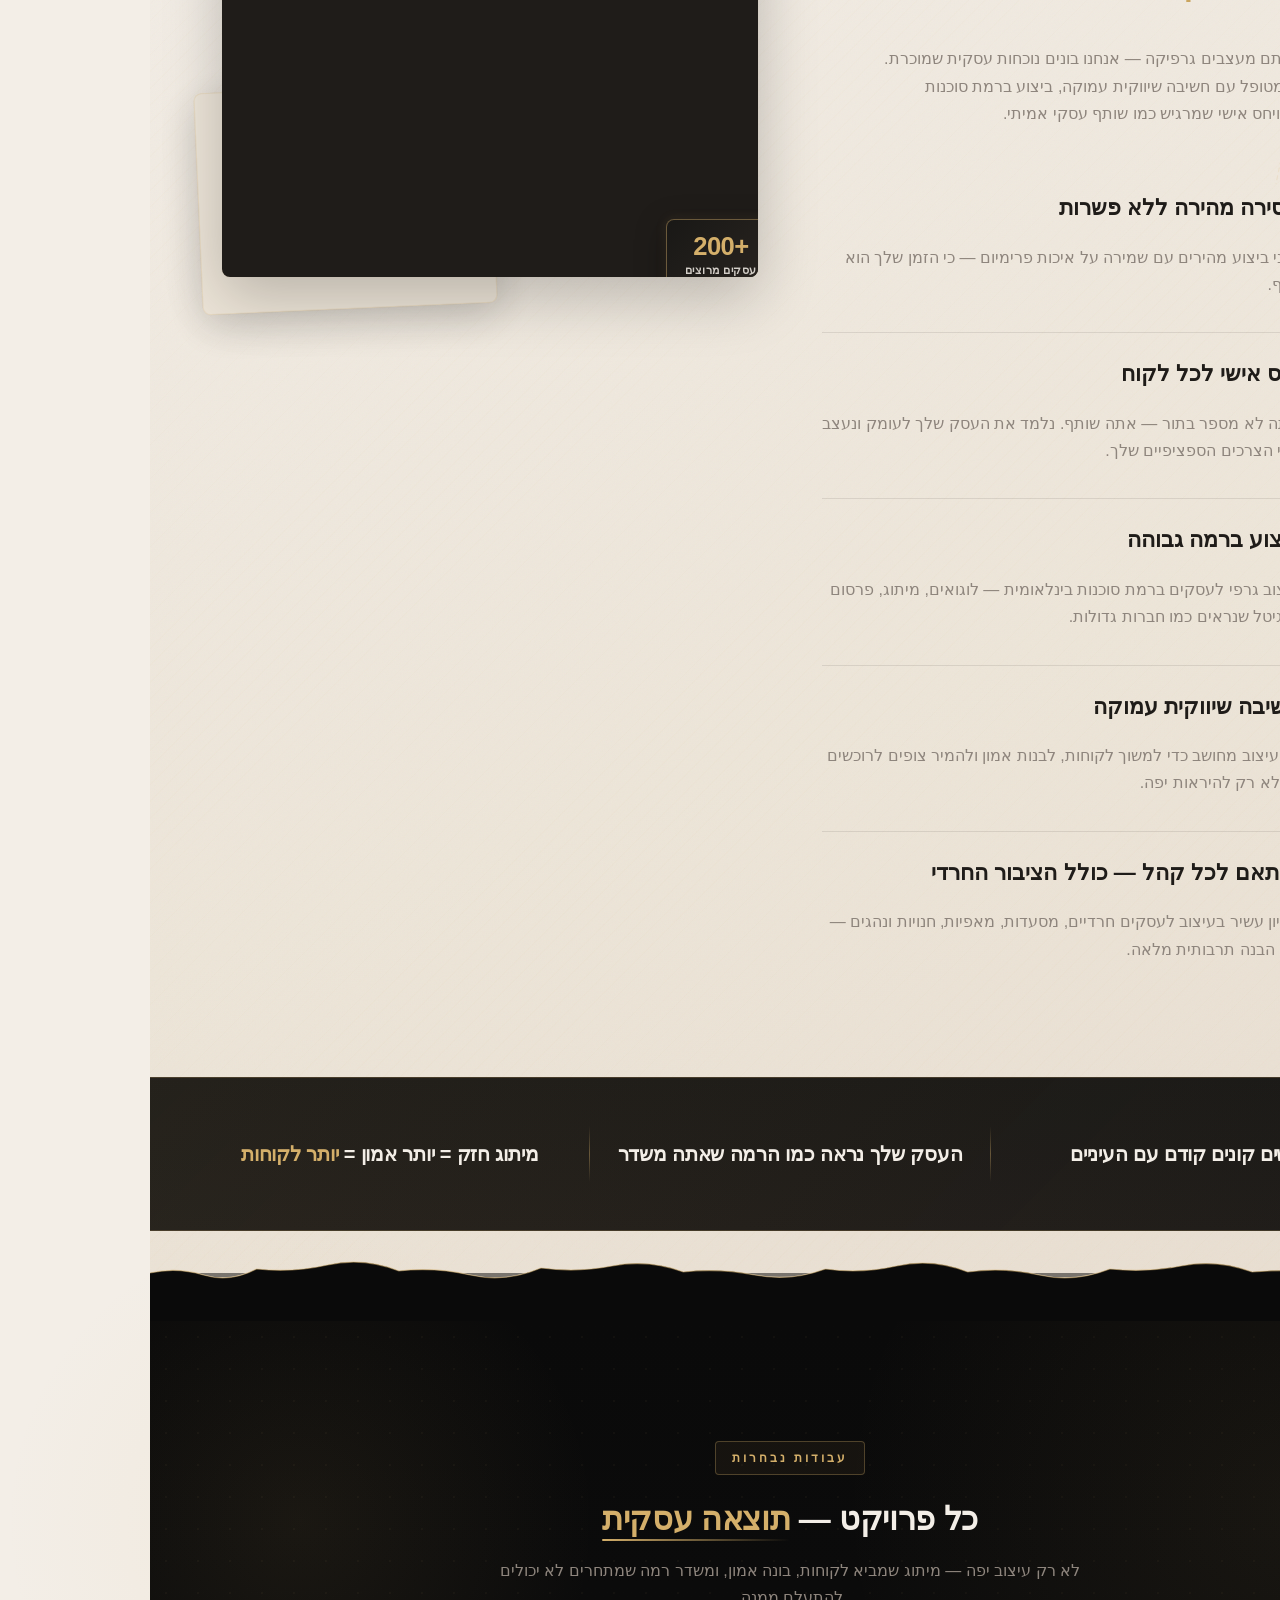
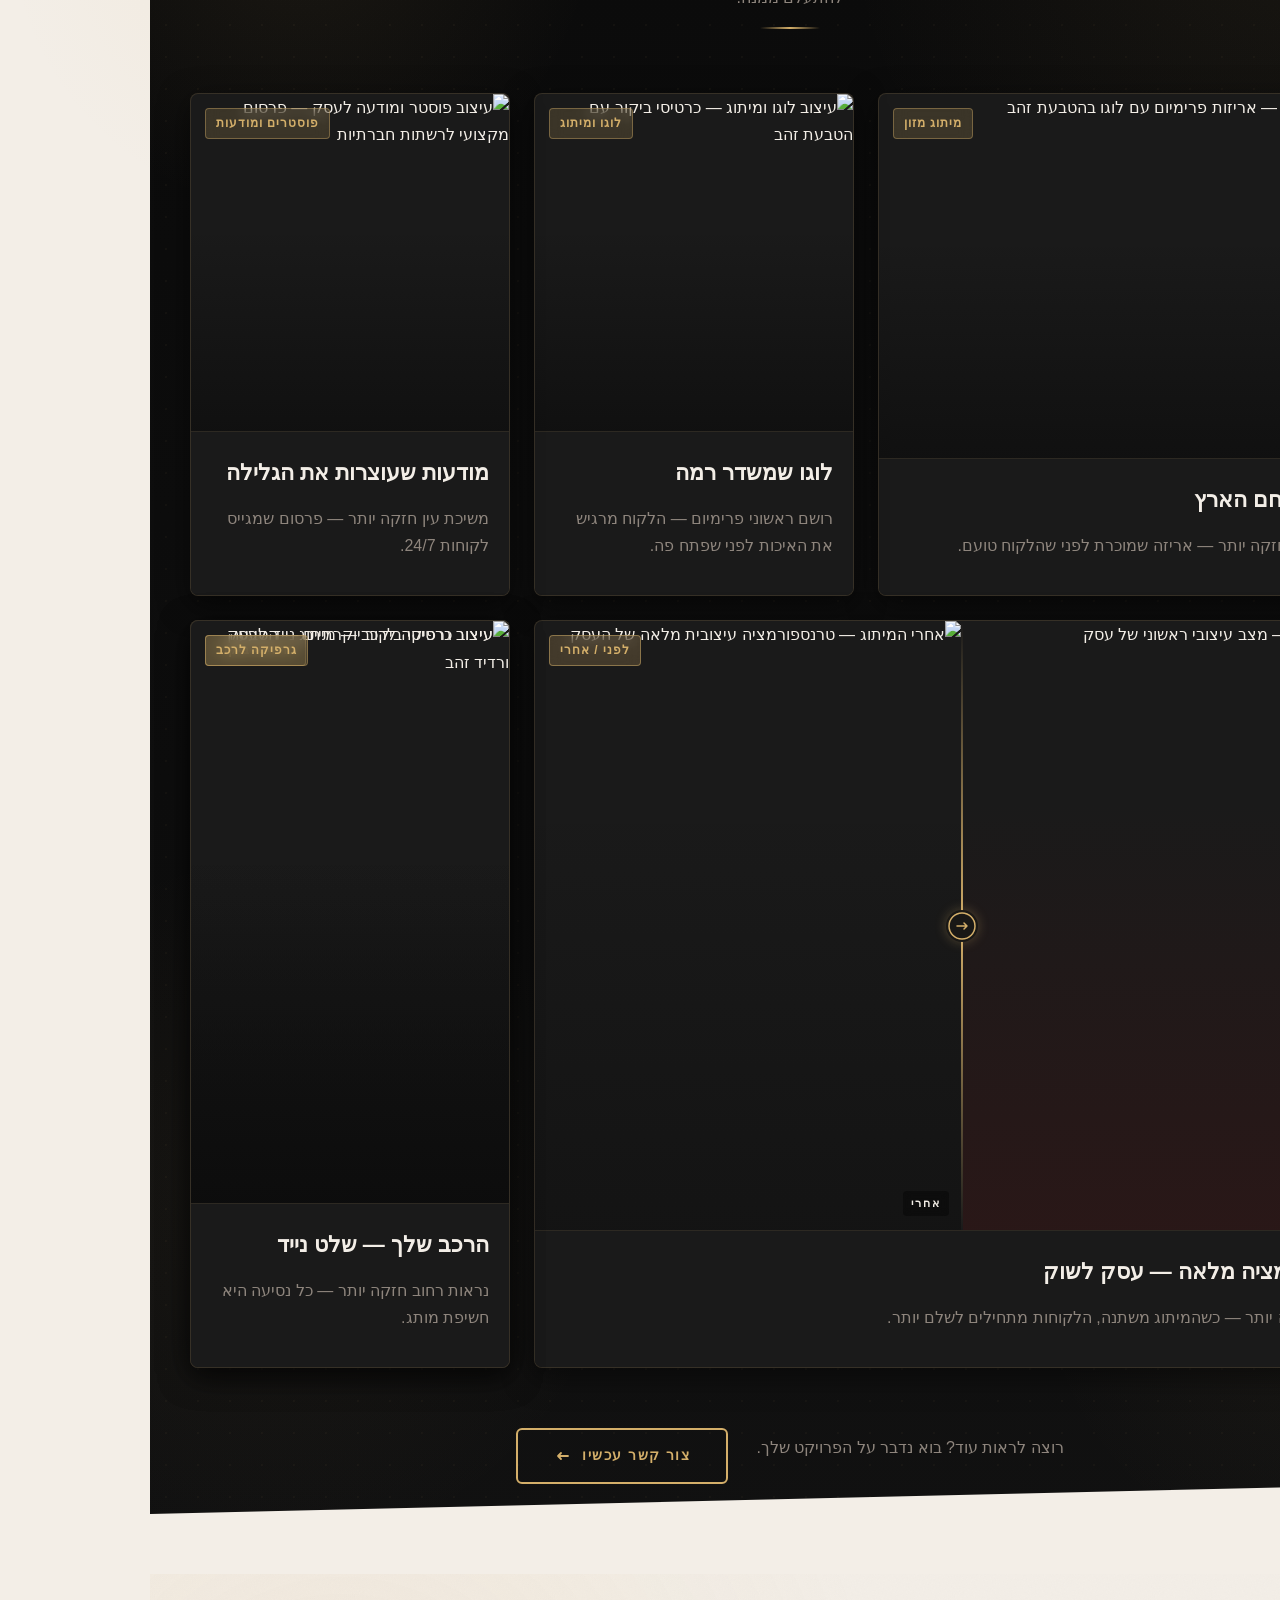
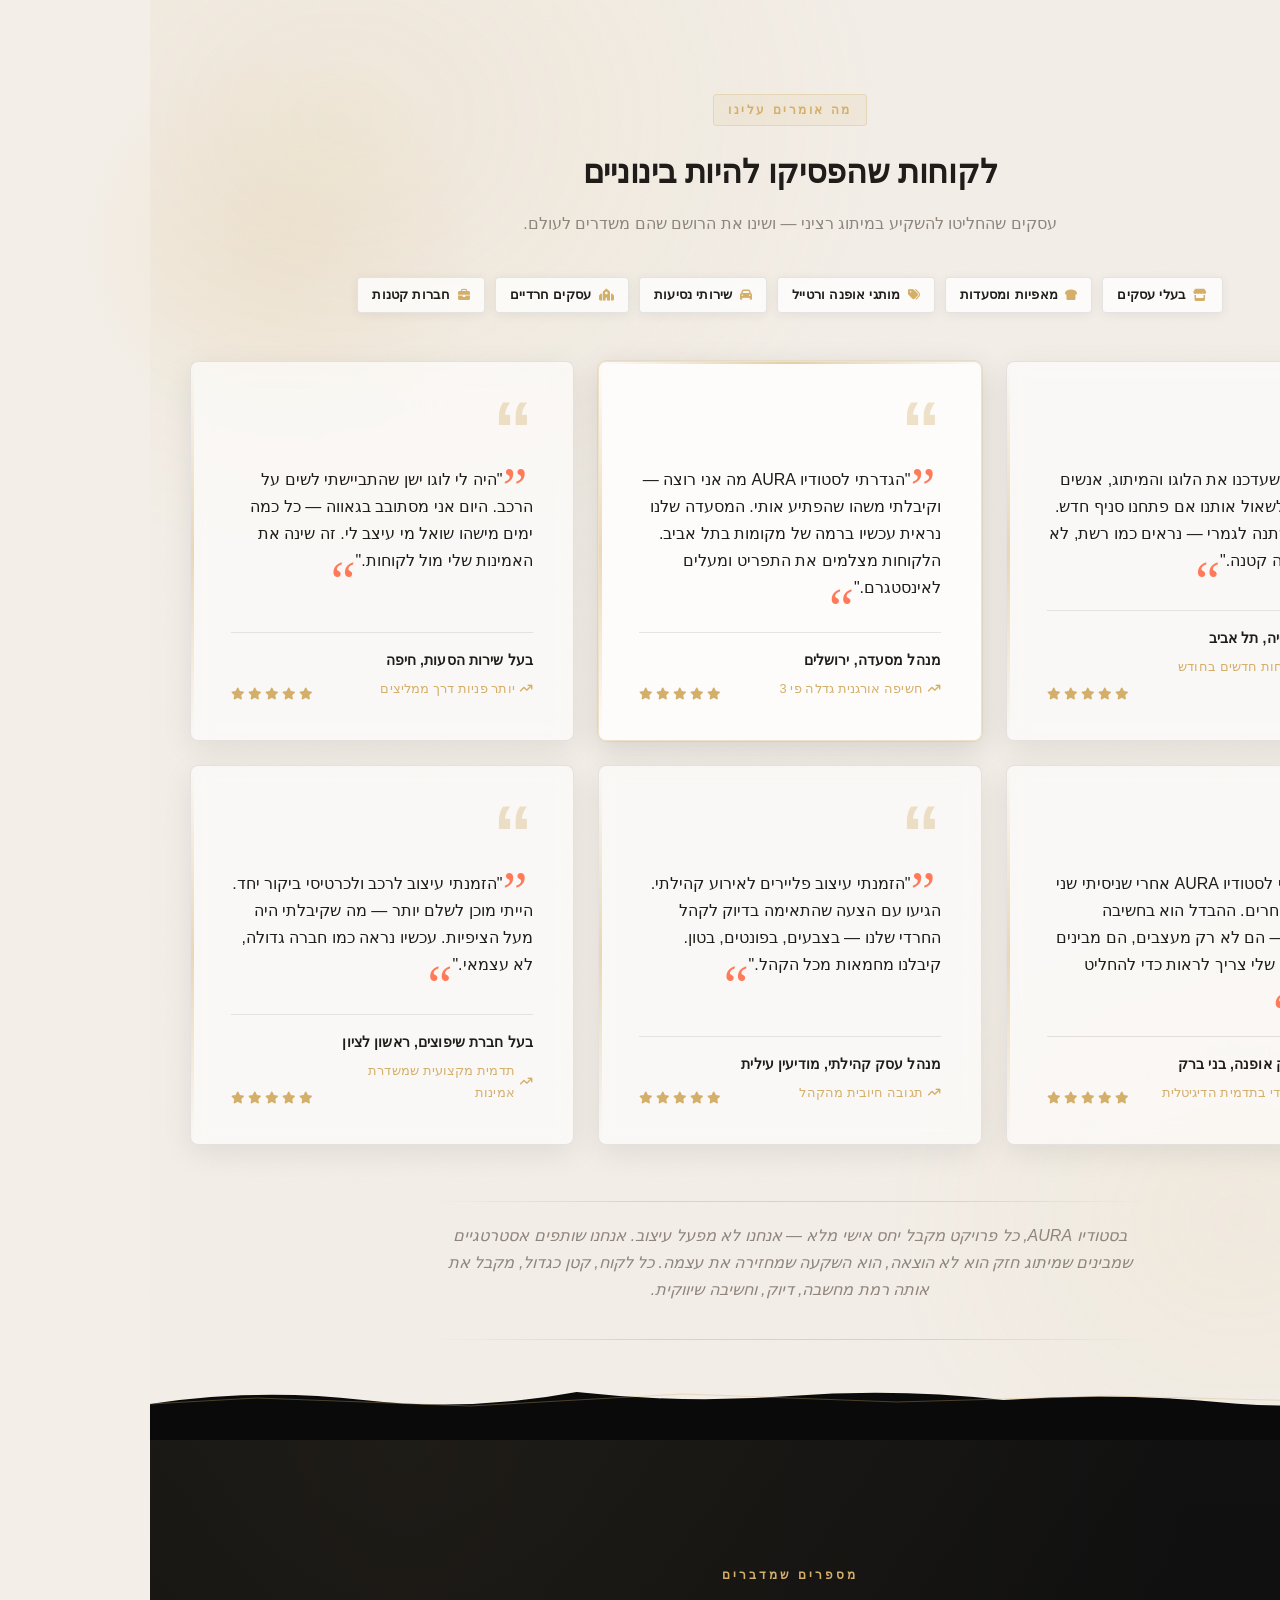
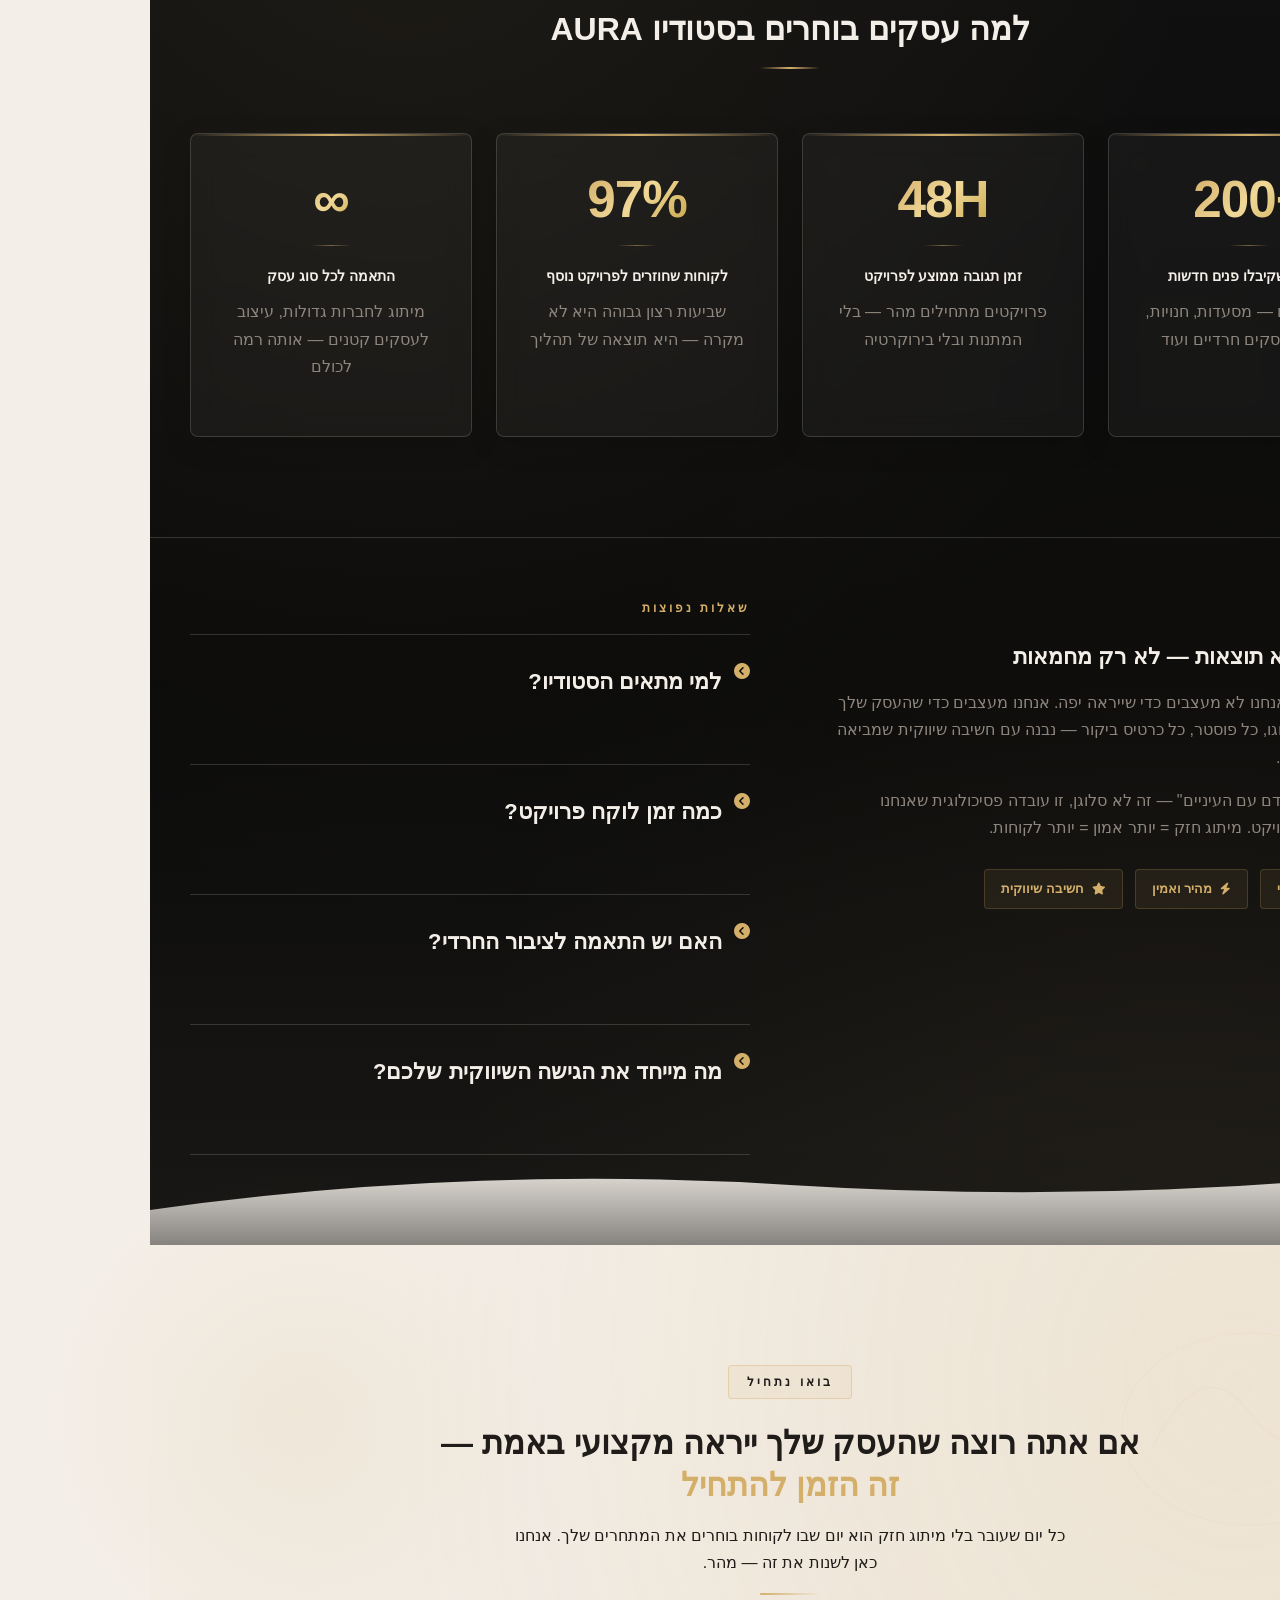
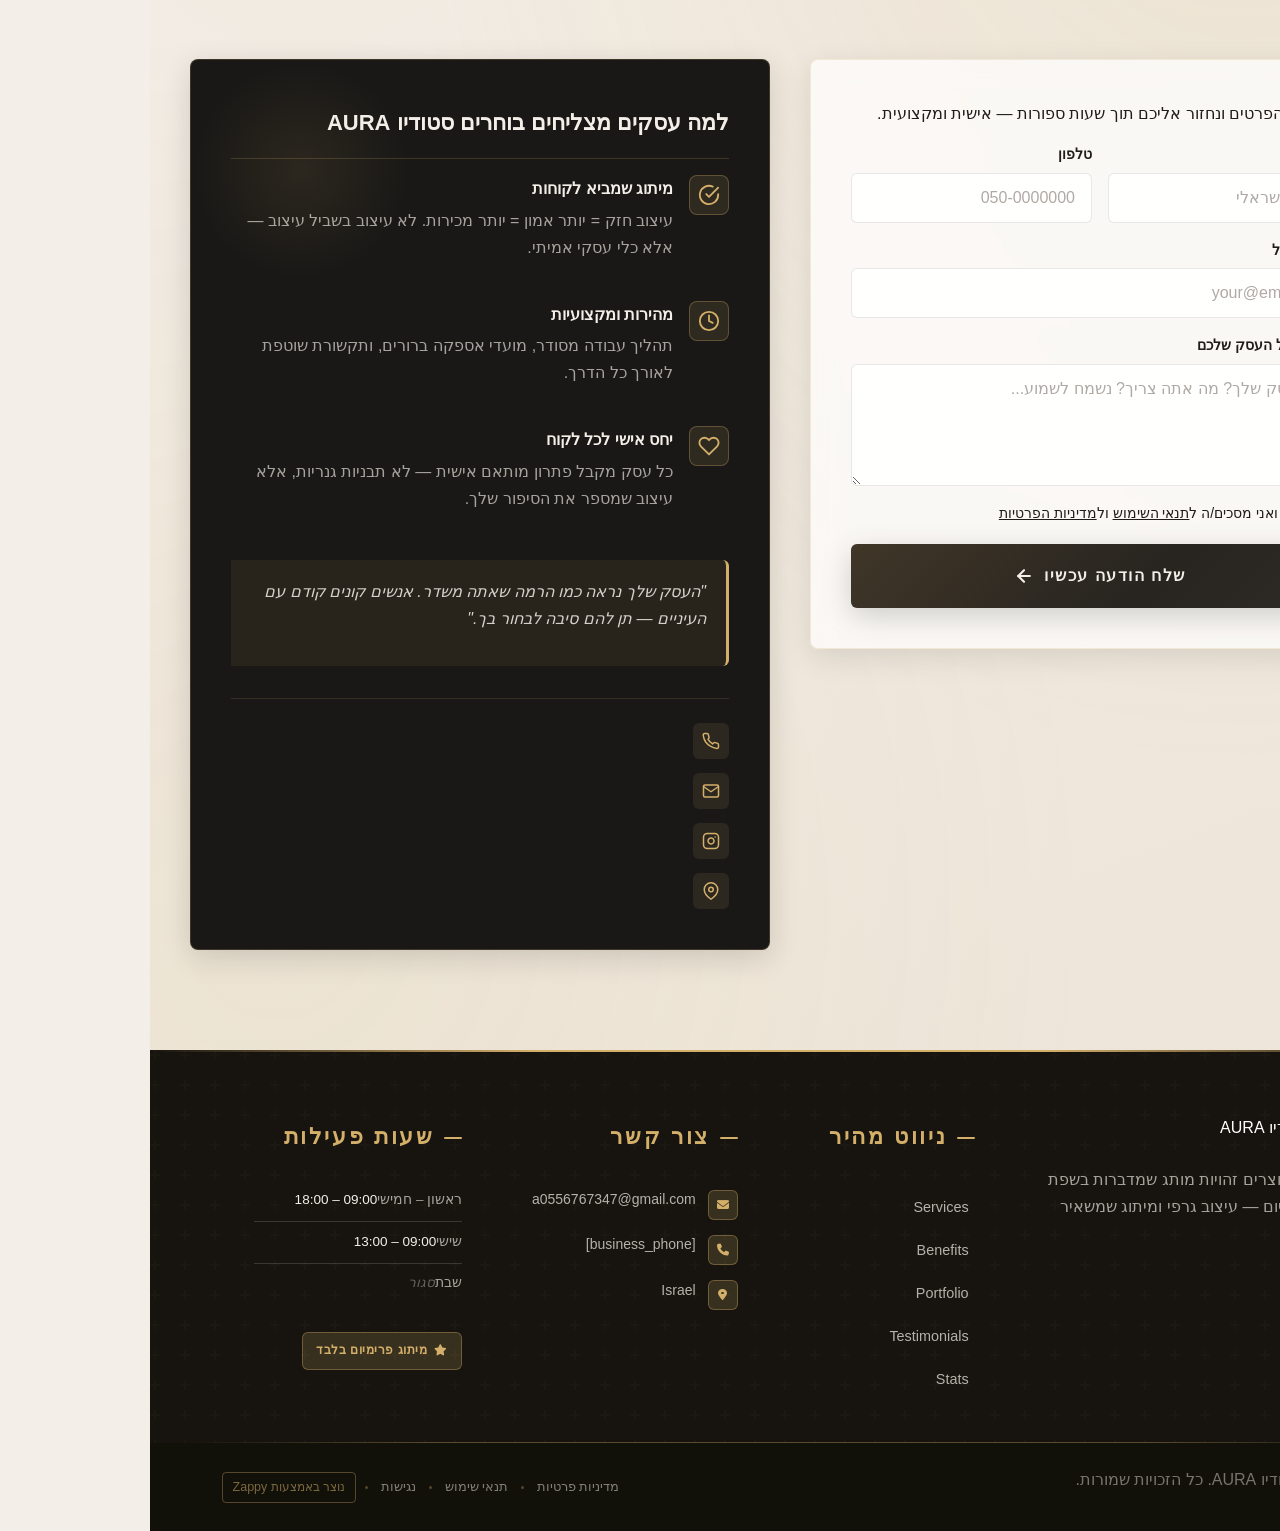
==== commit ecf8be22: "Background sync: Progressive GitHub Sync" ====
--- a/public/index.html
+++ b/public/index.html
@@ -1 +1 @@
-<!doctype html><html dir="rtl" lang="he"><head><meta charset="UTF-8"><meta content="width=device-width,initial-scale=1" name="viewport"><meta content="index, follow" name="robots"><title>logo graphic designer near me — סטודיו AURA</title><meta content="A premium graphic design and branding studio targeting Israeli business owners across diverse sectors including religious (Haredi) communities, restaurants, bak" name="description"><meta content="logo graphic designer near me, graphic designer for clothing brand, graphic design for business logo, graphic design company logo" name="keywords"><link href="/assets/favicon.ico" rel="icon" type="image/x-icon"><link href="/assets/favicon-16x16.png" rel="icon" type="image/png" sizes="16x16"><link href="/assets/favicon-32x32.png" rel="icon" type="image/png" sizes="32x32"><link href="/assets/favicon-48x48.png" rel="icon" type="image/png" sizes="48x48"><link href="/assets/favicon-192x192.png" rel="icon" type="image/png" sizes="192x192"><link href="/assets/favicon-512x512.png" rel="icon" type="image/png" sizes="512x512"><link href="/assets/apple-touch-icon.png" rel="apple-touch-icon"><script>!function(){"use strict";var t="639f58d6-2d28-4ad7-b7d4-01d0e7338a6c",e="https://api.zappy5.com/api/analytics/track",a=18e5,n=2592e6,o=!0,i=!0,r=!0;var s=function(){var e="zappy_visitor_"+t,a=null;try{if(a=localStorage.getItem(e)){var o=JSON.parse(a),i=Date.now();if(i-o.created<n)return o.lastSeen=i,localStorage.setItem(e,JSON.stringify(o)),o.id}}catch(t){console.warn("Zappy Analytics: LocalStorage not available")}var r="zv_"+Date.now()+"_"+Math.random().toString(36).substr(2,9);try{localStorage.setItem(e,JSON.stringify({id:r,created:Date.now(),lastSeen:Date.now()}))}catch(t){}return r}(),c=function(){var e="zappy_session_"+t,n=null;try{if(n=sessionStorage.getItem(e)){var o=JSON.parse(n),i=Date.now();if(i-o.timestamp<a)return o.timestamp=i,sessionStorage.setItem(e,JSON.stringify(o)),o.id}}catch(t){console.warn("Zappy Analytics: SessionStorage not available")}var r="zs_"+Date.now()+"_"+Math.random().toString(36).substr(2,9);try{sessionStorage.setItem(e,JSON.stringify({id:r,timestamp:Date.now()}))}catch(t){}return r}();function l(a,n){n=n||{};var o={website_id:t,event_type:a,page_path:window.location.pathname,referrer:document.referrer||"direct",visitor_id:s,session_id:c,metadata:n};if(navigator.sendBeacon){var i=new Blob([JSON.stringify(o)],{type:"application/json"});navigator.sendBeacon(e,i)}else fetch(e,{method:"POST",headers:{"Content-Type":"application/json"},body:JSON.stringify(o),keepalive:!0}).catch(function(t){console.warn("Zappy Analytics: Failed to track event",t)})}o&&l("pageview",{title:document.title,url:window.location.href}),i&&document.addEventListener("click",function(t){var e=t.target;if("BUTTON"===e.tagName||e.closest("button")){var a="BUTTON"===e.tagName?e:e.closest("button");l("click",{element:"button",text:a.textContent.trim().substring(0,100),id:a.id||null,class:a.className||null})}else if("A"===e.tagName||e.closest("a")){var n="A"===e.tagName?e:e.closest("a");l("navigation",{element:"link",text:n.textContent.trim().substring(0,100),href:n.href,external:n.hostname!==window.location.hostname})}},!0),r&&document.addEventListener("submit",function(t){var e=t.target;l("form_submit",{form_id:e.id||null,form_name:e.name||null,form_action:e.action||null,form_method:e.method||"GET"})},!0);var d=Date.now();window.addEventListener("beforeunload",function(){l("page_unload",{time_on_page:Math.floor((Date.now()-d)/1e3),page_path:window.location.pathname})}),window.zappyAnalytics={track:l,getVisitorId:function(){return s},getSessionId:function(){return c}}}()</script><meta content="logo graphic designer near me — סטודיו AURA" property="og:title"><meta content="A premium graphic design and branding studio targeting Israeli business owners across diverse sectors including religious (Haredi) communities, restaurants, bak" property="og:description"><meta content="summary_large_image" name="twitter:card"><meta content="logo graphic designer near me — סטודיו AURA" name="twitter:title"><meta content="A premium graphic design and branding studio targeting Israeli business owners across diverse sectors including religious (Haredi) communities, restaurants, bak" name="twitter:description"><meta content="website" property="og:type"><meta content="he_IL" property="og:locale"><link href="https://cdnjs.cloudflare.com/ajax/libs/font-awesome/6.4.0/css/all.min.css" rel="stylesheet"><style>.skip-link{position:absolute;top:0;left:0;transform:translateY(-200%);padding:12px 18px;background:var(--bg-dark,#1a1a1a);color:var(--text-light,#fff);font-weight:600;border-radius:0 0 8px 0;z-index:10000}.skip-link:focus{transform:none;outline:2px solid var(--ring,#fff);outline-offset:2px}:focus-visible{outline:2px solid var(--ring,currentColor);outline-offset:3px}</style><link href="/assets/favicon.ico" rel="icon" type="image/x-icon"><link href="/assets/favicon-16x16.png" rel="icon" type="image/png" sizes="16x16"><link href="/assets/favicon-32x32.png" rel="icon" type="image/png" sizes="32x32"><link href="/assets/favicon-48x48.png" rel="icon" type="image/png" sizes="48x48"><link href="/assets/favicon-192x192.png" rel="icon" type="image/png" sizes="192x192"><link href="/assets/favicon-512x512.png" rel="icon" type="image/png" sizes="512x512"><link href="/assets/apple-touch-icon.png" rel="apple-touch-icon"><link href="https://cdn.jsdelivr.net/npm/vanilla-cookieconsent@3/dist/cookieconsent.css" rel="stylesheet"><script src="https://cdn.jsdelivr.net/npm/vanilla-cookieconsent@3/dist/cookieconsent.umd.js"></script><script src="https://cdn.jsdelivr.net/gh/mickidum/acc_toolbar/acctoolbar/acctoolbar.min.js"></script><link href="/styles.css" rel="stylesheet"><style id="zappy-dropdown-submenu-styles">#navMenu li:has(.sub-menu),.nav-menu li:has(.sub-menu),.navbar li:has(.sub-menu),nav li:has(.sub-menu){position:relative}#navMenu .sub-menu,.nav-menu .sub-menu,.navbar .sub-menu,nav .sub-menu{display:block!important;position:absolute!important;top:100%;left:0;min-width:220px;background:#fff;border-radius:8px;box-shadow:0 8px 25px rgba(0,0,0,.15);padding:8px 0;opacity:0;visibility:hidden;transform:translateY(10px);transition:all .3s ease;z-index:1000;list-style:none;pointer-events:none}#navMenu li:hover>.sub-menu,.nav-menu li:hover>.sub-menu,.navbar li:hover>.sub-menu,nav li:hover>.sub-menu{opacity:1!important;visibility:visible!important;transform:translateY(0)!important;pointer-events:auto!important}.sub-menu li{list-style:none;margin:0;padding:0}.sub-menu a{display:block!important;padding:10px 16px!important;color:var(--text-dark,#333)!important;font-weight:500;text-decoration:none;white-space:nowrap;transition:background-color .2s}.sub-menu .zappy-nav-child>a{padding-left:28px!important;font-size:.9em!important;opacity:.85!important}[dir=rtl] .sub-menu .zappy-nav-child>a,html[lang=ar] .sub-menu .zappy-nav-child>a,html[lang=he] .sub-menu .zappy-nav-child>a{padding-left:10px!important;padding-right:28px!important}.sub-menu .zappy-nav-parent>a{font-weight:600!important}.sub-menu a:hover{background-color:#f5f5f5}[dir=rtl] .nav-menu .sub-menu,[dir=rtl] .navbar .sub-menu,[dir=rtl] nav .sub-menu,html[lang=ar] .nav-menu .sub-menu,html[lang=ar] .navbar .sub-menu,html[lang=ar] nav .sub-menu,html[lang=he] .nav-menu .sub-menu,html[lang=he] .navbar .sub-menu,html[lang=he] nav .sub-menu{left:auto!important;right:0!important}.sub-menu:empty,.sub-menu:not(:has(li)):not(:has(> a)),.sub-menu:not(:has(li:not(.zappy-hidden-menu-item))):not(:has(> a)){display:none!important;opacity:0!important;visibility:hidden!important;pointer-events:none!important}li:has(.menu-group-title):hover>.sub-menu{opacity:1!important;visibility:visible!important;transform:translateY(0)!important;pointer-events:auto!important}#navMenu>li>.menu-group-title,.nav-menu>li>.menu-group-title{display:inline-block;padding:.5rem 1rem;cursor:default;user-select:none}@media (max-width:768px){#navMenu .sub-menu,.nav-menu .sub-menu,.navbar .sub-menu,nav .sub-menu{position:static!important;transform:none!important;box-shadow:none!important;background:0 0!important;max-height:0;overflow:hidden;opacity:0;visibility:hidden;transition:max-height .3s ease,opacity .3s ease;padding:0!important;border-radius:0!important}#navMenu .sub-menu.mobile-expanded,.nav-menu .sub-menu.mobile-expanded,.navbar .sub-menu.mobile-expanded{max-height:none!important;overflow-y:visible!important;opacity:1!important;visibility:visible!important;padding:8px 0 8px 16px!important}[dir=rtl] .sub-menu.mobile-expanded,html[lang=he] .sub-menu.mobile-expanded{padding:8px 16px 8px 0!important}#navMenu li:hover>.sub-menu,.nav-menu li:hover>.sub-menu,.navbar li:hover>.sub-menu,nav li:hover>.sub-menu{opacity:0;visibility:hidden;pointer-events:none}#navMenu li>.sub-menu.mobile-expanded,.nav-menu li>.sub-menu.mobile-expanded,.navbar li>.sub-menu.mobile-expanded,nav li>.sub-menu.mobile-expanded{opacity:1!important;visibility:visible!important;pointer-events:auto!important}#navMenu li:has(.sub-menu),.nav-menu li:has(.sub-menu),.navbar li:has(.sub-menu),nav li:has(.sub-menu){display:flex!important;flex-wrap:wrap!important;align-items:center!important;position:relative!important;min-height:44px!important}#navMenu li:has(.sub-menu)>a,.nav-menu li:has(.sub-menu)>a,.navbar li:has(.sub-menu)>a,nav li:has(.sub-menu)>a{flex:1!important;min-width:0!important}#navMenu li:has(.sub-menu)>.menu-group-title,.nav-menu li:has(.sub-menu)>.menu-group-title,.navbar li:has(.sub-menu)>.menu-group-title,nav li:has(.sub-menu)>.menu-group-title{flex:1!important;min-width:0!important;padding:0!important;line-height:inherit!important}#navMenu li:has(.sub-menu)>.sub-menu,.nav-menu li:has(.sub-menu)>.sub-menu,.navbar li:has(.sub-menu)>.sub-menu,nav li:has(.sub-menu)>.sub-menu{flex-basis:100%!important;width:100%!important}#navMenu li:has(.sub-menu)>a [class*=arrow],#navMenu li:has(.sub-menu)>a [class*=chevron],.nav-menu li:has(.sub-menu)>a .fa-angle-down,.nav-menu li:has(.sub-menu)>a .fa-chevron-down,.nav-menu li:has(.sub-menu)>a [class*=arrow],.nav-menu li:has(.sub-menu)>a [class*=chevron],nav li:has(.sub-menu)>a [class*=arrow],nav li:has(.sub-menu)>a [class*=chevron]{display:none!important;visibility:hidden!important}.mobile-submenu-toggle{display:flex!important;align-items:center!important;justify-content:center!important;width:44px!important;height:auto!important;background:0 0!important;border:none!important;cursor:pointer!important;color:var(--text-light)!important;position:static!important;flex-shrink:0!important;align-self:stretch!important;z-index:2!important;padding:0!important;margin:0!important}.mobile-submenu-toggle::after{content:''!important;width:0!important;height:0!important;border-left:6px solid transparent!important;border-right:6px solid transparent!important;border-top:7px solid currentColor!important;transition:transform .3s ease!important}.mobile-submenu-toggle.expanded::after{transform:rotate(180deg)!important}.sub-menu a{padding:10px 0!important;display:block!important;color:var(--text-light)!important;white-space:normal!important}.sub-menu .zappy-nav-child>a{padding-left:28px!important;font-size:.9em!important;opacity:.85!important}[dir=rtl] .sub-menu .zappy-nav-child>a,html[lang=ar] .sub-menu .zappy-nav-child>a,html[lang=he] .sub-menu .zappy-nav-child>a{padding-left:0!important;padding-right:28px!important}.sub-menu .zappy-nav-parent>a{font-weight:600!important}#navMenu.active,.nav-menu.active{max-width:100vw!important;overflow-x:hidden!important;box-sizing:border-box!important}.navbar .sub-menu li a,.zappy-products-dropdown .sub-menu a,nav.navbar .sub-menu li a{color:var(--text-light)!important}}@media (min-width:769px){.mobile-submenu-toggle{display:none!important}}</style><style id="zappy-widget-visibility">html[dir=rtl] .whatsapp-float{right:20px!important;left:auto!important}html:not([dir]) .whatsapp-float,html[dir=ltr] .whatsapp-float{left:20px!important;right:auto!important}html[dir=rtl] #mic-access-tool-general-button,html[dir=rtl] #mic-init-access-tool #mic-access-tool-general-button,html[dir=rtl] #mic-init-access-tool .mic-access-tool-general-button,html[dir=rtl] ._access-icon,html[dir=rtl] .mic-access-tool-general-button{left:20px!important;right:auto!important}html:not([dir]) #mic-access-tool-general-button,html:not([dir]) #mic-init-access-tool #mic-access-tool-general-button,html:not([dir]) #mic-init-access-tool .mic-access-tool-general-button,html:not([dir]) ._access-icon,html:not([dir]) .mic-access-tool-general-button,html[dir=ltr] #mic-access-tool-general-button,html[dir=ltr] #mic-init-access-tool #mic-access-tool-general-button,html[dir=ltr] #mic-init-access-tool .mic-access-tool-general-button,html[dir=ltr] ._access-icon,html[dir=ltr] .mic-access-tool-general-button{right:20px!important;left:auto!important}@media (max-width:768px){.whatsapp-float{display:flex!important}}@media (min-width:769px){.whatsapp-float{display:flex!important}}@media (max-width:768px){#mic-access-tool-general-button,#mic-init-access-tool #mic-access-tool-general-button,#mic-init-access-tool .mic-access-tool-general-button,._access-icon,.mic-access-tool-general-button{display:flex!important;visibility:visible!important;opacity:1!important;pointer-events:auto!important}#mic-access-tool-box.opened-mic-access-tool,#mic-init-access-tool #mic-access-tool-box.opened-mic-access-tool,.mic-access-tool-box.opened-mic-access-tool{visibility:visible!important;opacity:1!important;pointer-events:auto!important}}@media (min-width:769px){#mic-access-tool-general-button,#mic-init-access-tool #mic-access-tool-general-button,#mic-init-access-tool .mic-access-tool-general-button,._access-icon,.mic-access-tool-general-button{display:flex!important;visibility:visible!important;opacity:1!important;pointer-events:auto!important}#mic-access-tool-box.opened-mic-access-tool,#mic-init-access-tool #mic-access-tool-box.opened-mic-access-tool,.mic-access-tool-box.opened-mic-access-tool{visibility:visible!important;opacity:1!important;pointer-events:auto!important}}</style></head><body><a href="#main" class="skip-link">דלג לתוכן הראשי</a><nav class="navbar" dir="rtl"><button class="mobile-toggle" aria-label="Menu" id="mobileToggle"><svg viewBox="0 0 24 24" fill="none" height="24" width="24" class="hamburger-icon"><path d="M3 12h18M3 6h18M3 18h18" stroke="currentColor" stroke-width="2" stroke-linecap="round"></path></svg> <svg viewBox="0 0 24 24" fill="none" height="24" width="24" class="close-icon" style="display:none"><path d="M18 6L6 18M6 6l12 12" stroke="currentColor" stroke-width="2" stroke-linecap="round"></path></svg></button> <button class="phone-header-btn" aria-label="Call" data-phone="[business_phone]"><svg viewBox="0 0 24 24" fill="currentColor" height="20" width="20"><path d="M22 16.92v3a2 2 0 0 1-2.18 2 19.79 19.79 0 0 1-8.63-3.07 19.5 19.5 0 0 1-6-6 19.79 19.79 0 0 1-3.07-8.67A2 2 0 0 1 4.11 2h3a2 2 0 0 1 2 1.72 12.84 12.84 0 0 0 .7 2.81 2 2 0 0 1-.45 2.11L8.09 9.91a16 16 0 0 0 6 6l1.27-1.27a2 2 0 0 1 2.11-.45 12.84 12.84 0 0 0 2.81.7A2 2 0 0 1 22 16.92z"></path></svg></button><div class="nav-container"><div class="nav-right-group"><div class="nav-brand"><a href="/" class="logo-link"><img alt="סטודיו AURA" src="/assets/site-----image-1.webp" class="logo"></a></div><ul class="nav-menu" id="navMenu"><li><a href="#services">שירותים</a></li><li><a href="#benefits">יתרונות</a></li><li><a href="#portfolio">תיק עבודות</a></li><li><a href="#testimonials">המלצות</a></li><li><a href="#stats">נתונים</a></li></ul></div><div class="nav-cta-container"><a href="#contact" class="nav-cta-btn">צור קשר</a></div></div></nav><script>window.addEventListener("load",function(){const e=document.querySelector(".navbar, nav, header");if(!e)return void console.log("[Navbar] Navbar element not found");let t=document.getElementById("mobileToggle")||document.querySelector(".mobile-toggle")||document.querySelector(".hamburger")||document.querySelector(".hamburger-menu")||document.querySelector(".menu-toggle")||document.querySelector(".burger-menu")||document.querySelector('[aria-label="Menu"]')||document.querySelector('[aria-label="תפריט"]');const n=document.querySelector(".phone-header-btn"),o=window.getComputedStyle(e);let r=o.backgroundColor;if(console.log("[Navbar] Initial navbar background:",r),"transparent"===r||"rgba(0, 0, 0, 0)"===r||r.startsWith("rgba")&&r.includes(", 0)")){const e=o.backgroundImage;if(e&&"none"!==e)console.log("[Navbar] Navbar has background image/gradient, using dark text"),r="rgb(240, 240, 240)";else{const e=window.getComputedStyle(document.body).backgroundColor;console.log("[Navbar] Navbar transparent, using body background:",e),r=e}}const a=r.match(/\d+/g);if(a&&a.length>=3){const e=(.299*parseInt(a[0])+.587*parseInt(a[1])+.114*parseInt(a[2]))/255;console.log("[Navbar] Mobile button colors preserved from Claude CSS (luminance:",e.toFixed(2)+")");const o=document.createElement("style");o.id="zappy-mobile-nav-fix";document.documentElement.lang;document.documentElement.dir,o.textContent='\n        /* Hide mobile buttons on desktop, show only on mobile */\n        @media (min-width: 769px) {\n          .mobile-toggle,\n          .phone-header-btn {\n            display: none !important;\n          }\n        }\n        \n        /* Show and position mobile buttons correctly on mobile */\n        @media (max-width: 768px) {\n          .navbar,\n          nav.navbar {\n            min-height: 70px !important;\n          }\n\n          .mobile-toggle,\n          .phone-header-btn {\n            position: absolute !important;\n            top: 0 !important;\n            bottom: 0 !important;\n            margin-top: auto !important;\n            margin-bottom: auto !important;\n            transform: none !important;\n            z-index: 1001 !important;\n            display: flex !important;\n            align-items: center !important;\n            justify-content: center !important;\n            width: 36px !important;\n            height: 36px !important;\n            border-radius: 50% !important;\n            border: none !important;\n            cursor: pointer !important;\n            padding: 6px !important;\n            background: none !important;\n            color: var(--nav-text, var(--text-light)) !important;\n            touch-action: manipulation !important;\n            -webkit-tap-highlight-color: transparent !important;\n          }\n\n          html[data-zappy-site-type="ecommerce"] .phone-header-btn,\n          body[data-zappy-site-type="ecommerce"] .phone-header-btn,\n          html[data-zappy-site-type="ecommerce"] header .phone-header-btn,\n          html[data-zappy-site-type="ecommerce"] nav .phone-header-btn {\n            display: none !important;\n            visibility: hidden !important;\n            width: 0 !important;\n            height: 0 !important;\n            min-width: 0 !important;\n            overflow: hidden !important;\n          }\n          \n          /* LTR positioning (default): hamburger LEFT, phone RIGHT */\n          html:not([dir="rtl"]):not([lang="he"]):not([lang="ar"]) .mobile-toggle,\n          html[dir="ltr"] .mobile-toggle {\n            left: 12px !important;\n            right: auto !important;\n          }\n          html:not([dir="rtl"]):not([lang="he"]):not([lang="ar"]) .phone-header-btn,\n          html[dir="ltr"] .phone-header-btn {\n            right: 12px !important;\n            left: auto !important;\n          }\n          \n          /* RTL positioning: hamburger RIGHT, phone LEFT */\n          html[dir="rtl"] .mobile-toggle,\n          html[lang="he"] .mobile-toggle,\n          html[lang="ar"] .mobile-toggle {\n            right: 12px !important;\n            left: auto !important;\n          }\n          html[dir="rtl"] .phone-header-btn,\n          html[lang="he"] .phone-header-btn,\n          html[lang="ar"] .phone-header-btn {\n            left: 12px !important;\n            right: auto !important;\n          }\n          \n          /* CRITICAL: Ensure nav-container has min-height on mobile */\n          /* All children are positioned absolutely/fixed on mobile, so height:auto collapses to 0 */\n          .nav-container {\n            min-height: 70px !important;\n            position: relative !important;\n          }\n          \n          /* Ensure SVG icons are properly sized and inherit color */\n          .mobile-toggle svg,\n          .phone-header-btn svg {\n            width: 24px !important;\n            height: 24px !important;\n            /* Don\'t force display - let JavaScript control hamburger/close toggle */\n          }\n          \n          /* Reset nav-cta-container on mobile - remove desktop box-shadow/padding */\n          /* that creates a visible ghost box when CTA button is hidden */\n          .nav-cta-container {\n            box-shadow: none !important;\n            padding: 0 !important;\n          }\n          \n          /* Hide nav-cta-container entirely on mobile when there\'s no lang-switcher */\n          /* (only the CTA button is inside, and it\'s hidden on mobile) */\n          .nav-cta-container:not(:has(.lang-switcher)) {\n            display: none !important;\n          }\n          \n          /* CRITICAL: Prevent hero image fade gradient from bleeding over headline text */\n          /* The .image-fade-gradient has bottom: -30px (extends below parent) */\n          /* On mobile stacked layout, this overlaps the h1 text below the image */\n          .hero-image-column {\n            overflow: hidden !important;\n          }\n          .image-fade-gradient {\n            bottom: 0 !important;\n          }\n          \n          /* Hide desktop language switcher on mobile - hamburger menu handles it */\n          /* High specificity to override stored CSS */\n          .lang-switcher,\n          .nav-cta-container .lang-switcher,\n          .nav-container .lang-switcher,\n          .navbar .lang-switcher,\n          .navbar .nav-cta-container .lang-switcher {\n            display: none !important;\n          }\n        }\n      ';const r=document.getElementById("zappy-mobile-nav-fix");r&&r.remove(),document.head.appendChild(o),console.log("[Navbar] Critical CSS injected for mobile nav positioning");const i=window.innerWidth<=768;if(t){const e=t.querySelector(".hamburger-icon"),n=t.querySelector(".close-icon");e&&(e.style.setProperty("width","24px","important"),e.style.setProperty("height","24px","important"),e.style.setProperty("display","block","important")),n&&(n.style.setProperty("width","24px","important"),n.style.setProperty("height","24px","important"),n.style.setProperty("display","none","important")),i?(t.style.setProperty("position","absolute","important"),t.style.setProperty("top","0","important"),t.style.setProperty("bottom","0","important"),t.style.setProperty("margin-top","auto","important"),t.style.setProperty("margin-bottom","auto","important"),t.style.setProperty("transform","none","important"),t.style.setProperty("z-index","1001","important"),t.style.removeProperty("left"),t.style.removeProperty("right"),console.log("[Navbar] Mobile toggle positioning applied (mobile viewport)")):(t.style.removeProperty("position"),t.style.removeProperty("top"),t.style.removeProperty("transform"),t.style.removeProperty("z-index"),t.style.removeProperty("left"),t.style.removeProperty("right"),console.log("[Navbar] Desktop viewport - cleared mobile toggle inline positioning"))}if(n){const e=n.querySelector("svg");e&&(e.style.width="24px",e.style.height="24px",e.setAttribute("width","24"),e.setAttribute("height","24")),i?(n.style.setProperty("position","absolute","important"),n.style.setProperty("top","0","important"),n.style.setProperty("bottom","0","important"),n.style.setProperty("margin-top","auto","important"),n.style.setProperty("margin-bottom","auto","important"),n.style.setProperty("transform","none","important"),n.style.setProperty("z-index","1001","important"),n.style.removeProperty("left"),n.style.removeProperty("right"),console.log("[Navbar] Phone button positioning applied (mobile viewport)")):(n.style.removeProperty("position"),n.style.removeProperty("top"),n.style.removeProperty("transform"),n.style.removeProperty("z-index"),n.style.removeProperty("left"),n.style.removeProperty("right"),console.log("[Navbar] Desktop viewport - cleared phone button inline positioning"))}}else console.log("[Navbar] Could not parse background color:",r);t=document.getElementById("mobileToggle")||document.querySelector(".mobile-toggle")||document.querySelector(".hamburger")||document.querySelector(".hamburger-menu")||document.querySelector(".menu-toggle")||document.querySelector(".burger-menu")||document.querySelector('[aria-label="Menu"]')||document.querySelector('[aria-label="תפריט"]');const i=document.getElementById("navMenu")||document.querySelector(".nav-menu")||document.querySelector(".nav-links")||document.querySelector("nav ul:not(.submenu)");if(!t||!i)return void console.log("[Navbar] Mobile toggle or menu not found:",{toggle:!!t,menu:!!i});i.id||(i.id="navMenu"),console.log("[Navbar] Initializing mobile menu...");const l=t.cloneNode(!0);t.parentNode.replaceChild(l,t);var s=0;function p(e){var t=Date.now();t-s<300||(s=t,function(e){e.preventDefault(),e.stopPropagation();const t=l.querySelector(".hamburger-icon"),n=l.querySelector(".close-icon");i.classList.contains("active")?(i.classList.remove("active"),t&&t.style.setProperty("display","block","important"),n&&n.style.setProperty("display","none","important"),document.body.style.overflow="",console.log("[Navbar] Menu closed")):(i.classList.add("active"),t&&t.style.setProperty("display","none","important"),n&&n.style.setProperty("display","block","important"),document.body.style.overflow="hidden",console.log("[Navbar] Menu opened"))}(e))}l.addEventListener("click",p),l.addEventListener("touchend",p),i.querySelectorAll("a").forEach(function(e){e.addEventListener("click",function(){if("#"===this.getAttribute("href"))return;const e=l.querySelector(".hamburger-icon"),t=l.querySelector(".close-icon");i.classList.remove("active"),e&&e.style.setProperty("display","block","important"),t&&t.style.setProperty("display","none","important"),document.body.style.overflow="",console.log("[Navbar] Menu closed (link clicked)")})});var m=i.querySelectorAll(".dropdown-toggle");m.forEach(function(e){e.addEventListener("click",function(e){e.preventDefault(),e.stopPropagation();var t=this.closest(".nav-dropdown");t&&(t.parentNode.querySelectorAll(".nav-dropdown.open").forEach(function(e){e!==t&&e.classList.remove("open")}),t.classList.toggle("open"),console.log("[Navbar] Dropdown toggled:",t.classList.contains("open")?"open":"closed"))})}),document.addEventListener("click",function(e){e.target.closest(".nav-dropdown")||document.querySelectorAll(".nav-dropdown.open").forEach(function(e){e.classList.remove("open")})}),console.log("[Navbar] Dropdown handlers initialized for "+m.length+" dropdowns"),n&&n.addEventListener("click",function(){const e=document.querySelectorAll('a[href^="tel:"]'),t=e.length>0?e[0].getAttribute("href").replace("tel:",""):"[business_phone]";window.location.href="tel:"+t,console.log("[Navbar] Phone button clicked")}),console.log("[Navbar] Mobile menu initialized successfully")})</script><main id="main"><section class="index-hero-section" data-band-index="0" data-layout-spec="בית-hero" dir="rtl" id="hero" data-hero-type="fullscreen-scrim"><div class="hero-bg-wrapper"><img alt="סטודיו AURA – עיצוב גרפי ומיתוג פרימיום" src="/assets/site-index-hero-image-1.webp" data-context="Premium graphic design studio workspace, luxury branding materials spread on a dark matte black desk, printed brand identity mockups with metallic gold foil details, elegant business cards with embossed lettering, luxury stationery, a fountain pen resting on cream paper, soft cinematic side-lighting with warm amber and gold tones, bokeh background, editorial photography style, high-end agency feel" data-placeholder="index-hero-image-1" height="900" loading="eager" width="1440" class="hero-bg-img" data-hero-bg="true" fetchpriority="high"></div><div class="hero-grain" aria-hidden="true"></div><div class="hero-gold-glow" aria-hidden="true"></div><svg viewBox="0 0 400 400" aria-hidden="true" xmlns="http://www.w3.org/2000/svg" data-no-icon-edit="true" class="hero-ink-splash"><ellipse cx="200" cy="160" fill="rgba(201,168,76,0.10)" rx="180" ry="120"></ellipse><ellipse cx="280" cy="260" fill="rgba(201,168,76,0.07)" rx="80" ry="55"></ellipse><ellipse cx="120" cy="300" fill="rgba(201,168,76,0.05)" rx="60" ry="38"></ellipse><path d="M200,80 Q320,120 340,200 Q360,280 260,320 Q180,360 100,300 Q40,240 80,160 Q120,80 200,80Z" fill="rgba(201,168,76,0.06)"></path></svg><div class="hero-scrim" aria-hidden="true"></div><div class="hero-content-wrapper"><div class="hero-content"><div class="hero-label"><span class="hero-label-dot" aria-hidden="true"></span> סטודיו עיצוב ומיתוג פרימיום</div><h1 class="hero-h1">עיצוב שלא רק נראה טוב —<br><span class="hero-h1-gold">הוא מביא לקוחות</span></h1><div class="hero-gold-rule" aria-hidden="true"></div><h3 class="hero-subtitle">סטודיו AURA הוא לא רק מקום לעיצוב — הוא כלי צמיחה עסקי.<br class="hero-br-desktop">מיתוג חזק = יותר אמון = יותר לקוחות.</h3><div class="hero-cta-group"><a href="#hero-scroll-target" class="hero-btn-secondary"><svg viewBox="0 0 24 24" fill="none" height="18" width="18" data-element-type="icon" data-icon-type="svg" aria-hidden="true" xmlns="http://www.w3.org/2000/svg" stroke="currentColor" stroke-linecap="round" stroke-linejoin="round" stroke-width="2"><path d="M1 12s4-8 11-8 11 8 11 8-4 8-11 8-11-8-11-8z"></path><circle cx="12" cy="12" r="3"></circle></svg> צפה בעבודות שלנו</a></div><div class="hero-trust-strip"><div class="hero-trust-item"><svg viewBox="0 0 24 24" fill="none" height="16" width="16" data-element-type="icon" data-icon-type="svg" aria-hidden="true" xmlns="http://www.w3.org/2000/svg" stroke="currentColor" stroke-linecap="round" stroke-linejoin="round" stroke-width="2.5"><polyline points="20 6 9 17 4 12"></polyline></svg> מסירה מהירה</div><span class="hero-trust-sep" aria-hidden="true">·</span><div class="hero-trust-item"><svg viewBox="0 0 24 24" fill="none" height="16" width="16" data-element-type="icon" data-icon-type="svg" aria-hidden="true" xmlns="http://www.w3.org/2000/svg" stroke="currentColor" stroke-linecap="round" stroke-linejoin="round" stroke-width="2.5"><polyline points="20 6 9 17 4 12"></polyline></svg> עיצוב ברמה פרימיום</div><span class="hero-trust-sep" aria-hidden="true">·</span><div class="hero-trust-item"><svg viewBox="0 0 24 24" fill="none" height="16" width="16" data-element-type="icon" data-icon-type="svg" aria-hidden="true" xmlns="http://www.w3.org/2000/svg" stroke="currentColor" stroke-linecap="round" stroke-linejoin="round" stroke-width="2.5"><polyline points="20 6 9 17 4 12"></polyline></svg> חשיבה שיווקית עסקית</div></div></div></div><div class="hero-divider-wrapper"><svg viewBox="0 0 1440 90" aria-hidden="true" xmlns="http://www.w3.org/2000/svg" data-no-icon-edit="true" preserveAspectRatio="none"><path d="M0,90 L0,28 Q180,10 360,22 T720,14 Q900,6 1080,18 T1440,8 L1440,90 Z" fill="var(--bg-dark)"></path></svg></div></section><section class="index-services-section" data-band-index="1" data-layout-spec="בית-services" dir="rtl" id="services"><div class="iss-bg-decoration" aria-hidden="true"><div class="iss-radial-glow"></div><div class="iss-dot-grid"></div></div><div class="iss-container"><div class="iss-intro"><span class="iss-eyebrow">מה אנחנו עושים</span><h2 class="iss-title">שירותים שהופכים עסק<br><em class="iss-title-accent">לסמל שמוכר</em></h2><p class="iss-subtitle">כל עיצוב שאנחנו יוצרים נבנה עם חשיבה שיווקית — כי מיתוג חזק שווה יותר לקוחות, יותר אמון, ויותר מכירות.</p><div class="iss-title-rule" aria-hidden="true"></div></div><div class="iss-grid"><article class="iss-card"><div class="iss-card-glow" aria-hidden="true"></div><div class="iss-card-icon"><svg viewBox="0 0 32 32" fill="none" height="32" width="32" data-element-type="icon" data-icon-type="svg" aria-hidden="true" xmlns="http://www.w3.org/2000/svg"><rect height="20" width="28" x="2" y="6" rx="3" stroke="currentColor" stroke-width="1.8"></rect><path d="M8 22L12 14L16 18L20 12L24 22" stroke="currentColor" stroke-width="1.8" stroke-linecap="round" stroke-linejoin="round"></path><circle cx="10" cy="13" r="2" fill="currentColor" opacity="0.6"></circle></svg></div><div class="iss-card-body"><h3 class="iss-card-title">עיצוב מודעות</h3><p class="iss-card-desc">מודעות שעוצרות את הגלילה ומביאות לקוחות חדשים</p></div></article><article class="iss-card"><div class="iss-card-glow" aria-hidden="true"></div><div class="iss-card-icon"><svg viewBox="0 0 32 32" fill="none" height="32" width="32" data-element-type="icon" data-icon-type="svg" aria-hidden="true" xmlns="http://www.w3.org/2000/svg"><path d="M16 4L20 12H28L22 17L24 26L16 21L8 26L10 17L4 12H12L16 4Z" stroke="currentColor" stroke-width="1.8" stroke-linejoin="round"></path></svg></div><div class="iss-card-body"><h3 class="iss-card-title">מיתוג עסקי</h3><p class="iss-card-desc">זהות ויזואלית שמשדרת מקצועיות ובונה אמון מיידי</p></div></article><article class="iss-card"><div class="iss-card-glow" aria-hidden="true"></div><div class="iss-card-icon"><svg viewBox="0 0 32 32" fill="none" height="32" width="32" data-element-type="icon" data-icon-type="svg" aria-hidden="true" xmlns="http://www.w3.org/2000/svg"><circle cx="16" cy="16" r="12" stroke="currentColor" stroke-width="1.8"></circle><path d="M11 16C11 13.2 13.2 11 16 11C18.8 11 21 13.2 21 16C21 18.8 18.8 21 16 21" stroke="currentColor" stroke-width="1.8" stroke-linecap="round"></path><circle cx="16" cy="16" r="3" fill="currentColor" opacity="0.5"></circle></svg></div><div class="iss-card-body"><h3 class="iss-card-title">עיצוב לוגו</h3><p class="iss-card-desc">לוגו שנחרת בזיכרון ומייצג את הרמה שאתה משדר</p></div></article><article class="iss-card"><div class="iss-card-glow" aria-hidden="true"></div><div class="iss-card-icon"><svg viewBox="0 0 32 32" fill="none" height="32" width="32" data-element-type="icon" data-icon-type="svg" aria-hidden="true" xmlns="http://www.w3.org/2000/svg"><rect height="24" width="18" x="5" y="3" rx="2" stroke="currentColor" stroke-width="1.8"></rect><path d="M9 9H19M9 13H19M9 17H15" stroke="currentColor" stroke-width="1.8" stroke-linecap="round"></path><path d="M20 20L28 28" stroke="currentColor" stroke-width="1.8" stroke-linecap="round"></path><circle cx="26" cy="26" r="3" stroke="currentColor" stroke-width="1.5"></circle></svg></div><div class="iss-card-body"><h3 class="iss-card-title">פליירים ועלונים</h3><p class="iss-card-desc">חומרי שיווק מודפסים שגורמים ללקוח לשמור ולהתקשר</p></div></article><article class="iss-card"><div class="iss-card-glow" aria-hidden="true"></div><div class="iss-card-icon"><svg viewBox="0 0 32 32" fill="none" height="32" width="32" data-element-type="icon" data-icon-type="svg" aria-hidden="true" xmlns="http://www.w3.org/2000/svg"><path d="M8 4V28M8 4C8 4 14 6 14 14C14 22 8 24 8 24" stroke="currentColor" stroke-width="1.8" stroke-linecap="round"></path><path d="M20 4V12M20 12C20 12 26 12 26 18V28" stroke="currentColor" stroke-width="1.8" stroke-linecap="round"></path><path d="M17 4V28" stroke="currentColor" stroke-width="1.8" stroke-linecap="round"></path></svg></div><div class="iss-card-body"><h3 class="iss-card-title">תפריטים למסעדות</h3><p class="iss-card-desc">תפריט מעוצב שמגדיל את הזמנות ומשדר איכות</p></div></article><article class="iss-card"><div class="iss-card-glow" aria-hidden="true"></div><div class="iss-card-icon"><svg viewBox="0 0 32 32" fill="none" height="32" width="32" data-element-type="icon" data-icon-type="svg" aria-hidden="true" xmlns="http://www.w3.org/2000/svg"><circle cx="16" cy="16" r="12" stroke="currentColor" stroke-width="1.8"></circle><path d="M16 4C16 4 22 10 22 16C22 22 16 28 16 28" stroke="currentColor" stroke-width="1.8" stroke-linecap="round"></path><path d="M4 16H28" stroke="currentColor" stroke-width="1.8" stroke-linecap="round"></path><path d="M5.5 11H26.5M5.5 21H26.5" stroke="currentColor" stroke-width="1.2" stroke-linecap="round" opacity="0.5"></path></svg></div><div class="iss-card-body"><h3 class="iss-card-title">מדבקות ממותגות</h3><p class="iss-card-desc">מדבקות שהופכות כל אריזה לחוויית מותג בלתי נשכחת</p></div></article><article class="iss-card"><div class="iss-card-glow" aria-hidden="true"></div><div class="iss-card-icon"><svg viewBox="0 0 32 32" fill="none" height="32" width="32" data-element-type="icon" data-icon-type="svg" aria-hidden="true" xmlns="http://www.w3.org/2000/svg"><path d="M4 20H28V24H4V20Z" stroke="currentColor" stroke-width="1.8" stroke-linejoin="round"></path><path d="M6 20L9 12H23L26 20" stroke="currentColor" stroke-width="1.8" stroke-linecap="round" stroke-linejoin="round"></path><rect height="4" width="5" x="10" y="14" rx="1" stroke="currentColor" stroke-width="1.5"></rect><rect height="4" width="5" x="17" y="14" rx="1" stroke="currentColor" stroke-width="1.5"></rect><circle cx="9" cy="24" r="2.5" stroke="currentColor" stroke-width="1.5"></circle><circle cx="23" cy="24" r="2.5" stroke="currentColor" stroke-width="1.5"></circle></svg></div><div class="iss-card-body"><h3 class="iss-card-title">עיצוב לרכב</h3><p class="iss-card-desc">הרכב שלך הוא שלט נע — תן לו להביא לקוחות</p></div></article><article class="iss-card"><div class="iss-card-glow" aria-hidden="true"></div><div class="iss-card-icon"><svg viewBox="0 0 32 32" fill="none" height="32" width="32" data-element-type="icon" data-icon-type="svg" aria-hidden="true" xmlns="http://www.w3.org/2000/svg"><rect height="16" width="28" x="2" y="5" rx="2" stroke="currentColor" stroke-width="1.8"></rect><path d="M10 27H22M16 21V27" stroke="currentColor" stroke-width="1.8" stroke-linecap="round"></path><path d="M8 10H24M8 15H18" stroke="currentColor" stroke-width="1.5" stroke-linecap="round" opacity="0.6"></path></svg></div><div class="iss-card-body"><h3 class="iss-card-title">באנרים ושלטים</h3><p class="iss-card-desc">שלטים שמושכים עיניים ומביאים תנועה לעסק שלך</p></div></article><article class="iss-card"><div class="iss-card-glow" aria-hidden="true"></div><div class="iss-card-icon"><svg viewBox="0 0 32 32" fill="none" height="32" width="32" data-element-type="icon" data-icon-type="svg" aria-hidden="true" xmlns="http://www.w3.org/2000/svg"><path d="M6 26L14 18L18 22L22 16L26 20" stroke="currentColor" stroke-width="1.8" stroke-linecap="round" stroke-linejoin="round"></path><path d="M26 6L28 8L26 10L24 8L26 6Z" stroke="currentColor" stroke-width="1.5" stroke-linejoin="round"></path><path d="M20 4L22 6L18 10L16 8L20 4Z" stroke="currentColor" stroke-width="1.5" stroke-linejoin="round"></path><path d="M4 8H12M8 4V12" stroke="currentColor" stroke-width="1.8" stroke-linecap="round"></path></svg></div><div class="iss-card-body"><h3 class="iss-card-title">עריכות AI מתקדמות</h3><p class="iss-card-desc">טכנולוגיית AI לתמונות מוכנות לפרסום תוך שעות</p></div></article><article class="iss-card iss-card--featured"><div class="iss-card-glow iss-card-glow--featured" aria-hidden="true"></div><div class="iss-featured-inner"><div class="iss-featured-content"><div class="iss-card-icon iss-card-icon--featured"><svg viewBox="0 0 40 40" fill="none" height="40" width="40" data-element-type="icon" data-icon-type="svg" aria-hidden="true" xmlns="http://www.w3.org/2000/svg"><rect height="26" width="34" x="3" y="5" rx="3" stroke="currentColor" stroke-width="2"></rect><path d="M3 12H37" stroke="currentColor" stroke-width="2"></path><circle cx="8" cy="8.5" r="1.5" fill="currentColor" opacity="0.5"></circle><circle cx="13" cy="8.5" r="1.5" fill="currentColor" opacity="0.5"></circle><circle cx="18" cy="8.5" r="1.5" fill="currentColor" opacity="0.5"></circle><path d="M11 20H29M15 25H25" stroke="currentColor" stroke-width="2" stroke-linecap="round"></path><path d="M20 17V31" stroke="currentColor" stroke-width="1.5" stroke-linecap="round" opacity="0.4"></path></svg></div><div><span class="iss-featured-badge">הכי מבוקש</span><h3 class="iss-card-title iss-card-title--featured">דפי נחיתה שמוכרים</h3><p class="iss-card-desc iss-card-desc--featured">דף נחיתה מקצועי הוא כלי המכירה החזק ביותר שלך — אנחנו בונים דפים שגורמים ללקוח לפעול מיידית. עיצוב חד, מסרים ממוקדים, ומבנה שיווקי שמוכיח את עצמו.</p><a href="#contact" class="iss-featured-cta">קבל הצעת מחיר <i class="fa fa-arrow-left" aria-hidden="true"></i></a></div></div><div class="iss-featured-visual" aria-hidden="true"><div class="iss-featured-mockup"><div class="iss-mockup-bar"></div><div class="iss-mockup-line iss-mockup-line--wide"></div><div class="iss-mockup-line iss-mockup-line--medium"></div><div class="iss-mockup-btn"></div></div></div></div></article></div><div class="iss-bottom-cta"><p class="iss-bottom-cta-text">העסק שלך נראה כמו הרמה שאתה משדר — בוא נעלה אותה יחד</p><a href="#contact" class="iss-btn-primary">בואו נדבר <i class="fa fa-whatsapp" aria-hidden="true"></i></a></div></div><div class="iss-divider-wrapper"><svg viewBox="0 0 1200 90" aria-hidden="true" xmlns="http://www.w3.org/2000/svg" data-no-icon-edit="true" preserveAspectRatio="none"><path d="M0,90 L0,45 Q100,20 200,42 T400,30 Q500,20 600,38 T800,28 Q900,18 1000,36 T1200,32 L1200,90 Z" fill="#F3EEE7"></path></svg></div></section><section class="index-benefits-section" data-band-index="2" data-layout-spec="בית-benefits" dir="rtl" id="benefits"><div class="ibs-texture-overlay" aria-hidden="true"></div><svg viewBox="0 0 200 400" fill="none" aria-hidden="true" xmlns="http://www.w3.org/2000/svg" class="ibs-pen-accent" data-no-icon-edit="true"><path d="M160,20 C140,60 120,100 100,160 C80,220 60,280 40,380" stroke="#D4AF6A" stroke-width="1.5" opacity="0.22" stroke-dasharray="6 4"></path><path d="M160,20 L148,8 L136,22 L152,28 Z" fill="#D4AF6A" opacity="0.22"></path><path d="M100,160 C95,165 88,168 82,166 C76,164 72,158 75,152" stroke="#D4AF6A" stroke-width="1" opacity="0.18"></path></svg><div class="ibs-container"><div class="ibs-main-grid"><div class="ibs-content-col"><span class="ibs-eyebrow">למה לבחור בסטודיו AURA</span><h2 class="ibs-heading">עיצוב שלא רק נראה טוב —<br><em>הוא מביא לקוחות</em></h2><p class="ibs-intro-text">אנחנו לא סתם מעצבים גרפיקה — אנחנו בונים נוכחות עסקית שמוכרת. כל פרויקט מטופל עם חשיבה שיווקית עמוקה, ביצוע ברמת סוכנות בינלאומית, ויחס אישי שמרגיש כמו שותף עסקי אמיתי.</p><ul class="ibs-benefit-list"><li class="ibs-benefit-item"><div class="ibs-benefit-icon" aria-hidden="true"><svg viewBox="0 0 24 24" fill="none" height="22" width="22" data-element-type="icon" data-icon-type="svg" xmlns="http://www.w3.org/2000/svg"><circle cx="12" cy="12" r="10" stroke="currentColor" stroke-width="1.8"></circle><path d="M12 7v5l3 3" stroke="currentColor" stroke-width="1.8" stroke-linecap="round"></path></svg></div><div class="ibs-benefit-text"><h3 class="ibs-benefit-title">מסירה מהירה ללא פשרות</h3><p class="ibs-benefit-desc">זמני ביצוע מהירים עם שמירה על איכות פרימיום — כי הזמן שלך הוא כסף.</p></div></li><li class="ibs-benefit-item"><div class="ibs-benefit-icon" aria-hidden="true"><svg viewBox="0 0 24 24" fill="none" height="22" width="22" data-element-type="icon" data-icon-type="svg" xmlns="http://www.w3.org/2000/svg"><path d="M20 21v-2a4 4 0 0 0-4-4H8a4 4 0 0 0-4 4v2" stroke="currentColor" stroke-width="1.8" stroke-linecap="round"></path><circle cx="12" cy="7" r="4" stroke="currentColor" stroke-width="1.8"></circle></svg></div><div class="ibs-benefit-text"><h3 class="ibs-benefit-title">יחס אישי לכל לקוח</h3><p class="ibs-benefit-desc">אתה לא מספר בתור — אתה שותף. נלמד את העסק שלך לעומק ונעצב לפי הצרכים הספציפיים שלך.</p></div></li><li class="ibs-benefit-item"><div class="ibs-benefit-icon" aria-hidden="true"><svg viewBox="0 0 24 24" fill="none" height="22" width="22" data-element-type="icon" data-icon-type="svg" xmlns="http://www.w3.org/2000/svg"><polygon points="12,2 15.09,8.26 22,9.27 17,14.14 18.18,21.02 12,17.77 5.82,21.02 7,14.14 2,9.27 8.91,8.26" stroke="currentColor" stroke-linecap="round" stroke-linejoin="round" stroke-width="1.8"></polygon></svg></div><div class="ibs-benefit-text"><h3 class="ibs-benefit-title">ביצוע ברמה גבוהה</h3><p class="ibs-benefit-desc">עיצוב גרפי לעסקים ברמת סוכנות בינלאומית — לוגואים, מיתוג, פרסום ודיגיטל שנראים כמו חברות גדולות.</p></div></li><li class="ibs-benefit-item"><div class="ibs-benefit-icon" aria-hidden="true"><svg viewBox="0 0 24 24" fill="none" height="22" width="22" data-element-type="icon" data-icon-type="svg" xmlns="http://www.w3.org/2000/svg"><path d="M2 20h20M6 20V10m4 10V4m4 16v-6m4 6v-8" stroke="currentColor" stroke-width="1.8" stroke-linecap="round"></path></svg></div><div class="ibs-benefit-text"><h3 class="ibs-benefit-title">חשיבה שיווקית עמוקה</h3><p class="ibs-benefit-desc">כל עיצוב מחושב כדי למשוך לקוחות, לבנות אמון ולהמיר צופים לרוכשים — לא רק להיראות יפה.</p></div></li><li class="ibs-benefit-item"><div class="ibs-benefit-icon" aria-hidden="true"><svg viewBox="0 0 24 24" fill="none" height="22" width="22" data-element-type="icon" data-icon-type="svg" xmlns="http://www.w3.org/2000/svg"><path d="M12 22s8-4 8-10V5l-8-3-8 3v7c0 6 8 10 8 10z" stroke="currentColor" stroke-width="1.8" stroke-linecap="round" stroke-linejoin="round"></path><path d="M9 12l2 2 4-4" stroke="currentColor" stroke-width="1.8" stroke-linecap="round" stroke-linejoin="round"></path></svg></div><div class="ibs-benefit-text"><h3 class="ibs-benefit-title">מותאם לכל קהל — כולל הציבור החרדי</h3><p class="ibs-benefit-desc">ניסיון עשיר בעיצוב לעסקים חרדיים, מסעדות, מאפיות, חנויות ונהגים — עם הבנה תרבותית מלאה.</p></div></li></ul></div><div class="ibs-visual-col"><div class="ibs-mockup-stack"><div class="ibs-mockup-main"><div class="ibs-mockup-frame"><img alt="מוקאפ עיצוב מיתוג פרימיום למסעדה ועסקים" src="/assets/site-index-benefits-image-1.webp" data-context="Premium print branding mockup scene for an Israeli graphic design studio — showing a luxury restaurant menu, business cards, and brand identity materials laid flat on a marble surface with warm golden lighting, champagne tones, and elegant Hebrew typography visible on the materials. High-end editorial photography style, dark background with gold accents." data-placeholder="index-benefits-image-1" height="420" loading="lazy" width="560" decoding="async" class="ibs-mockup-img"><div class="ibs-gold-corner" aria-hidden="true"></div><div class="ibs-floating-badge"><span class="ibs-badge-number">+200</span> <span class="ibs-badge-label">עסקים מרוצים</span></div></div></div><div class="ibs-mockup-secondary"><div class="ibs-mockup-secondary-frame"><img alt="עיצוב מיתוג למאפייה ועסק קמעוני" src="/assets/site-index-benefits-image-2.webp" data-context="Branding design mockup for Israeli bakery and retail businesses — showing packaging design, flyers, stickers, and loyalty cards with warm gold and cream color palette, Hebrew typography, and artisan feel. The materials are slightly fanned out on a textured surface, showing professional graphic design for small business owners." data-placeholder="index-benefits-image-2" height="240" loading="lazy" width="320" decoding="async" class="ibs-mockup-img"></div></div></div></div></div></div><div class="ibs-persuasion-band"><div class="ibs-persuasion-inner"><div class="ibs-persuasion-item"><span class="ibs-persuasion-quote">אנשים קונים קודם עם העיניים</span></div><div class="ibs-persuasion-divider" aria-hidden="true"></div><div class="ibs-persuasion-item"><span class="ibs-persuasion-quote">העסק שלך נראה כמו הרמה שאתה משדר</span></div><div class="ibs-persuasion-divider" aria-hidden="true"></div><div class="ibs-persuasion-item"><span class="ibs-persuasion-quote">מיתוג חזק = יותר אמון = <em class="ibs-accent-phrase">יותר לקוחות</em></span></div></div></div><div class="ibs-divider-wrapper"><svg viewBox="0 0 1440 90" aria-hidden="true" xmlns="http://www.w3.org/2000/svg" data-no-icon-edit="true" preserveAspectRatio="none"><path d="M0,90 L0,42 Q30,36 60,44 T120,38 Q160,42 200,34 T280,40 Q320,36 360,44 T440,37 Q480,42 520,35 T600,41 Q640,37 680,44 T760,38 Q800,43 840,35 T920,41 Q960,36 1000,44 T1080,38 Q1120,42 1160,35 T1240,41 Q1300,37 1340,44 T1400,39 L1440,42 L1440,90 Z" fill="#0A0A0A"></path><path d="M0,42 Q30,36 60,44 T120,38 Q160,42 200,34 T280,40 Q320,36 360,44 T440,37 Q480,42 520,35 T600,41 Q640,37 680,44 T760,38 Q800,43 840,35 T920,41 Q960,36 1000,44 T1080,38 Q1120,42 1160,35 T1240,41 Q1300,37 1340,44 T1400,39 L1440,42" stroke="#D4AF6A" stroke-width="1.2" opacity="0.5" fill="#0A0A0A"></path></svg></div></section><section class="index-portfolio-section" data-band-index="3" data-layout-spec="בית-portfolio" dir="rtl" id="portfolio"><div class="portfolio-bg-pattern" aria-hidden="true"></div><div class="portfolio-gold-glow portfolio-gold-glow--right" aria-hidden="true"></div><div class="portfolio-gold-glow portfolio-gold-glow--left" aria-hidden="true"></div><div class="portfolio-container"><div class="portfolio-header"><span class="portfolio-eyebrow">עבודות נבחרות</span><h2 class="portfolio-title">כל פרויקט — <span class="portfolio-title-accent">תוצאה עסקית</span></h2><p class="portfolio-subtitle">לא רק עיצוב יפה — מיתוג שמביא לקוחות, בונה אמון, ומשדר רמה שמתחרים לא יכולים להתעלם ממנה.</p><div class="portfolio-title-rule" aria-hidden="true"></div></div><div class="portfolio-grid"><article class="portfolio-tile portfolio-tile--large portfolio-tile--1"><div class="portfolio-tile-image-wrap"><img alt="מיתוג מאפייה — אריזות פרימיום עם לוגו בהטבעת זהב" src="/assets/site-index-portfolio-image-1.webp" data-context="Premium food branding mockup for an Israeli bakery — artisan bread packaging, kraft paper bags with gold foil logo, elegant label design with Hebrew typography, warm studio lighting, glossy print reflections, luxury editorial feel" data-placeholder="index-portfolio-image-1" height="500" loading="lazy" width="700" decoding="async"><div class="portfolio-tile-overlay" aria-hidden="true"></div><span class="portfolio-category-badge">מיתוג מזון</span></div><div class="portfolio-tile-caption"><h3 class="portfolio-tile-title">מאפיית לחם הארץ</h3><p class="portfolio-tile-desc">נוכחות מדף חזקה יותר — אריזה שמוכרת לפני שהלקוח טועם.</p></div></article><article class="portfolio-tile portfolio-tile--small portfolio-tile--2"><div class="portfolio-tile-image-wrap"><img alt="עיצוב לוגו ומיתוג — כרטיסי ביקור עם הטבעת זהב" src="/assets/site-index-portfolio-image-2.webp" data-context="Premium logo design showcase for an Israeli business — embossed stationery close-up, business card with gold foil letterpress, black and gold color scheme, soft light sweep across foil surface, luxury graphic design studio aesthetic" data-placeholder="index-portfolio-image-2" height="300" loading="lazy" width="400" decoding="async"><div class="portfolio-tile-overlay" aria-hidden="true"></div><span class="portfolio-category-badge">לוגו ומיתוג</span></div><div class="portfolio-tile-caption"><h3 class="portfolio-tile-title">לוגו שמשדר רמה</h3><p class="portfolio-tile-desc">רושם ראשוני פרימיום — הלקוח מרגיש את האיכות לפני שפתח פה.</p></div></article><article class="portfolio-tile portfolio-tile--small portfolio-tile--3"><div class="portfolio-tile-image-wrap"><img alt="עיצוב פוסטר ומודעה לעסק — פרסום מקצועי לרשתות חברתיות" src="/assets/site-index-portfolio-image-3.webp" data-context="Eye-catching promotional poster design for an Israeli restaurant — bold Hebrew typography, dark dramatic background, food photography mockup, social media ad layout, gold accent lines, professional graphic design for business advertising" data-placeholder="index-portfolio-image-3" height="300" loading="lazy" width="400" decoding="async"><div class="portfolio-tile-overlay" aria-hidden="true"></div><span class="portfolio-category-badge">פוסטרים ומודעות</span></div><div class="portfolio-tile-caption"><h3 class="portfolio-tile-title">מודעות שעוצרות את הגלילה</h3><p class="portfolio-tile-desc">משיכת עין חזקה יותר — פרסום שמגייס לקוחות 24/7.</p></div></article><article class="portfolio-tile portfolio-tile--large portfolio-tile--4 portfolio-tile--before-after"><div class="portfolio-tile-image-wrap portfolio-split-wrap"><div class="portfolio-split-frame"><div class="portfolio-split-side portfolio-split-before"><span class="portfolio-split-label">לפני</span> <img alt="לפני המיתוג — מצב עיצובי ראשוני של עסק" src="/assets/site-index-portfolio-image-4.webp" data-context="Before state of a small Israeli business branding — generic amateur logo on plain white background, low quality design, no visual hierarchy, typical small business DIY look, dull and unprofessional appearance" data-placeholder="index-portfolio-image-4" height="500" loading="lazy" width="350" decoding="async"><div class="portfolio-split-overlay portfolio-split-overlay--before" aria-hidden="true"></div></div><div class="portfolio-split-divider" aria-hidden="true"><span class="portfolio-split-divider-icon" aria-hidden="true"><svg viewBox="0 0 28 28" fill="none" height="28" width="28" data-element-type="icon" data-icon-type="svg" xmlns="http://www.w3.org/2000/svg"><circle cx="14" cy="14" r="13" stroke="#D4AF6A" stroke-width="1.5" fill="#191816"></circle><path d="M9 14h10M16 11l3 3-3 3" stroke="#D4AF6A" stroke-width="1.5" stroke-linecap="round" stroke-linejoin="round"></path></svg></span></div><div class="portfolio-split-side portfolio-split-after"><span class="portfolio-split-label">אחרי</span> <img alt="אחרי המיתוג — טרנספורמציה עיצובית מלאה של העסק" src="/assets/site-index-portfolio-image-5.webp" data-context="After state of a premium Israeli business rebranding — sophisticated logo redesign on dark background, gold foil accents, professional brand identity system, business cards, letterhead, cohesive visual identity, luxury graphic design transformation" data-placeholder="index-portfolio-image-5" height="500" loading="lazy" width="350" decoding="async"><div class="portfolio-split-overlay portfolio-split-overlay--after" aria-hidden="true"></div></div></div><span class="portfolio-category-badge portfolio-category-badge--split">לפני / אחרי</span></div><div class="portfolio-tile-caption"><h3 class="portfolio-tile-title">טרנספורמציה מלאה — עסק לשוק</h3><p class="portfolio-tile-desc">אמינות גבוהה יותר — כשהמיתוג משתנה, הלקוחות מתחילים לשלם יותר.</p></div></article><article class="portfolio-tile portfolio-tile--small portfolio-tile--5"><div class="portfolio-tile-image-wrap"><img alt="עיצוב כרטיסי ביקור יוקרתיים — הטבעה ורדיד זהב" src="/assets/site-index-portfolio-image-6.webp" data-context="Luxury business card design for Israeli professionals — multiple cards fanned out, embossed Hebrew typography, matte black with gold foil details, soft studio lighting with glossy reflections, premium print design close-up" data-placeholder="index-portfolio-image-6" height="300" loading="lazy" width="400" decoding="async"><div class="portfolio-tile-overlay" aria-hidden="true"></div><span class="portfolio-category-badge">כרטיסי ביקור</span></div><div class="portfolio-tile-caption"><h3 class="portfolio-tile-title">כרטיס ביקור שלא זורקים</h3><p class="portfolio-tile-desc">רושם בלתי נשכח — כרטיס שנשמר ומועבר הלאה.</p></div></article><article class="portfolio-tile portfolio-tile--small portfolio-tile--6"><div class="portfolio-tile-image-wrap"><img alt="עיצוב גרפיקה לרכב — מיתוג נייד לעסק" src="/assets/site-index-portfolio-image-6.webp" data-context="Professional vehicle wrap design for an Israeli delivery driver or small business — white van with bold Hebrew brand graphics, gold and black color scheme, professional vehicle branding, street visibility, mobile advertising design" data-placeholder="index-portfolio-image-6" height="300" loading="lazy" width="400" decoding="async"><div class="portfolio-tile-overlay" aria-hidden="true"></div><span class="portfolio-category-badge">גרפיקה לרכב</span></div><div class="portfolio-tile-caption"><h3 class="portfolio-tile-title">הרכב שלך — שלט נייד</h3><p class="portfolio-tile-desc">נראות רחוב חזקה יותר — כל נסיעה היא חשיפת מותג.</p></div></article></div><div class="portfolio-cta-row"><p class="portfolio-cta-text">רוצה לראות עוד? בוא נדבר על הפרויקט שלך.</p><a href="#contact" class="portfolio-cta-btn"><span>צור קשר עכשיו</span> <svg viewBox="0 0 18 18" fill="none" height="18" width="18" data-element-type="icon" data-icon-type="svg" aria-hidden="true" xmlns="http://www.w3.org/2000/svg"><path d="M14 9H4M7 6l-3 3 3 3" stroke="currentColor" stroke-width="1.8" stroke-linecap="round" stroke-linejoin="round"></path></svg></a></div></div><div class="portfolio-divider-wrapper" aria-hidden="true"><svg viewBox="0 0 1440 90" aria-hidden="true" xmlns="http://www.w3.org/2000/svg" data-no-icon-edit="true" preserveAspectRatio="none"><path d="M0,90 L0,30 L1440,0 L1440,90 Z" fill="#F3EEE7"></path></svg></div></section><section class="index-testimonials-section" data-band-index="4" data-layout-spec="בית-testimonials" dir="rtl" id="testimonials"><div class="its-deco-glow" aria-hidden="true"></div><div class="its-container"><div class="its-intro"><span class="its-eyebrow">מה אומרים עלינו</span><h2 class="its-heading">לקוחות שהפסיקו להיות בינוניים</h2><p class="its-subheading">עסקים שהחליטו להשקיע במיתוג רציני — ושינו את הרושם שהם משדרים לעולם.</p></div><div class="its-chips-row" aria-label="תחומי לקוחות"><span class="its-chip"><i class="fa-solid fa-store"></i> בעלי עסקים</span> <span class="its-chip"><i class="fa-solid fa-bread-slice"></i> מאפיות ומסעדות</span> <span class="its-chip"><i class="fa-solid fa-tags"></i> מותגי אופנה ורטייל</span> <span class="its-chip"><i class="fa-solid fa-car"></i> שירותי נסיעות</span> <span class="its-chip"><i class="fa-solid fa-synagogue"></i> עסקים חרדיים</span> <span class="its-chip"><i class="fa-solid fa-briefcase"></i> חברות קטנות</span></div><div class="its-grid"><article class="its-card"><div class="its-quote-mark" aria-hidden="true">“</div><blockquote class="its-quote-text">"מאז שעדכנו את הלוגו והמיתוג, אנשים מתחילים לשאול אותנו אם פתחנו סניף חדש. הרושם השתנה לגמרי — נראים כמו רשת, לא כמו מאפייה קטנה."</blockquote><footer class="its-card-footer"><div class="its-client-info"><span class="its-client-name">בעלת מאפייה, תל אביב</span> <span class="its-client-outcome"><i class="fa-solid fa-arrow-trend-up"></i> יותר לקוחות חדשים בחודש הראשון</span></div><div class="its-stars" aria-label="דירוג 5 כוכבים"><i class="fa-solid fa-star"></i><i class="fa-solid fa-star"></i><i class="fa-solid fa-star"></i><i class="fa-solid fa-star"></i><i class="fa-solid fa-star"></i></div></footer></article><article class="its-card its-card--featured"><div class="its-quote-mark" aria-hidden="true">“</div><blockquote class="its-quote-text">"הגדרתי לסטודיו AURA מה אני רוצה — וקיבלתי משהו שהפתיע אותי. המסעדה שלנו נראית עכשיו ברמה של מקומות בתל אביב. הלקוחות מצלמים את התפריט ומעלים לאינסטגרם."</blockquote><footer class="its-card-footer"><div class="its-client-info"><span class="its-client-name">מנהל מסעדה, ירושלים</span> <span class="its-client-outcome"><i class="fa-solid fa-arrow-trend-up"></i> חשיפה אורגנית גדלה פי 3</span></div><div class="its-stars" aria-label="דירוג 5 כוכבים"><i class="fa-solid fa-star"></i><i class="fa-solid fa-star"></i><i class="fa-solid fa-star"></i><i class="fa-solid fa-star"></i><i class="fa-solid fa-star"></i></div></footer></article><article class="its-card"><div class="its-quote-mark" aria-hidden="true">“</div><blockquote class="its-quote-text">"היה לי לוגו ישן שהתביישתי לשים על הרכב. היום אני מסתובב בגאווה — כל כמה ימים מישהו שואל מי עיצב לי. זה שינה את האמינות שלי מול לקוחות."</blockquote><footer class="its-card-footer"><div class="its-client-info"><span class="its-client-name">בעל שירות הסעות, חיפה</span> <span class="its-client-outcome"><i class="fa-solid fa-arrow-trend-up"></i> יותר פניות דרך ממליצים</span></div><div class="its-stars" aria-label="דירוג 5 כוכבים"><i class="fa-solid fa-star"></i><i class="fa-solid fa-star"></i><i class="fa-solid fa-star"></i><i class="fa-solid fa-star"></i><i class="fa-solid fa-star"></i></div></footer></article><article class="its-card"><div class="its-quote-mark" aria-hidden="true">“</div><blockquote class="its-quote-text">"פניתי לסטודיו AURA אחרי שניסיתי שני מעצבים אחרים. ההבדל הוא בחשיבה השיווקית — הם לא רק מעצבים, הם מבינים מה הלקוח שלי צריך לראות כדי להחליט לקנות."</blockquote><footer class="its-card-footer"><div class="its-client-info"><span class="its-client-name">בעלת בוטיק אופנה, בני ברק</span> <span class="its-client-outcome"><i class="fa-solid fa-arrow-trend-up"></i> שיפור מיידי בתדמית הדיגיטלית</span></div><div class="its-stars" aria-label="דירוג 5 כוכבים"><i class="fa-solid fa-star"></i><i class="fa-solid fa-star"></i><i class="fa-solid fa-star"></i><i class="fa-solid fa-star"></i><i class="fa-solid fa-star"></i></div></footer></article><article class="its-card"><div class="its-quote-mark" aria-hidden="true">“</div><blockquote class="its-quote-text">"הזמנתי עיצוב פליירים לאירוע קהילתי. הגיעו עם הצעה שהתאימה בדיוק לקהל החרדי שלנו — בצבעים, בפונטים, בטון. קיבלנו מחמאות מכל הקהל."</blockquote><footer class="its-card-footer"><div class="its-client-info"><span class="its-client-name">מנהל עסק קהילתי, מודיעין עילית</span> <span class="its-client-outcome"><i class="fa-solid fa-arrow-trend-up"></i> תגובה חיובית מהקהל</span></div><div class="its-stars" aria-label="דירוג 5 כוכבים"><i class="fa-solid fa-star"></i><i class="fa-solid fa-star"></i><i class="fa-solid fa-star"></i><i class="fa-solid fa-star"></i><i class="fa-solid fa-star"></i></div></footer></article><article class="its-card"><div class="its-quote-mark" aria-hidden="true">“</div><blockquote class="its-quote-text">"הזמנתי עיצוב לרכב ולכרטיסי ביקור יחד. הייתי מוכן לשלם יותר — מה שקיבלתי היה מעל הציפיות. עכשיו נראה כמו חברה גדולה, לא עצמאי."</blockquote><footer class="its-card-footer"><div class="its-client-info"><span class="its-client-name">בעל חברת שיפוצים, ראשון לציון</span> <span class="its-client-outcome"><i class="fa-solid fa-arrow-trend-up"></i> תדמית מקצועית שמשדרת אמינות</span></div><div class="its-stars" aria-label="דירוג 5 כוכבים"><i class="fa-solid fa-star"></i><i class="fa-solid fa-star"></i><i class="fa-solid fa-star"></i><i class="fa-solid fa-star"></i><i class="fa-solid fa-star"></i></div></footer></article></div><div class="its-credibility"><div class="its-credibility-line" aria-hidden="true"></div><p class="its-credibility-text">בסטודיו AURA, כל פרויקט מקבל יחס אישי מלא — אנחנו לא מפעל עיצוב. אנחנו שותפים אסטרטגיים שמבינים שמיתוג חזק הוא לא הוצאה, הוא השקעה שמחזירה את עצמה. כל לקוח, קטן כגדול, מקבל את אותה רמת מחשבה, דיוק, וחשיבה שיווקית.</p><div class="its-credibility-line" aria-hidden="true"></div></div></div><div class="its-divider-wrapper"><svg viewBox="0 0 1440 80" aria-hidden="true" xmlns="http://www.w3.org/2000/svg" data-no-icon-edit="true" preserveAspectRatio="none"><path d="M0,80 L0,44 Q120,28 240,40 T480,32 Q600,44 720,36 T960,40 Q1080,32 1200,42 T1440,36 L1440,80 Z" fill="#0A0A0A"></path><line x1="0" x2="120" y1="44" y2="38" opacity="0.35" stroke="#D4AF6A" stroke-width="1"></line><line x1="120" x2="360" y1="38" y2="46" opacity="0.35" stroke="#D4AF6A" stroke-width="1"></line><line x1="360" x2="600" y1="46" y2="34" opacity="0.35" stroke="#D4AF6A" stroke-width="1"></line><line x1="600" x2="840" y1="34" y2="42" opacity="0.35" stroke="#D4AF6A" stroke-width="1"></line><line x1="840" x2="1080" y1="42" y2="36" opacity="0.35" stroke="#D4AF6A" stroke-width="1"></line><line x1="1080" x2="1440" y1="36" y2="44" opacity="0.35" stroke="#D4AF6A" stroke-width="1"></line></svg></div></section><section class="index-stats-section" data-band-index="5" data-layout-spec="בית-stats" dir="rtl" id="stats"><div class="index-stats-noise" aria-hidden="true"></div><div class="index-stats-container"><div class="index-stats-header"><span class="index-stats-eyebrow">מספרים שמדברים</span><h2 class="index-stats-title">למה עסקים בוחרים בסטודיו AURA</h2><div class="index-stats-title-rule" aria-hidden="true"></div></div><div class="index-stats-grid"><div class="index-stat-tile"><div class="index-stat-inner"><span class="index-stat-number">+200</span><div class="index-stat-divider" aria-hidden="true"></div><span class="index-stat-label">עסקים שקיבלו פנים חדשות</span><p class="index-stat-desc">מגוון ענפים — מסעדות, חנויות, נהגים, עסקים חרדיים ועוד</p></div></div><div class="index-stat-tile"><div class="index-stat-inner"><span class="index-stat-number">48H</span><div class="index-stat-divider" aria-hidden="true"></div><span class="index-stat-label">זמן תגובה ממוצע לפרויקט</span><p class="index-stat-desc">פרויקטים מתחילים מהר — בלי המתנות ובלי בירוקרטיה</p></div></div><div class="index-stat-tile"><div class="index-stat-inner"><span class="index-stat-number">97%</span><div class="index-stat-divider" aria-hidden="true"></div><span class="index-stat-label">לקוחות שחוזרים לפרויקט נוסף</span><p class="index-stat-desc">שביעות רצון גבוהה היא לא מקרה — היא תוצאה של תהליך</p></div></div><div class="index-stat-tile"><div class="index-stat-inner"><span class="index-stat-number">∞</span><div class="index-stat-divider" aria-hidden="true"></div><span class="index-stat-label">התאמה לכל סוג עסק</span><p class="index-stat-desc">מיתוג לחברות גדולות, עיצוב לעסקים קטנים — אותה רמה לכולם</p></div></div></div></div><div class="index-stats-lower"><div class="index-stats-lower-container"><div class="index-stats-trust"><span class="index-stats-eyebrow">הגישה שלנו</span><h3 class="index-stats-trust-title">עיצוב שמביא תוצאות — לא רק מחמאות</h3><p class="index-stats-trust-body">בסטודיו AURA אנחנו לא מעצבים כדי שייראה יפה. אנחנו מעצבים כדי שהעסק שלך ימכור יותר. כל לוגו, כל פוסטר, כל כרטיס ביקור — נבנה עם חשיבה שיווקית שמביאה לקוחות אמיתיים.</p><p class="index-stats-trust-body">"אנשים קונים קודם עם העיניים" — זה לא סלוגן, זו עובדה פסיכולוגית שאנחנו מיישמים בכל פרויקט. מיתוג חזק = יותר אמון = יותר לקוחות.</p><div class="index-stats-trust-badges"><span class="index-trust-badge"><i class="fa-solid fa-shield-halved"></i> עיצוב מקצועי</span> <span class="index-trust-badge"><i class="fa-solid fa-bolt"></i> מהיר ואמין</span> <span class="index-trust-badge"><i class="fa-solid fa-star"></i> חשיבה שיווקית</span></div></div><div class="index-stats-faq"><span class="index-stats-eyebrow">שאלות נפוצות</span><div class="index-faq-item"><div class="index-faq-q"><i class="fa-solid fa-circle-chevron-left index-faq-icon" aria-hidden="true"></i><h3 class="index-faq-question">למי מתאים הסטודיו?</h3></div><p class="index-faq-answer">לכל עסק שרוצה להיראות מקצועי ולמשוך לקוחות. מסעדות, מאפיות, נהגים, חנויות, עסקים חרדיים, חברות קטנות וגדולות — אנחנו מתאימים את הסגנון לקהל היעד שלך בדיוק.</p></div><div class="index-faq-item"><div class="index-faq-q"><i class="fa-solid fa-circle-chevron-left index-faq-icon" aria-hidden="true"></i><h3 class="index-faq-question">כמה זמן לוקח פרויקט?</h3></div><p class="index-faq-answer">תלוי בהיקף, אבל פרויקטים פשוטים (לוגו, פוסטר, כרטיס ביקור) יכולים להיות מוכנים תוך 48–72 שעות. מיתוג מלא לוקח מעט יותר — ועדיין הרבה יותר מהיר מהממוצע בשוק.</p></div><div class="index-faq-item"><div class="index-faq-q"><i class="fa-solid fa-circle-chevron-left index-faq-icon" aria-hidden="true"></i><h3 class="index-faq-question">האם יש התאמה לציבור החרדי?</h3></div><p class="index-faq-answer">בהחלט. אנחנו מכירים את הקודים הוויזואליים, הצבעים, הפונטים והמסרים שמדברים לקהל החרדי — ויוצרים עיצוב שמכבד את הזהות ומביא תוצאות.</p></div><div class="index-faq-item"><div class="index-faq-q"><i class="fa-solid fa-circle-chevron-left index-faq-icon" aria-hidden="true"></i><h3 class="index-faq-question">מה מייחד את הגישה השיווקית שלכם?</h3></div><p class="index-faq-answer">אנחנו לא רק מעצבים — אנחנו חושבים כמו אנשי שיווק. כל החלטת עיצוב נעשית עם שאלה אחת: "האם זה יגרום לאנשים לעצור, להתרשם ולפנות?" אם התשובה לא ברורה — אנחנו משנים.</p></div></div></div></div><div class="index-stats-divider-wrapper"><svg viewBox="0 0 1440 90" aria-hidden="true" xmlns="http://www.w3.org/2000/svg" data-no-icon-edit="true" preserveAspectRatio="none"><defs><linearGradient id="statsArcGrad" x1="0" x2="0" y1="0" y2="1"><stop offset="0%" stop-color="#191816" stop-opacity="0"></stop><stop offset="100%" stop-color="#191816" stop-opacity="1"></stop></linearGradient></defs><path d="M0,90 L0,55 Q360,10 720,30 Q1080,50 1440,15 L1440,90 Z" fill="var(--bg-light)"></path><rect height="90" width="1440" x="0" y="0" fill="url(#statsArcGrad)" opacity="0.5"></rect></svg></div></section><section class="index-contact-section" data-band-index="6" data-layout-spec="בית-contact" dir="rtl" id="contact"><div class="contact-deco-glow" aria-hidden="true"></div><svg viewBox="0 0 400 400" aria-hidden="true" xmlns="http://www.w3.org/2000/svg" data-no-icon-edit="true" class="contact-deco-ink"><ellipse cx="200" cy="180" fill="none" rx="160" ry="120" opacity="0.10" stroke="#D4AF6A" stroke-width="1.5"></ellipse><path d="M80,200 Q140,80 200,160 Q260,240 320,140 Q360,80 380,200" stroke="#D4AF6A" stroke-width="1.5" opacity="0.12" fill="none"></path><circle cx="320" cy="100" r="30" fill="#D4AF6A" opacity="0.06"></circle></svg><div class="contact-container"><div class="contact-header"><span class="contact-eyebrow">בואו נתחיל</span><h2 class="contact-title">אם אתה רוצה שהעסק שלך ייראה מקצועי באמת —<br><em>זה הזמן להתחיל</em></h2><p class="contact-subtitle">כל יום שעובר בלי מיתוג חזק הוא יום שבו לקוחות בוחרים את המתחרים שלך. אנחנו כאן לשנות את זה — מהר.</p><div class="contact-gold-rule" aria-hidden="true"></div></div><div class="contact-grid"><div class="contact-form-col"><div class="contact-form-shell"><p class="form-microcopy">מלאו את הפרטים ונחזור אליכם תוך שעות ספורות — אישית ומקצועית.</p><form class="contact-form" novalidate=""><div class="form-row"><div class="form-group"><label for="contact-name">שם מלא</label> <input name="name" required="" type="text" id="contact-name" placeholder="ישראל ישראלי"></div><div class="form-group"><label for="contact-phone">טלפון</label> <input name="phone" required="" type="tel" id="contact-phone" placeholder="050-0000000"></div></div><div class="form-group"><label for="contact-email">כתובת אימייל</label> <input name="email" required="" type="email" id="contact-email" placeholder="your@email.com"></div><div class="form-group"><label for="contact-message">ספרו לנו על העסק שלכם</label> <textarea id="contact-message" name="message" placeholder="מה העסק שלך? מה אתה צריך? נשמח לשמוע..." required="" rows="4"></textarea></div><div class="privacy-consent"><label class="privacy-consent-label"><input name="privacy_consent" required="" type="checkbox" class="privacy-consent-checkbox"> <span>קראתי ואני מסכים/ה ל<a href="/terms" target="_blank">תנאי השימוש</a> ול<a href="/privacy" target="_blank">מדיניות הפרטיות</a></span></label></div><button class="contact-submit-btn" type="submit"><span>שלח הודעה עכשיו</span> <svg viewBox="0 0 24 24" fill="none" height="20" width="20" data-element-type="icon" data-icon-type="svg" aria-hidden="true" stroke="currentColor" stroke-linecap="round" stroke-linejoin="round" stroke-width="2.5"><line x1="19" x2="5" y1="12" y2="12"></line><polyline points="12 19 5 12 12 5"></polyline></svg></button></form></div></div><div class="contact-persuasion-col"><div class="persuasion-card"><h3 class="persuasion-title">למה עסקים מצליחים בוחרים סטודיו AURA</h3><ul class="reassurance-list"><li class="reassurance-item"><div class="reassurance-icon"><svg viewBox="0 0 24 24" fill="none" height="22" width="22" data-element-type="icon" data-icon-type="svg" aria-hidden="true" stroke="currentColor" stroke-linecap="round" stroke-linejoin="round" stroke-width="2"><path d="M22 11.08V12a10 10 0 1 1-5.93-9.14"></path><polyline points="22 4 12 14.01 9 11.01"></polyline></svg></div><div class="reassurance-content"><strong>מיתוג שמביא לקוחות</strong><p>עיצוב חזק = יותר אמון = יותר מכירות. לא עיצוב בשביל עיצוב — אלא כלי עסקי אמיתי.</p></div></li><li class="reassurance-item"><div class="reassurance-icon"><svg viewBox="0 0 24 24" fill="none" height="22" width="22" data-element-type="icon" data-icon-type="svg" aria-hidden="true" stroke="currentColor" stroke-linecap="round" stroke-linejoin="round" stroke-width="2"><circle cx="12" cy="12" r="10"></circle><polyline points="12 6 12 12 16 14"></polyline></svg></div><div class="reassurance-content"><strong>מהירות ומקצועיות</strong><p>תהליך עבודה מסודר, מועדי אספקה ברורים, ותקשורת שוטפת לאורך כל הדרך.</p></div></li><li class="reassurance-item"><div class="reassurance-icon"><svg viewBox="0 0 24 24" fill="none" height="22" width="22" data-element-type="icon" data-icon-type="svg" aria-hidden="true" stroke="currentColor" stroke-linecap="round" stroke-linejoin="round" stroke-width="2"><path d="M20.84 4.61a5.5 5.5 0 0 0-7.78 0L12 5.67l-1.06-1.06a5.5 5.5 0 0 0-7.78 7.78l1.06 1.06L12 21.23l7.78-7.78 1.06-1.06a5.5 5.5 0 0 0 0-7.78z"></path></svg></div><div class="reassurance-content"><strong>יחס אישי לכל לקוח</strong><p>כל עסק מקבל פתרון מותאם אישית — לא תבניות גנריות, אלא עיצוב שמספר את הסיפור שלך.</p></div></li></ul><div class="final-statement"><p class="final-statement-text">"העסק שלך נראה כמו הרמה שאתה משדר. אנשים קונים קודם עם העיניים — תן להם סיבה לבחור בך."</p></div><div class="contact-details-list"><div class="contact-detail-row"><div class="detail-icon"><svg viewBox="0 0 24 24" fill="none" height="18" width="18" data-element-type="icon" data-icon-type="svg" aria-hidden="true" stroke="currentColor" stroke-linecap="round" stroke-linejoin="round" stroke-width="2"><path d="M22 16.92v3a2 2 0 0 1-2.18 2 19.79 19.79 0 0 1-8.63-3.07A19.5 19.5 0 0 1 4.69 13a19.79 19.79 0 0 1-3.07-8.67A2 2 0 0 1 3.6 2h3a2 2 0 0 1 2 1.72c.127.96.361 1.903.7 2.81a2 2 0 0 1-.45 2.11L8.09 9.91a16 16 0 0 0 6 6l1.27-1.27a2 2 0 0 1 2.11-.45c.907.339 1.85.573 2.81.7A2 2 0 0 1 22 16.92z"></path></svg></div></div><div class="contact-detail-row"><div class="detail-icon"><svg viewBox="0 0 24 24" fill="none" height="18" width="18" data-element-type="icon" data-icon-type="svg" aria-hidden="true" stroke="currentColor" stroke-linecap="round" stroke-linejoin="round" stroke-width="2"><path d="M4 4h16c1.1 0 2 .9 2 2v12c0 1.1-.9 2-2 2H4c-1.1 0-2-.9-2-2V6c0-1.1.9-2 2-2z"></path><polyline points="22,6 12,13 2,6"></polyline></svg></div></div><div class="contact-detail-row"><div class="detail-icon"><svg viewBox="0 0 24 24" fill="none" height="18" width="18" data-element-type="icon" data-icon-type="svg" aria-hidden="true" stroke="currentColor" stroke-linecap="round" stroke-linejoin="round" stroke-width="2"><rect height="20" width="20" x="2" y="2" rx="5" ry="5"></rect><path d="M16 11.37A4 4 0 1 1 12.63 8 4 4 0 0 1 16 11.37z"></path><line x1="17.5" x2="17.51" y1="6.5" y2="6.5"></line></svg></div></div><div class="contact-detail-row"><div class="detail-icon"><svg viewBox="0 0 24 24" fill="none" height="18" width="18" data-element-type="icon" data-icon-type="svg" aria-hidden="true" stroke="currentColor" stroke-linecap="round" stroke-linejoin="round" stroke-width="2"><path d="M21 10c0 7-9 13-9 13s-9-6-9-13a9 9 0 0 1 18 0z"></path><circle cx="12" cy="10" r="3"></circle></svg></div></div></div></div></div></div></div></section></main><footer class="site-footer" aria-label="כותרת תחתונה של האתר" dir="rtl"><div class="footer-texture-overlay"></div><div class="footer-gold-line"></div><div class="footer-container"><div class="footer-top"><div class="footer-col footer-col--brand"><div class="footer-logo-wrap"><img alt="סטודיו AURA" src="/assets/aura-graphic-design-branding-logo.webp" class="logo"></div><p class="footer-tagline">אנחנו יוצרים זהויות מותג שמדברות בשפת הפרימיום — עיצוב גרפי ומיתוג שמשאיר רושם.</p><div class="footer-social" aria-label="רשתות חברתיות"></div></div><div class="footer-col footer-col--links"><h3 class="footer-heading"><span class="heading-accent"></span>ניווט מהיר</h3><ul class="footer-nav" aria-label="קישורי ניווט"><li><a href="#services">Services</a></li><li><a href="#benefits">Benefits</a></li><li><a href="#portfolio">Portfolio</a></li><li><a href="#testimonials">Testimonials</a></li><li><a href="#stats">Stats</a></li></ul></div><div class="footer-col footer-col--contact"><h3 class="footer-heading"><span class="heading-accent"></span>צור קשר</h3><ul class="footer-contact" aria-label="פרטי יצירת קשר"><li><span class="contact-icon"><i class="fas fa-envelope"></i></span> <span class="contact-text"><a href="mailto:[business_email]">[business_email]</a></span></li><li><span class="contact-icon"><i class="fas fa-phone"></i></span> <span class="contact-text"><a href="tel:[business_phone]">[business_phone]</a></span></li><li><a href="/"><span class="contact-icon"><i class="fas fa-map-marker-alt"></i></span> <span class="contact-text">[business_address]</span></a></li></ul></div><div class="footer-col footer-col--hours"><h3 class="footer-heading"><span class="heading-accent"></span>שעות פעילות</h3><ul class="footer-hours" aria-label="שעות פעילות"><li><a href="/"><span class="day">ראשון – חמישי</span><span class="time">09:00 – 18:00</span></a></li><li><a href="/"><span class="day">שישי</span><span class="time">09:00 – 13:00</span></a></li><li><a href="/"><span class="day">שבת</span><span class="time closed">סגור</span></a></li></ul><div class="footer-badge"><i class="fa-star fas"></i> מיתוג פרימיום בלבד</div></div></div></div><div class="footer-divider"></div><div class="footer-bottom"><div class="footer-container footer-bottom-inner"><p class="footer-copyright">© 2026 סטודיו AURA. כל הזכויות שמורות.</p><div class="footer-legal" aria-label="קישורים משפטיים"><a href="/privacy">מדיניות פרטיות</a> <span class="legal-sep" aria-hidden="true"></span> <a href="/terms">תנאי שימוש</a> <span class="legal-sep" aria-hidden="true"></span> <a href="/accessibility">נגישות</a> <span class="legal-sep" aria-hidden="true"></span> <a href="https://zappy5.com" class="zappy-attribution" target="_blank">נוצר באמצעות Zappy</a></div></div></div></footer><a href="https://wa.me/[whatsapp_handle]" class="whatsapp-float" aria-label="WhatsApp"><i class="fa-whatsapp fab"></i></a><div data-integration="accessibility:toolbar"></div><script src="/script.js"></script><script id="zappy-mobile-submenu-script">!function(){function e(){if(window.innerWidth>768)return document.querySelectorAll(".mobile-submenu-toggle").forEach(function(e){e.remove()}),void document.querySelectorAll(".sub-menu.mobile-expanded").forEach(function(e){e.classList.remove("mobile-expanded")});document.querySelectorAll(".nav-menu li:has(.sub-menu), nav li:has(.sub-menu), .navbar li:has(.sub-menu), #navMenu li:has(.sub-menu)").forEach(function(e){if(!e.querySelector(".mobile-submenu-toggle")){var t=e.querySelector(".sub-menu"),n=e.querySelector(":scope > a");if(t&&n){var o=document.createElement("button");o.className="mobile-submenu-toggle",o.setAttribute("aria-label","Toggle submenu"),o.setAttribute("type","button"),n.insertAdjacentElement("afterend",o),o.addEventListener("click",function(e){e.preventDefault(),e.stopPropagation(),document.querySelectorAll(".sub-menu.mobile-expanded").forEach(function(e){if(e!==t){e.classList.remove("mobile-expanded");var n=e.parentElement.querySelector(".mobile-submenu-toggle");n&&n.classList.remove("expanded")}}),t.classList.toggle("mobile-expanded"),o.classList.toggle("expanded")})}}})}var t;"loading"===document.readyState?document.addEventListener("DOMContentLoaded",e):e(),window.addEventListener("resize",function(){clearTimeout(t),t=setTimeout(e,250)});var n=new MutationObserver(function(t){t.forEach(function(t){if("attributes"===t.type){var n=t.target;n.classList&&(n.classList.contains("active")||n.classList.contains("open"))&&setTimeout(e,100)}})});setTimeout(function(){document.querySelectorAll(".mobile-menu, .nav-menu, #navMenu, nav").forEach(function(e){n.observe(e,{attributes:!0,attributeFilter:["class","style"]})})},500)}()</script><script id="zappy-navbar-scroll-effect">!function(){var e=document.querySelector("nav.navbar,.navbar:not(.zappy-catalog-menu)"),t=document.querySelector(".zappy-catalog-menu,#zappy-catalog-menu");if(e){var r="rgba(243,238,231,0.85)",o=getComputedStyle(document.documentElement),a=o.getPropertyValue("--text-dark").trim()||"#1a1a1a",s=(o.getPropertyValue("--text-light").trim(),a);e.style.transition="background 0.3s ease,backdrop-filter 0.3s ease,-webkit-backdrop-filter 0.3s ease,box-shadow 0.3s ease",t&&(t.style.transition="background 0.3s ease,backdrop-filter 0.3s ease,-webkit-backdrop-filter 0.3s ease");var n="a,.navbar-brand,.navbar-brand a,.dropdown-toggle,.mobile-toggle,.phone-header-btn,.mobile-hamburger-btn,.mobile-close-btn,.mobile-submenu-toggle,.nav-link",l=["cart-link","login-link","nav-search-toggle","search-toggle"];window.addEventListener("scroll",f,{passive:!0}),window.addEventListener("resize",f,{passive:!0}),f();var i=document.querySelector('section[class*="hero"],[data-hero-type],main>section:first-child'),d=!1;if(i){var p=getComputedStyle(i),c=p.backgroundImage;if(c&&"none"!==c)if(-1!==c.indexOf("url(")){var b=p.backgroundColor.match(/\d+/g);d=!(b&&b.length>=3)||h(parseInt(b[0]),parseInt(b[1]),parseInt(b[2]))<.4}else if(-1!==c.indexOf("gradient")){var y=c.match(/rgba?\(\s*(\d+)\s*,\s*(\d+)\s*,\s*(\d+)/g);if(y&&y.length>0){for(var g=0,m=0;m<y.length;m++){var u=y[m].match(/\d+/g);g+=h(parseInt(u[0]),parseInt(u[1]),parseInt(u[2]))}d=g/y.length<.4}else d=!0}else d=!0;else{var k=p.backgroundColor.match(/\d+/g);k&&k.length>=3&&(d=h(parseInt(k[0]),parseInt(k[1]),parseInt(k[2]))<.4)}}d||(window.removeEventListener("scroll",f),window.removeEventListener("resize",f),e.classList.add("scrolled"),window.innerWidth>768&&(e.style.setProperty("--frosted-text",s),e.style.setProperty("background-image","none","important"),e.style.setProperty("background-color",r,"important"),e.style.backdropFilter="blur(12px)",e.style.webkitBackdropFilter="blur(12px)",e.style.boxShadow="0 2px 16px rgba(0,0,0,0.12)",w(e,s)),t&&(t.classList.add("scrolled"),window.innerWidth>768&&(t.style.setProperty("background",r,"important"),t.style.setProperty("backdrop-filter","blur(12px)","important"),t.style.setProperty("-webkit-backdrop-filter","blur(12px)","important"),w(t,s))),window._zappyNavNoDarkHero=!0)}function w(e,t){for(var r=e.querySelectorAll(n),o=0;o<r.length;o++){var a=!1;(r[o].closest(".sub-menu")||r[o].closest(".dropdown-menu"))&&(a=!0);for(var s=0;s<l.length;s++)if(r[o].classList.contains(l[s])){a=!0;break}a||r[o].style.setProperty("color",t,"important")}}function v(e){for(var t=e.querySelectorAll(n),r=0;r<t.length;r++)t[r].closest(".sub-menu")||t[r].closest(".dropdown-menu")||t[r].style.removeProperty("color")}function f(){if(!window._zappyNavNoDarkHero){if(window.innerWidth<=768)return e.classList.remove("scrolled"),v(e),void(t&&(t.classList.remove("scrolled"),v(t)));(window.scrollY||window.pageYOffset)>60?(e.classList.add("scrolled"),e.style.setProperty("background-color",r,"important"),e.style.setProperty("background-image","none","important"),e.style.setProperty("--frosted-text",s),e.style.backdropFilter="blur(12px)",e.style.webkitBackdropFilter="blur(12px)",e.style.boxShadow="0 2px 16px rgba(0,0,0,0.12)",w(e,s),t&&(t.classList.add("scrolled"),t.style.setProperty("background",r,"important"),t.style.setProperty("backdrop-filter","blur(12px)","important"),t.style.setProperty("-webkit-backdrop-filter","blur(12px)","important"),w(t,s))):(e.classList.remove("scrolled"),e.style.setProperty("background-color","transparent","important"),e.style.removeProperty("background-image"),e.style.removeProperty("--frosted-text"),e.style.backdropFilter="none",e.style.webkitBackdropFilter="none",e.style.boxShadow="none",v(e),t&&(t.classList.remove("scrolled"),t.style.setProperty("background","transparent","important"),t.style.setProperty("backdrop-filter","none","important"),t.style.setProperty("-webkit-backdrop-filter","none","important"),v(t)))}}function h(e,t,r){return t/=255,r/=255,.2126*(e=(e/=255)<=.03928?e/12.92:Math.pow((e+.055)/1.055,2.4))+.7152*(t=t<=.03928?t/12.92:Math.pow((t+.055)/1.055,2.4))+.0722*(r=r<=.03928?r/12.92:Math.pow((r+.055)/1.055,2.4))}}()</script></body></html>+<!doctype html><html dir="rtl" lang="he"><head><meta charset="UTF-8"><meta content="width=device-width,initial-scale=1" name="viewport"><meta content="index, follow" name="robots"><title>logo graphic designer near me — סטודיו AURA</title><meta content="A premium graphic design and branding studio targeting Israeli business owners across diverse sectors including religious (Haredi) communities, restaurants, bak" name="description"><meta content="logo graphic designer near me, graphic designer for clothing brand, graphic design for business logo, graphic design company logo" name="keywords"><link href="/assets/favicon.ico" rel="icon" type="image/x-icon"><link href="/assets/favicon-16x16.png" rel="icon" type="image/png" sizes="16x16"><link href="/assets/favicon-32x32.png" rel="icon" type="image/png" sizes="32x32"><link href="/assets/favicon-48x48.png" rel="icon" type="image/png" sizes="48x48"><link href="/assets/favicon-192x192.png" rel="icon" type="image/png" sizes="192x192"><link href="/assets/favicon-512x512.png" rel="icon" type="image/png" sizes="512x512"><link href="/assets/apple-touch-icon.png" rel="apple-touch-icon"><script>!function(){"use strict";var t="639f58d6-2d28-4ad7-b7d4-01d0e7338a6c",e="https://api.zappy5.com/api/analytics/track",a=18e5,n=2592e6,o=!0,i=!0,r=!0;var s=function(){var e="zappy_visitor_"+t,a=null;try{if(a=localStorage.getItem(e)){var o=JSON.parse(a),i=Date.now();if(i-o.created<n)return o.lastSeen=i,localStorage.setItem(e,JSON.stringify(o)),o.id}}catch(t){console.warn("Zappy Analytics: LocalStorage not available")}var r="zv_"+Date.now()+"_"+Math.random().toString(36).substr(2,9);try{localStorage.setItem(e,JSON.stringify({id:r,created:Date.now(),lastSeen:Date.now()}))}catch(t){}return r}(),c=function(){var e="zappy_session_"+t,n=null;try{if(n=sessionStorage.getItem(e)){var o=JSON.parse(n),i=Date.now();if(i-o.timestamp<a)return o.timestamp=i,sessionStorage.setItem(e,JSON.stringify(o)),o.id}}catch(t){console.warn("Zappy Analytics: SessionStorage not available")}var r="zs_"+Date.now()+"_"+Math.random().toString(36).substr(2,9);try{sessionStorage.setItem(e,JSON.stringify({id:r,timestamp:Date.now()}))}catch(t){}return r}();function l(a,n){n=n||{};var o={website_id:t,event_type:a,page_path:window.location.pathname,referrer:document.referrer||"direct",visitor_id:s,session_id:c,metadata:n};if(navigator.sendBeacon){var i=new Blob([JSON.stringify(o)],{type:"application/json"});navigator.sendBeacon(e,i)}else fetch(e,{method:"POST",headers:{"Content-Type":"application/json"},body:JSON.stringify(o),keepalive:!0}).catch(function(t){console.warn("Zappy Analytics: Failed to track event",t)})}o&&l("pageview",{title:document.title,url:window.location.href}),i&&document.addEventListener("click",function(t){var e=t.target;if("BUTTON"===e.tagName||e.closest("button")){var a="BUTTON"===e.tagName?e:e.closest("button");l("click",{element:"button",text:a.textContent.trim().substring(0,100),id:a.id||null,class:a.className||null})}else if("A"===e.tagName||e.closest("a")){var n="A"===e.tagName?e:e.closest("a");l("navigation",{element:"link",text:n.textContent.trim().substring(0,100),href:n.href,external:n.hostname!==window.location.hostname})}},!0),r&&document.addEventListener("submit",function(t){var e=t.target;l("form_submit",{form_id:e.id||null,form_name:e.name||null,form_action:e.action||null,form_method:e.method||"GET"})},!0);var d=Date.now();window.addEventListener("beforeunload",function(){l("page_unload",{time_on_page:Math.floor((Date.now()-d)/1e3),page_path:window.location.pathname})}),window.zappyAnalytics={track:l,getVisitorId:function(){return s},getSessionId:function(){return c}}}()</script><meta content="logo graphic designer near me — סטודיו AURA" property="og:title"><meta content="A premium graphic design and branding studio targeting Israeli business owners across diverse sectors including religious (Haredi) communities, restaurants, bak" property="og:description"><meta content="summary_large_image" name="twitter:card"><meta content="logo graphic designer near me — סטודיו AURA" name="twitter:title"><meta content="A premium graphic design and branding studio targeting Israeli business owners across diverse sectors including religious (Haredi) communities, restaurants, bak" name="twitter:description"><meta content="website" property="og:type"><meta content="he_IL" property="og:locale"><link href="https://cdnjs.cloudflare.com/ajax/libs/font-awesome/6.4.0/css/all.min.css" rel="stylesheet"><style>.skip-link{position:absolute;top:0;left:0;transform:translateY(-200%);padding:12px 18px;background:var(--bg-dark,#1a1a1a);color:var(--text-light,#fff);font-weight:600;border-radius:0 0 8px 0;z-index:10000}.skip-link:focus{transform:none;outline:2px solid var(--ring,#fff);outline-offset:2px}:focus-visible{outline:2px solid var(--ring,currentColor);outline-offset:3px}</style><link href="/assets/favicon.ico" rel="icon" type="image/x-icon"><link href="/assets/favicon-16x16.png" rel="icon" type="image/png" sizes="16x16"><link href="/assets/favicon-32x32.png" rel="icon" type="image/png" sizes="32x32"><link href="/assets/favicon-48x48.png" rel="icon" type="image/png" sizes="48x48"><link href="/assets/favicon-192x192.png" rel="icon" type="image/png" sizes="192x192"><link href="/assets/favicon-512x512.png" rel="icon" type="image/png" sizes="512x512"><link href="/assets/apple-touch-icon.png" rel="apple-touch-icon"><link href="https://cdn.jsdelivr.net/npm/vanilla-cookieconsent@3/dist/cookieconsent.css" rel="stylesheet"><script src="https://cdn.jsdelivr.net/npm/vanilla-cookieconsent@3/dist/cookieconsent.umd.js"></script><script src="https://cdn.jsdelivr.net/gh/mickidum/acc_toolbar/acctoolbar/acctoolbar.min.js"></script><link href="/styles.css" rel="stylesheet"><style id="zappy-dropdown-submenu-styles">#navMenu li:has(.sub-menu),.nav-menu li:has(.sub-menu),.navbar li:has(.sub-menu),nav li:has(.sub-menu){position:relative}#navMenu .sub-menu,.nav-menu .sub-menu,.navbar .sub-menu,nav .sub-menu{display:block!important;position:absolute!important;top:100%;left:0;min-width:220px;background:#fff;border-radius:8px;box-shadow:0 8px 25px rgba(0,0,0,.15);padding:8px 0;opacity:0;visibility:hidden;transform:translateY(10px);transition:all .3s ease;z-index:1000;list-style:none;pointer-events:none}#navMenu li:hover>.sub-menu,.nav-menu li:hover>.sub-menu,.navbar li:hover>.sub-menu,nav li:hover>.sub-menu{opacity:1!important;visibility:visible!important;transform:translateY(0)!important;pointer-events:auto!important}.sub-menu li{list-style:none;margin:0;padding:0}.sub-menu a{display:block!important;padding:10px 16px!important;color:var(--text-dark,#333)!important;font-weight:500;text-decoration:none;white-space:nowrap;transition:background-color .2s}.sub-menu .zappy-nav-child>a{padding-left:28px!important;font-size:.9em!important;opacity:.85!important}[dir=rtl] .sub-menu .zappy-nav-child>a,html[lang=ar] .sub-menu .zappy-nav-child>a,html[lang=he] .sub-menu .zappy-nav-child>a{padding-left:10px!important;padding-right:28px!important}.sub-menu .zappy-nav-parent>a{font-weight:600!important}.sub-menu a:hover{background-color:#f5f5f5}[dir=rtl] .nav-menu .sub-menu,[dir=rtl] .navbar .sub-menu,[dir=rtl] nav .sub-menu,html[lang=ar] .nav-menu .sub-menu,html[lang=ar] .navbar .sub-menu,html[lang=ar] nav .sub-menu,html[lang=he] .nav-menu .sub-menu,html[lang=he] .navbar .sub-menu,html[lang=he] nav .sub-menu{left:auto!important;right:0!important}.sub-menu:empty,.sub-menu:not(:has(li)):not(:has(> a)),.sub-menu:not(:has(li:not(.zappy-hidden-menu-item))):not(:has(> a)){display:none!important;opacity:0!important;visibility:hidden!important;pointer-events:none!important}li:has(.menu-group-title):hover>.sub-menu{opacity:1!important;visibility:visible!important;transform:translateY(0)!important;pointer-events:auto!important}#navMenu>li>.menu-group-title,.nav-menu>li>.menu-group-title{display:inline-block;padding:.5rem 1rem;cursor:default;user-select:none}@media (max-width:768px){#navMenu .sub-menu,.nav-menu .sub-menu,.navbar .sub-menu,nav .sub-menu{position:static!important;transform:none!important;box-shadow:none!important;background:0 0!important;max-height:0;overflow:hidden;opacity:0;visibility:hidden;transition:max-height .3s ease,opacity .3s ease;padding:0!important;border-radius:0!important}#navMenu .sub-menu.mobile-expanded,.nav-menu .sub-menu.mobile-expanded,.navbar .sub-menu.mobile-expanded{max-height:none!important;overflow-y:visible!important;opacity:1!important;visibility:visible!important;padding:8px 0 8px 16px!important}[dir=rtl] .sub-menu.mobile-expanded,html[lang=he] .sub-menu.mobile-expanded{padding:8px 16px 8px 0!important}#navMenu li:hover>.sub-menu,.nav-menu li:hover>.sub-menu,.navbar li:hover>.sub-menu,nav li:hover>.sub-menu{opacity:0;visibility:hidden;pointer-events:none}#navMenu li>.sub-menu.mobile-expanded,.nav-menu li>.sub-menu.mobile-expanded,.navbar li>.sub-menu.mobile-expanded,nav li>.sub-menu.mobile-expanded{opacity:1!important;visibility:visible!important;pointer-events:auto!important}#navMenu li:has(.sub-menu),.nav-menu li:has(.sub-menu),.navbar li:has(.sub-menu),nav li:has(.sub-menu){display:flex!important;flex-wrap:wrap!important;align-items:center!important;position:relative!important;min-height:44px!important}#navMenu li:has(.sub-menu)>a,.nav-menu li:has(.sub-menu)>a,.navbar li:has(.sub-menu)>a,nav li:has(.sub-menu)>a{flex:1!important;min-width:0!important}#navMenu li:has(.sub-menu)>.menu-group-title,.nav-menu li:has(.sub-menu)>.menu-group-title,.navbar li:has(.sub-menu)>.menu-group-title,nav li:has(.sub-menu)>.menu-group-title{flex:1!important;min-width:0!important;padding:0!important;line-height:inherit!important}#navMenu li:has(.sub-menu)>.sub-menu,.nav-menu li:has(.sub-menu)>.sub-menu,.navbar li:has(.sub-menu)>.sub-menu,nav li:has(.sub-menu)>.sub-menu{flex-basis:100%!important;width:100%!important}#navMenu li:has(.sub-menu)>a [class*=arrow],#navMenu li:has(.sub-menu)>a [class*=chevron],.nav-menu li:has(.sub-menu)>a .fa-angle-down,.nav-menu li:has(.sub-menu)>a .fa-chevron-down,.nav-menu li:has(.sub-menu)>a [class*=arrow],.nav-menu li:has(.sub-menu)>a [class*=chevron],nav li:has(.sub-menu)>a [class*=arrow],nav li:has(.sub-menu)>a [class*=chevron]{display:none!important;visibility:hidden!important}.mobile-submenu-toggle{display:flex!important;align-items:center!important;justify-content:center!important;width:44px!important;height:auto!important;background:0 0!important;border:none!important;cursor:pointer!important;color:var(--text-light)!important;position:static!important;flex-shrink:0!important;align-self:stretch!important;z-index:2!important;padding:0!important;margin:0!important}.mobile-submenu-toggle::after{content:''!important;width:0!important;height:0!important;border-left:6px solid transparent!important;border-right:6px solid transparent!important;border-top:7px solid currentColor!important;transition:transform .3s ease!important}.mobile-submenu-toggle.expanded::after{transform:rotate(180deg)!important}.sub-menu a{padding:10px 0!important;display:block!important;color:var(--text-light)!important;white-space:normal!important}.sub-menu .zappy-nav-child>a{padding-left:28px!important;font-size:.9em!important;opacity:.85!important}[dir=rtl] .sub-menu .zappy-nav-child>a,html[lang=ar] .sub-menu .zappy-nav-child>a,html[lang=he] .sub-menu .zappy-nav-child>a{padding-left:0!important;padding-right:28px!important}.sub-menu .zappy-nav-parent>a{font-weight:600!important}#navMenu.active,.nav-menu.active{max-width:100vw!important;overflow-x:hidden!important;box-sizing:border-box!important}.navbar .sub-menu li a,.zappy-products-dropdown .sub-menu a,nav.navbar .sub-menu li a{color:var(--text-light)!important}}@media (min-width:769px){.mobile-submenu-toggle{display:none!important}}</style><style id="zappy-widget-visibility">html[dir=rtl] .whatsapp-float{right:20px!important;left:auto!important}html:not([dir]) .whatsapp-float,html[dir=ltr] .whatsapp-float{left:20px!important;right:auto!important}html[dir=rtl] #mic-access-tool-general-button,html[dir=rtl] #mic-init-access-tool #mic-access-tool-general-button,html[dir=rtl] #mic-init-access-tool .mic-access-tool-general-button,html[dir=rtl] ._access-icon,html[dir=rtl] .mic-access-tool-general-button{left:20px!important;right:auto!important}html:not([dir]) #mic-access-tool-general-button,html:not([dir]) #mic-init-access-tool #mic-access-tool-general-button,html:not([dir]) #mic-init-access-tool .mic-access-tool-general-button,html:not([dir]) ._access-icon,html:not([dir]) .mic-access-tool-general-button,html[dir=ltr] #mic-access-tool-general-button,html[dir=ltr] #mic-init-access-tool #mic-access-tool-general-button,html[dir=ltr] #mic-init-access-tool .mic-access-tool-general-button,html[dir=ltr] ._access-icon,html[dir=ltr] .mic-access-tool-general-button{right:20px!important;left:auto!important}@media (max-width:768px){.whatsapp-float{display:flex!important}}@media (min-width:769px){.whatsapp-float{display:flex!important}}@media (max-width:768px){#mic-access-tool-general-button,#mic-init-access-tool #mic-access-tool-general-button,#mic-init-access-tool .mic-access-tool-general-button,._access-icon,.mic-access-tool-general-button{display:flex!important;visibility:visible!important;opacity:1!important;pointer-events:auto!important}#mic-access-tool-box.opened-mic-access-tool,#mic-init-access-tool #mic-access-tool-box.opened-mic-access-tool,.mic-access-tool-box.opened-mic-access-tool{visibility:visible!important;opacity:1!important;pointer-events:auto!important}}@media (min-width:769px){#mic-access-tool-general-button,#mic-init-access-tool #mic-access-tool-general-button,#mic-init-access-tool .mic-access-tool-general-button,._access-icon,.mic-access-tool-general-button{display:flex!important;visibility:visible!important;opacity:1!important;pointer-events:auto!important}#mic-access-tool-box.opened-mic-access-tool,#mic-init-access-tool #mic-access-tool-box.opened-mic-access-tool,.mic-access-tool-box.opened-mic-access-tool{visibility:visible!important;opacity:1!important;pointer-events:auto!important}}</style></head><body><a href="#main" class="skip-link">דלג לתוכן הראשי</a><nav class="navbar" dir="rtl"><button class="mobile-toggle" aria-label="Menu" id="mobileToggle"><svg viewBox="0 0 24 24" fill="none" height="24" width="24" class="hamburger-icon"><path d="M3 12h18M3 6h18M3 18h18" stroke="currentColor" stroke-width="2" stroke-linecap="round"></path></svg> <svg viewBox="0 0 24 24" fill="none" height="24" width="24" class="close-icon" style="display:none"><path d="M18 6L6 18M6 6l12 12" stroke="currentColor" stroke-width="2" stroke-linecap="round"></path></svg></button> <button class="phone-header-btn" aria-label="Call" data-phone="[business_phone]"><svg viewBox="0 0 24 24" fill="currentColor" height="20" width="20"><path d="M22 16.92v3a2 2 0 0 1-2.18 2 19.79 19.79 0 0 1-8.63-3.07 19.5 19.5 0 0 1-6-6 19.79 19.79 0 0 1-3.07-8.67A2 2 0 0 1 4.11 2h3a2 2 0 0 1 2 1.72 12.84 12.84 0 0 0 .7 2.81 2 2 0 0 1-.45 2.11L8.09 9.91a16 16 0 0 0 6 6l1.27-1.27a2 2 0 0 1 2.11-.45 12.84 12.84 0 0 0 2.81.7A2 2 0 0 1 22 16.92z"></path></svg></button><div class="nav-container"><div class="nav-right-group"><div class="nav-brand"><a href="/" class="logo-link"><img alt="סטודיו AURA" src="/assets/site-----image-1.webp" class="logo"></a></div><ul class="nav-menu" id="navMenu"><li><a href="#services">שירותים</a></li><li><a href="#benefits">יתרונות</a></li><li><a href="#testimonials">המלצות</a></li><li><a href="#stats">נתונים</a></li></ul></div><div class="nav-cta-container"><li class="nav-cta-item"><a href="#contact" class="nav-cta-btn">צור קשר</a></li></div></div></nav><script>window.addEventListener("load",function(){const e=document.querySelector(".navbar, nav, header");if(!e)return void console.log("[Navbar] Navbar element not found");let t=document.getElementById("mobileToggle")||document.querySelector(".mobile-toggle")||document.querySelector(".hamburger")||document.querySelector(".hamburger-menu")||document.querySelector(".menu-toggle")||document.querySelector(".burger-menu")||document.querySelector('[aria-label="Menu"]')||document.querySelector('[aria-label="תפריט"]');const n=document.querySelector(".phone-header-btn"),o=window.getComputedStyle(e);let r=o.backgroundColor;if(console.log("[Navbar] Initial navbar background:",r),"transparent"===r||"rgba(0, 0, 0, 0)"===r||r.startsWith("rgba")&&r.includes(", 0)")){const e=o.backgroundImage;if(e&&"none"!==e)console.log("[Navbar] Navbar has background image/gradient, using dark text"),r="rgb(240, 240, 240)";else{const e=window.getComputedStyle(document.body).backgroundColor;console.log("[Navbar] Navbar transparent, using body background:",e),r=e}}const a=r.match(/\d+/g);if(a&&a.length>=3){const e=(.299*parseInt(a[0])+.587*parseInt(a[1])+.114*parseInt(a[2]))/255;console.log("[Navbar] Mobile button colors preserved from Claude CSS (luminance:",e.toFixed(2)+")");const o=document.createElement("style");o.id="zappy-mobile-nav-fix";document.documentElement.lang;document.documentElement.dir,o.textContent='\n        /* Hide mobile buttons on desktop, show only on mobile */\n        @media (min-width: 769px) {\n          .mobile-toggle,\n          .phone-header-btn {\n            display: none !important;\n          }\n        }\n        \n        /* Show and position mobile buttons correctly on mobile */\n        @media (max-width: 768px) {\n          .navbar,\n          nav.navbar {\n            min-height: 70px !important;\n          }\n\n          .mobile-toggle,\n          .phone-header-btn {\n            position: absolute !important;\n            top: 0 !important;\n            bottom: 0 !important;\n            margin-top: auto !important;\n            margin-bottom: auto !important;\n            transform: none !important;\n            z-index: 1001 !important;\n            display: flex !important;\n            align-items: center !important;\n            justify-content: center !important;\n            width: 36px !important;\n            height: 36px !important;\n            border-radius: 50% !important;\n            border: none !important;\n            cursor: pointer !important;\n            padding: 6px !important;\n            background: none !important;\n            color: var(--nav-text, var(--text-light)) !important;\n            touch-action: manipulation !important;\n            -webkit-tap-highlight-color: transparent !important;\n          }\n\n          html[data-zappy-site-type="ecommerce"] .phone-header-btn,\n          body[data-zappy-site-type="ecommerce"] .phone-header-btn,\n          html[data-zappy-site-type="ecommerce"] header .phone-header-btn,\n          html[data-zappy-site-type="ecommerce"] nav .phone-header-btn {\n            display: none !important;\n            visibility: hidden !important;\n            width: 0 !important;\n            height: 0 !important;\n            min-width: 0 !important;\n            overflow: hidden !important;\n          }\n          \n          /* LTR positioning (default): hamburger LEFT, phone RIGHT */\n          html:not([dir="rtl"]):not([lang="he"]):not([lang="ar"]) .mobile-toggle,\n          html[dir="ltr"] .mobile-toggle {\n            left: 12px !important;\n            right: auto !important;\n          }\n          html:not([dir="rtl"]):not([lang="he"]):not([lang="ar"]) .phone-header-btn,\n          html[dir="ltr"] .phone-header-btn {\n            right: 12px !important;\n            left: auto !important;\n          }\n          \n          /* RTL positioning: hamburger RIGHT, phone LEFT */\n          html[dir="rtl"] .mobile-toggle,\n          html[lang="he"] .mobile-toggle,\n          html[lang="ar"] .mobile-toggle {\n            right: 12px !important;\n            left: auto !important;\n          }\n          html[dir="rtl"] .phone-header-btn,\n          html[lang="he"] .phone-header-btn,\n          html[lang="ar"] .phone-header-btn {\n            left: 12px !important;\n            right: auto !important;\n          }\n          \n          /* CRITICAL: Ensure nav-container has min-height on mobile */\n          /* All children are positioned absolutely/fixed on mobile, so height:auto collapses to 0 */\n          .nav-container {\n            min-height: 70px !important;\n            position: relative !important;\n          }\n          \n          /* Ensure SVG icons are properly sized and inherit color */\n          .mobile-toggle svg,\n          .phone-header-btn svg {\n            width: 24px !important;\n            height: 24px !important;\n            /* Don\'t force display - let JavaScript control hamburger/close toggle */\n          }\n          \n          /* Reset nav-cta-container on mobile - remove desktop box-shadow/padding */\n          /* that creates a visible ghost box when CTA button is hidden */\n          .nav-cta-container {\n            box-shadow: none !important;\n            padding: 0 !important;\n          }\n          \n          /* Hide nav-cta-container entirely on mobile when there\'s no lang-switcher */\n          /* (only the CTA button is inside, and it\'s hidden on mobile) */\n          .nav-cta-container:not(:has(.lang-switcher)) {\n            display: none !important;\n          }\n          \n          /* CRITICAL: Prevent hero image fade gradient from bleeding over headline text */\n          /* The .image-fade-gradient has bottom: -30px (extends below parent) */\n          /* On mobile stacked layout, this overlaps the h1 text below the image */\n          .hero-image-column {\n            overflow: hidden !important;\n          }\n          .image-fade-gradient {\n            bottom: 0 !important;\n          }\n          \n          /* Hide desktop language switcher on mobile - hamburger menu handles it */\n          /* High specificity to override stored CSS */\n          .lang-switcher,\n          .nav-cta-container .lang-switcher,\n          .nav-container .lang-switcher,\n          .navbar .lang-switcher,\n          .navbar .nav-cta-container .lang-switcher {\n            display: none !important;\n          }\n        }\n      ';const r=document.getElementById("zappy-mobile-nav-fix");r&&r.remove(),document.head.appendChild(o),console.log("[Navbar] Critical CSS injected for mobile nav positioning");const i=window.innerWidth<=768;if(t){const e=t.querySelector(".hamburger-icon"),n=t.querySelector(".close-icon");e&&(e.style.setProperty("width","24px","important"),e.style.setProperty("height","24px","important"),e.style.setProperty("display","block","important")),n&&(n.style.setProperty("width","24px","important"),n.style.setProperty("height","24px","important"),n.style.setProperty("display","none","important")),i?(t.style.setProperty("position","absolute","important"),t.style.setProperty("top","0","important"),t.style.setProperty("bottom","0","important"),t.style.setProperty("margin-top","auto","important"),t.style.setProperty("margin-bottom","auto","important"),t.style.setProperty("transform","none","important"),t.style.setProperty("z-index","1001","important"),t.style.removeProperty("left"),t.style.removeProperty("right"),console.log("[Navbar] Mobile toggle positioning applied (mobile viewport)")):(t.style.removeProperty("position"),t.style.removeProperty("top"),t.style.removeProperty("transform"),t.style.removeProperty("z-index"),t.style.removeProperty("left"),t.style.removeProperty("right"),console.log("[Navbar] Desktop viewport - cleared mobile toggle inline positioning"))}if(n){const e=n.querySelector("svg");e&&(e.style.width="24px",e.style.height="24px",e.setAttribute("width","24"),e.setAttribute("height","24")),i?(n.style.setProperty("position","absolute","important"),n.style.setProperty("top","0","important"),n.style.setProperty("bottom","0","important"),n.style.setProperty("margin-top","auto","important"),n.style.setProperty("margin-bottom","auto","important"),n.style.setProperty("transform","none","important"),n.style.setProperty("z-index","1001","important"),n.style.removeProperty("left"),n.style.removeProperty("right"),console.log("[Navbar] Phone button positioning applied (mobile viewport)")):(n.style.removeProperty("position"),n.style.removeProperty("top"),n.style.removeProperty("transform"),n.style.removeProperty("z-index"),n.style.removeProperty("left"),n.style.removeProperty("right"),console.log("[Navbar] Desktop viewport - cleared phone button inline positioning"))}}else console.log("[Navbar] Could not parse background color:",r);t=document.getElementById("mobileToggle")||document.querySelector(".mobile-toggle")||document.querySelector(".hamburger")||document.querySelector(".hamburger-menu")||document.querySelector(".menu-toggle")||document.querySelector(".burger-menu")||document.querySelector('[aria-label="Menu"]')||document.querySelector('[aria-label="תפריט"]');const i=document.getElementById("navMenu")||document.querySelector(".nav-menu")||document.querySelector(".nav-links")||document.querySelector("nav ul:not(.submenu)");if(!t||!i)return void console.log("[Navbar] Mobile toggle or menu not found:",{toggle:!!t,menu:!!i});i.id||(i.id="navMenu"),console.log("[Navbar] Initializing mobile menu...");const l=t.cloneNode(!0);t.parentNode.replaceChild(l,t);var s=0;function p(e){var t=Date.now();t-s<300||(s=t,function(e){e.preventDefault(),e.stopPropagation();const t=l.querySelector(".hamburger-icon"),n=l.querySelector(".close-icon");i.classList.contains("active")?(i.classList.remove("active"),t&&t.style.setProperty("display","block","important"),n&&n.style.setProperty("display","none","important"),document.body.style.overflow="",console.log("[Navbar] Menu closed")):(i.classList.add("active"),t&&t.style.setProperty("display","none","important"),n&&n.style.setProperty("display","block","important"),document.body.style.overflow="hidden",console.log("[Navbar] Menu opened"))}(e))}l.addEventListener("click",p),l.addEventListener("touchend",p),i.querySelectorAll("a").forEach(function(e){e.addEventListener("click",function(){if("#"===this.getAttribute("href"))return;const e=l.querySelector(".hamburger-icon"),t=l.querySelector(".close-icon");i.classList.remove("active"),e&&e.style.setProperty("display","block","important"),t&&t.style.setProperty("display","none","important"),document.body.style.overflow="",console.log("[Navbar] Menu closed (link clicked)")})});var m=i.querySelectorAll(".dropdown-toggle");m.forEach(function(e){e.addEventListener("click",function(e){e.preventDefault(),e.stopPropagation();var t=this.closest(".nav-dropdown");t&&(t.parentNode.querySelectorAll(".nav-dropdown.open").forEach(function(e){e!==t&&e.classList.remove("open")}),t.classList.toggle("open"),console.log("[Navbar] Dropdown toggled:",t.classList.contains("open")?"open":"closed"))})}),document.addEventListener("click",function(e){e.target.closest(".nav-dropdown")||document.querySelectorAll(".nav-dropdown.open").forEach(function(e){e.classList.remove("open")})}),console.log("[Navbar] Dropdown handlers initialized for "+m.length+" dropdowns"),n&&n.addEventListener("click",function(){const e=document.querySelectorAll('a[href^="tel:"]'),t=e.length>0?e[0].getAttribute("href").replace("tel:",""):"[business_phone]";window.location.href="tel:"+t,console.log("[Navbar] Phone button clicked")}),console.log("[Navbar] Mobile menu initialized successfully")})</script><main id="main"><section class="index-hero-section" data-band-index="0" data-layout-spec="בית-hero" dir="rtl" id="hero" data-hero-type="fullscreen-scrim"><div class="hero-bg-wrapper"><img alt="סטודיו AURA – עיצוב גרפי ומיתוג פרימיום" src="/assets/site-index-hero-image-1.webp" data-context="Premium graphic design studio workspace, luxury branding materials spread on a dark matte black desk, printed brand identity mockups with metallic gold foil details, elegant business cards with embossed lettering, luxury stationery, a fountain pen resting on cream paper, soft cinematic side-lighting with warm amber and gold tones, bokeh background, editorial photography style, high-end agency feel" data-placeholder="index-hero-image-1" height="900" loading="eager" width="1440" class="hero-bg-img" data-hero-bg="true" fetchpriority="high"></div><div class="hero-grain" aria-hidden="true"></div><div class="hero-gold-glow" aria-hidden="true"></div><svg viewBox="0 0 400 400" aria-hidden="true" xmlns="http://www.w3.org/2000/svg" data-no-icon-edit="true" class="hero-ink-splash"><ellipse cx="200" cy="160" fill="rgba(201,168,76,0.10)" rx="180" ry="120"></ellipse><ellipse cx="280" cy="260" fill="rgba(201,168,76,0.07)" rx="80" ry="55"></ellipse><ellipse cx="120" cy="300" fill="rgba(201,168,76,0.05)" rx="60" ry="38"></ellipse><path d="M200,80 Q320,120 340,200 Q360,280 260,320 Q180,360 100,300 Q40,240 80,160 Q120,80 200,80Z" fill="rgba(201,168,76,0.06)"></path></svg><div class="hero-scrim" aria-hidden="true"></div><div class="hero-content-wrapper"><div class="hero-content"><div class="hero-label"><span class="hero-label-dot" aria-hidden="true"></span> סטודיו עיצוב ומיתוג פרימיום</div><h1 class="hero-h1">עיצוב שלא רק נראה טוב —<br><span class="hero-h1-gold">הוא מביא לקוחות</span></h1><div class="hero-gold-rule" aria-hidden="true"></div><h3 class="hero-subtitle">סטודיו AURA הוא לא רק מקום לעיצוב — הוא כלי צמיחה עסקי.<br class="hero-br-desktop">מיתוג חזק = יותר אמון = יותר לקוחות.</h3><div class="hero-cta-group"><a href="#hero-scroll-target" class="hero-btn-secondary"><svg viewBox="0 0 24 24" fill="none" height="18" width="18" data-element-type="icon" data-icon-type="svg" aria-hidden="true" xmlns="http://www.w3.org/2000/svg" stroke="currentColor" stroke-linecap="round" stroke-linejoin="round" stroke-width="2"><path d="M1 12s4-8 11-8 11 8 11 8-4 8-11 8-11-8-11-8z"></path><circle cx="12" cy="12" r="3"></circle></svg> צפה בעבודות שלנו</a></div><div class="hero-trust-strip"><div class="hero-trust-item"><svg viewBox="0 0 24 24" fill="none" height="16" width="16" data-element-type="icon" data-icon-type="svg" aria-hidden="true" xmlns="http://www.w3.org/2000/svg" stroke="currentColor" stroke-linecap="round" stroke-linejoin="round" stroke-width="2.5"><polyline points="20 6 9 17 4 12"></polyline></svg> מסירה מהירה</div><span class="hero-trust-sep" aria-hidden="true">·</span><div class="hero-trust-item"><svg viewBox="0 0 24 24" fill="none" height="16" width="16" data-element-type="icon" data-icon-type="svg" aria-hidden="true" xmlns="http://www.w3.org/2000/svg" stroke="currentColor" stroke-linecap="round" stroke-linejoin="round" stroke-width="2.5"><polyline points="20 6 9 17 4 12"></polyline></svg> עיצוב ברמה פרימיום</div><span class="hero-trust-sep" aria-hidden="true">·</span><div class="hero-trust-item"><svg viewBox="0 0 24 24" fill="none" height="16" width="16" data-element-type="icon" data-icon-type="svg" aria-hidden="true" xmlns="http://www.w3.org/2000/svg" stroke="currentColor" stroke-linecap="round" stroke-linejoin="round" stroke-width="2.5"><polyline points="20 6 9 17 4 12"></polyline></svg> חשיבה שיווקית עסקית</div></div></div></div><div class="hero-divider-wrapper"><svg viewBox="0 0 1440 90" aria-hidden="true" xmlns="http://www.w3.org/2000/svg" data-no-icon-edit="true" preserveAspectRatio="none"><path d="M0,90 L0,28 Q180,10 360,22 T720,14 Q900,6 1080,18 T1440,8 L1440,90 Z" fill="var(--bg-dark)"></path></svg></div></section><section class="index-services-section" data-band-index="1" data-layout-spec="בית-services" dir="rtl" id="services"><div class="iss-bg-decoration" aria-hidden="true"><div class="iss-radial-glow"></div><div class="iss-dot-grid"></div></div><div class="iss-container"><div class="iss-intro"><span class="iss-eyebrow">מה אנחנו עושים</span><h2 class="iss-title">שירותים שהופכים עסק<br><em class="iss-title-accent">לסמל שמוכר</em></h2><p class="iss-subtitle">כל עיצוב שאנחנו יוצרים נבנה עם חשיבה שיווקית — כי מיתוג חזק שווה יותר לקוחות, יותר אמון, ויותר מכירות.</p><div class="iss-title-rule" aria-hidden="true"></div></div><div class="iss-grid"><article class="iss-card" id="zappy-section-2"><div class="iss-card-glow" aria-hidden="true"></div><div class="iss-card-icon"><svg viewBox="0 0 32 32" fill="none" height="32" width="32" data-element-type="icon" data-icon-type="svg" aria-hidden="true" xmlns="http://www.w3.org/2000/svg"><rect height="20" width="28" x="2" y="6" rx="3" stroke="currentColor" stroke-width="1.8"></rect><path d="M8 22L12 14L16 18L20 12L24 22" stroke="currentColor" stroke-width="1.8" stroke-linecap="round" stroke-linejoin="round"></path><circle cx="10" cy="13" r="2" fill="currentColor" opacity="0.6"></circle></svg></div><div class="iss-card-body"><h3 class="iss-card-title">עיצוב מודעות</h3><p class="iss-card-desc">מודעות שעוצרות את הגלילה ומביאות לקוחות חדשים</p></div></article><article class="iss-card" id="zappy-section-3"><div class="iss-card-glow" aria-hidden="true"></div><div class="iss-card-icon"><svg viewBox="0 0 32 32" fill="none" height="32" width="32" data-element-type="icon" data-icon-type="svg" aria-hidden="true" xmlns="http://www.w3.org/2000/svg"><path d="M16 4L20 12H28L22 17L24 26L16 21L8 26L10 17L4 12H12L16 4Z" stroke="currentColor" stroke-width="1.8" stroke-linejoin="round"></path></svg></div><div class="iss-card-body"><h3 class="iss-card-title">מיתוג עסקי</h3><p class="iss-card-desc">זהות ויזואלית שמשדרת מקצועיות ובונה אמון מיידי</p></div></article><article class="iss-card" id="zappy-section-4"><div class="iss-card-glow" aria-hidden="true"></div><div class="iss-card-icon"><svg viewBox="0 0 32 32" fill="none" height="32" width="32" data-element-type="icon" data-icon-type="svg" aria-hidden="true" xmlns="http://www.w3.org/2000/svg"><circle cx="16" cy="16" r="12" stroke="currentColor" stroke-width="1.8"></circle><path d="M11 16C11 13.2 13.2 11 16 11C18.8 11 21 13.2 21 16C21 18.8 18.8 21 16 21" stroke="currentColor" stroke-width="1.8" stroke-linecap="round"></path><circle cx="16" cy="16" r="3" fill="currentColor" opacity="0.5"></circle></svg></div><div class="iss-card-body"><h3 class="iss-card-title">עיצוב לוגו</h3><p class="iss-card-desc">לוגו שנחרת בזיכרון ומייצג את הרמה שאתה משדר</p></div></article><article class="iss-card" id="zappy-section-5"><div class="iss-card-glow" aria-hidden="true"></div><div class="iss-card-icon"><svg viewBox="0 0 32 32" fill="none" height="32" width="32" data-element-type="icon" data-icon-type="svg" aria-hidden="true" xmlns="http://www.w3.org/2000/svg"><rect height="24" width="18" x="5" y="3" rx="2" stroke="currentColor" stroke-width="1.8"></rect><path d="M9 9H19M9 13H19M9 17H15" stroke="currentColor" stroke-width="1.8" stroke-linecap="round"></path><path d="M20 20L28 28" stroke="currentColor" stroke-width="1.8" stroke-linecap="round"></path><circle cx="26" cy="26" r="3" stroke="currentColor" stroke-width="1.5"></circle></svg></div><div class="iss-card-body"><h3 class="iss-card-title">פליירים ועלונים</h3><p class="iss-card-desc">חומרי שיווק מודפסים שגורמים ללקוח לשמור ולהתקשר</p></div></article><article class="iss-card" id="zappy-section-6"><div class="iss-card-glow" aria-hidden="true"></div><div class="iss-card-icon"><svg viewBox="0 0 32 32" fill="none" height="32" width="32" data-element-type="icon" data-icon-type="svg" aria-hidden="true" xmlns="http://www.w3.org/2000/svg"><path d="M8 4V28M8 4C8 4 14 6 14 14C14 22 8 24 8 24" stroke="currentColor" stroke-width="1.8" stroke-linecap="round"></path><path d="M20 4V12M20 12C20 12 26 12 26 18V28" stroke="currentColor" stroke-width="1.8" stroke-linecap="round"></path><path d="M17 4V28" stroke="currentColor" stroke-width="1.8" stroke-linecap="round"></path></svg></div><div class="iss-card-body"><h3 class="iss-card-title">תפריטים למסעדות</h3><p class="iss-card-desc">תפריט מעוצב שמגדיל את הזמנות ומשדר איכות</p></div></article><article class="iss-card" id="zappy-section-7"><div class="iss-card-glow" aria-hidden="true"></div><div class="iss-card-icon"><svg viewBox="0 0 32 32" fill="none" height="32" width="32" data-element-type="icon" data-icon-type="svg" aria-hidden="true" xmlns="http://www.w3.org/2000/svg"><circle cx="16" cy="16" r="12" stroke="currentColor" stroke-width="1.8"></circle><path d="M16 4C16 4 22 10 22 16C22 22 16 28 16 28" stroke="currentColor" stroke-width="1.8" stroke-linecap="round"></path><path d="M4 16H28" stroke="currentColor" stroke-width="1.8" stroke-linecap="round"></path><path d="M5.5 11H26.5M5.5 21H26.5" stroke="currentColor" stroke-width="1.2" stroke-linecap="round" opacity="0.5"></path></svg></div><div class="iss-card-body"><h3 class="iss-card-title">מדבקות ממותגות</h3><p class="iss-card-desc">מדבקות שהופכות כל אריזה לחוויית מותג בלתי נשכחת</p></div></article><article class="iss-card" id="zappy-section-8"><div class="iss-card-glow" aria-hidden="true"></div><div class="iss-card-icon"><svg viewBox="0 0 32 32" fill="none" height="32" width="32" data-element-type="icon" data-icon-type="svg" aria-hidden="true" xmlns="http://www.w3.org/2000/svg"><path d="M4 20H28V24H4V20Z" stroke="currentColor" stroke-width="1.8" stroke-linejoin="round"></path><path d="M6 20L9 12H23L26 20" stroke="currentColor" stroke-width="1.8" stroke-linecap="round" stroke-linejoin="round"></path><rect height="4" width="5" x="10" y="14" rx="1" stroke="currentColor" stroke-width="1.5"></rect><rect height="4" width="5" x="17" y="14" rx="1" stroke="currentColor" stroke-width="1.5"></rect><circle cx="9" cy="24" r="2.5" stroke="currentColor" stroke-width="1.5"></circle><circle cx="23" cy="24" r="2.5" stroke="currentColor" stroke-width="1.5"></circle></svg></div><div class="iss-card-body"><h3 class="iss-card-title">עיצוב לרכב</h3><p class="iss-card-desc">הרכב שלך הוא שלט נע — תן לו להביא לקוחות</p></div></article><article class="iss-card" id="zappy-section-9"><div class="iss-card-glow" aria-hidden="true"></div><div class="iss-card-icon"><svg viewBox="0 0 32 32" fill="none" height="32" width="32" data-element-type="icon" data-icon-type="svg" aria-hidden="true" xmlns="http://www.w3.org/2000/svg"><rect height="16" width="28" x="2" y="5" rx="2" stroke="currentColor" stroke-width="1.8"></rect><path d="M10 27H22M16 21V27" stroke="currentColor" stroke-width="1.8" stroke-linecap="round"></path><path d="M8 10H24M8 15H18" stroke="currentColor" stroke-width="1.5" stroke-linecap="round" opacity="0.6"></path></svg></div><div class="iss-card-body"><h3 class="iss-card-title">באנרים ושלטים</h3><p class="iss-card-desc">שלטים שמושכים עיניים ומביאים תנועה לעסק שלך</p></div></article><article class="iss-card" id="zappy-section-10"><div class="iss-card-glow" aria-hidden="true"></div><div class="iss-card-icon"><svg viewBox="0 0 32 32" fill="none" height="32" width="32" data-element-type="icon" data-icon-type="svg" aria-hidden="true" xmlns="http://www.w3.org/2000/svg"><path d="M6 26L14 18L18 22L22 16L26 20" stroke="currentColor" stroke-width="1.8" stroke-linecap="round" stroke-linejoin="round"></path><path d="M26 6L28 8L26 10L24 8L26 6Z" stroke="currentColor" stroke-width="1.5" stroke-linejoin="round"></path><path d="M20 4L22 6L18 10L16 8L20 4Z" stroke="currentColor" stroke-width="1.5" stroke-linejoin="round"></path><path d="M4 8H12M8 4V12" stroke="currentColor" stroke-width="1.8" stroke-linecap="round"></path></svg></div><div class="iss-card-body"><h3 class="iss-card-title">עריכות AI מתקדמות</h3><p class="iss-card-desc">טכנולוגיית AI לתמונות מוכנות לפרסום תוך שעות</p></div></article><article class="iss-card iss-card--featured" id="zappy-section-11"><div class="iss-card-glow iss-card-glow--featured" aria-hidden="true"></div><div class="iss-featured-inner"><div class="iss-featured-content"><div class="iss-card-icon iss-card-icon--featured"><svg viewBox="0 0 40 40" fill="none" height="40" width="40" data-element-type="icon" data-icon-type="svg" aria-hidden="true" xmlns="http://www.w3.org/2000/svg"><rect height="26" width="34" x="3" y="5" rx="3" stroke="currentColor" stroke-width="2"></rect><path d="M3 12H37" stroke="currentColor" stroke-width="2"></path><circle cx="8" cy="8.5" r="1.5" fill="currentColor" opacity="0.5"></circle><circle cx="13" cy="8.5" r="1.5" fill="currentColor" opacity="0.5"></circle><circle cx="18" cy="8.5" r="1.5" fill="currentColor" opacity="0.5"></circle><path d="M11 20H29M15 25H25" stroke="currentColor" stroke-width="2" stroke-linecap="round"></path><path d="M20 17V31" stroke="currentColor" stroke-width="1.5" stroke-linecap="round" opacity="0.4"></path></svg></div><div><span class="iss-featured-badge">הכי מבוקש</span><h3 class="iss-card-title iss-card-title--featured">דפי נחיתה שמוכרים</h3><p class="iss-card-desc iss-card-desc--featured">דף נחיתה מקצועי הוא כלי המכירה החזק ביותר שלך — אנחנו בונים דפים שגורמים ללקוח לפעול מיידית. עיצוב חד, מסרים ממוקדים, ומבנה שיווקי שמוכיח את עצמו.</p><a href="#contact" class="iss-featured-cta">קבל הצעת מחיר <i class="fa fa-arrow-left" aria-hidden="true"></i></a></div></div><div class="iss-featured-visual" aria-hidden="true"><div class="iss-featured-mockup"><div class="iss-mockup-bar"></div><div class="iss-mockup-line iss-mockup-line--wide"></div><div class="iss-mockup-line iss-mockup-line--medium"></div><div class="iss-mockup-btn"></div></div></div></div></article></div><div class="iss-bottom-cta"><p class="iss-bottom-cta-text">העסק שלך נראה כמו הרמה שאתה משדר — בוא נעלה אותה יחד</p><a href="#" class="iss-btn-primary" style="display:none !important">בואו נדבר <i class="fa fa-whatsapp" aria-hidden="true"></i></a></div></div><div class="iss-divider-wrapper"><svg viewBox="0 0 1200 90" aria-hidden="true" xmlns="http://www.w3.org/2000/svg" data-no-icon-edit="true" preserveAspectRatio="none"><path d="M0,90 L0,45 Q100,20 200,42 T400,30 Q500,20 600,38 T800,28 Q900,18 1000,36 T1200,32 L1200,90 Z" fill="#F3EEE7"></path></svg></div></section><section class="index-benefits-section" data-band-index="2" data-layout-spec="בית-benefits" dir="rtl" id="benefits"><div class="ibs-texture-overlay" aria-hidden="true"></div><svg viewBox="0 0 200 400" fill="none" aria-hidden="true" xmlns="http://www.w3.org/2000/svg" class="ibs-pen-accent" data-no-icon-edit="true"><path d="M160,20 C140,60 120,100 100,160 C80,220 60,280 40,380" stroke="#D4AF6A" stroke-width="1.5" opacity="0.22" stroke-dasharray="6 4"></path><path d="M160,20 L148,8 L136,22 L152,28 Z" fill="#D4AF6A" opacity="0.22"></path><path d="M100,160 C95,165 88,168 82,166 C76,164 72,158 75,152" stroke="#D4AF6A" stroke-width="1" opacity="0.18"></path></svg><div class="ibs-container"><div class="ibs-main-grid"><div class="ibs-content-col"><span class="ibs-eyebrow">למה לבחור בסטודיו AURA</span><h2 class="ibs-heading">עיצוב שלא רק נראה טוב —<br><em>הוא מביא לקוחות</em></h2><p class="ibs-intro-text">אנחנו לא סתם מעצבים גרפיקה — אנחנו בונים נוכחות עסקית שמוכרת. כל פרויקט מטופל עם חשיבה שיווקית עמוקה, ביצוע ברמת סוכנות בינלאומית, ויחס אישי שמרגיש כמו שותף עסקי אמיתי.</p><ul class="ibs-benefit-list"><li class="ibs-benefit-item"><div class="ibs-benefit-icon" aria-hidden="true"><svg viewBox="0 0 24 24" fill="none" height="22" width="22" data-element-type="icon" data-icon-type="svg" xmlns="http://www.w3.org/2000/svg"><circle cx="12" cy="12" r="10" stroke="currentColor" stroke-width="1.8"></circle><path d="M12 7v5l3 3" stroke="currentColor" stroke-width="1.8" stroke-linecap="round"></path></svg></div><div class="ibs-benefit-text"><h3 class="ibs-benefit-title">מסירה מהירה ללא פשרות</h3><p class="ibs-benefit-desc">זמני ביצוע מהירים עם שמירה על איכות פרימיום — כי הזמן שלך הוא כסף.</p></div></li><li class="ibs-benefit-item"><div class="ibs-benefit-icon" aria-hidden="true"><svg viewBox="0 0 24 24" fill="none" height="22" width="22" data-element-type="icon" data-icon-type="svg" xmlns="http://www.w3.org/2000/svg"><path d="M20 21v-2a4 4 0 0 0-4-4H8a4 4 0 0 0-4 4v2" stroke="currentColor" stroke-width="1.8" stroke-linecap="round"></path><circle cx="12" cy="7" r="4" stroke="currentColor" stroke-width="1.8"></circle></svg></div><div class="ibs-benefit-text"><h3 class="ibs-benefit-title">יחס אישי לכל לקוח</h3><p class="ibs-benefit-desc">אתה לא מספר בתור — אתה שותף. נלמד את העסק שלך לעומק ונעצב לפי הצרכים הספציפיים שלך.</p></div></li><li class="ibs-benefit-item"><div class="ibs-benefit-icon" aria-hidden="true"><svg viewBox="0 0 24 24" fill="none" height="22" width="22" data-element-type="icon" data-icon-type="svg" xmlns="http://www.w3.org/2000/svg"><polygon points="12,2 15.09,8.26 22,9.27 17,14.14 18.18,21.02 12,17.77 5.82,21.02 7,14.14 2,9.27 8.91,8.26" stroke="currentColor" stroke-linecap="round" stroke-linejoin="round" stroke-width="1.8"></polygon></svg></div><div class="ibs-benefit-text"><h3 class="ibs-benefit-title">ביצוע ברמה גבוהה</h3><p class="ibs-benefit-desc">עיצוב גרפי לעסקים ברמת סוכנות בינלאומית — לוגואים, מיתוג, פרסום ודיגיטל שנראים כמו חברות גדולות.</p></div></li><li class="ibs-benefit-item"><div class="ibs-benefit-icon" aria-hidden="true"><svg viewBox="0 0 24 24" fill="none" height="22" width="22" data-element-type="icon" data-icon-type="svg" xmlns="http://www.w3.org/2000/svg"><path d="M2 20h20M6 20V10m4 10V4m4 16v-6m4 6v-8" stroke="currentColor" stroke-width="1.8" stroke-linecap="round"></path></svg></div><div class="ibs-benefit-text"><h3 class="ibs-benefit-title">חשיבה שיווקית עמוקה</h3><p class="ibs-benefit-desc">כל עיצוב מחושב כדי למשוך לקוחות, לבנות אמון ולהמיר צופים לרוכשים — לא רק להיראות יפה.</p></div></li><li class="ibs-benefit-item"><div class="ibs-benefit-icon" aria-hidden="true"><svg viewBox="0 0 24 24" fill="none" height="22" width="22" data-element-type="icon" data-icon-type="svg" xmlns="http://www.w3.org/2000/svg"><path d="M12 22s8-4 8-10V5l-8-3-8 3v7c0 6 8 10 8 10z" stroke="currentColor" stroke-width="1.8" stroke-linecap="round" stroke-linejoin="round"></path><path d="M9 12l2 2 4-4" stroke="currentColor" stroke-width="1.8" stroke-linecap="round" stroke-linejoin="round"></path></svg></div><div class="ibs-benefit-text"><h3 class="ibs-benefit-title">מותאם לכל קהל — כולל הציבור החרדי</h3><p class="ibs-benefit-desc">ניסיון עשיר בעיצוב לעסקים חרדיים, מסעדות, מאפיות, חנויות ונהגים — עם הבנה תרבותית מלאה.</p></div></li></ul></div><div class="ibs-visual-col"><div class="ibs-mockup-stack"><div class="ibs-mockup-main"><div class="ibs-mockup-frame"><img alt="מוקאפ עיצוב מיתוג פרימיום למסעדה ועסקים" src="/assets/site-index-benefits-image-1.webp" data-context="Premium print branding mockup scene for an Israeli graphic design studio — showing a luxury restaurant menu, business cards, and brand identity materials laid flat on a marble surface with warm golden lighting, champagne tones, and elegant Hebrew typography visible on the materials. High-end editorial photography style, dark background with gold accents." data-placeholder="index-benefits-image-1" height="420" loading="lazy" width="560" decoding="async" class="ibs-mockup-img"><div class="ibs-gold-corner" aria-hidden="true"></div><div class="ibs-floating-badge"><span class="ibs-badge-number">+200</span> <span class="ibs-badge-label">עסקים מרוצים</span></div></div></div><div class="ibs-mockup-secondary"><div class="ibs-mockup-secondary-frame"><img alt="עיצוב מיתוג למאפייה ועסק קמעוני" src="/assets/site-index-benefits-image-2.webp" data-context="Branding design mockup for Israeli bakery and retail businesses — showing packaging design, flyers, stickers, and loyalty cards with warm gold and cream color palette, Hebrew typography, and artisan feel. The materials are slightly fanned out on a textured surface, showing professional graphic design for small business owners." data-placeholder="index-benefits-image-2" height="240" loading="lazy" width="320" decoding="async" class="ibs-mockup-img"></div></div></div></div></div></div><div class="ibs-persuasion-band"><div class="ibs-persuasion-inner"><div class="ibs-persuasion-item"><span class="ibs-persuasion-quote">אנשים קונים קודם עם העיניים</span></div><div class="ibs-persuasion-divider" aria-hidden="true"></div><div class="ibs-persuasion-item"><span class="ibs-persuasion-quote">העסק שלך נראה כמו הרמה שאתה משדר</span></div><div class="ibs-persuasion-divider" aria-hidden="true"></div><div class="ibs-persuasion-item"><span class="ibs-persuasion-quote">מיתוג חזק = יותר אמון = <em class="ibs-accent-phrase">יותר לקוחות</em></span></div></div></div><div class="ibs-divider-wrapper"><svg viewBox="0 0 1440 90" aria-hidden="true" xmlns="http://www.w3.org/2000/svg" data-no-icon-edit="true" preserveAspectRatio="none"><path d="M0,90 L0,42 Q30,36 60,44 T120,38 Q160,42 200,34 T280,40 Q320,36 360,44 T440,37 Q480,42 520,35 T600,41 Q640,37 680,44 T760,38 Q800,43 840,35 T920,41 Q960,36 1000,44 T1080,38 Q1120,42 1160,35 T1240,41 Q1300,37 1340,44 T1400,39 L1440,42 L1440,90 Z" fill="#0A0A0A"></path><path d="M0,42 Q30,36 60,44 T120,38 Q160,42 200,34 T280,40 Q320,36 360,44 T440,37 Q480,42 520,35 T600,41 Q640,37 680,44 T760,38 Q800,43 840,35 T920,41 Q960,36 1000,44 T1080,38 Q1120,42 1160,35 T1240,41 Q1300,37 1340,44 T1400,39 L1440,42" stroke="#D4AF6A" stroke-width="1.2" opacity="0.5" fill="#0A0A0A"></path></svg></div></section><section class="index-portfolio-section" data-band-index="3" data-layout-spec="בית-portfolio" dir="rtl" id="portfolio"><div class="portfolio-bg-pattern" aria-hidden="true"></div><div class="portfolio-gold-glow portfolio-gold-glow--right" aria-hidden="true"></div><div class="portfolio-gold-glow portfolio-gold-glow--left" aria-hidden="true"></div><div class="portfolio-container"><div class="portfolio-header"><span class="portfolio-eyebrow">עבודות נבחרות</span><h2 class="portfolio-title">כל פרויקט — <span class="portfolio-title-accent">תוצאה עסקית</span></h2><p class="portfolio-subtitle">לא רק עיצוב יפה — מיתוג שמביא לקוחות, בונה אמון, ומשדר רמה שמתחרים לא יכולים להתעלם ממנה.</p><div class="portfolio-title-rule" aria-hidden="true"></div></div><div class="portfolio-grid"><article class="portfolio-tile portfolio-tile--large portfolio-tile--1" id="zappy-section-14"><div class="portfolio-tile-image-wrap"><img alt="מיתוג מאפייה — אריזות פרימיום עם לוגו בהטבעת זהב" src="/assets/site-index-portfolio-image-1.webp" data-context="Premium food branding mockup for an Israeli bakery — artisan bread packaging, kraft paper bags with gold foil logo, elegant label design with Hebrew typography, warm studio lighting, glossy print reflections, luxury editorial feel" data-placeholder="index-portfolio-image-1" height="500" loading="lazy" width="700" decoding="async"><div class="portfolio-tile-overlay" aria-hidden="true"></div><span class="portfolio-category-badge">מיתוג מזון</span></div><div class="portfolio-tile-caption"><h3 class="portfolio-tile-title">מאפיית לחם הארץ</h3><p class="portfolio-tile-desc">נוכחות מדף חזקה יותר — אריזה שמוכרת לפני שהלקוח טועם.</p></div></article><article class="portfolio-tile portfolio-tile--small portfolio-tile--2" id="zappy-section-15"><div class="portfolio-tile-image-wrap"><img alt="עיצוב לוגו ומיתוג — כרטיסי ביקור עם הטבעת זהב" src="/assets/site-index-portfolio-image-2.webp" data-context="Premium logo design showcase for an Israeli business — embossed stationery close-up, business card with gold foil letterpress, black and gold color scheme, soft light sweep across foil surface, luxury graphic design studio aesthetic" data-placeholder="index-portfolio-image-2" height="300" loading="lazy" width="400" decoding="async"><div class="portfolio-tile-overlay" aria-hidden="true"></div><span class="portfolio-category-badge">לוגו ומיתוג</span></div><div class="portfolio-tile-caption"><h3 class="portfolio-tile-title">לוגו שמשדר רמה</h3><p class="portfolio-tile-desc">רושם ראשוני פרימיום — הלקוח מרגיש את האיכות לפני שפתח פה.</p></div></article><article class="portfolio-tile portfolio-tile--small portfolio-tile--3" id="zappy-section-16"><div class="portfolio-tile-image-wrap"><img alt="עיצוב פוסטר ומודעה לעסק — פרסום מקצועי לרשתות חברתיות" src="/assets/site-index-portfolio-image-3.webp" data-context="Eye-catching promotional poster design for an Israeli restaurant — bold Hebrew typography, dark dramatic background, food photography mockup, social media ad layout, gold accent lines, professional graphic design for business advertising" data-placeholder="index-portfolio-image-3" height="300" loading="lazy" width="400" decoding="async"><div class="portfolio-tile-overlay" aria-hidden="true"></div><span class="portfolio-category-badge">פוסטרים ומודעות</span></div><div class="portfolio-tile-caption"><h3 class="portfolio-tile-title">מודעות שעוצרות את הגלילה</h3><p class="portfolio-tile-desc">משיכת עין חזקה יותר — פרסום שמגייס לקוחות 24/7.</p></div></article><article class="portfolio-tile portfolio-tile--large portfolio-tile--4 portfolio-tile--before-after" id="zappy-section-17"><div class="portfolio-tile-image-wrap portfolio-split-wrap"><div class="portfolio-split-frame"><div class="portfolio-split-side portfolio-split-before"><span class="portfolio-split-label">לפני</span> <img alt="לפני המיתוג — מצב עיצובי ראשוני של עסק" src="/assets/site-index-portfolio-image-4.webp" data-context="Before state of a small Israeli business branding — generic amateur logo on plain white background, low quality design, no visual hierarchy, typical small business DIY look, dull and unprofessional appearance" data-placeholder="index-portfolio-image-4" height="500" loading="lazy" width="350" decoding="async"><div class="portfolio-split-overlay portfolio-split-overlay--before" aria-hidden="true"></div></div><div class="portfolio-split-divider" aria-hidden="true"><span class="portfolio-split-divider-icon" aria-hidden="true"><svg viewBox="0 0 28 28" fill="none" height="28" width="28" data-element-type="icon" data-icon-type="svg" xmlns="http://www.w3.org/2000/svg"><circle cx="14" cy="14" r="13" stroke="#D4AF6A" stroke-width="1.5" fill="#191816"></circle><path d="M9 14h10M16 11l3 3-3 3" stroke="#D4AF6A" stroke-width="1.5" stroke-linecap="round" stroke-linejoin="round"></path></svg></span></div><div class="portfolio-split-side portfolio-split-after"><span class="portfolio-split-label">אחרי</span> <img alt="אחרי המיתוג — טרנספורמציה עיצובית מלאה של העסק" src="/assets/site-index-portfolio-image-5.webp" data-context="After state of a premium Israeli business rebranding — sophisticated logo redesign on dark background, gold foil accents, professional brand identity system, business cards, letterhead, cohesive visual identity, luxury graphic design transformation" data-placeholder="index-portfolio-image-5" height="500" loading="lazy" width="350" decoding="async"><div class="portfolio-split-overlay portfolio-split-overlay--after" aria-hidden="true"></div></div></div><span class="portfolio-category-badge portfolio-category-badge--split">לפני / אחרי</span></div><div class="portfolio-tile-caption"><h3 class="portfolio-tile-title">טרנספורמציה מלאה — עסק לשוק</h3><p class="portfolio-tile-desc">אמינות גבוהה יותר — כשהמיתוג משתנה, הלקוחות מתחילים לשלם יותר.</p></div></article><article class="portfolio-tile portfolio-tile--small portfolio-tile--5" id="zappy-section-18"><div class="portfolio-tile-image-wrap"><img alt="עיצוב כרטיסי ביקור יוקרתיים — הטבעה ורדיד זהב" src="/assets/site-index-portfolio-image-6.webp" data-context="Luxury business card design for Israeli professionals — multiple cards fanned out, embossed Hebrew typography, matte black with gold foil details, soft studio lighting with glossy reflections, premium print design close-up" data-placeholder="index-portfolio-image-6" height="300" loading="lazy" width="400" decoding="async"><div class="portfolio-tile-overlay" aria-hidden="true"></div><span class="portfolio-category-badge">כרטיסי ביקור</span></div><div class="portfolio-tile-caption"><h3 class="portfolio-tile-title">כרטיס ביקור שלא זורקים</h3><p class="portfolio-tile-desc">רושם בלתי נשכח — כרטיס שנשמר ומועבר הלאה.</p></div></article><article class="portfolio-tile portfolio-tile--small portfolio-tile--6" id="zappy-section-19"><div class="portfolio-tile-image-wrap"><img alt="עיצוב גרפיקה לרכב — מיתוג נייד לעסק" src="/assets/site-index-portfolio-image-6.webp" data-context="Professional vehicle wrap design for an Israeli delivery driver or small business — white van with bold Hebrew brand graphics, gold and black color scheme, professional vehicle branding, street visibility, mobile advertising design" data-placeholder="index-portfolio-image-6" height="300" loading="lazy" width="400" decoding="async"><div class="portfolio-tile-overlay" aria-hidden="true"></div><span class="portfolio-category-badge">גרפיקה לרכב</span></div><div class="portfolio-tile-caption"><h3 class="portfolio-tile-title">הרכב שלך — שלט נייד</h3><p class="portfolio-tile-desc">נראות רחוב חזקה יותר — כל נסיעה היא חשיפת מותג.</p></div></article></div><div class="portfolio-cta-row"><p class="portfolio-cta-text">רוצה לראות עוד? בוא נדבר על הפרויקט שלך.</p><a href="#contact" class="portfolio-cta-btn"><span>צור קשר עכשיו</span> <svg viewBox="0 0 18 18" fill="none" height="18" width="18" data-element-type="icon" data-icon-type="svg" aria-hidden="true" xmlns="http://www.w3.org/2000/svg"><path d="M14 9H4M7 6l-3 3 3 3" stroke="currentColor" stroke-width="1.8" stroke-linecap="round" stroke-linejoin="round"></path></svg></a></div></div><div class="portfolio-divider-wrapper" aria-hidden="true"><svg viewBox="0 0 1440 90" aria-hidden="true" xmlns="http://www.w3.org/2000/svg" data-no-icon-edit="true" preserveAspectRatio="none"><path d="M0,90 L0,30 L1440,0 L1440,90 Z" fill="#F3EEE7"></path></svg></div></section><section class="index-testimonials-section" data-band-index="4" data-layout-spec="בית-testimonials" dir="rtl" id="testimonials"><div class="its-deco-glow" aria-hidden="true"></div><div class="its-container"><div class="its-intro"><span class="its-eyebrow">מה אומרים עלינו</span><h2 class="its-heading">לקוחות שהפסיקו להיות בינוניים</h2><p class="its-subheading">עסקים שהחליטו להשקיע במיתוג רציני — ושינו את הרושם שהם משדרים לעולם.</p></div><div class="its-chips-row" aria-label="תחומי לקוחות"><span class="its-chip"><i class="fa-solid fa-store"></i> בעלי עסקים</span> <span class="its-chip"><i class="fa-solid fa-bread-slice"></i> מאפיות ומסעדות</span> <span class="its-chip"><i class="fa-solid fa-tags"></i> מותגי אופנה ורטייל</span> <span class="its-chip"><i class="fa-solid fa-car"></i> שירותי נסיעות</span> <span class="its-chip"><i class="fa-solid fa-synagogue"></i> עסקים חרדיים</span> <span class="its-chip"><i class="fa-solid fa-briefcase"></i> חברות קטנות</span></div><div class="its-grid"><article class="its-card" id="zappy-section-21"><div class="its-quote-mark" aria-hidden="true">“</div><blockquote class="its-quote-text">"מאז שעדכנו את הלוגו והמיתוג, אנשים מתחילים לשאול אותנו אם פתחנו סניף חדש. הרושם השתנה לגמרי — נראים כמו רשת, לא כמו מאפייה קטנה."</blockquote><footer class="its-card-footer"><div class="its-client-info"><span class="its-client-name">בעלת מאפייה, תל אביב</span> <span class="its-client-outcome"><i class="fa-solid fa-arrow-trend-up"></i> יותר לקוחות חדשים בחודש הראשון</span></div><div class="its-stars" aria-label="דירוג 5 כוכבים"><i class="fa-solid fa-star"></i><i class="fa-solid fa-star"></i><i class="fa-solid fa-star"></i><i class="fa-solid fa-star"></i><i class="fa-solid fa-star"></i></div></footer></article><article class="its-card its-card--featured" id="zappy-section-22"><div class="its-quote-mark" aria-hidden="true">“</div><blockquote class="its-quote-text">"הגדרתי לסטודיו AURA מה אני רוצה — וקיבלתי משהו שהפתיע אותי. המסעדה שלנו נראית עכשיו ברמה של מקומות בתל אביב. הלקוחות מצלמים את התפריט ומעלים לאינסטגרם."</blockquote><footer class="its-card-footer"><div class="its-client-info"><span class="its-client-name">מנהל מסעדה, ירושלים</span> <span class="its-client-outcome"><i class="fa-solid fa-arrow-trend-up"></i> חשיפה אורגנית גדלה פי 3</span></div><div class="its-stars" aria-label="דירוג 5 כוכבים"><i class="fa-solid fa-star"></i><i class="fa-solid fa-star"></i><i class="fa-solid fa-star"></i><i class="fa-solid fa-star"></i><i class="fa-solid fa-star"></i></div></footer></article><article class="its-card" id="zappy-section-23"><div class="its-quote-mark" aria-hidden="true">“</div><blockquote class="its-quote-text">"היה לי לוגו ישן שהתביישתי לשים על הרכב. היום אני מסתובב בגאווה — כל כמה ימים מישהו שואל מי עיצב לי. זה שינה את האמינות שלי מול לקוחות."</blockquote><footer class="its-card-footer"><div class="its-client-info"><span class="its-client-name">בעל שירות הסעות, חיפה</span> <span class="its-client-outcome"><i class="fa-solid fa-arrow-trend-up"></i> יותר פניות דרך ממליצים</span></div><div class="its-stars" aria-label="דירוג 5 כוכבים"><i class="fa-solid fa-star"></i><i class="fa-solid fa-star"></i><i class="fa-solid fa-star"></i><i class="fa-solid fa-star"></i><i class="fa-solid fa-star"></i></div></footer></article><article class="its-card" id="zappy-section-24"><div class="its-quote-mark" aria-hidden="true">“</div><blockquote class="its-quote-text">"פניתי לסטודיו AURA אחרי שניסיתי שני מעצבים אחרים. ההבדל הוא בחשיבה השיווקית — הם לא רק מעצבים, הם מבינים מה הלקוח שלי צריך לראות כדי להחליט לקנות."</blockquote><footer class="its-card-footer"><div class="its-client-info"><span class="its-client-name">בעלת בוטיק אופנה, בני ברק</span> <span class="its-client-outcome"><i class="fa-solid fa-arrow-trend-up"></i> שיפור מיידי בתדמית הדיגיטלית</span></div><div class="its-stars" aria-label="דירוג 5 כוכבים"><i class="fa-solid fa-star"></i><i class="fa-solid fa-star"></i><i class="fa-solid fa-star"></i><i class="fa-solid fa-star"></i><i class="fa-solid fa-star"></i></div></footer></article><article class="its-card" id="zappy-section-25"><div class="its-quote-mark" aria-hidden="true">“</div><blockquote class="its-quote-text">"הזמנתי עיצוב פליירים לאירוע קהילתי. הגיעו עם הצעה שהתאימה בדיוק לקהל החרדי שלנו — בצבעים, בפונטים, בטון. קיבלנו מחמאות מכל הקהל."</blockquote><footer class="its-card-footer"><div class="its-client-info"><span class="its-client-name">מנהל עסק קהילתי, מודיעין עילית</span> <span class="its-client-outcome"><i class="fa-solid fa-arrow-trend-up"></i> תגובה חיובית מהקהל</span></div><div class="its-stars" aria-label="דירוג 5 כוכבים"><i class="fa-solid fa-star"></i><i class="fa-solid fa-star"></i><i class="fa-solid fa-star"></i><i class="fa-solid fa-star"></i><i class="fa-solid fa-star"></i></div></footer></article><article class="its-card" id="zappy-section-26"><div class="its-quote-mark" aria-hidden="true">“</div><blockquote class="its-quote-text">"הזמנתי עיצוב לרכב ולכרטיסי ביקור יחד. הייתי מוכן לשלם יותר — מה שקיבלתי היה מעל הציפיות. עכשיו נראה כמו חברה גדולה, לא עצמאי."</blockquote><footer class="its-card-footer"><div class="its-client-info"><span class="its-client-name">בעל חברת שיפוצים, ראשון לציון</span> <span class="its-client-outcome"><i class="fa-solid fa-arrow-trend-up"></i> תדמית מקצועית שמשדרת אמינות</span></div><div class="its-stars" aria-label="דירוג 5 כוכבים"><i class="fa-solid fa-star"></i><i class="fa-solid fa-star"></i><i class="fa-solid fa-star"></i><i class="fa-solid fa-star"></i><i class="fa-solid fa-star"></i></div></footer></article></div><div class="its-credibility"><div class="its-credibility-line" aria-hidden="true"></div><p class="its-credibility-text">בסטודיו AURA, כל פרויקט מקבל יחס אישי מלא — אנחנו לא מפעל עיצוב. אנחנו שותפים אסטרטגיים שמבינים שמיתוג חזק הוא לא הוצאה, הוא השקעה שמחזירה את עצמה. כל לקוח, קטן כגדול, מקבל את אותה רמת מחשבה, דיוק, וחשיבה שיווקית.</p><div class="its-credibility-line" aria-hidden="true"></div></div></div><div class="its-divider-wrapper"><svg viewBox="0 0 1440 80" aria-hidden="true" xmlns="http://www.w3.org/2000/svg" data-no-icon-edit="true" preserveAspectRatio="none"><path d="M0,80 L0,44 Q120,28 240,40 T480,32 Q600,44 720,36 T960,40 Q1080,32 1200,42 T1440,36 L1440,80 Z" fill="#0A0A0A"></path><line x1="0" x2="120" y1="44" y2="38" opacity="0.35" stroke="#D4AF6A" stroke-width="1"></line><line x1="120" x2="360" y1="38" y2="46" opacity="0.35" stroke="#D4AF6A" stroke-width="1"></line><line x1="360" x2="600" y1="46" y2="34" opacity="0.35" stroke="#D4AF6A" stroke-width="1"></line><line x1="600" x2="840" y1="34" y2="42" opacity="0.35" stroke="#D4AF6A" stroke-width="1"></line><line x1="840" x2="1080" y1="42" y2="36" opacity="0.35" stroke="#D4AF6A" stroke-width="1"></line><line x1="1080" x2="1440" y1="36" y2="44" opacity="0.35" stroke="#D4AF6A" stroke-width="1"></line></svg></div></section><section class="index-stats-section" data-band-index="5" data-layout-spec="בית-stats" dir="rtl" id="stats"><div class="index-stats-noise" aria-hidden="true"></div><div class="index-stats-container"><div class="index-stats-header"><span class="index-stats-eyebrow">מספרים שמדברים</span><h2 class="index-stats-title">למה עסקים בוחרים בסטודיו AURA</h2><div class="index-stats-title-rule" aria-hidden="true"></div></div><div class="index-stats-grid"><div class="index-stat-tile"><div class="index-stat-inner"><span class="index-stat-number">+200</span><div class="index-stat-divider" aria-hidden="true"></div><span class="index-stat-label">עסקים שקיבלו פנים חדשות</span><p class="index-stat-desc">מגוון ענפים — מסעדות, חנויות, נהגים, עסקים חרדיים ועוד</p></div></div><div class="index-stat-tile"><div class="index-stat-inner"><span class="index-stat-number">48H</span><div class="index-stat-divider" aria-hidden="true"></div><span class="index-stat-label">זמן תגובה ממוצע לפרויקט</span><p class="index-stat-desc">פרויקטים מתחילים מהר — בלי המתנות ובלי בירוקרטיה</p></div></div><div class="index-stat-tile"><div class="index-stat-inner"><span class="index-stat-number">97%</span><div class="index-stat-divider" aria-hidden="true"></div><span class="index-stat-label">לקוחות שחוזרים לפרויקט נוסף</span><p class="index-stat-desc">שביעות רצון גבוהה היא לא מקרה — היא תוצאה של תהליך</p></div></div><div class="index-stat-tile"><div class="index-stat-inner"><span class="index-stat-number">∞</span><div class="index-stat-divider" aria-hidden="true"></div><span class="index-stat-label">התאמה לכל סוג עסק</span><p class="index-stat-desc">מיתוג לחברות גדולות, עיצוב לעסקים קטנים — אותה רמה לכולם</p></div></div></div></div><div class="index-stats-lower"><div class="index-stats-lower-container"><div class="index-stats-trust"><span class="index-stats-eyebrow">הגישה שלנו</span><h3 class="index-stats-trust-title">עיצוב שמביא תוצאות — לא רק מחמאות</h3><p class="index-stats-trust-body">בסטודיו AURA אנחנו לא מעצבים כדי שייראה יפה. אנחנו מעצבים כדי שהעסק שלך ימכור יותר. כל לוגו, כל פוסטר, כל כרטיס ביקור — נבנה עם חשיבה שיווקית שמביאה לקוחות אמיתיים.</p><p class="index-stats-trust-body">"אנשים קונים קודם עם העיניים" — זה לא סלוגן, זו עובדה פסיכולוגית שאנחנו מיישמים בכל פרויקט. מיתוג חזק = יותר אמון = יותר לקוחות.</p><div class="index-stats-trust-badges"><span class="index-trust-badge"><i class="fa-solid fa-shield-halved"></i> עיצוב מקצועי</span> <span class="index-trust-badge"><i class="fa-solid fa-bolt"></i> מהיר ואמין</span> <span class="index-trust-badge"><i class="fa-solid fa-star"></i> חשיבה שיווקית</span></div></div><div class="index-stats-faq"><span class="index-stats-eyebrow">שאלות נפוצות</span><div class="index-faq-item"><div class="index-faq-q"><i class="fa-solid fa-circle-chevron-left index-faq-icon" aria-hidden="true"></i><h3 class="index-faq-question">למי מתאים הסטודיו?</h3></div><p class="index-faq-answer">לכל עסק שרוצה להיראות מקצועי ולמשוך לקוחות. מסעדות, מאפיות, נהגים, חנויות, עסקים חרדיים, חברות קטנות וגדולות — אנחנו מתאימים את הסגנון לקהל היעד שלך בדיוק.</p></div><div class="index-faq-item"><div class="index-faq-q"><i class="fa-solid fa-circle-chevron-left index-faq-icon" aria-hidden="true"></i><h3 class="index-faq-question">כמה זמן לוקח פרויקט?</h3></div><p class="index-faq-answer">תלוי בהיקף, אבל פרויקטים פשוטים (לוגו, פוסטר, כרטיס ביקור) יכולים להיות מוכנים תוך 48–72 שעות. מיתוג מלא לוקח מעט יותר — ועדיין הרבה יותר מהיר מהממוצע בשוק.</p></div><div class="index-faq-item"><div class="index-faq-q"><i class="fa-solid fa-circle-chevron-left index-faq-icon" aria-hidden="true"></i><h3 class="index-faq-question">האם יש התאמה לציבור החרדי?</h3></div><p class="index-faq-answer">בהחלט. אנחנו מכירים את הקודים הוויזואליים, הצבעים, הפונטים והמסרים שמדברים לקהל החרדי — ויוצרים עיצוב שמכבד את הזהות ומביא תוצאות.</p></div><div class="index-faq-item"><div class="index-faq-q"><i class="fa-solid fa-circle-chevron-left index-faq-icon" aria-hidden="true"></i><h3 class="index-faq-question">מה מייחד את הגישה השיווקית שלכם?</h3></div><p class="index-faq-answer">אנחנו לא רק מעצבים — אנחנו חושבים כמו אנשי שיווק. כל החלטת עיצוב נעשית עם שאלה אחת: "האם זה יגרום לאנשים לעצור, להתרשם ולפנות?" אם התשובה לא ברורה — אנחנו משנים.</p></div></div></div></div><div class="index-stats-divider-wrapper"><svg viewBox="0 0 1440 90" aria-hidden="true" xmlns="http://www.w3.org/2000/svg" data-no-icon-edit="true" preserveAspectRatio="none"><defs><linearGradient id="statsArcGrad" x1="0" x2="0" y1="0" y2="1"><stop offset="0%" stop-color="#191816" stop-opacity="0"></stop><stop offset="100%" stop-color="#191816" stop-opacity="1"></stop></linearGradient></defs><path d="M0,90 L0,55 Q360,10 720,30 Q1080,50 1440,15 L1440,90 Z" fill="var(--bg-light)"></path><rect height="90" width="1440" x="0" y="0" fill="url(#statsArcGrad)" opacity="0.5"></rect></svg></div></section><section class="index-contact-section" data-band-index="6" data-layout-spec="בית-contact" dir="rtl" id="contact"><div class="contact-deco-glow" aria-hidden="true"></div><svg viewBox="0 0 400 400" aria-hidden="true" xmlns="http://www.w3.org/2000/svg" data-no-icon-edit="true" class="contact-deco-ink"><ellipse cx="200" cy="180" fill="none" rx="160" ry="120" opacity="0.10" stroke="#D4AF6A" stroke-width="1.5"></ellipse><path d="M80,200 Q140,80 200,160 Q260,240 320,140 Q360,80 380,200" stroke="#D4AF6A" stroke-width="1.5" opacity="0.12" fill="none"></path><circle cx="320" cy="100" r="30" fill="#D4AF6A" opacity="0.06"></circle></svg><div class="contact-container"><div class="contact-header"><span class="contact-eyebrow">בואו נתחיל</span><h2 class="contact-title">אם אתה רוצה שהעסק שלך ייראה מקצועי באמת —<br><em>זה הזמן להתחיל</em></h2><p class="contact-subtitle">כל יום שעובר בלי מיתוג חזק הוא יום שבו לקוחות בוחרים את המתחרים שלך. אנחנו כאן לשנות את זה — מהר.</p><div class="contact-gold-rule" aria-hidden="true"></div></div><div class="contact-grid"><div class="contact-form-col"><div class="contact-form-shell"><p class="form-microcopy">מלאו את הפרטים ונחזור אליכם תוך שעות ספורות — אישית ומקצועית.</p><form class="contact-form" novalidate=""><div class="form-row"><div class="form-group"><label for="contact-name">שם מלא</label> <input name="name" required="" type="text" id="contact-name" placeholder="ישראל ישראלי"></div><div class="form-group"><label for="contact-phone">טלפון</label> <input name="phone" required="" type="tel" id="contact-phone" placeholder="050-0000000"></div></div><div class="form-group"><label for="contact-email">כתובת אימייל</label> <input name="email" required="" type="email" id="contact-email" placeholder="your@email.com"></div><div class="form-group"><label for="contact-message">ספרו לנו על העסק שלכם</label> <textarea id="contact-message" name="message" placeholder="מה העסק שלך? מה אתה צריך? נשמח לשמוע..." required="" rows="4"></textarea></div><div class="privacy-consent"><label class="privacy-consent-label"><input name="privacy_consent" required="" type="checkbox" class="privacy-consent-checkbox"> <span>קראתי ואני מסכים/ה ל<a href="/terms" target="_blank">תנאי השימוש</a> ול<a href="/privacy" target="_blank">מדיניות הפרטיות</a></span></label></div><button class="contact-submit-btn" type="submit"><span>שלח הודעה עכשיו</span> <svg viewBox="0 0 24 24" fill="none" height="20" width="20" data-element-type="icon" data-icon-type="svg" aria-hidden="true" stroke="currentColor" stroke-linecap="round" stroke-linejoin="round" stroke-width="2.5"><line x1="19" x2="5" y1="12" y2="12"></line><polyline points="12 19 5 12 12 5"></polyline></svg></button></form></div></div><div class="contact-persuasion-col"><div class="persuasion-card"><h3 class="persuasion-title">למה עסקים מצליחים בוחרים סטודיו AURA</h3><ul class="reassurance-list"><li class="reassurance-item"><div class="reassurance-icon"><svg viewBox="0 0 24 24" fill="none" height="22" width="22" data-element-type="icon" data-icon-type="svg" aria-hidden="true" stroke="currentColor" stroke-linecap="round" stroke-linejoin="round" stroke-width="2"><path d="M22 11.08V12a10 10 0 1 1-5.93-9.14"></path><polyline points="22 4 12 14.01 9 11.01"></polyline></svg></div><div class="reassurance-content"><strong>מיתוג שמביא לקוחות</strong><p>עיצוב חזק = יותר אמון = יותר מכירות. לא עיצוב בשביל עיצוב — אלא כלי עסקי אמיתי.</p></div></li><li class="reassurance-item"><div class="reassurance-icon"><svg viewBox="0 0 24 24" fill="none" height="22" width="22" data-element-type="icon" data-icon-type="svg" aria-hidden="true" stroke="currentColor" stroke-linecap="round" stroke-linejoin="round" stroke-width="2"><circle cx="12" cy="12" r="10"></circle><polyline points="12 6 12 12 16 14"></polyline></svg></div><div class="reassurance-content"><strong>מהירות ומקצועיות</strong><p>תהליך עבודה מסודר, מועדי אספקה ברורים, ותקשורת שוטפת לאורך כל הדרך.</p></div></li><li class="reassurance-item"><div class="reassurance-icon"><svg viewBox="0 0 24 24" fill="none" height="22" width="22" data-element-type="icon" data-icon-type="svg" aria-hidden="true" stroke="currentColor" stroke-linecap="round" stroke-linejoin="round" stroke-width="2"><path d="M20.84 4.61a5.5 5.5 0 0 0-7.78 0L12 5.67l-1.06-1.06a5.5 5.5 0 0 0-7.78 7.78l1.06 1.06L12 21.23l7.78-7.78 1.06-1.06a5.5 5.5 0 0 0 0-7.78z"></path></svg></div><div class="reassurance-content"><strong>יחס אישי לכל לקוח</strong><p>כל עסק מקבל פתרון מותאם אישית — לא תבניות גנריות, אלא עיצוב שמספר את הסיפור שלך.</p></div></li></ul><div class="final-statement"><p class="final-statement-text">"העסק שלך נראה כמו הרמה שאתה משדר. אנשים קונים קודם עם העיניים — תן להם סיבה לבחור בך."</p></div><div class="contact-details-list"><div class="contact-detail-row"><div class="detail-icon"><svg viewBox="0 0 24 24" fill="none" height="18" width="18" data-element-type="icon" data-icon-type="svg" aria-hidden="true" stroke="currentColor" stroke-linecap="round" stroke-linejoin="round" stroke-width="2"><path d="M22 16.92v3a2 2 0 0 1-2.18 2 19.79 19.79 0 0 1-8.63-3.07A19.5 19.5 0 0 1 4.69 13a19.79 19.79 0 0 1-3.07-8.67A2 2 0 0 1 3.6 2h3a2 2 0 0 1 2 1.72c.127.96.361 1.903.7 2.81a2 2 0 0 1-.45 2.11L8.09 9.91a16 16 0 0 0 6 6l1.27-1.27a2 2 0 0 1 2.11-.45c.907.339 1.85.573 2.81.7A2 2 0 0 1 22 16.92z"></path></svg></div></div><div class="contact-detail-row"><div class="detail-icon"><svg viewBox="0 0 24 24" fill="none" height="18" width="18" data-element-type="icon" data-icon-type="svg" aria-hidden="true" stroke="currentColor" stroke-linecap="round" stroke-linejoin="round" stroke-width="2"><path d="M4 4h16c1.1 0 2 .9 2 2v12c0 1.1-.9 2-2 2H4c-1.1 0-2-.9-2-2V6c0-1.1.9-2 2-2z"></path><polyline points="22,6 12,13 2,6"></polyline></svg></div></div><div class="contact-detail-row"><div class="detail-icon"><svg viewBox="0 0 24 24" fill="none" height="18" width="18" data-element-type="icon" data-icon-type="svg" aria-hidden="true" stroke="currentColor" stroke-linecap="round" stroke-linejoin="round" stroke-width="2"><rect height="20" width="20" x="2" y="2" rx="5" ry="5"></rect><path d="M16 11.37A4 4 0 1 1 12.63 8 4 4 0 0 1 16 11.37z"></path><line x1="17.5" x2="17.51" y1="6.5" y2="6.5"></line></svg></div></div><div class="contact-detail-row"><div class="detail-icon"><svg viewBox="0 0 24 24" fill="none" height="18" width="18" data-element-type="icon" data-icon-type="svg" aria-hidden="true" stroke="currentColor" stroke-linecap="round" stroke-linejoin="round" stroke-width="2"><path d="M21 10c0 7-9 13-9 13s-9-6-9-13a9 9 0 0 1 18 0z"></path><circle cx="12" cy="10" r="3"></circle></svg></div></div></div></div></div></div></div></section></main><footer class="site-footer" aria-label="כותרת תחתונה של האתר" dir="rtl"><div class="footer-texture-overlay"></div><div class="footer-gold-line"></div><div class="footer-container"><div class="footer-top"><div class="footer-col footer-col--brand"><div class="footer-logo-wrap"><img alt="סטודיו AURA" src="/assets/aura-graphic-design-branding-logo.webp" class="logo"></div><p class="footer-tagline">אנחנו יוצרים זהויות מותג שמדברות בשפת הפרימיום — עיצוב גרפי ומיתוג שמשאיר רושם.</p><div class="footer-social" aria-label="רשתות חברתיות"></div></div><div class="footer-col footer-col--links"><h3 class="footer-heading"><span class="heading-accent"></span>ניווט מהיר</h3><ul class="footer-nav" aria-label="קישורי ניווט"><li><a href="#services">Services</a></li><li><a href="#benefits">Benefits</a></li><li><a href="#portfolio">Portfolio</a></li><li><a href="#testimonials">Testimonials</a></li><li><a href="#stats">Stats</a></li></ul></div><div class="footer-col footer-col--contact"><h3 class="footer-heading"><span class="heading-accent"></span>צור קשר</h3><ul class="footer-contact" aria-label="פרטי יצירת קשר"><li><span class="contact-icon"><i class="fas fa-envelope"></i></span> <span class="contact-text"><a href="mailto:a0556767347@gmail.com">a0556767347@gmail.com</a></span></li><li><span class="contact-icon"><i class="fas fa-phone"></i></span> <span class="contact-text"><a href="tel:[business_phone]">[business_phone]</a></span></li><li><a href="/"><span class="contact-icon"><i class="fas fa-map-marker-alt"></i></span> <span class="contact-text">Israel</span></a></li></ul></div><div class="footer-col footer-col--hours"><h3 class="footer-heading"><span class="heading-accent"></span>שעות פעילות</h3><ul class="footer-hours" aria-label="שעות פעילות"><li><a href="/"><span class="day">ראשון – חמישי</span><span class="time">09:00 – 18:00</span></a></li><li><a href="/"><span class="day">שישי</span><span class="time">09:00 – 13:00</span></a></li><li><a href="/"><span class="day">שבת</span><span class="time closed">סגור</span></a></li></ul><div class="footer-badge"><i class="fa-star fas"></i> מיתוג פרימיום בלבד</div></div></div></div><div class="footer-divider"></div><div class="footer-bottom"><div class="footer-container footer-bottom-inner"><p class="footer-copyright">© 2026 סטודיו AURA. כל הזכויות שמורות.</p><div class="footer-legal" aria-label="קישורים משפטיים"><a href="/privacy">מדיניות פרטיות</a> <span class="legal-sep" aria-hidden="true"></span> <a href="/terms">תנאי שימוש</a> <span class="legal-sep" aria-hidden="true"></span> <a href="/accessibility">נגישות</a> <span class="legal-sep" aria-hidden="true"></span> <a href="https://zappy5.com" class="zappy-attribution" target="_blank">נוצר באמצעות Zappy</a></div></div></div></footer><a href="https://wa.me/[whatsapp_handle]" class="whatsapp-float" aria-label="WhatsApp"><i class="fa-whatsapp fab"></i></a><div data-integration="accessibility:toolbar"></div><script src="/script.js"></script><script id="zappy-mobile-submenu-script">!function(){function e(){if(window.innerWidth>768)return document.querySelectorAll(".mobile-submenu-toggle").forEach(function(e){e.remove()}),void document.querySelectorAll(".sub-menu.mobile-expanded").forEach(function(e){e.classList.remove("mobile-expanded")});document.querySelectorAll(".nav-menu li:has(.sub-menu), nav li:has(.sub-menu), .navbar li:has(.sub-menu), #navMenu li:has(.sub-menu)").forEach(function(e){if(!e.querySelector(".mobile-submenu-toggle")){var t=e.querySelector(".sub-menu"),n=e.querySelector(":scope > a");if(t&&n){var o=document.createElement("button");o.className="mobile-submenu-toggle",o.setAttribute("aria-label","Toggle submenu"),o.setAttribute("type","button"),n.insertAdjacentElement("afterend",o),o.addEventListener("click",function(e){e.preventDefault(),e.stopPropagation(),document.querySelectorAll(".sub-menu.mobile-expanded").forEach(function(e){if(e!==t){e.classList.remove("mobile-expanded");var n=e.parentElement.querySelector(".mobile-submenu-toggle");n&&n.classList.remove("expanded")}}),t.classList.toggle("mobile-expanded"),o.classList.toggle("expanded")})}}})}var t;"loading"===document.readyState?document.addEventListener("DOMContentLoaded",e):e(),window.addEventListener("resize",function(){clearTimeout(t),t=setTimeout(e,250)});var n=new MutationObserver(function(t){t.forEach(function(t){if("attributes"===t.type){var n=t.target;n.classList&&(n.classList.contains("active")||n.classList.contains("open"))&&setTimeout(e,100)}})});setTimeout(function(){document.querySelectorAll(".mobile-menu, .nav-menu, #navMenu, nav").forEach(function(e){n.observe(e,{attributes:!0,attributeFilter:["class","style"]})})},500)}()</script><script id="zappy-navbar-scroll-effect">!function(){var e=document.querySelector("nav.navbar,.navbar:not(.zappy-catalog-menu)"),t=document.querySelector(".zappy-catalog-menu,#zappy-catalog-menu");if(e){var r="rgba(243,238,231,0.85)",o=getComputedStyle(document.documentElement),a=o.getPropertyValue("--text-dark").trim()||"#1a1a1a",s=(o.getPropertyValue("--text-light").trim(),a);e.style.transition="background 0.3s ease,backdrop-filter 0.3s ease,-webkit-backdrop-filter 0.3s ease,box-shadow 0.3s ease",t&&(t.style.transition="background 0.3s ease,backdrop-filter 0.3s ease,-webkit-backdrop-filter 0.3s ease");var n="a,.navbar-brand,.navbar-brand a,.dropdown-toggle,.mobile-toggle,.phone-header-btn,.mobile-hamburger-btn,.mobile-close-btn,.mobile-submenu-toggle,.nav-link",l=["cart-link","login-link","nav-search-toggle","search-toggle"];window.addEventListener("scroll",f,{passive:!0}),window.addEventListener("resize",f,{passive:!0}),f();var i=document.querySelector('section[class*="hero"],[data-hero-type],main>section:first-child'),d=!1;if(i){var p=getComputedStyle(i),c=p.backgroundImage;if(c&&"none"!==c)if(-1!==c.indexOf("url(")){var b=p.backgroundColor.match(/\d+/g);d=!(b&&b.length>=3)||h(parseInt(b[0]),parseInt(b[1]),parseInt(b[2]))<.4}else if(-1!==c.indexOf("gradient")){var y=c.match(/rgba?\(\s*(\d+)\s*,\s*(\d+)\s*,\s*(\d+)/g);if(y&&y.length>0){for(var g=0,m=0;m<y.length;m++){var u=y[m].match(/\d+/g);g+=h(parseInt(u[0]),parseInt(u[1]),parseInt(u[2]))}d=g/y.length<.4}else d=!0}else d=!0;else{var k=p.backgroundColor.match(/\d+/g);k&&k.length>=3&&(d=h(parseInt(k[0]),parseInt(k[1]),parseInt(k[2]))<.4)}}d||(window.removeEventListener("scroll",f),window.removeEventListener("resize",f),e.classList.add("scrolled"),window.innerWidth>768&&(e.style.setProperty("--frosted-text",s),e.style.setProperty("background-image","none","important"),e.style.setProperty("background-color",r,"important"),e.style.backdropFilter="blur(12px)",e.style.webkitBackdropFilter="blur(12px)",e.style.boxShadow="0 2px 16px rgba(0,0,0,0.12)",w(e,s)),t&&(t.classList.add("scrolled"),window.innerWidth>768&&(t.style.setProperty("background",r,"important"),t.style.setProperty("backdrop-filter","blur(12px)","important"),t.style.setProperty("-webkit-backdrop-filter","blur(12px)","important"),w(t,s))),window._zappyNavNoDarkHero=!0)}function w(e,t){for(var r=e.querySelectorAll(n),o=0;o<r.length;o++){var a=!1;(r[o].closest(".sub-menu")||r[o].closest(".dropdown-menu"))&&(a=!0);for(var s=0;s<l.length;s++)if(r[o].classList.contains(l[s])){a=!0;break}a||r[o].style.setProperty("color",t,"important")}}function v(e){for(var t=e.querySelectorAll(n),r=0;r<t.length;r++)t[r].closest(".sub-menu")||t[r].closest(".dropdown-menu")||t[r].style.removeProperty("color")}function f(){if(!window._zappyNavNoDarkHero){if(window.innerWidth<=768)return e.classList.remove("scrolled"),v(e),void(t&&(t.classList.remove("scrolled"),v(t)));(window.scrollY||window.pageYOffset)>60?(e.classList.add("scrolled"),e.style.setProperty("background-color",r,"important"),e.style.setProperty("background-image","none","important"),e.style.setProperty("--frosted-text",s),e.style.backdropFilter="blur(12px)",e.style.webkitBackdropFilter="blur(12px)",e.style.boxShadow="0 2px 16px rgba(0,0,0,0.12)",w(e,s),t&&(t.classList.add("scrolled"),t.style.setProperty("background",r,"important"),t.style.setProperty("backdrop-filter","blur(12px)","important"),t.style.setProperty("-webkit-backdrop-filter","blur(12px)","important"),w(t,s))):(e.classList.remove("scrolled"),e.style.setProperty("background-color","transparent","important"),e.style.removeProperty("background-image"),e.style.removeProperty("--frosted-text"),e.style.backdropFilter="none",e.style.webkitBackdropFilter="none",e.style.boxShadow="none",v(e),t&&(t.classList.remove("scrolled"),t.style.setProperty("background","transparent","important"),t.style.setProperty("backdrop-filter","none","important"),t.style.setProperty("-webkit-backdrop-filter","none","important"),v(t)))}}function h(e,t,r){return t/=255,r/=255,.2126*(e=(e/=255)<=.03928?e/12.92:Math.pow((e+.055)/1.055,2.4))+.7152*(t=t<=.03928?t/12.92:Math.pow((t+.055)/1.055,2.4))+.0722*(r=r<=.03928?r/12.92:Math.pow((r+.055)/1.055,2.4))}}()</script></body></html>
